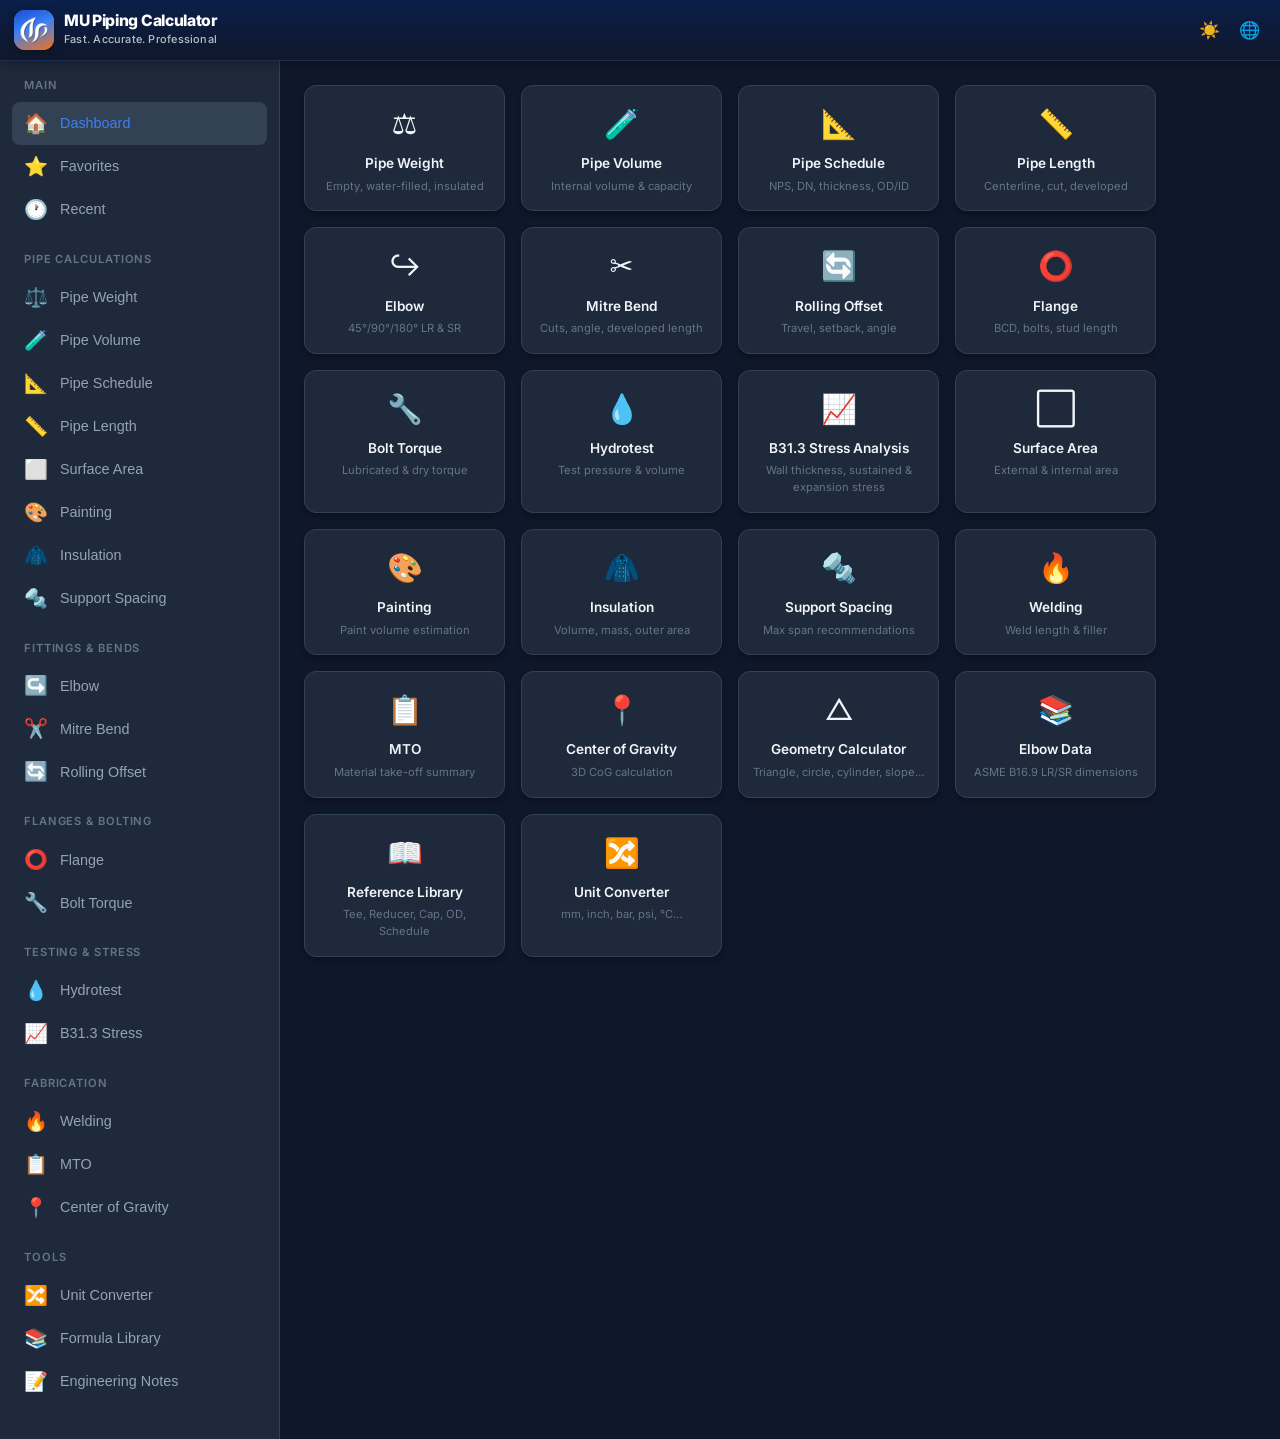
==== index.html @ 2d3cc0c7 "Add files via upload" ====
<!DOCTYPE html>
<html lang="en" data-theme="dark">
<head>
  <meta charset="UTF-8" />
  <meta name="viewport" content="width=device-width, initial-scale=1.0, viewport-fit=cover, maximum-scale=1" />
  <meta name="theme-color" content="#1e40af" />
  <link rel="icon" type="image/png" href="[data-uri]" />
  <link rel="apple-touch-icon" href="[data-uri]" />
  <meta name="description" content="MU Piping Calculator - Professional ASME piping tools for Oil & Gas, Petrochemical, Offshore, Refinery" />
  <meta name="apple-mobile-web-app-capable" content="yes" />
  <meta name="apple-mobile-web-app-status-bar-style" content="black-translucent" />
  
  
  <title>MU Piping Calculator</title>
  <link rel="preconnect" href="https://fonts.googleapis.com" />
  <link href="https://fonts.googleapis.com/css2?family=Inter:wght@400;500;600;700;800&family=JetBrains+Mono:wght@400;500&display=swap" rel="stylesheet" />
  <style>
:root {
  --bg-primary: #0f172a;
  --bg-secondary: #1e293b;
  --bg-card: #1e293b;
  --bg-input: #334155;
  --text-primary: #f1f5f9;
  --text-secondary: #94a3b8;
  --text-muted: #64748b;
  --accent: #3b82f6;
  --accent-hover: #2563eb;
  --accent-orange: #f97316;
  --accent-green: #22c55e;
  --border: #334155;
  --shadow: 0 4px 6px -1px rgba(0,0,0,0.3);
  --radius: 12px;
  --radius-sm: 8px;
  --success: #22c55e;
  --warning: #eab308;
  --danger: #ef4444;
  --font: 'Inter', system-ui, -apple-system, sans-serif;
  --header-h: 56px;
  --nav-h: 64px;
}

[data-theme="light"] {
  --bg-primary: #f8fafc;
  --bg-secondary: #ffffff;
  --bg-card: #ffffff;
  --bg-input: #f1f5f9;
  --text-primary: #0f172a;
  --text-secondary: #475569;
  --text-muted: #94a3b8;
  --border: #e2e8f0;
  --shadow: 0 4px 6px -1px rgba(0,0,0,0.08);
}

* {
  box-sizing: border-box;
  margin: 0;
  padding: 0;
  -webkit-tap-highlight-color: transparent;
}

html {
  font-size: 16px;
  scroll-behavior: smooth;
}

body {
  font-family: var(--font);
  background: var(--bg-primary);
  color: var(--text-primary);
  min-height: 100dvh;
  line-height: 1.5;
  overflow-x: hidden;
}

/* Header */
.app-header {
  position: sticky;
  top: 0;
  z-index: 100;
  height: var(--header-h);
  background: var(--bg-secondary);
  border-bottom: 1px solid var(--border);
  display: flex;
  align-items: center;
  justify-content: space-between;
  padding: 0 12px 0 14px;
  gap: 8px;
  box-shadow: var(--shadow);
}

.logo {
  display: flex;
  align-items: center;
  gap: 10px;
  font-weight: 700;
  font-size: 1.1rem;
  color: var(--text-primary);
  text-decoration: none;
}

.logo-icon {
  width: 36px;
  height: 36px;
  background: linear-gradient(135deg, var(--accent), var(--accent-orange));
  border-radius: 10px;
  display: flex;
  align-items: center;
  justify-content: center;
  font-size: 18px;
  color: white;
  font-weight: 800;
}

.header-actions {
  display: flex;
  align-items: center;
  gap: 10px;
  flex-shrink: 0;
}

.header-tools {
  display: flex;
  align-items: center;
  gap: 2px;
  background: var(--bg-input);
  border: 1px solid var(--border);
  border-radius: 12px;
  padding: 3px;
}

.icon-btn {
  width: 36px;
  height: 36px;
  border: none;
  background: transparent;
  color: var(--text-primary);
  border-radius: 9px;
  display: flex;
  align-items: center;
  justify-content: center;
  cursor: pointer;
  transition: all 0.15s ease;
  font-size: 16px;
  line-height: 1;
  padding: 0;
}

.icon-btn:hover, .icon-btn:active {
  background: var(--accent);
  color: white;
}

.logo-text {
  white-space: nowrap;
  overflow: hidden;
  text-overflow: ellipsis;
  max-width: 42vw;
}

@media (max-width: 380px) {
  .logo-text { max-width: 28vw; font-size: 0.95rem; }
  .lang-select { max-width: 88px; font-size: 11px; min-width: 72px; padding: 6px 6px; }
  .icon-btn { width: 34px; height: 34px; font-size: 15px; }
}

/* Search */
.search-overlay {
  display: none;
  position: fixed;
  inset: 0;
  background: rgba(0,0,0,0.6);
  z-index: 200;
  padding: 16px;
}

.search-overlay.active {
  display: flex;
  flex-direction: column;
}

.search-box {
  background: var(--bg-card);
  border-radius: var(--radius);
  padding: 16px;
  max-width: 600px;
  width: 100%;
  margin: 60px auto 0;
}

.search-input {
  width: 100%;
  padding: 14px 16px;
  font-size: 1.1rem;
  border: 2px solid var(--border);
  border-radius: var(--radius-sm);
  background: var(--bg-input);
  color: var(--text-primary);
  outline: none;
}

.search-input:focus {
  border-color: var(--accent);
}

.search-results {
  margin-top: 12px;
  max-height: 60vh;
  overflow-y: auto;
}

.search-item {
  padding: 12px 16px;
  border-radius: var(--radius-sm);
  cursor: pointer;
  display: flex;
  align-items: center;
  gap: 12px;
  transition: background 0.15s;
}

.search-item:hover {
  background: var(--bg-input);
}

/* Main Layout */
.app-container {
  display: flex;
  min-height: calc(100dvh - var(--header-h));
}

.sidebar {
  display: none;
  width: 280px;
  background: var(--bg-secondary);
  border-right: 1px solid var(--border);
  padding: 16px 12px;
  overflow-y: auto;
  flex-shrink: 0;
}

.sidebar-section {
  margin-bottom: 20px;
}

.sidebar-title {
  font-size: 0.7rem;
  text-transform: uppercase;
  letter-spacing: 0.08em;
  color: var(--text-muted);
  padding: 0 12px 8px;
  font-weight: 600;
}

.nav-item {
  display: flex;
  align-items: center;
  gap: 12px;
  padding: 10px 12px;
  border-radius: var(--radius-sm);
  color: var(--text-secondary);
  text-decoration: none;
  font-size: 0.9rem;
  font-weight: 500;
  cursor: pointer;
  transition: all 0.15s;
  border: none;
  background: none;
  width: 100%;
  text-align: left;
}

.nav-item:hover, .nav-item.active {
  background: var(--bg-input);
  color: var(--accent);
}

.nav-item .icon {
  font-size: 1.2rem;
  width: 24px;
  text-align: center;
}

.main-content {
  flex: 1;
  padding: 16px;
  padding-bottom: calc(var(--nav-h) + 24px);
  max-width: 100%;
  overflow-x: hidden;
}

/* Dashboard */
.page {
  display: none;
  animation: fadeIn 0.25s ease;
}

.page.active {
  display: block;
}

@keyframes fadeIn {
  from { opacity: 0; transform: translateY(8px); }
  to { opacity: 1; transform: translateY(0); }
}

.page-title {
  font-size: 1.5rem;
  font-weight: 700;
  margin-bottom: 4px;
}

.page-subtitle {
  color: var(--text-secondary);
  font-size: 0.9rem;
  margin-bottom: 20px;
}

.card-grid {
  display: grid;
  grid-template-columns: repeat(auto-fill, minmax(150px, 1fr));
  gap: 12px;
}

.calc-card {
  background: var(--bg-card);
  border: 1px solid var(--border);
  border-radius: var(--radius);
  padding: 16px 12px;
  text-align: center;
  cursor: pointer;
  transition: all 0.2s;
  box-shadow: var(--shadow);
}

.calc-card:hover, .calc-card:active {
  border-color: var(--accent);
  transform: translateY(-2px);
  box-shadow: 0 8px 16px -4px rgba(59,130,246,0.25);
}

.calc-card .card-icon {
  font-size: 1.8rem;
  margin-bottom: 8px;
}

.calc-card .card-title {
  font-size: 0.85rem;
  font-weight: 600;
  color: var(--text-primary);
}

.calc-card .card-desc {
  font-size: 0.7rem;
  color: var(--text-muted);
  margin-top: 4px;
}

/* Calculator Form */
.calc-header {
  display: flex;
  align-items: center;
  gap: 12px;
  margin-bottom: 20px;
}

.back-btn {
  width: 40px;
  height: 40px;
  border-radius: 10px;
  border: 1px solid var(--border);
  background: var(--bg-input);
  color: var(--text-primary);
  display: flex;
  align-items: center;
  justify-content: center;
  cursor: pointer;
  font-size: 1.2rem;
}

.calc-form {
  background: var(--bg-card);
  border: 1px solid var(--border);
  border-radius: var(--radius);
  padding: 20px 16px;
  margin-bottom: 16px;
}

.form-group {
  margin-bottom: 16px;
}

.form-group label {
  display: block;
  font-size: 0.85rem;
  font-weight: 600;
  color: var(--text-secondary);
  margin-bottom: 6px;
}

.form-row {
  display: flex;
  gap: 12px;
  flex-wrap: wrap;
}

.form-row .form-group {
  flex: 1;
  min-width: 120px;
}

input[type="number"],
input[type="text"],
select {
  width: 100%;
  padding: 14px 16px;
  font-size: 1.05rem;
  border: 2px solid var(--border);
  border-radius: var(--radius-sm);
  background: var(--bg-input);
  color: var(--text-primary);
  outline: none;
  transition: border-color 0.15s;
  -moz-appearance: textfield;
}

input[type="number"]::-webkit-outer-spin-button,
input[type="number"]::-webkit-inner-spin-button {
  -webkit-appearance: none;
}

input:focus, select:focus {
  border-color: var(--accent);
}

.unit-label {
  font-size: 0.8rem;
  color: var(--text-muted);
  margin-top: 4px;
}

.btn-group {
  display: flex;
  gap: 10px;
  flex-wrap: wrap;
  margin-top: 8px;
}

.btn {
  padding: 14px 20px;
  font-size: 1rem;
  font-weight: 600;
  border: none;
  border-radius: var(--radius-sm);
  cursor: pointer;
  transition: all 0.15s;
  display: inline-flex;
  align-items: center;
  justify-content: center;
  gap: 8px;
  flex: 1;
  min-width: 100px;
}

.btn-primary {
  background: var(--accent);
  color: white;
}

.btn-primary:hover {
  background: var(--accent-hover);
}

.btn-secondary {
  background: var(--bg-input);
  color: var(--text-primary);
  border: 1px solid var(--border);
}

.btn-orange {
  background: var(--accent-orange);
  color: white;
}

.btn-success {
  background: var(--success);
  color: white;
}

/* Results */
.results-panel {
  background: var(--bg-card);
  border: 1px solid var(--border);
  border-radius: var(--radius);
  padding: 20px 16px;
  margin-bottom: 16px;
  display: none;
}

.results-panel.visible {
  display: block;
  animation: fadeIn 0.3s ease;
}

.results-title {
  font-size: 1.1rem;
  font-weight: 700;
  margin-bottom: 16px;
  display: flex;
  align-items: center;
  gap: 8px;
}

.result-item {
  display: flex;
  justify-content: space-between;
  align-items: flex-start;
  padding: 12px 0;
  border-bottom: 1px solid var(--border);
}

.result-item:last-child {
  border-bottom: none;
}

.result-label {
  font-size: 0.9rem;
  color: var(--text-secondary);
  flex: 1;
}

.result-value {
  font-size: 1.1rem;
  font-weight: 700;
  color: var(--accent);
  text-align: right;
}

.result-unit {
  font-size: 0.8rem;
  color: var(--text-muted);
  font-weight: 500;
  margin-left: 4px;
}

.formula-box {
  background: var(--bg-input);
  border-radius: var(--radius-sm);
  padding: 12px 14px;
  margin: 12px 0;
  font-family: 'JetBrains Mono', 'Fira Code', monospace;
  font-size: 0.85rem;
  color: var(--text-secondary);
  overflow-x: auto;
  white-space: pre-wrap;
  border-left: 3px solid var(--accent);
}

.step-box {
  margin-top: 16px;
}

.step {
  padding: 8px 0;
  font-size: 0.9rem;
  color: var(--text-secondary);
}

.step strong {
  color: var(--text-primary);
}

/* Action bar for results */
.action-bar {
  display: flex;
  gap: 8px;
  flex-wrap: wrap;
  margin-top: 16px;
}

.action-bar .btn {
  flex: 1;
  min-width: 80px;
  padding: 12px;
  font-size: 0.9rem;
}

/* Bottom Nav (Mobile) */
.bottom-nav {
  position: fixed;
  bottom: 0;
  left: 0;
  right: 0;
  height: var(--nav-h);
  background: var(--bg-secondary);
  border-top: 1px solid var(--border);
  display: flex;
  justify-content: space-around;
  align-items: center;
  z-index: 90;
  padding-bottom: env(safe-area-inset-bottom);
}

.bottom-nav-item {
  display: flex;
  flex-direction: column;
  align-items: center;
  gap: 2px;
  color: var(--text-muted);
  font-size: 0.65rem;
  font-weight: 500;
  background: none;
  border: none;
  cursor: pointer;
  padding: 6px 12px;
  transition: color 0.15s;
}

.bottom-nav-item.active {
  color: var(--accent);
}

.bottom-nav-item .icon {
  font-size: 1.4rem;
}

/* Favorites badge */
.fav-btn.active {
  color: var(--accent-orange);
}

/* Notes & Library */
.note-card, .formula-card {
  background: var(--bg-card);
  border: 1px solid var(--border);
  border-radius: var(--radius);
  padding: 16px;
  margin-bottom: 12px;
}

.note-card h3, .formula-card h3 {
  font-size: 1rem;
  margin-bottom: 8px;
}

.note-card p, .formula-card p {
  font-size: 0.9rem;
  color: var(--text-secondary);
}

/* Toast */
.toast {
  position: fixed;
  bottom: calc(var(--nav-h) + 20px);
  left: 50%;
  transform: translateX(-50%) translateY(100px);
  background: var(--bg-secondary);
  color: var(--text-primary);
  padding: 12px 24px;
  border-radius: 50px;
  box-shadow: var(--shadow);
  border: 1px solid var(--border);
  z-index: 300;
  opacity: 0;
  transition: all 0.3s;
  font-size: 0.9rem;
  font-weight: 500;
  white-space: nowrap;
}

.toast.show {
  opacity: 1;
  transform: translateX(-50%) translateY(0);
}

/* Desktop */
@media (min-width: 768px) {
  .sidebar {
    display: block;
  }
  .bottom-nav {
    display: none;
  }
  .main-content {
    padding: 24px;
    padding-bottom: 24px;
  }
  .card-grid {
    grid-template-columns: repeat(auto-fill, minmax(180px, 1fr));
    gap: 16px;
  }
  .calc-form, .results-panel {
    padding: 24px;
  }
}

@media (min-width: 1024px) {
  .main-content {
    max-width: 900px;
  }
}

/* Print / PDF */
@media print {
  .app-header, .sidebar, .bottom-nav, .btn, .action-bar, .back-btn {
    display: none !important;
  }
  .main-content {
    padding: 0;
  }
  body {
    background: white;
    color: black;
  }
}

/* Loading */
.loading {
  display: flex;
  justify-content: center;
  padding: 40px;
}

.spinner {
  width: 40px;
  height: 40px;
  border: 3px solid var(--border);
  border-top-color: var(--accent);
  border-radius: 50%;
  animation: spin 0.8s linear infinite;
}

@keyframes spin {
  to { transform: rotate(360deg); }
}

/* Empty state */
.empty-state {
  text-align: center;
  padding: 40px 20px;
  color: var(--text-muted);
}

.empty-state .icon {
  font-size: 3rem;
  margin-bottom: 12px;
}

.lang-select {
  appearance: none;
  -webkit-appearance: none;
  background: var(--bg-input) url("data:image/svg+xml,%3Csvg xmlns='http://www.w3.org/2000/svg' width='12' height='12' viewBox='0 0 24 24' fill='none' stroke='%9494a3' stroke-width='2.5'%3E%3Cpath d='M6 9l6 6 6-6'/%3E%3C/svg%3E") no-repeat right 8px center;
  color: var(--text-primary);
  border: 1px solid var(--border);
  border-radius: 12px;
  padding: 0 28px 0 12px;
  font-size: 12px;
  font-weight: 600;
  cursor: pointer;
  height: 42px;
  min-width: 100px;
  max-width: 130px;
  line-height: 42px;
}
.lang-select:focus {
  outline: none;
  border-color: var(--accent);
  box-shadow: 0 0 0 2px rgba(59,130,246,0.25);
}
.lang-select:hover {
  border-color: var(--accent);
}


/* ===== Header brand (title + tagline) ===== */
.app-header {
  position: sticky;
  top: 0;
  z-index: 100;
  min-height: var(--header-h);
  background: linear-gradient(135deg, #1d4ed8 0%, #1e3a8a 55%, #0f172a 100%);
  border-bottom: none;
  display: flex;
  align-items: center;
  justify-content: flex-start;
  padding: 12px 16px;
  box-shadow: 0 4px 20px rgba(0,0,0,0.25);
}

.logo {
  display: flex;
  align-items: center;
  gap: 12px;
  text-decoration: none;
  color: #fff;
  min-width: 0;
}

.logo-icon {
  width: 44px;
  height: 44px;
  border-radius: 12px;
  flex-shrink: 0;
  overflow: hidden;
  box-shadow: 0 2px 10px rgba(0,0,0,0.25);
}

.logo-copy {
  display: flex;
  flex-direction: column;
  gap: 2px;
  min-width: 0;
}

.logo-title {
  font-weight: 800;
  font-size: 1.15rem;
  letter-spacing: -0.02em;
  color: #fff;
  line-height: 1.2;
  white-space: nowrap;
  overflow: hidden;
  text-overflow: ellipsis;
}

.logo-tagline {
  font-size: 0.75rem;
  font-weight: 500;
  color: rgba(255,255,255,0.78);
  letter-spacing: 0.02em;
  white-space: nowrap;
  overflow: hidden;
  text-overflow: ellipsis;
}

/* ===== Quick action tiles ===== */
.quick-actions {
  display: grid;
  grid-template-columns: repeat(4, 1fr);
  gap: 10px;
  padding: 12px 14px 8px;
  background: var(--bg-primary);
}

.qa-btn {
  display: flex;
  flex-direction: column;
  align-items: center;
  justify-content: center;
  gap: 6px;
  padding: 12px 6px;
  border: 1px solid var(--border);
  border-radius: 14px;
  background: var(--bg-secondary);
  color: var(--text-primary);
  cursor: pointer;
  transition: transform 0.15s ease, background 0.15s ease, border-color 0.15s ease;
  box-shadow: 0 2px 8px rgba(0,0,0,0.12);
  min-height: 72px;
}

.qa-btn:hover, .qa-btn:active {
  border-color: var(--accent);
  background: var(--bg-input);
  transform: translateY(-1px);
}

.qa-icon {
  font-size: 1.35rem;
  line-height: 1;
}

.qa-label {
  font-size: 0.7rem;
  font-weight: 600;
  color: var(--text-muted);
  letter-spacing: 0.01em;
}

.qa-btn:hover .qa-label, .qa-btn:active .qa-label {
  color: var(--text-primary);
}

/* Language bottom sheet */
.lang-sheet[hidden] { display: none !important; }
.lang-sheet {
  position: fixed;
  inset: 0;
  z-index: 300;
  display: flex;
  align-items: flex-end;
  justify-content: center;
}
.lang-sheet-backdrop {
  position: absolute;
  inset: 0;
  background: rgba(0,0,0,0.55);
}
.lang-sheet-panel {
  position: relative;
  width: 100%;
  max-width: 420px;
  background: var(--bg-secondary);
  border-radius: 18px 18px 0 0;
  padding: 16px 16px 28px;
  border: 1px solid var(--border);
  box-shadow: 0 -8px 30px rgba(0,0,0,0.35);
}
.lang-sheet-title {
  font-weight: 700;
  font-size: 0.95rem;
  margin-bottom: 12px;
  color: var(--text-primary);
  text-align: center;
}
.lang-option {
  display: block;
  width: 100%;
  text-align: left;
  padding: 14px 16px;
  margin-bottom: 8px;
  border-radius: 12px;
  border: 1px solid var(--border);
  background: var(--bg-input);
  color: var(--text-primary);
  font-size: 1rem;
  font-weight: 600;
  cursor: pointer;
}
.lang-option:hover, .lang-option.active {
  border-color: var(--accent);
  background: rgba(59,130,246,0.15);
}

@media (min-width: 768px) {
  .quick-actions {
    max-width: 520px;
    margin: 0 auto;
  }
  .logo-title { font-size: 1.25rem; }
}


/* Compact brand header (screenshot style) */
.app-header {
  position: sticky;
  top: 0;
  z-index: 100;
  min-height: 56px;
  height: auto;
  background: linear-gradient(180deg, #0b1f4a 0%, #0f172a 100%);
  border-bottom: 1px solid rgba(255,255,255,0.06);
  display: flex;
  align-items: center;
  justify-content: space-between;
  padding: 10px 12px 10px 14px;
  gap: 8px;
  box-shadow: 0 2px 12px rgba(0,0,0,0.35);
}

.logo {
  display: flex;
  align-items: center;
  gap: 10px;
  text-decoration: none;
  color: #fff;
  min-width: 0;
  flex: 1;
}

.logo-icon {
  width: 40px;
  height: 40px;
  border-radius: 11px;
  flex-shrink: 0;
  overflow: hidden;
}

.logo-copy {
  display: flex;
  flex-direction: column;
  gap: 1px;
  min-width: 0;
}

.logo-title {
  font-weight: 800;
  font-size: 0.98rem;
  color: #fff;
  line-height: 1.15;
  white-space: nowrap;
  overflow: hidden;
  text-overflow: ellipsis;
}

.logo-tagline {
  font-size: 0.68rem;
  font-weight: 500;
  color: rgba(255,255,255,0.72);
  white-space: nowrap;
  overflow: hidden;
  text-overflow: ellipsis;
}

.header-actions {
  display: flex;
  align-items: center;
  gap: 2px;
  flex-shrink: 0;
}

.header-actions .icon-btn {
  width: 38px;
  height: 38px;
  border: none;
  background: transparent;
  color: rgba(255,255,255,0.92);
  border-radius: 10px;
  display: flex;
  align-items: center;
  justify-content: center;
  font-size: 17px;
  cursor: pointer;
  padding: 0;
}

.header-actions .icon-btn:hover,
.header-actions .icon-btn:active {
  background: rgba(255,255,255,0.12);
  color: #fff;
}

/* hide old quick-actions if any remnant */
.quick-actions { display: none !important; }

#page-dashboard > .page-title,
#page-dashboard > .page-subtitle {
  display: none !important;
}

.formula-cat {
  font-size: 0.75rem;
  font-weight: 700;
  text-transform: uppercase;
  letter-spacing: 0.06em;
  color: var(--accent, #3b82f6);
  margin: 18px 4px 8px;
}
.formula-sketch {
  margin: 10px 0;
  padding: 8px;
  background: var(--bg-elevated, #1e293b);
  border-radius: 12px;
  border: 1px solid var(--border, #334155);
  text-align: center;
}
.formula-vars, .formula-ref {
  font-size: 0.85rem;
  color: var(--text-muted, #94a3b8);
  margin: 8px 0 0;
  line-height: 1.45;
}
.formula-ref {
  color: #93c5fd;
}
.formula-card {
  margin-bottom: 12px;
}

</style>
</head>
<body>
  <!-- Header -->
  <header class="app-header">
    <a href="#" class="logo" onclick="showPage('dashboard'); return false;">
      <div class="logo-icon"><img src="[data-uri]" alt="MU" width="40" height="40" style="display:block;width:100%;height:100%;object-fit:cover;border-radius:11px"/></div>
      <div class="logo-copy">
        <span class="logo-title">MU Piping Calculator</span>
        <span class="logo-tagline">Fast. Accurate. Professional</span>
      </div>
    </a>
    <div class="header-actions">
      <button type="button" class="icon-btn" id="themeBtn" title="Theme" aria-label="Theme"><span id="themeIcon">☀️</span></button>
      <button type="button" class="icon-btn" id="langBtn" title="Language" aria-label="Language">🌐</button>
    </div>
  </header>

  <div class="lang-sheet" id="langSheet" hidden>
    <div class="lang-sheet-backdrop" id="langSheetBackdrop"></div>
    <div class="lang-sheet-panel">
      <div class="lang-sheet-title">Language / மொழி</div>
      <button type="button" class="lang-option" data-lang="en">English</button>
      <button type="button" class="lang-option" data-lang="hi">हिन्दी</button>
      <button type="button" class="lang-option" data-lang="pt">Português</button>
      <button type="button" class="lang-option" data-lang="ta">தமிழ்</button>
    </div>
  </div>

  <!-- Search Overlay -->
  <div class="search-overlay" id="searchOverlay">
    <div class="search-box">
      <input type="text" class="search-input" id="searchInput" placeholder="Search calculators..." autofocus />
      <div class="search-results" id="searchResults"></div>
    </div>
  </div>

  <div class="app-container">
    <!-- Sidebar (Desktop) -->
    <aside class="sidebar" id="sidebar">
      <div class="sidebar-section">
        <div class="sidebar-title">Main</div>
        <button class="nav-item active" data-page="dashboard"><span class="icon">🏠</span> Dashboard</button>
        <button class="nav-item" data-page="favorites"><span class="icon">⭐</span> Favorites</button>
        <button class="nav-item" data-page="recent"><span class="icon">🕐</span> Recent</button>
      </div>
      <div class="sidebar-section">
        <div class="sidebar-title">Pipe Calculations</div>
        <button class="nav-item" data-page="pipe-weight"><span class="icon">⚖️</span> Pipe Weight</button>
        <button class="nav-item" data-page="pipe-volume"><span class="icon">🧪</span> Pipe Volume</button>
        <button class="nav-item" data-page="pipe-schedule"><span class="icon">📐</span> Pipe Schedule</button>
        <button class="nav-item" data-page="pipe-length"><span class="icon">📏</span> Pipe Length</button>
        <button class="nav-item" data-page="surface-area"><span class="icon">⬜</span> Surface Area</button>
        <button class="nav-item" data-page="painting"><span class="icon">🎨</span> Painting</button>
        <button class="nav-item" data-page="insulation"><span class="icon">🧥</span> Insulation</button>
        <button class="nav-item" data-page="support-spacing"><span class="icon">🔩</span> Support Spacing</button>
      </div>
      <div class="sidebar-section">
        <div class="sidebar-title">Fittings & Bends</div>
        <button class="nav-item" data-page="elbow"><span class="icon">↪️</span> Elbow</button>
        <button class="nav-item" data-page="mitre"><span class="icon">✂️</span> Mitre Bend</button>
        <button class="nav-item" data-page="rolling-offset"><span class="icon">🔄</span> Rolling Offset</button>
      </div>
      <div class="sidebar-section">
        <div class="sidebar-title">Flanges & Bolting</div>
        <button class="nav-item" data-page="flange"><span class="icon">⭕</span> Flange</button>
        <button class="nav-item" data-page="bolt-torque"><span class="icon">🔧</span> Bolt Torque</button>
      </div>
      <div class="sidebar-section">
        <div class="sidebar-title">Testing & Stress</div>
        <button class="nav-item" data-page="hydrotest"><span class="icon">💧</span> Hydrotest</button>
        <button class="nav-item" data-page="b31-3-stress"><span class="icon">📈</span> B31.3 Stress</button>
      </div>
      <div class="sidebar-section">
        <div class="sidebar-title">Fabrication</div>
        <button class="nav-item" data-page="welding"><span class="icon">🔥</span> Welding</button>
        <button class="nav-item" data-page="mto"><span class="icon">📋</span> MTO</button>
        <button class="nav-item" data-page="cog"><span class="icon">📍</span> Center of Gravity</button>
      </div>
      <div class="sidebar-section">
        <div class="sidebar-title">Tools</div>
        <button class="nav-item" data-page="unit-converter"><span class="icon">🔀</span> Unit Converter</button>
        <button class="nav-item" data-page="formula-library"><span class="icon">📚</span> Formula Library</button>
        <button class="nav-item" data-page="notes"><span class="icon">📝</span> Engineering Notes</button>
      </div>
    </aside>

    <!-- Main Content -->
    <main class="main-content" id="mainContent">
      <!-- Dashboard -->
      <div class="page active" id="page-dashboard">
        <div class="card-grid" id="dashboardGrid"></div>
      </div>

      <!-- Dynamic calculator pages will be injected here -->
      <div id="calcPages"></div>

      <!-- Favorites -->
      <div class="page" id="page-favorites">
        <h1 class="page-title">Favorites</h1>
        <p class="page-subtitle">Your starred calculators</p>
        <div class="card-grid" id="favoritesGrid"></div>
      </div>

      <!-- Recent -->
      <div class="page" id="page-recent">
        <h1 class="page-title">Recent Calculations</h1>
        <p class="page-subtitle">Last used calculators</p>
        <div id="recentList"></div>
      </div>

      <!-- Formula Library -->
      <div class="page" id="page-formula-library">
        <h1 class="page-title">Engineering Formula Library</h1>
        <p class="page-subtitle">ASME & industry standard formulas</p>
        <div id="formulaList"></div>
      </div>

      <!-- Notes -->
      <div class="page" id="page-notes">
        <h1 class="page-title">Engineering Notes</h1>
        <p class="page-subtitle">Quick reference & best practices</p>
        <div id="notesList"></div>
      </div>
    </main>
  </div>

  <!-- Bottom Navigation (Mobile) -->
  <nav class="bottom-nav">
    <button class="bottom-nav-item active" data-page="dashboard">
      <span class="icon">🏠</span>
      <span>Home</span>
    </button>
    <button class="bottom-nav-item" data-page="favorites">
      <span class="icon">⭐</span>
      <span>Fav</span>
    </button>
    <button class="bottom-nav-item" id="bottomSearch">
      <span class="icon">🔍</span>
      <span>Search</span>
    </button>
    <button class="bottom-nav-item" data-page="recent">
      <span class="icon">🕐</span>
      <span>Recent</span>
    </button>
    <button class="bottom-nav-item" data-page="formula-library">
      <span class="icon">📚</span>
      <span>Formulas</span>
    </button>
  </nav>

  <div class="toast" id="toast"></div>

  

  <script>
/**
 * MU Piping Calculator - ASME B36.10 / B36.19 Pipe Dimension Data
 * All dimensions in mm / kg/m where applicable. Weights for carbon steel density ~7.85 g/cm³
 */
const PIPE_DATA = {
  // NPS: { od_mm, schedules: { sch: wall_mm } }
  // OD is fixed per NPS per ASME B36.10
  pipes: {
    "1/8": { nps: "1/8", dn: 6, od: 10.3, schedules: { "10": 1.24, "30": 1.45, "40": 1.73, "STD": 1.73, "80": 2.41, "XS": 2.41 } },
    "1/4": { nps: "1/4", dn: 8, od: 13.7, schedules: { "10": 1.65, "30": 1.85, "40": 2.24, "STD": 2.24, "80": 3.02, "XS": 3.02 } },
    "3/8": { nps: "3/8", dn: 10, od: 17.1, schedules: { "10": 1.65, "30": 1.85, "40": 2.31, "STD": 2.31, "80": 3.20, "XS": 3.20 } },
    "1/2": { nps: "1/2", dn: 15, od: 21.3, schedules: { "5": 1.65, "10": 2.11, "40": 2.77, "STD": 2.77, "80": 3.73, "XS": 3.73, "160": 4.78, "XXS": 7.47 } },
    "3/4": { nps: "3/4", dn: 20, od: 26.7, schedules: { "5": 1.65, "10": 2.11, "40": 2.87, "STD": 2.87, "80": 3.91, "XS": 3.91, "160": 5.56, "XXS": 7.82 } },
    "1": { nps: "1", dn: 25, od: 33.4, schedules: { "5": 1.65, "10": 2.77, "40": 3.38, "STD": 3.38, "80": 4.55, "XS": 4.55, "160": 6.35, "XXS": 9.09 } },
    "1-1/4": { nps: "1-1/4", dn: 32, od: 42.2, schedules: { "5": 1.65, "10": 2.77, "40": 3.56, "STD": 3.56, "80": 4.85, "XS": 4.85, "160": 6.35, "XXS": 9.70 } },
    "1-1/2": { nps: "1-1/2", dn: 40, od: 48.3, schedules: { "5": 1.65, "10": 2.77, "40": 3.68, "STD": 3.68, "80": 5.08, "XS": 5.08, "160": 7.14, "XXS": 10.15 } },
    "2": { nps: "2", dn: 50, od: 60.3, schedules: { "5": 1.65, "10": 2.77, "40": 3.91, "STD": 3.91, "80": 5.54, "XS": 5.54, "160": 8.74, "XXS": 11.07 } },
    "2-1/2": { nps: "2-1/2", dn: 65, od: 73.0, schedules: { "5": 2.11, "10": 3.05, "40": 5.16, "STD": 5.16, "80": 7.01, "XS": 7.01, "160": 9.53, "XXS": 14.02 } },
    "3": { nps: "3", dn: 80, od: 88.9, schedules: { "5": 2.11, "10": 3.05, "40": 5.49, "STD": 5.49, "80": 7.62, "XS": 7.62, "160": 11.13, "XXS": 15.24 } },
    "3-1/2": { nps: "3-1/2", dn: 90, od: 101.6, schedules: { "5": 2.11, "10": 3.05, "40": 5.74, "STD": 5.74, "80": 8.08, "XS": 8.08 } },
    "4": { nps: "4", dn: 100, od: 114.3, schedules: { "5": 2.11, "10": 3.05, "40": 6.02, "STD": 6.02, "80": 8.56, "XS": 8.56, "120": 11.13, "160": 13.49, "XXS": 17.12 } },
    "5": { nps: "5", dn: 125, od: 141.3, schedules: { "5": 2.77, "10": 3.40, "40": 6.55, "STD": 6.55, "80": 9.53, "XS": 9.53, "120": 12.70, "160": 15.88, "XXS": 19.05 } },
    "6": { nps: "6", dn: 150, od: 168.3, schedules: { "5": 2.77, "10": 3.40, "40": 7.11, "STD": 7.11, "80": 10.97, "XS": 10.97, "120": 14.27, "160": 18.26, "XXS": 21.95 } },
    "8": { nps: "8", dn: 200, od: 219.1, schedules: { "5": 2.77, "10": 3.76, "20": 6.35, "30": 7.04, "40": 8.18, "STD": 8.18, "60": 10.31, "80": 12.70, "XS": 12.70, "100": 15.09, "120": 18.26, "140": 20.62, "160": 23.01, "XXS": 22.23 } },
    "10": { nps: "10", dn: 250, od: 273.0, schedules: { "5": 3.40, "10": 4.19, "20": 6.35, "30": 7.80, "40": 9.27, "STD": 9.27, "60": 12.70, "80": 15.09, "100": 18.26, "120": 21.44, "140": 25.40, "160": 28.58 } },
    "12": { nps: "12", dn: 300, od: 323.8, schedules: { "5": 3.96, "10": 4.57, "20": 6.35, "30": 8.38, "40": 10.31, "STD": 9.53, "60": 14.27, "80": 17.48, "XS": 12.70, "100": 21.44, "120": 25.40, "140": 28.58, "160": 33.32 } },
    "14": { nps: "14", dn: 350, od: 355.6, schedules: { "10": 6.35, "20": 7.92, "30": 9.53, "40": 11.13, "STD": 9.53, "60": 15.09, "80": 19.05, "XS": 12.70, "100": 23.83, "120": 27.79, "140": 31.75, "160": 35.71 } },
    "16": { nps: "16", dn: 400, od: 406.4, schedules: { "10": 6.35, "20": 7.92, "30": 9.53, "40": 12.70, "STD": 9.53, "60": 16.66, "80": 21.44, "XS": 12.70, "100": 26.19, "120": 30.96, "140": 36.53, "160": 40.49 } },
    "18": { nps: "18", dn: 450, od: 457.2, schedules: { "10": 6.35, "20": 7.92, "30": 11.13, "40": 14.27, "STD": 9.53, "60": 19.05, "80": 23.83, "XS": 12.70, "100": 29.36, "120": 34.93, "140": 39.67, "160": 45.24 } },
    "20": { nps: "20", dn: 500, od: 508.0, schedules: { "10": 6.35, "20": 9.53, "30": 12.70, "40": 15.09, "STD": 9.53, "60": 20.62, "80": 26.19, "XS": 12.70, "100": 32.54, "120": 38.10, "140": 44.45, "160": 50.01 } },
    "24": { nps: "24", dn: 600, od: 609.6, schedules: { "10": 6.35, "20": 9.53, "30": 14.27, "40": 17.48, "STD": 9.53, "60": 24.61, "80": 30.96, "XS": 12.70, "100": 38.89, "120": 45.24, "140": 52.37, "160": 59.54 } },
    "22": { nps: "22", dn: 550, od: 558.8, schedules: { "10": 6.35, "20": 9.53, "30": 12.70, "STD": 9.53, "60": 22.23, "80": 28.58, "XS": 12.70, "100": 34.93, "120": 41.28, "140": 47.63, "160": 53.98 } },
    "26": { nps: "26", dn: 650, od: 660.4, schedules: { "10": 7.92, "20": 12.70, "STD": 9.53, "XS": 12.70 } },
    "28": { nps: "28", dn: 700, od: 711.2, schedules: { "10": 7.92, "20": 12.70, "30": 15.88, "STD": 9.53, "XS": 12.70 } },
    "30": { nps: "30", dn: 750, od: 762.0, schedules: { "5": 6.35, "10": 7.92, "20": 12.70, "30": 15.88, "STD": 9.53, "XS": 12.70 } },
    "32": { nps: "32", dn: 800, od: 812.8, schedules: { "10": 7.92, "20": 12.70, "30": 15.88, "40": 17.48, "STD": 9.53, "XS": 12.70 } },
    "34": { nps: "34", dn: 850, od: 863.6, schedules: { "10": 7.92, "20": 12.70, "30": 15.88, "40": 17.48, "STD": 9.53, "XS": 12.70 } },
    "36": { nps: "36", dn: 900, od: 914.4, schedules: { "10": 7.92, "20": 12.70, "30": 15.88, "40": 19.05, "STD": 9.53, "XS": 12.70 } },
    "42": { nps: "42", dn: 1050, od: 1066.8, schedules: { "20": 12.70, "30": 15.88, "40": 21.44, "STD": 9.53, "XS": 12.70 } },
    "48": { nps: "48", dn: 1200, od: 1219.2, schedules: { "20": 12.70, "30": 15.88, "40": 21.44, "STD": 9.53, "XS": 12.70 } }

  },

  // Elbow center-to-end (mm) per ASME B16.9 - Long Radius 90° = 1.5 × NPS (approx, actual tabulated)
  elbowLR90: {
    "1/2": 38, "3/4": 38, "1": 38, "1-1/4": 48, "1-1/2": 57, "2": 76, "2-1/2": 95, "3": 114, "3-1/2": 133, "4": 152, "5": 190, "6": 229, "8": 305, "10": 381, "12": 457, "14": 533, "16": 610, "18": 686, "20": 762, "22": 838, "24": 914, "26": 991, "28": 1067, "30": 1143, "32": 1219, "34": 1295, "36": 1372, "42": 1600, "48": 1829
  },
  elbowSR90: {
    "1/2": 25, "3/4": 25, "1": 25, "1-1/4": 32, "1-1/2": 38, "2": 51, "2-1/2": 64,
    "3": 76, "3-1/2": 89, "4": 102, "5": 127, "6": 152, "8": 203, "10": 254,
    "12": 305, "14": 356, "16": 406, "18": 457, "20": 508, "22": 559, "24": 610, "26": 660, "28": 711, "30": 762, "32": 813, "34": 864, "36": 914, "42": 1067, "48": 1219
  },
  elbowLR45: {
    "1/2": 16, "3/4": 19, "1": 22, "1-1/4": 25, "1-1/2": 29, "2": 35, "2-1/2": 44, "3": 51, "3-1/2": 57, "4": 64, "5": 79, "6": 95, "8": 127, "10": 159, "12": 190, "14": 222, "16": 254, "18": 286, "20": 318, "22": 343, "24": 381, "26": 406, "28": 438, "30": 470, "32": 502, "34": 533, "36": 565, "42": 660, "48": 759
  },

  // Density carbon steel kg/m³

  teeEqual: {
    "1/2": { C: 25, M: 25 }, "3/4": { C: 29, M: 29 }, "1": { C: 38, M: 38 },
    "1-1/4": { C: 48, M: 48 }, "1-1/2": { C: 57, M: 57 }, "2": { C: 64, M: 64 },
    "2-1/2": { C: 76, M: 76 }, "3": { C: 86, M: 86 }, "4": { C: 105, M: 105 },
    "6": { C: 143, M: 143 }, "8": { C: 178, M: 178 }, "10": { C: 216, M: 216 },
    "12": { C: 254, M: 254 }, "14": { C: 279, M: 279 }, "16": { C: 305, M: 305 },
    "18": { C: 343, M: 343 }, "20": { C: 381, M: 381 }, "24": { C: 432, M: 432 }
  },
  reducerH: {
    "3/4x1/2": 38, "1x1/2": 51, "1x3/4": 51, "1-1/4x1": 51, "1-1/2x1": 64,
    "1-1/2x1-1/4": 64, "2x1": 76, "2x1-1/2": 76, "2-1/2x2": 89, "3x2": 89,
    "3x2-1/2": 89, "4x2": 102, "4x3": 102, "6x4": 140, "8x6": 152,
    "10x8": 178, "12x10": 203, "14x12": 330, "16x12": 356, "18x14": 381,
    "20x16": 508, "24x20": 508
  },
  capE: {
    "1/2": 25, "3/4": 25, "1": 38, "1-1/4": 38, "1-1/2": 38, "2": 38,
    "2-1/2": 38, "3": 51, "4": 51, "6": 64, "8": 76, "10": 89, "12": 102,
    "14": 127, "16": 152, "18": 178, "20": 203, "24": 229
  },
  densityCS: 7850,
  densitySS: 8000,
  densityWater: 1000,

  // Flange Class 150 BCD / bolts (simplified common sizes) - BCD mm, bolts count, bolt size inch
  flange150: {
    "1/2": { bcd: 60.3, bolts: 4, boltSize: "1/2", flangeOD: 89 },
    "3/4": { bcd: 69.9, bolts: 4, boltSize: "1/2", flangeOD: 98 },
    "1": { bcd: 79.4, bolts: 4, boltSize: "1/2", flangeOD: 108 },
    "1-1/4": { bcd: 88.9, bolts: 4, boltSize: "1/2", flangeOD: 117 },
    "1-1/2": { bcd: 98.4, bolts: 4, boltSize: "1/2", flangeOD: 127 },
    "2": { bcd: 120.7, bolts: 4, boltSize: "5/8", flangeOD: 152 },
    "2-1/2": { bcd: 139.7, bolts: 4, boltSize: "5/8", flangeOD: 178 },
    "3": { bcd: 152.4, bolts: 4, boltSize: "5/8", flangeOD: 191 },
    "4": { bcd: 190.5, bolts: 8, boltSize: "5/8", flangeOD: 229 },
    "6": { bcd: 241.3, bolts: 8, boltSize: "3/4", flangeOD: 279 },
    "8": { bcd: 298.5, bolts: 8, boltSize: "3/4", flangeOD: 343 },
    "10": { bcd: 362.0, bolts: 12, boltSize: "7/8", flangeOD: 406 },
    "12": { bcd: 431.8, bolts: 12, boltSize: "7/8", flangeOD: 483 },
    "14": { bcd: 476.3, bolts: 12, boltSize: "1", flangeOD: 533 },
    "16": { bcd: 539.8, bolts: 16, boltSize: "1", flangeOD: 597 },
    "18": { bcd: 577.9, bolts: 16, boltSize: "1-1/8", flangeOD: 635 },
    "20": { bcd: 635.0, bolts: 20, boltSize: "1-1/8", flangeOD: 698 },
    "24": { bcd: 749.3, bolts: 20, boltSize: "1-1/4", flangeOD: 813 }
  },

  // Typical bolt torque (Nm) lubricated - approximate values for A193 B7
  boltTorque: {
    "1/2": { dry: 90, lub: 55 },
    "5/8": { dry: 180, lub: 110 },
    "3/4": { dry: 310, lub: 190 },
    "7/8": { dry: 490, lub: 300 },
    "1": { dry: 720, lub: 440 },
    "1-1/8": { dry: 990, lub: 600 },
    "1-1/4": { dry: 1400, lub: 850 },
    "1-3/8": { dry: 1900, lub: 1150 },
    "1-1/2": { dry: 2500, lub: 1500 }
  },

  // Support spacing approx (m) for carbon steel Sch 40 water filled - simplified
  supportSpacing: {
    "1": 2.1, "1-1/2": 2.7, "2": 3.0, "3": 3.7, "4": 4.3, "6": 5.2,
    "8": 5.8, "10": 6.4, "12": 7.0, "14": 7.3, "16": 7.6, "18": 7.9, "20": 8.2, "24": 8.8
  }
};

// Helper
function getPipe(nps) {
  return PIPE_DATA.pipes[nps] || null;
}

function getWall(nps, sch) {
  const p = getPipe(nps);
  if (!p) return null;
  return p.schedules[sch] || p.schedules[String(sch)] || null;
}

function calcWeightPerMeter(od, wall, density = 7850) {
  // kg/m = π/4 * (OD² - ID²) * density / 1e6
  const id = od - 2 * wall;
  return (Math.PI / 4) * (od * od - id * id) * density / 1e6;
}

function calcID(od, wall) {
  return od - 2 * wall;
}


/**
 * MU Piping Calculator - All calculation engines
 * ASME B36.10, B16.5, B16.9 compliant formulas
 */

const Calculators = {

  _svg(inner) {
    return `<div style="text-align:center;margin:10px 0;padding:10px;background:var(--bg-elevated,#1e293b);border-radius:12px;border:1px solid var(--border,#334155)">
      <svg viewBox="0 0 280 160" width="100%" style="max-width:280px;height:auto">${inner}</svg>
    </div>`;
  },

  // ========== 1. PIPE WEIGHT ==========
  pipeWeight(inputs) {
    const { nps, schedule, length, insulationThk = 0, insulationDensity = 120, material = "CS" } = inputs;
    const pipe = getPipe(nps);
    if (!pipe) return { error: "Invalid NPS" };
    const wall = getWall(nps, schedule);
    if (!wall) return { error: "Invalid Schedule for this NPS" };
    const od = pipe.od;
    const id = calcID(od, wall);
    const density = material === "SS" ? PIPE_DATA.densitySS : PIPE_DATA.densityCS;
    const emptyWpm = calcWeightPerMeter(od, wall, density);
    const waterWpm = (Math.PI / 4) * (id / 1000) ** 2 * PIPE_DATA.densityWater;
    const insWpm = insulationThk > 0
      ? (Math.PI / 4) * ((od + 2 * insulationThk) ** 2 - od ** 2) / 1e6 * insulationDensity
      : 0;
    const L = length || 1;
    const empty = emptyWpm * L;
    const waterFilled = (emptyWpm + waterWpm) * L;
    const insulated = (emptyWpm + insWpm) * L;
    const total = (emptyWpm + waterWpm + insWpm) * L;

    return {
      results: [
        { label: "Outside Diameter (OD)", value: od.toFixed(1), unit: "mm" },
        { label: "Wall Thickness", value: wall.toFixed(2), unit: "mm" },
        { label: "Inside Diameter (ID)", value: id.toFixed(2), unit: "mm" },
        { label: "Empty Weight / m", value: emptyWpm.toFixed(3), unit: "kg/m" },
        { label: "Water Content / m", value: waterWpm.toFixed(3), unit: "kg/m" },
        { label: "Insulation Weight / m", value: insWpm.toFixed(3), unit: "kg/m" },
        { label: "Empty Weight (Total)", value: empty.toFixed(2), unit: "kg" },
        { label: "Water-Filled Weight", value: waterFilled.toFixed(2), unit: "kg" },
        { label: "Insulated Weight (empty)", value: insulated.toFixed(2), unit: "kg" },
        { label: "Total Operating Weight", value: total.toFixed(2), unit: "kg" }
      ],
      diagram: Calculators._svg(`
  <line x1="20" y1="80" x2="260" y2="80" stroke="#475569" stroke-width="1" stroke-dasharray="4"/>
  <rect x="40" y="55" width="200" height="50" rx="2" fill="rgba(96,165,250,0.2)" stroke="#60a5fa" stroke-width="2"/>
  <rect x="48" y="63" width="184" height="34" rx="1" fill="rgba(15,23,42,0.6)" stroke="#38bdf8" stroke-width="1"/>
  <text x="140" y="45" text-anchor="middle" fill="#94a3b8" font-size="11">OD</text>
  <text x="140" y="125" text-anchor="middle" fill="#94a3b8" font-size="11">ID / Wall</text>
  <text x="140" y="88" text-anchor="middle" fill="#f97316" font-size="10">t</text>
`), formula: `W = (π/4) × (OD² − ID²) × ρ / 10⁶  [kg/m]\nID = OD − 2t\nWater = (π/4) × ID² × 1000 / 10⁶  [kg/m]\nInsul = (π/4) × ((OD+2ti)² − OD²) × ρᵢ / 10⁶`,
      steps: [
        `1. OD = ${od} mm (ASME B36.10 for NPS ${nps})`,
        `2. t = ${wall} mm (Schedule ${schedule})`,
        `3. ID = ${od} − 2×${wall} = ${id.toFixed(2)} mm`,
        `4. Steel density ρ = ${density} kg/m³`,
        `5. Empty mass/m = (π/4)×(${od}²−${id.toFixed(2)}²)×${density}/1e6 = ${emptyWpm.toFixed(3)} kg/m`,
        `6. For length L = ${L} m → Empty = ${empty.toFixed(2)} kg`
      ]
    };
  },

  // ========== 2. PIPE VOLUME ==========
  pipeVolume(inputs) {
    const { nps, schedule, length } = inputs;
    const pipe = getPipe(nps);
    if (!pipe) return { error: "Invalid NPS" };
    const wall = getWall(nps, schedule);
    if (!wall) return { error: "Invalid Schedule" };
    const od = pipe.od;
    const id = calcID(od, wall);
    const L = length || 1;
    const area_m2 = Math.PI * (id / 1000) ** 2 / 4;
    const vol_m3 = area_m2 * L;
    const vol_l = vol_m3 * 1000;
    const lpm = area_m2 * 1000; // liters per meter

    return {
      results: [
        { label: "Inside Diameter", value: id.toFixed(2), unit: "mm" },
        { label: "Internal Cross Section", value: (area_m2 * 1e6).toFixed(1), unit: "mm²" },
        { label: "Volume", value: vol_m3.toFixed(4), unit: "m³" },
        { label: "Water Capacity", value: vol_l.toFixed(2), unit: "liters" },
        { label: "Liters per Meter", value: lpm.toFixed(3), unit: "L/m" },
        { label: "Cubic Meters per Meter", value: area_m2.toFixed(6), unit: "m³/m" }
      ],
      diagram: Calculators._svg(`
  <line x1="20" y1="80" x2="260" y2="80" stroke="#475569" stroke-width="1" stroke-dasharray="4"/>
  <rect x="40" y="55" width="200" height="50" rx="2" fill="rgba(96,165,250,0.2)" stroke="#60a5fa" stroke-width="2"/>
  <rect x="48" y="63" width="184" height="34" rx="1" fill="rgba(15,23,42,0.6)" stroke="#38bdf8" stroke-width="1"/>
  <text x="140" y="45" text-anchor="middle" fill="#94a3b8" font-size="11">OD</text>
  <text x="140" y="125" text-anchor="middle" fill="#94a3b8" font-size="11">ID / Wall</text>
  <text x="140" y="88" text-anchor="middle" fill="#f97316" font-size="10">t</text>
`), formula: `V = (π/4) × ID² × L\nID = OD − 2t\nCapacity (L) = V × 1000`,
      steps: [
        `1. ID = ${od} − 2×${wall} = ${id.toFixed(2)} mm`,
        `2. Area = π/4 × (${id}/1000)² = ${area_m2.toFixed(6)} m²`,
        `3. Volume = Area × ${L} = ${vol_m3.toFixed(4)} m³ = ${vol_l.toFixed(2)} L`
      ]
    };
  },

  // ========== 3. PIPE SCHEDULE ==========
  pipeSchedule(inputs) {
    const { nps, schedule } = inputs;
    const pipe = getPipe(nps);
    if (!pipe) return { error: "Invalid NPS" };
    const wall = getWall(nps, schedule);
    if (!wall) return { error: "Schedule not available for this NPS" };
    const od = pipe.od;
    const id = calcID(od, wall);
    const wpm = calcWeightPerMeter(od, wall);

    return {
      results: [
        { label: "NPS", value: nps, unit: "" },
        { label: "DN", value: pipe.dn, unit: "" },
        { label: "Schedule", value: schedule, unit: "" },
        { label: "Outside Diameter", value: od.toFixed(1), unit: "mm" },
        { label: "Wall Thickness", value: wall.toFixed(2), unit: "mm" },
        { label: "Inside Diameter", value: id.toFixed(2), unit: "mm" },
        { label: "Weight (Carbon Steel)", value: wpm.toFixed(3), unit: "kg/m" }
      ],
      diagram: Calculators._svg(`
  <line x1="20" y1="80" x2="260" y2="80" stroke="#475569" stroke-width="1" stroke-dasharray="4"/>
  <rect x="40" y="55" width="200" height="50" rx="2" fill="rgba(96,165,250,0.2)" stroke="#60a5fa" stroke-width="2"/>
  <rect x="48" y="63" width="184" height="34" rx="1" fill="rgba(15,23,42,0.6)" stroke="#38bdf8" stroke-width="1"/>
  <text x="140" y="45" text-anchor="middle" fill="#94a3b8" font-size="11">OD</text>
  <text x="140" y="125" text-anchor="middle" fill="#94a3b8" font-size="11">ID / Wall</text>
  <text x="140" y="88" text-anchor="middle" fill="#f97316" font-size="10">t</text>
`), formula: `Per ASME B36.10M / B36.19M\nID = OD − 2 × t\nWeight ≈ 0.02466 × t × (OD − t)  kg/m (approx for CS)`,
      steps: [
        `Reference: ASME B36.10 (CS) / B36.19 (SS)`,
        `NPS ${nps} → DN ${pipe.dn}, OD = ${od} mm fixed`,
        `Schedule ${schedule} → nominal wall t = ${wall} mm`,
        `ID = ${id.toFixed(2)} mm`
      ]
    };
  },

  // ========== 4. PIPE LENGTH (Centerline / Cut / Developed) ==========
  pipeLength(inputs) {
    const { centerline, elbows90 = 0, elbows45 = 0, radiusType = "LR", nps } = inputs;
    // Take-off for elbows (center-to-end)
    let takeoff90 = 0, takeoff45 = 0;
    if (nps && PIPE_DATA.elbowLR90[nps]) {
      takeoff90 = radiusType === "SR" ? (PIPE_DATA.elbowSR90[nps] || 0) : PIPE_DATA.elbowLR90[nps];
      takeoff45 = PIPE_DATA.elbowLR45[nps] || takeoff90 * 0.414;
    } else {
      // Generic: LR 1.5D, SR 1D approx using OD
      const pipe = getPipe(nps);
      const od = pipe ? pipe.od : 100;
      takeoff90 = radiusType === "SR" ? od : 1.5 * od;
      takeoff45 = takeoff90 * Math.tan(Math.PI / 8);
    }
    const totalTakeoff = elbows90 * takeoff90 + elbows45 * takeoff45;
    const cutLength = Math.max(0, (centerline || 0) - totalTakeoff);
    const developed = (centerline || 0); // centerline is already developed for routing

    return {
      results: [
        { label: "Centerline Length", value: (centerline || 0).toFixed(1), unit: "mm" },
        { label: "90° Elbow Take-off each", value: takeoff90.toFixed(1), unit: "mm" },
        { label: "45° Elbow Take-off each", value: takeoff45.toFixed(1), unit: "mm" },
        { label: "Total Take-off", value: totalTakeoff.toFixed(1), unit: "mm" },
        { label: "Cut Length (straight pipe)", value: cutLength.toFixed(1), unit: "mm" },
        { label: "Developed Length", value: developed.toFixed(1), unit: "mm" }
      ],
      diagram: Calculators._svg(`
  <line x1="40" y1="130" x2="120" y2="130" stroke="#60a5fa" stroke-width="3"/>
  <line x1="120" y1="130" x2="200" y2="50" stroke="#60a5fa" stroke-width="3"/>
  <line x1="200" y1="50" x2="250" y2="50" stroke="#60a5fa" stroke-width="3"/>
  <line x1="120" y1="130" x2="200" y2="130" stroke="#94a3b8" stroke-width="1" stroke-dasharray="4"/>
  <line x1="200" y1="50" x2="200" y2="130" stroke="#f97316" stroke-width="1.5" stroke-dasharray="4"/>
  <text x="155" y="148" fill="#94a3b8" font-size="10">run</text>
  <text x="208" y="95" fill="#f97316" font-size="10">offset</text>
  <text x="145" y="85" fill="#60a5fa" font-size="10">travel</text>
`), formula: `Cut Length = Centerline − Σ (Elbow Center-to-End)\n90° LR C-E ≈ 1.5 × NPS (tabulated ASME B16.9)\n45° LR C-E ≈ 1.5 × NPS × tan(22.5°)`,
      steps: [
        `Centerline = ${centerline || 0} mm`,
        `${elbows90} × 90° (${radiusType}) take-off = ${elbows90} × ${takeoff90.toFixed(1)} = ${(elbows90 * takeoff90).toFixed(1)} mm`,
        `${elbows45} × 45° take-off = ${elbows45} × ${takeoff45.toFixed(1)} = ${(elbows45 * takeoff45).toFixed(1)} mm`,
        `Cut length of pipe = ${cutLength.toFixed(1)} mm`
      ]
    };
  },

  // ========== 5. ELBOW ==========
  elbow(inputs) {
    const { nps, angle = 90, radiusType = "LR" } = inputs;
    const pipe = getPipe(nps);
    if (!pipe) return { error: "Invalid NPS" };
    const od = pipe.od;
    let R, centerToEnd;
    if (radiusType === "SR") {
      R = od; // 1D
      centerToEnd = angle === 90 ? (PIPE_DATA.elbowSR90[nps] || od) :
                    angle === 45 ? (PIPE_DATA.elbowSR90[nps] || od) * 0.414 :
                    angle === 180 ? 2 * (PIPE_DATA.elbowSR90[nps] || od) : (PIPE_DATA.elbowSR90[nps] || od) * (angle / 90);
    } else {
      R = 1.5 * od;
      centerToEnd = angle === 90 ? (PIPE_DATA.elbowLR90[nps] || 1.5 * od) :
                    angle === 45 ? (PIPE_DATA.elbowLR45[nps] || 1.5 * od * 0.414) :
                    angle === 180 ? 2 * (PIPE_DATA.elbowLR90[nps] || 1.5 * od) : (PIPE_DATA.elbowLR90[nps] || 1.5 * od) * (angle / 90);
    }
    const arcLength = Math.PI * R * (angle / 180);

    return {
      results: [
        { label: "NPS / OD", value: `${nps} / ${od}`, unit: "mm" },
        { label: "Radius Type", value: radiusType === "LR" ? "Long Radius (1.5D)" : "Short Radius (1D)", unit: "" },
        { label: "Bend Radius R", value: R.toFixed(1), unit: "mm" },
        { label: "Angle", value: angle, unit: "°" },
        { label: "Center-to-End (A)", value: centerToEnd.toFixed(1), unit: "mm" },
        { label: "Take-off / Tangent Length", value: (angle === 180 ? centerToEnd / 2 : centerToEnd).toFixed(1), unit: "mm" },
        { label: "Center-to-Center", value: (angle === 180 ? centerToEnd : 2 * centerToEnd).toFixed(1), unit: "mm" },
        { label: "Arc Length (centerline)", value: arcLength.toFixed(1), unit: "mm" }
      ],
      diagram: Calculators._svg(`
  <path d="M50,130 L50,80 A60,60 0 0,1 140,40 L140,40" fill="none" stroke="#60a5fa" stroke-width="14" stroke-linecap="round"/>
  <path d="M50,130 L50,80 A60,60 0 0,1 140,40" fill="none" stroke="#1e293b" stroke-width="8"/>
  <line x1="50" y1="130" x2="50" y2="145" stroke="#94a3b8" stroke-width="1"/>
  <line x1="140" y1="40" x2="155" y2="40" stroke="#94a3b8" stroke-width="1"/>
  <text x="30" y="100" fill="#94a3b8" font-size="11">A</text>
  <text x="100" y="35" fill="#94a3b8" font-size="11">R</text>
  <circle cx="50" cy="80" r="3" fill="#f97316"/>
  <text x="160" y="70" fill="#f97316" font-size="11">θ</text>
`), formula: `R_LR = 1.5 × OD    R_SR = 1.0 × OD\nCenter-to-End (A) ASME B16.9\nTake-off = A\nCenter-to-Center (90°) = 2A\nArc = π × R × θ / 180`,
      steps: [
        `OD = ${od} mm (ASME B36.10 / B36.19)`,
        `R = ${radiusType === "LR" ? "1.5" : "1.0"} × OD = ${radiusType === "LR" ? "1.5" : "1.0"} × ${od} = ${R.toFixed(1)} mm`,
        `Center-to-End A (${angle}°) = ${centerToEnd.toFixed(1)} mm (ASME B16.9 table)`,
        `Take-off = A = ${(angle === 180 ? centerToEnd / 2 : centerToEnd).toFixed(1)} mm`,
        `Center-to-Center = ${angle === 180 ? "A (180° return)" : "2 × A"} = ${(angle === 180 ? centerToEnd : 2 * centerToEnd).toFixed(1)} mm`,
        `Arc Length = π × R × θ / 180 = π × ${R.toFixed(1)} × ${angle} / 180 = ${arcLength.toFixed(1)} mm`
      ]
    };
  },

  // ========== 6. MITRE BEND ==========
  mitreBend(inputs) {
    const { nps, angle = 90, cuts = 2, radius } = inputs;
    const pipe = getPipe(nps);
    const od = pipe ? pipe.od : 100;
    const R = radius || 1.5 * od;
    const n = Math.max(1, cuts);
    // Number of segments = cuts + 1 for simple mitre, but commonly cuts = number of mitres
    const segmentAngle = angle / (n + 1);
    // Developed length of centerline
    const developed = Math.PI * R * (angle / 180);
    // Gap / offset at each cut (approx)
    const halfAngleRad = (segmentAngle / 2) * Math.PI / 180;
    const gap = 2 * (od / 2) * Math.tan(halfAngleRad); // chord related

    return {
      results: [
        { label: "Total Bend Angle", value: angle, unit: "°" },
        { label: "Number of Cuts (Mitres)", value: n, unit: "" },
        { label: "Angle per Segment", value: segmentAngle.toFixed(2), unit: "°" },
        { label: "Bend Radius R", value: R.toFixed(1), unit: "mm" },
        { label: "Developed Centerline Length", value: developed.toFixed(1), unit: "mm" },
        { label: "Approx. Cut Face Offset", value: gap.toFixed(2), unit: "mm" }
      ],
      diagram: Calculators._svg(`
  <path d="M30,120 L80,120 L110,70 L160,70 L190,120 L240,120" fill="none" stroke="#60a5fa" stroke-width="10" stroke-linejoin="round"/>
  <path d="M30,120 L80,120 L110,70 L160,70 L190,120 L240,120" fill="none" stroke="#1e293b" stroke-width="5"/>
  <text x="100" y="50" fill="#94a3b8" font-size="11">mitre cuts</text>
  <text x="120" y="145" fill="#f97316" font-size="11">θ total</text>
`), formula: `Segment angle = θ / (n + 1)\nDeveloped L = π × R × θ / 180\nMitre cut angle = segment/2 from perpendicular`,
      steps: [
        `Total angle θ = ${angle}°`,
        `Cuts n = ${n} → segments = ${n + 1}`,
        `Each segment = ${segmentAngle.toFixed(2)}°`,
        `L = π × ${R.toFixed(1)} × ${angle}/180 = ${developed.toFixed(1)} mm`
      ]
    };
  },

  // ========== 7. ROLLING OFFSET ==========
  rollingOffset(inputs) {
    const { rise = 0, roll = 0, angle = 45 } = inputs;
    const trueOffset = Math.sqrt(rise * rise + roll * roll);
    const theta = angle * Math.PI / 180;
    const travel = trueOffset / Math.sin(theta);
    const setback = trueOffset / Math.tan(theta);
    const rollingAngle = Math.atan2(roll, rise) * 180 / Math.PI;

    return {
      results: [
        { label: "Rise (Vertical)", value: rise.toFixed(1), unit: "mm" },
        { label: "Roll (Horizontal)", value: roll.toFixed(1), unit: "mm" },
        { label: "True Offset", value: trueOffset.toFixed(2), unit: "mm" },
        { label: "Fitting Angle", value: angle, unit: "°" },
        { label: "Travel (Pipe Length)", value: travel.toFixed(2), unit: "mm" },
        { label: "Setback", value: setback.toFixed(2), unit: "mm" },
        { label: "Rolling Angle", value: rollingAngle.toFixed(2), unit: "°" }
      ],
      diagram: Calculators._svg(`
  <line x1="40" y1="130" x2="120" y2="130" stroke="#60a5fa" stroke-width="3"/>
  <line x1="120" y1="130" x2="200" y2="50" stroke="#60a5fa" stroke-width="3"/>
  <line x1="200" y1="50" x2="250" y2="50" stroke="#60a5fa" stroke-width="3"/>
  <line x1="120" y1="130" x2="200" y2="130" stroke="#94a3b8" stroke-width="1" stroke-dasharray="4"/>
  <line x1="200" y1="50" x2="200" y2="130" stroke="#f97316" stroke-width="1.5" stroke-dasharray="4"/>
  <text x="155" y="148" fill="#94a3b8" font-size="10">run</text>
  <text x="208" y="95" fill="#f97316" font-size="10">offset</text>
  <text x="145" y="85" fill="#60a5fa" font-size="10">travel</text>
`), formula: `True Offset X = √(Rise² + Roll²)\nTravel T = X / sin(θ)\nSetback = X / tan(θ)\nRolling Angle = atan(Roll / Rise)`,
      steps: [
        `X = √(${rise}² + ${roll}²) = ${trueOffset.toFixed(2)} mm`,
        `T = ${trueOffset.toFixed(2)} / sin(${angle}°) = ${travel.toFixed(2)} mm`,
        `Setback = ${trueOffset.toFixed(2)} / tan(${angle}°) = ${setback.toFixed(2)} mm`,
        `Rolling plane angle = ${rollingAngle.toFixed(2)}°`
      ]
    };
  },

  // ========== 8. FLANGE ==========
  flange(inputs) {
    const { nps, flangeClass = "150" } = inputs;
    // Currently Class 150 data
    const f = PIPE_DATA.flange150[nps];
    if (!f) return { error: "NPS not in Class 150 table (extend for other classes)" };
    // Stud length estimate (simplified RF): 2×flange thk + gasket + 2×nut + washers
    // Approximate stud length from common charts
    const studApprox = {
      "1/2": 55, "3/4": 65, "1": 65, "1-1/4": 70, "1-1/2": 70, "2": 80,
      "2-1/2": 90, "3": 90, "4": 90, "6": 100, "8": 110, "10": 115,
      "12": 120, "14": 135, "16": 135, "18": 145, "20": 160, "24": 170
    };
    const studL = studApprox[nps] || 100;

    return {
      results: [
        { label: "NPS", value: nps, unit: "" },
        { label: "Class", value: flangeClass, unit: "" },
        { label: "Bolt Circle Diameter (BCD)", value: f.bcd.toFixed(1), unit: "mm" },
        { label: "Number of Bolt Holes", value: f.bolts, unit: "" },
        { label: "Bolt Size", value: f.boltSize, unit: "inch" },
        { label: "Flange OD (approx)", value: f.flangeOD, unit: "mm" },
        { label: "Stud Bolt Length (approx RF)", value: studL, unit: "mm" },
        { label: "Gasket OD (approx)", value: (f.bcd + 20).toFixed(0), unit: "mm" }
      ],
      diagram: Calculators._svg(`
  <circle cx="140" cy="80" r="65" fill="rgba(96,165,250,0.12)" stroke="#60a5fa" stroke-width="3"/>
  <circle cx="140" cy="80" r="28" fill="rgba(15,23,42,0.8)" stroke="#38bdf8" stroke-width="2"/>
  <circle cx="140" cy="80" r="48" fill="none" stroke="#f97316" stroke-width="1.5" stroke-dasharray="4"/>
  <circle cx="188" cy="80" r="5" fill="#f97316"/>
  <circle cx="92" cy="80" r="5" fill="#f97316"/>
  <circle cx="140" cy="32" r="5" fill="#f97316"/>
  <circle cx="140" cy="128" r="5" fill="#f97316"/>
  <text x="140" y="155" text-anchor="middle" fill="#94a3b8" font-size="10">BCD / bolts</text>
`), formula: `Per ASME B16.5\nBCD, n bolts, bolt size tabulated by Class & NPS\nStud L ≈ 2×t_f + t_g + 2×h_nut + washers + stick-out`,
      steps: [
        `ASME B16.5 Class ${flangeClass} for NPS ${nps}`,
        `BCD = ${f.bcd} mm`,
        `${f.bolts} × ${f.boltSize}" bolts`,
        `Stud length ≈ ${studL} mm (verify with exact flange thickness)`
      ]
    };
  },

  // ========== 9. BOLT TORQUE ==========
  boltTorque(inputs) {
    const { boltSize, lubricant = "lubricated" } = inputs;
    const t = PIPE_DATA.boltTorque[boltSize];
    if (!t) return { error: "Bolt size not in table (common sizes 1/2 to 1-1/2)" };
    const torque = lubricant === "dry" ? t.dry : t.lub;
    return {
      results: [
        { label: "Bolt Size", value: boltSize, unit: "inch" },
        { label: "Condition", value: lubricant === "dry" ? "Dry (no lube)" : "Lubricated", unit: "" },
        { label: "Recommended Torque", value: torque, unit: "N·m" },
        { label: "Torque (approx ft-lb)", value: (torque * 0.7376).toFixed(0), unit: "ft·lb" }
      ],
      formula: `T = K × D × F\nWhere K ≈ 0.15–0.20 lubricated, 0.20–0.30 dry\nValues based on typical A193-B7 at ~50–60% yield`,
      steps: [
        `Bolt ${boltSize}"`,
        `Condition: ${lubricant}`,
        `Recommended assembly torque ≈ ${torque} N·m`,
        `Always follow project torque procedure / ASME PCC-1`
      ]
    };
  },

  // ========== 10. HYDROTEST ==========
  hydrotest(inputs) {
    const { designPressure, materialFactor = 1.5, nps, schedule, length, holdTime = 30 } = inputs;
    const testP = designPressure * materialFactor; // typically 1.5 × design for ASME B31.3
    const vol = Calculators.pipeVolume({ nps, schedule, length });
    const waterVol = vol.error ? 0 : parseFloat(vol.results.find(r => r.label === "Water Capacity").value);

    return {
      results: [
        { label: "Design Pressure", value: designPressure, unit: "bar / psi (user)" },
        { label: "Test Factor", value: materialFactor, unit: "" },
        { label: "Test Pressure", value: testP.toFixed(2), unit: "same units" },
        { label: "Water Volume Required", value: waterVol.toFixed(2), unit: "liters" },
        { label: "Recommended Holding Time", value: holdTime, unit: "minutes" }
      ],
      diagram: Calculators._svg(`
  <rect x="50" y="40" width="180" height="70" rx="4" fill="rgba(56,189,248,0.15)" stroke="#38bdf8" stroke-width="2"/>
  <rect x="50" y="90" width="180" height="20" fill="rgba(56,189,248,0.35)"/>
  <text x="140" y="80" text-anchor="middle" fill="#38bdf8" font-size="12">H₂O</text>
  <text x="140" y="130" text-anchor="middle" fill="#94a3b8" font-size="10">Test pressure · Hold time</text>
  <path d="M230,50 L245,50 L245,35" stroke="#f97316" stroke-width="2" fill="none"/>
  <text x="248" y="40" fill="#f97316" font-size="10">P</text>
`), formula: `P_test = 1.5 × P_design  (ASME B31.3 metallic)\nHold time typically ≥ 10–30 min after stabilization\nWater volume from internal volume calculation`,
      steps: [
        `P_test = ${materialFactor} × ${designPressure} = ${testP.toFixed(2)}`,
        `Fill volume ≈ ${waterVol.toFixed(2)} L`,
        `Hold for ${holdTime} min at test pressure after temperature equalization`,
        `Inspect for leaks; depressurize safely`
      ]
    };
  },

  // ========== 11. SURFACE AREA ==========
  surfaceArea(inputs) {
    const { nps, length, includeEnds = false, schedule = "40" } = inputs;
    const pipe = getPipe(nps);
    if (!pipe) return { error: "Invalid NPS" };
    const od = pipe.od / 1000; // m
    const L = length || 1;
    const external = Math.PI * od * L;
    const wall = getWall(nps, schedule) || 0;
    const id = (pipe.od - 2 * wall) / 1000;
    const internal = Math.PI * id * L;
    const ends = includeEnds ? 2 * (Math.PI / 4) * (od * od - id * id) : 0;

    return {
      results: [
        { label: "External Surface Area", value: external.toFixed(4), unit: "m²" },
        { label: "Internal Surface Area", value: internal.toFixed(4), unit: "m²" },
        { label: "End Area (both)", value: ends.toFixed(4), unit: "m²" },
        { label: "Total (ext + ends)", value: (external + ends).toFixed(4), unit: "m²" }
      ],
      diagram: Calculators._svg(`
  <rect x="40" y="50" width="200" height="60" rx="2" fill="rgba(96,165,250,0.15)" stroke="#60a5fa" stroke-width="2"/>
  <text x="140" y="85" text-anchor="middle" fill="#94a3b8" font-size="11">π · OD · L</text>
  <text x="140" y="130" text-anchor="middle" fill="#94a3b8" font-size="10">external surface</text>
`), formula: `A_ext = π × OD × L\nA_int = π × ID × L\nA_ends = 2 × (π/4) × (OD² − ID²)`,
      steps: [
        `OD = ${pipe.od} mm = ${od.toFixed(4)} m`,
        `A_ext = π × ${od.toFixed(4)} × ${L} = ${external.toFixed(4)} m²`
      ]
    };
  },

  // ========== 12. PAINTING ==========
  painting(inputs) {
    const { nps, length, coats = 2, coverage = 10 } = inputs; // coverage m²/L typical
    const sa = Calculators.surfaceArea({ nps, length, includeEnds: false });
    if (sa.error) return sa;
    const area = parseFloat(sa.results[0].value);
    const paintVol = (area * coats) / coverage;

    return {
      results: [
        { label: "External Area", value: area.toFixed(4), unit: "m²" },
        { label: "Number of Coats", value: coats, unit: "" },
        { label: "Paint Coverage", value: coverage, unit: "m²/L" },
        { label: "Paint Volume Required", value: paintVol.toFixed(3), unit: "liters" },
        { label: "With 10% Wastage", value: (paintVol * 1.1).toFixed(3), unit: "liters" }
      ],
      diagram: Calculators._svg(`
  <rect x="40" y="50" width="200" height="60" rx="2" fill="rgba(96,165,250,0.15)" stroke="#60a5fa" stroke-width="2"/>
  <text x="140" y="85" text-anchor="middle" fill="#94a3b8" font-size="11">π · OD · L</text>
  <text x="140" y="130" text-anchor="middle" fill="#94a3b8" font-size="10">external surface</text>
`), formula: `Paint (L) = (Area × Coats) / Coverage\nAdd 10–15% for wastage / overspray`,
      steps: [
        `Area = ${area.toFixed(4)} m²`,
        `Paint = ${area.toFixed(4)} × ${coats} / ${coverage} = ${paintVol.toFixed(3)} L`
      ]
    };
  },

  // ========== 13. INSULATION ==========
  insulation(inputs) {
    const { nps, length, thk = 50, density = 120, material = "Mineral Wool" } = inputs;
    const pipe = getPipe(nps);
    if (!pipe) return { error: "Invalid NPS" };
    const od = pipe.od;
    const outer = od + 2 * thk;
    const vol_m3 = (Math.PI / 4) * ((outer / 1000) ** 2 - (od / 1000) ** 2) * (length || 1);
    const mass = vol_m3 * density;
    const outerArea = Math.PI * (outer / 1000) * (length || 1);

    return {
      results: [
        { label: "Pipe OD", value: od.toFixed(1), unit: "mm" },
        { label: "Insulation Thickness", value: thk, unit: "mm" },
        { label: "Outer Diameter (insulated)", value: outer.toFixed(1), unit: "mm" },
        { label: "Insulation Volume", value: vol_m3.toFixed(4), unit: "m³" },
        { label: "Insulation Mass", value: mass.toFixed(2), unit: "kg" },
        { label: "Outer Surface Area", value: outerArea.toFixed(4), unit: "m²" },
        { label: "Material", value: material, unit: "" }
      ],
      diagram: Calculators._svg(`
  <circle cx="140" cy="80" r="55" fill="rgba(249,115,22,0.2)" stroke="#f97316" stroke-width="2"/>
  <circle cx="140" cy="80" r="35" fill="rgba(96,165,250,0.25)" stroke="#60a5fa" stroke-width="2"/>
  <circle cx="140" cy="80" r="22" fill="rgba(15,23,42,0.7)" stroke="#38bdf8" stroke-width="1"/>
  <text x="140" y="84" text-anchor="middle" fill="#94a3b8" font-size="9">pipe</text>
  <text x="200" y="50" fill="#f97316" font-size="10">insul.</text>
`), formula: `V = (π/4) × ((OD+2t)² − OD²) × L / 10⁶\nm = V × ρ`,
      steps: [
        `Outer Ø = ${od} + 2×${thk} = ${outer} mm`,
        `V = ${vol_m3.toFixed(4)} m³`,
        `m = ${vol_m3.toFixed(4)} × ${density} = ${mass.toFixed(2)} kg`
      ]
    };
  },

  // ========== 14. SUPPORT SPACING ==========
  supportSpacing(inputs) {
    const { nps, fluid = "water", schedule = "40" } = inputs;
    let spacing = PIPE_DATA.supportSpacing[nps];
    if (!spacing) {
      // rough estimate based on OD
      const pipe = getPipe(nps);
      spacing = pipe ? 1.5 + pipe.od / 100 : 3;
    }
    if (fluid === "gas" || fluid === "steam") spacing *= 1.3;
    if (fluid === "empty") spacing *= 1.15;

    return {
      results: [
        { label: "NPS", value: nps, unit: "" },
        { label: "Suggested Max Spacing", value: spacing.toFixed(2), unit: "m" },
        { label: "Fluid Condition", value: fluid, unit: "" },
        { label: "Note", value: "Verify with project spec / ASME B31.1/B31.3", unit: "" }
      ],
      diagram: Calculators._svg(`
  <line x1="30" y1="70" x2="250" y2="70" stroke="#60a5fa" stroke-width="6"/>
  <rect x="50" y="70" width="14" height="40" fill="#f97316"/>
  <rect x="130" y="70" width="14" height="40" fill="#f97316"/>
  <rect x="210" y="70" width="14" height="40" fill="#f97316"/>
  <line x1="57" y1="120" x2="137" y2="120" stroke="#94a3b8" stroke-width="1"/>
  <text x="95" y="135" text-anchor="middle" fill="#94a3b8" font-size="10">spacing L</text>
`), formula: `Empirical / manufacturer tables for Sch 40 CS\nIncrease ~30% for gas/steam, reduce for heavy insulated`,
      steps: [
        `Base spacing for NPS ${nps} water-filled ≈ ${PIPE_DATA.supportSpacing[nps] || "N/A"} m`,
        `Adjusted for ${fluid}: ${spacing.toFixed(2)} m`,
        `Always check stress analysis & local codes`
      ]
    };
  },

  // ========== 15. WELDING ==========
  welding(inputs) {
    const { nps, schedule = "40", joints = 1, weldType = "butt" } = inputs;
    const pipe = getPipe(nps);
    if (!pipe) return { error: "Invalid NPS" };
    const wall = getWall(nps, schedule) || 5;
    const od = pipe.od;
    const id = calcID(od, wall);
    // Circumference approx mean
    const meanCirc = Math.PI * ((od + id) / 2);
    const weldLength = meanCirc * joints / 1000; // m
    // Filler approx: volume of weld ≈ π × meanD × t × (bevel factor)
    // Simple: for single V, deposition ~ 1.1 × π × D_mean × t × 0.5 (approx kg using density)
    const weldVol_cm3 = Math.PI * ((od + id) / 2) * wall * 0.6 / 100; // rough cm³ per joint
    const fillerKg = (weldVol_cm3 * joints * 7.85) / 1000;

    return {
      results: [
        { label: "Number of Joints", value: joints, unit: "" },
        { label: "Weld Length (total)", value: weldLength.toFixed(3), unit: "m" },
        { label: "Approx. Filler Metal", value: fillerKg.toFixed(3), unit: "kg" },
        { label: "Wall Thickness", value: wall.toFixed(2), unit: "mm" },
        { label: "Note", value: "Estimate only – use WPS for actual consumption", unit: "" }
      ],
      diagram: Calculators._svg(`
  <line x1="30" y1="80" x2="120" y2="80" stroke="#60a5fa" stroke-width="8"/>
  <line x1="160" y1="80" x2="250" y2="80" stroke="#60a5fa" stroke-width="8"/>
  <polygon points="120,65 140,80 120,95" fill="#f97316"/>
  <polygon points="160,65 140,80 160,95" fill="#f97316"/>
  <text x="140" y="120" text-anchor="middle" fill="#94a3b8" font-size="10">weld joint</text>
`), formula: `Weld length ≈ π × D_mean × N_joints\nFiller mass ≈ weld volume × density × deposition factor`,
      steps: [
        `Mean diameter ≈ ${( (od+id)/2 ).toFixed(1)} mm`,
        `Length per joint ≈ ${(meanCirc/1000).toFixed(3)} m`,
        `Total weld length = ${weldLength.toFixed(3)} m`,
        `Approx filler = ${fillerKg.toFixed(3)} kg`
      ]
    };
  },

  // ========== 16. MTO ==========
  mto(inputs) {
    const { pipes = [], elbows = [], tees = 0, reducers = 0, flanges = 0, valves = 0 } = inputs;
    // pipes: [{nps, sch, length}]
    let totalPipeLength = 0;
    let pipeItems = [];
    pipes.forEach(p => {
      totalPipeLength += p.length || 0;
      pipeItems.push(`${p.nps} Sch ${p.sch}: ${(p.length||0).toFixed(1)} m`);
    });
    const elbowCount = elbows.reduce((s, e) => s + (e.qty || 0), 0);

    return {
      results: [
        { label: "Total Pipe Length", value: totalPipeLength.toFixed(1), unit: "m" },
        { label: "Elbows (total)", value: elbowCount, unit: "pcs" },
        { label: "Tees", value: tees, unit: "pcs" },
        { label: "Reducers", value: reducers, unit: "pcs" },
        { label: "Flanges", value: flanges, unit: "pcs" },
        { label: "Valves", value: valves, unit: "pcs" }
      ],
      formula: `Sum of all tagged quantities from isometric / P&ID`,
      steps: pipeItems.concat([
        `Elbows: ${elbowCount}`,
        `Tees: ${tees}, Reducers: ${reducers}`,
        `Flanges: ${flanges}, Valves: ${valves}`
      ])
    };
  },

  // ========== 17. CENTER OF GRAVITY ==========
  cog(inputs) {
    const { items = [] } = inputs; // [{mass, x, y, z}]
    if (!items.length) return { error: "Add at least one mass item" };
    let sumM = 0, sumMx = 0, sumMy = 0, sumMz = 0;
    items.forEach(it => {
      const m = it.mass || 0;
      sumM += m;
      sumMx += m * (it.x || 0);
      sumMy += m * (it.y || 0);
      sumMz += m * (it.z || 0);
    });
    if (sumM === 0) return { error: "Total mass is zero" };
    return {
      results: [
        { label: "Total Mass", value: sumM.toFixed(2), unit: "kg" },
        { label: "CoG X", value: (sumMx / sumM).toFixed(2), unit: "mm or m" },
        { label: "CoG Y", value: (sumMy / sumM).toFixed(2), unit: "mm or m" },
        { label: "CoG Z", value: (sumMz / sumM).toFixed(2), unit: "mm or m" }
      ],
      formula: `X_cg = Σ(mᵢ × xᵢ) / Σmᵢ\nY_cg = Σ(mᵢ × yᵢ) / Σmᵢ\nZ_cg = Σ(mᵢ × zᵢ) / Σmᵢ`,
      steps: [
        `Σm = ${sumM.toFixed(2)}`,
        `X = ${sumMx.toFixed(2)} / ${sumM.toFixed(2)} = ${(sumMx/sumM).toFixed(2)}`,
        `Y = ${(sumMy/sumM).toFixed(2)}, Z = ${(sumMz/sumM).toFixed(2)}`
      ]
    };
  },

  
  // ========== GEOMETRY CALCULATORS ==========
  geometry(inputs) {
    const { type } = inputs;
    const pi = Math.PI;
    const r = (x) => Math.round(x * 10000) / 10000;
    const svgWrap = (inner) =>
      `<div style="text-align:center;margin:12px 0;padding:12px;background:var(--bg-elevated,#1e293b);border-radius:12px;border:1px solid var(--border,#334155)">
        <svg viewBox="0 0 280 180" width="100%" style="max-width:280px;height:auto">${inner}</svg>
      </div>`;
    const lab = (x,y,txt) => `<text x="${x}" y="${y}" fill="#94a3b8" font-size="12" font-family="system-ui,sans-serif">${txt}</text>`;
    const stroke = 'stroke="#60a5fa" stroke-width="2" fill="none"';
    const fill = 'fill="rgba(96,165,250,0.15)" stroke="#60a5fa" stroke-width="2"';

    let diagram = "";
    let results = [], formula = "", steps = [];

    switch (type) {
      case "right-triangle":
      case "pythagoras": {
        let { a = 0, b = 0, c = 0 } = inputs;
        if (a && b && !c) c = Math.sqrt(a*a + b*b);
        else if (a && c && !b) b = Math.sqrt(Math.max(0, c*c - a*a));
        else if (b && c && !a) a = Math.sqrt(Math.max(0, c*c - b*b));
        const area = 0.5 * a * b;
        const angA = Math.atan2(a, b) * 180 / pi;
        const angB = 90 - angA;
        results = [
          { label: "Side a (opp)", value: r(a), unit: "" },
          { label: "Side b (adj)", value: r(b), unit: "" },
          { label: "Hypotenuse c", value: r(c), unit: "" },
          { label: "Area", value: r(area), unit: "" },
          { label: "Perimeter", value: r(a+b+c), unit: "" },
          { label: "Angle A", value: r(angA), unit: "°" },
          { label: "Angle B", value: r(angB), unit: "°" },
          { label: "Angle C", value: 90, unit: "°" }
        ];
        formula = "c² = a² + b²\nArea = ½·a·b";
        steps = [`c = √(${r(a)}²+${r(b)}²) = ${r(c)}`];
        diagram = svgWrap(`
          <polygon points="40,150 220,150 40,40" ${fill}/>
          <rect x="40" y="135" width="15" height="15" ${stroke}/>
          ${lab(120,168,"b")}
          ${lab(18,100,"a")}
          ${lab(140,90,"c")}
          ${lab(55,145,"90°")}
        `);
        break;
      }
      case "triangle": {
        const { a = 0, b = 0, c = 0 } = inputs;
        const s = (a+b+c)/2;
        const area = Math.sqrt(Math.max(0, s*(s-a)*(s-b)*(s-c)));
        // angles via cosine law
        const angA = (a&&b&&c) ? Math.acos(Math.min(1,Math.max(-1,(b*b+c*c-a*a)/(2*b*c))))*180/pi : 0;
        const angB = (a&&b&&c) ? Math.acos(Math.min(1,Math.max(-1,(a*a+c*c-b*b)/(2*a*c))))*180/pi : 0;
        const angC = (a&&b&&c) ? 180 - angA - angB : 0;
        results = [
          { label: "Sides a, b, c", value: `${r(a)}, ${r(b)}, ${r(c)}`, unit: "" },
          { label: "Semi-perimeter s", value: r(s), unit: "" },
          { label: "Area (Heron)", value: r(area), unit: "" },
          { label: "Angle A", value: r(angA), unit: "°" },
          { label: "Angle B", value: r(angB), unit: "°" },
          { label: "Angle C", value: r(angC), unit: "°" }
        ];
        formula = "s=(a+b+c)/2\nArea=√[s(s-a)(s-b)(s-c)]\nCosine law for angles";
        diagram = svgWrap(`
          <polygon points="140,30 250,150 30,150" ${fill}/>
          ${lab(140,20,"C")}
          ${lab(258,155,"B")}
          ${lab(15,155,"A")}
          ${lab(85,100,"b")}
          ${lab(200,100,"a")}
          ${lab(130,168,"c")}
        `);
        break;
      }
      case "circle": {
        const { radius = 0, diameter = 0 } = inputs;
        const R = radius || diameter/2;
        results = [
          { label: "Radius R", value: r(R), unit: "" },
          { label: "Diameter", value: r(2*R), unit: "" },
          { label: "Circumference", value: r(2*pi*R), unit: "" },
          { label: "Area", value: r(pi*R*R), unit: "" }
        ];
        formula = "C = 2πR\nA = πR²";
        diagram = svgWrap(`
          <circle cx="140" cy="90" r="60" ${fill}/>
          <line x1="140" y1="90" x2="200" y2="90" stroke="#f97316" stroke-width="2"/>
          <circle cx="140" cy="90" r="3" fill="#f97316"/>
          ${lab(155,85,"R")}
        `);
        break;
      }
      case "arc": {
        const { radius = 0, angle = 0 } = inputs;
        const arc = pi * radius * angle / 180;
        const chord = 2 * radius * Math.sin(angle * pi / 360);
        const sector = pi * radius * radius * angle / 360;
        const h = radius * (1 - Math.cos(angle * pi / 360));
        results = [
          { label: "Arc Length", value: r(arc), unit: "" },
          { label: "Chord Length", value: r(chord), unit: "" },
          { label: "Sector Area", value: r(sector), unit: "" },
          { label: "Segment Height", value: r(h), unit: "" }
        ];
        formula = "Arc=πRθ/180\nChord=2R sin(θ/2)\nSector=πR²θ/360";
        diagram = svgWrap(`
          <path d="M140,90 L200,90 A60,60 0 0,0 140,30 Z" ${fill}/>
          <path d="M200,90 A60,60 0 0,0 140,30" stroke="#f97316" stroke-width="2.5" fill="none"/>
          <line x1="140" y1="90" x2="200" y2="90" stroke="#60a5fa" stroke-width="1.5"/>
          <line x1="140" y1="90" x2="140" y2="30" stroke="#60a5fa" stroke-width="1.5"/>
          ${lab(165,70,"θ")}
          ${lab(175,100,"R")}
        `);
        break;
      }
      case "rectangle": {
        const { length = 0, width = 0 } = inputs;
        results = [
          { label: "Area", value: r(length*width), unit: "" },
          { label: "Perimeter", value: r(2*(length+width)), unit: "" },
          { label: "Diagonal", value: r(Math.sqrt(length*length+width*width)), unit: "" }
        ];
        formula = "A=L×W\nP=2(L+W)\nDiag=√(L²+W²)";
        diagram = svgWrap(`
          <rect x="50" y="40" width="180" height="100" ${fill}/>
          ${lab(130,155,"L")}
          ${lab(20,95,"W")}
        `);
        break;
      }
      case "square": {
        const { side = 0 } = inputs;
        results = [
          { label: "Area", value: r(side*side), unit: "" },
          { label: "Perimeter", value: r(4*side), unit: "" },
          { label: "Diagonal", value: r(side*Math.sqrt(2)), unit: "" }
        ];
        formula = "A=s²\nP=4s\nDiag=s√2";
        diagram = svgWrap(`
          <rect x="70" y="30" width="120" height="120" ${fill}/>
          ${lab(120,165,"s")}
        `);
        break;
      }
      case "trapezoid": {
        const { a = 0, b = 0, height = 0 } = inputs;
        results = [{ label: "Area", value: r(0.5*(a+b)*height), unit: "" }];
        formula = "A = ½(a+b)h";
        diagram = svgWrap(`
          <polygon points="80,40 200,40 240,140 40,140" ${fill}/>
          ${lab(130,32,"a")}
          ${lab(130,158,"b")}
          ${lab(250,95,"h")}
          <line x1="240" y1="40" x2="240" y2="140" stroke="#f97316" stroke-width="1.5" stroke-dasharray="4"/>
        `);
        break;
      }
      case "parallelogram": {
        const { base = 0, height = 0, side = 0, angle = 0 } = inputs;
        const a = side || base;
        const b = base;
        const ang = angle || 0;
        let area = base * height;
        if (!height && ang && a) area = a * b * Math.sin(ang * pi / 180);
        const peri = 2 * (a + b);
        // diagonals if angle known
        const d1 = (ang && a && b) ? Math.sqrt(a*a + b*b + 2*a*b*Math.cos(ang*pi/180)) : 0;
        const d2 = (ang && a && b) ? Math.sqrt(a*a + b*b - 2*a*b*Math.cos(ang*pi/180)) : 0;
        results = [
          { label: "Area", value: r(area), unit: "" },
          { label: "Perimeter", value: r(peri), unit: "" }
        ];
        if (d1) results.push({ label: "Diagonal d1", value: r(d1), unit: "" });
        if (d2) results.push({ label: "Diagonal d2", value: r(d2), unit: "" });
        formula = "A = base×height = a·b·sin(α)\nP = 2(a+b)";
        diagram = svgWrap(`
          <polygon points="70,50 220,50 250,140 100,140" ${fill}/>
          <line x1="70" y1="50" x2="100" y2="140" stroke="#f97316" stroke-width="1" stroke-dasharray="3"/>
          ${lab(140,42,"b")}
          ${lab(55,100,"a")}
          ${lab(95,155,"b")}
          ${lab(85,130,"α")}
        `);
        break;
      }
      case "polygon": {
        const { sides = 6, side = 0 } = inputs;
        const n = Math.max(3, Math.round(sides));
        const area = (n * side * side) / (4 * Math.tan(pi/n));
        results = [
          { label: "Sides n", value: n, unit: "" },
          { label: "Perimeter", value: r(n*side), unit: "" },
          { label: "Area", value: r(area), unit: "" }
        ];
        formula = "A = (n·s²)/(4·tan(π/n))";
        // draw regular polygon
        let pts = [];
        for (let i = 0; i < n; i++) {
          const ang = -pi/2 + i * 2 * pi / n;
          pts.push((140 + 70*Math.cos(ang)).toFixed(1) + "," + (90 + 70*Math.sin(ang)).toFixed(1));
        }
        diagram = svgWrap(`<polygon points="${pts.join(" ")}" ${fill}/>${lab(130,168,"n="+n)}`);
        break;
      }
      case "cylinder": {
        const { radius = 0, height = 0 } = inputs;
        results = [
          { label: "Volume", value: r(pi*radius*radius*height), unit: "" },
          { label: "Lateral Area", value: r(2*pi*radius*height), unit: "" },
          { label: "Total Surface", value: r(2*pi*radius*(radius+height)), unit: "" }
        ];
        formula = "V=πR²h\nA_lat=2πRh\nA_tot=2πR(R+h)";
        diagram = svgWrap(`
          <ellipse cx="140" cy="40" rx="50" ry="18" ${fill}/>
          <line x1="90" y1="40" x2="90" y2="140" stroke="#60a5fa" stroke-width="2"/>
          <line x1="190" y1="40" x2="190" y2="140" stroke="#60a5fa" stroke-width="2"/>
          <ellipse cx="140" cy="140" rx="50" ry="18" ${fill}/>
          ${lab(200,95,"h")}
          ${lab(145,145,"R")}
        `);
        break;
      }
      case "cone": {
        const { radius = 0, height = 0 } = inputs;
        const slant = Math.sqrt(radius*radius + height*height);
        results = [
          { label: "Volume", value: r(pi*radius*radius*height/3), unit: "" },
          { label: "Slant Height l", value: r(slant), unit: "" },
          { label: "Lateral Area", value: r(pi*radius*slant), unit: "" },
          { label: "Total Surface", value: r(pi*radius*(radius+slant)), unit: "" }
        ];
        formula = "V=⅓πR²h\nl=√(R²+h²)";
        diagram = svgWrap(`
          <polygon points="140,25 220,150 60,150" ${fill}/>
          <ellipse cx="140" cy="150" rx="80" ry="16" ${fill}/>
          <line x1="140" y1="25" x2="140" y2="150" stroke="#f97316" stroke-width="1.5" stroke-dasharray="4"/>
          ${lab(148,95,"h")}
          ${lab(145,168,"R")}
        `);
        break;
      }
      case "sphere": {
        const { radius = 0 } = inputs;
        results = [
          { label: "Volume", value: r(4/3*pi*radius*radius*radius), unit: "" },
          { label: "Surface Area", value: r(4*pi*radius*radius), unit: "" }
        ];
        formula = "V=⅔πR³ → 4/3 πR³\nA=4πR²";
        diagram = svgWrap(`
          <circle cx="140" cy="90" r="65" ${fill}/>
          <ellipse cx="140" cy="90" rx="65" ry="22" stroke="#94a3b8" stroke-width="1" fill="none" stroke-dasharray="3"/>
          <line x1="140" y1="90" x2="205" y2="90" stroke="#f97316" stroke-width="2"/>
          ${lab(160,85,"R")}
        `);
        break;
      }
      case "distance": {
        const { x1 = 0, y1 = 0, x2 = 0, y2 = 0 } = inputs;
        const d = Math.sqrt((x2-x1)**2 + (y2-y1)**2);
        results = [
          { label: "Distance", value: r(d), unit: "" },
          { label: "ΔX", value: r(x2-x1), unit: "" },
          { label: "ΔY", value: r(y2-y1), unit: "" }
        ];
        formula = "d = √[(x₂−x₁)²+(y₂−y₁)²]";
        diagram = svgWrap(`
          <line x1="50" y1="140" x2="220" y2="40" stroke="#60a5fa" stroke-width="2"/>
          <circle cx="50" cy="140" r="5" fill="#f97316"/>
          <circle cx="220" cy="40" r="5" fill="#f97316"/>
          ${lab(40,158,"(x1,y1)")}
          ${lab(200,32,"(x2,y2)")}
          ${lab(140,85,"d")}
        `);
        break;
      }
      case "angle": {
        const { opposite = 0, adjacent = 0, hypotenuse = 0 } = inputs;
        let deg = 0;
        if (opposite && adjacent) deg = Math.atan2(opposite, adjacent) * 180 / pi;
        else if (opposite && hypotenuse) deg = Math.asin(Math.min(1, opposite/hypotenuse)) * 180 / pi;
        else if (adjacent && hypotenuse) deg = Math.acos(Math.min(1, adjacent/hypotenuse)) * 180 / pi;
        results = [
          { label: "Angle", value: r(deg), unit: "°" },
          { label: "Radians", value: r(deg * pi / 180), unit: "rad" }
        ];
        formula = "θ = atan(opp/adj) | asin | acos";
        diagram = svgWrap(`
          <polygon points="40,150 200,150 40,50" ${fill}/>
          ${lab(110,168,"adj")}
          ${lab(18,100,"opp")}
          ${lab(55,145,"θ")}
        `);
        break;
      }
      case "slope": {
        const { rise = 0, run = 0 } = inputs;
        const pct = run ? (rise/run)*100 : 0;
        const deg = run ? Math.atan2(rise, run)*180/pi : 0;
        results = [
          { label: "Slope %", value: r(pct), unit: "%" },
          { label: "Angle", value: r(deg), unit: "°" },
          { label: "Ratio", value: run && rise ? `1 in ${r(run/rise)}` : "—", unit: "" }
        ];
        formula = "Slope% = (Rise/Run)×100\nθ = atan(Rise/Run)";
        diagram = svgWrap(`
          <line x1="40" y1="150" x2="240" y2="40" stroke="#60a5fa" stroke-width="2"/>
          <line x1="40" y1="150" x2="240" y2="150" stroke="#94a3b8" stroke-width="1" stroke-dasharray="4"/>
          <line x1="240" y1="150" x2="240" y2="40" stroke="#f97316" stroke-width="1.5"/>
          ${lab(130,168,"Run")}
          ${lab(248,100,"Rise")}
        `);
        break;
      }
      case "offset-geo": {
        const { offset = 0, angle = 45 } = inputs;
        const travel = offset / Math.sin(angle * pi / 180 || 1e-9);
        const advance = offset / Math.tan(angle * pi / 180 || 1e-9);
        results = [
          { label: "Offset", value: r(offset), unit: "" },
          { label: "Travel", value: r(travel), unit: "" },
          { label: "Advance / Setback", value: r(advance), unit: "" }
        ];
        formula = "Travel = Offset/sin(θ)\nAdvance = Offset/tan(θ)";
        diagram = svgWrap(`
          <line x1="40" y1="140" x2="200" y2="140" stroke="#94a3b8" stroke-width="1.5"/>
          <line x1="40" y1="140" x2="160" y2="50" stroke="#60a5fa" stroke-width="2"/>
          <line x1="160" y1="50" x2="160" y2="140" stroke="#f97316" stroke-width="1.5" stroke-dasharray="4"/>
          ${lab(165,100,"Offset")}
          ${lab(90,85,"Travel")}
          ${lab(90,155,"Advance")}
        `);
        break;
      }
      default:
        return { error: "Unknown geometry type" };
    }

    // attach diagram as first "result" HTML via special field
    return { results, formula, steps, diagram };
  },

  // ========== 18. UNIT CONVERTER ==========
  unitConverter(inputs) {
    const { value, from, to } = inputs;
    const v = parseFloat(value) || 0;

    // Base factors: convert TO SI base, then to target
    // length base = meter; mass = kg; pressure = Pa; volume = m³; temp special
    const length = { mm: 0.001, cm: 0.01, m: 1, inch: 0.0254, ft: 0.3048, yard: 0.9144, mile: 1609.344 };
    const mass = { g: 0.001, kg: 1, tonne: 1000, lb: 0.45359237, oz: 0.028349523125 };
    const pressure = { Pa: 1, kPa: 1000, MPa: 1e6, bar: 1e5, psi: 6894.757293168 };
    const volume = { ml: 1e-6, L: 0.001, m3: 1, gallon: 0.003785411784 };

    const categories = [
      { name: "length", units: length },
      { name: "mass", units: mass },
      { name: "pressure", units: pressure },
      { name: "volume", units: volume },
      { name: "temperature", units: { C: 1, F: 1, K: 1 } }
    ];

    let cat = null;
    for (const c of categories) {
      if (from in c.units && to in c.units) { cat = c; break; }
    }
    if (!cat) {
      return { error: "Select units from the same category" };
    }

    let result, formula, steps;
    if (cat.name === "temperature") {
      // via Celsius
      let celsius = v;
      if (from === "F") celsius = (v - 32) * 5 / 9;
      else if (from === "K") celsius = v - 273.15;
      if (to === "C") result = celsius;
      else if (to === "F") result = celsius * 9 / 5 + 32;
      else if (to === "K") result = celsius + 273.15;
      formula = "Temperature via °C\n°F = °C×9/5+32 | K = °C+273.15";
      steps = [`${v} ${from} → ${Number(result.toPrecision(10))} ${to}`];
    } else {
      const base = v * cat.units[from];
      result = base / cat.units[to];
      formula = `${from} → ${to} (${cat.name})\nvia SI base unit`;
      steps = [
        `${v} ${from} = ${base} [base]`,
        `= ${Number(result.toPrecision(10))} ${to}`
      ];
    }

    const out = Number(result.toPrecision(10));
    return {
      results: [
        { label: "Input", value: v, unit: from },
        { label: "Output", value: out, unit: to },
        { label: "Category", value: cat.name, unit: "" }
      ],
      formula,
      steps
    };
  },

  // ========== 19. ASME B31.3 STRESS ANALYSIS ==========
  /**
   * Practical B31.3 Process Piping stress checks:
   * - Minimum required wall thickness (304.1.2)
   * - Hoop & longitudinal pressure stress
   * - Sustained longitudinal stress (302.3.5)
   * - Displacement stress range / expansion (319.4.4)
   * Units: pressure in MPa or bar (user selects), dimensions mm, stresses MPa
   */
  b31_3Stress(inputs) {
    const {
      nps, schedule,
      P,          // design pressure (user unit)
      Punit = "bar",
      T_des,      // design temp °C (info)
      S,          // basic allowable stress at design temp (MPa) — user from B31.3 App A
      E = 1.0,    // quality factor (weld joint)
      W = 1.0,    // weld joint strength reduction factor
      Y = 0.4,    // coefficient (Table 304.1.1) — 0.4 typical for ferritic ≤482°C
      c = 0,      // corrosion + mechanical allowances (mm)
      t_mill = 0, // mill tolerance % (e.g. 12.5) — applied to nominal t
      MA = 0,     // resultant sustained moment (N·mm) from weight etc.
      i_in = 1.0, // in-plane SIF (or user effective)
      SE = 0,     // expansion stress range from analysis (MPa) — or compute basic
      Sc = 0,     // allowable at cold (MPa)
      Sh = 0,     // allowable at hot (MPa) — often = S
      f = 1.0,    // stress range factor (cycles)
      // optional simple thermal expansion estimate
      L_anchor = 0, // distance between anchors (m)
      alpha = 12e-6, // thermal expansion coeff /°C (CS ~12e-6)
      dT = 0,     // temperature change °C
      E_mod = 200000 // modulus of elasticity MPa (CS ~200 GPa)
    } = inputs;

    const pipe = getPipe(nps);
    if (!pipe) return { error: "Invalid NPS" };
    const wallNom = getWall(nps, schedule);
    if (!wallNom) return { error: "Invalid Schedule for this NPS" };

    const D = pipe.od; // mm outside diameter
    // Convert pressure to MPa
    let P_MPa = P;
    if (Punit === "bar") P_MPa = P / 10;
    else if (Punit === "psi") P_MPa = P * 0.00689476;
    else if (Punit === "kPa") P_MPa = P / 1000;
    // else assume already MPa

    // --- 1. Minimum required thickness (B31.3 §304.1.2) ---
    // t = (P D) / (2 (S E W + P Y)) + c
    // When P / (S E W) < 0.385 use the formula; otherwise more rigorous
    const SEW = S * E * W;
    let t_req = 0;
    if (SEW > 0) {
      t_req = (P_MPa * D) / (2 * (SEW + P_MPa * Y)) + c;
    }
    // Nominal thickness after mill tolerance
    const t_min_ordered = wallNom * (1 - t_mill / 100);
    const t_avail = t_min_ordered - c; // for pressure design comparison (approx)

    // --- 2. Pressure stresses ---
    // Hoop (circumferential) stress ≈ P D / (2 t)  (using nominal or min wall)
    const t_use = Math.max(t_min_ordered, 0.001);
    const S_hoop = (P_MPa * D) / (2 * t_use);
    // Longitudinal pressure stress
    const S_Lp = (P_MPa * D) / (4 * t_use);

    // Section modulus Z ≈ π/32 * (D^4 - d^4)/D  or for thin ≈ π r² t
    const d = D - 2 * wallNom;
    const Z = (Math.PI / 32) * (Math.pow(D, 4) - Math.pow(d, 4)) / D; // mm³

    // --- 3. Sustained longitudinal stress (approx §302.3.5) ---
    // SL = S_Lp + (i * MA) / Z
    // Allowable: SL ≤ Sh  (often Sh = S)
    const i = i_in || 1.0;
    const S_bending_sust = (i * MA) / Z; // MPa if MA in N·mm, Z in mm³
    const SL = S_Lp + S_bending_sust;
    const Sh_use = Sh > 0 ? Sh : S;
    const sustained_ok = SL <= Sh_use * 1.001; // small tolerance

    // --- 4. Displacement / Expansion stress range (§319.4.4) ---
    // SA = f (1.25 Sc + 0.25 Sh)
    // SE ≤ SA
    const Sc_use = Sc > 0 ? Sc : S;
    const SA = f * (1.25 * Sc_use + 0.25 * Sh_use);

    // Optional simple estimate of expansion stress for straight run between anchors
    // ε = alpha * dT ; σ ≈ E * ε  (fully constrained) — very conservative
    let SE_est = SE;
    let expansionNote = "User-supplied SE (from flexibility analysis)";
    if (SE <= 0 && L_anchor > 0 && dT !== 0) {
      const strain = alpha * dT;
      SE_est = E_mod * strain; // fully restrained axial — upper bound
      expansionNote = "Estimated as fully restrained axial (E·α·ΔT) — conservative upper bound";
    }
    const expansion_ok = SE_est <= SA * 1.001 || SA === 0;

    // Utilization
    const util_sust = Sh_use > 0 ? (SL / Sh_use * 100) : 0;
    const util_exp = SA > 0 ? (SE_est / SA * 100) : 0;

    const results = [
      { label: "Design Pressure", value: P.toFixed(3), unit: Punit },
      { label: "Pressure (converted)", value: P_MPa.toFixed(4), unit: "MPa" },
      { label: "Outside Diameter D", value: D.toFixed(1), unit: "mm" },
      { label: "Nominal Wall t_nom", value: wallNom.toFixed(2), unit: "mm" },
      { label: "Min. wall after mill tol.", value: t_min_ordered.toFixed(2), unit: "mm" },
      { label: "Required t (B31.3 304.1.2)", value: t_req.toFixed(3), unit: "mm" },
      { label: "Wall check (t_min − c ≥ t_req)", value: (t_min_ordered - c) >= t_req ? "PASS" : "FAIL", unit: "" },
      { label: "Hoop Stress (P D / 2t)", value: S_hoop.toFixed(2), unit: "MPa" },
      { label: "Long. Pressure Stress (PD/4t)", value: S_Lp.toFixed(2), unit: "MPa" },
      { label: "Section Modulus Z", value: Z.toFixed(0), unit: "mm³" },
      { label: "Sustained Bending Stress", value: S_bending_sust.toFixed(2), unit: "MPa" },
      { label: "Sustained Longitudinal SL", value: SL.toFixed(2), unit: "MPa" },
      { label: "Allowable Sh", value: Sh_use.toFixed(2), unit: "MPa" },
      { label: "Sustained Check SL ≤ Sh", value: sustained_ok ? "PASS" : "FAIL", unit: "" },
      { label: "Sustained Utilization", value: util_sust.toFixed(1), unit: "%" },
      { label: "Allowable Displacement SA", value: SA.toFixed(2), unit: "MPa" },
      { label: "Expansion Stress SE", value: SE_est.toFixed(2), unit: "MPa" },
      { label: "Expansion Check SE ≤ SA", value: expansion_ok ? "PASS" : "FAIL / Review", unit: "" },
      { label: "Expansion Utilization", value: util_exp.toFixed(1), unit: "%" }
    ];

    return {
      results,
      diagram: Calculators._svg(`
  <rect x="60" y="40" width="160" height="80" rx="2" fill="rgba(96,165,250,0.15)" stroke="#60a5fa" stroke-width="2"/>
  <rect x="70" y="50" width="140" height="60" fill="rgba(15,23,42,0.5)"/>
  <text x="140" y="85" text-anchor="middle" fill="#f97316" font-size="11">t = PR/(SEW−0.6YP)+c</text>
  <text x="140" y="140" text-anchor="middle" fill="#94a3b8" font-size="10">B31.3 min wall</text>
`), formula: `ASME B31.3 Process Piping\n\n` +
        `t = PD / [2(SEW + PY)] + c     (§304.1.2)\n` +
        `S_hoop ≈ PD / (2t)\n` +
        `S_Lp = PD / (4t)\n` +
        `SL = S_Lp + i·M_A / Z          (§302.3.5)  → SL ≤ Sh\n` +
        `SA = f (1.25 Sc + 0.25 Sh)     (§302.3.5)\n` +
        `SE ≤ SA                        (§319.4.4)\n` +
        `Z = π/32 · (D⁴ − d⁴)/D`,
      steps: [
        `1. Convert P = ${P} ${Punit} → ${P_MPa.toFixed(4)} MPa`,
        `2. D = ${D} mm (NPS ${nps}), t_nom = ${wallNom} mm (Sch ${schedule})`,
        `3. t_req = (${P_MPa.toFixed(4)}×${D}) / [2(${S}×${E}×${W} + ${P_MPa.toFixed(4)}×${Y})] + ${c} = ${t_req.toFixed(3)} mm`,
        `4. After mill tolerance ${t_mill}% → t_min = ${t_min_ordered.toFixed(2)} mm`,
        `5. Hoop stress = ${S_hoop.toFixed(2)} MPa ; Long. pressure = ${S_Lp.toFixed(2)} MPa`,
        `6. Z = ${Z.toFixed(0)} mm³ ; Sustained bending = i·MA/Z = ${S_bending_sust.toFixed(2)} MPa`,
        `7. SL = ${S_Lp.toFixed(2)} + ${S_bending_sust.toFixed(2)} = ${SL.toFixed(2)} MPa  → ${sustained_ok ? "≤" : ">"} Sh=${Sh_use}`,
        `8. SA = ${f}×(1.25×${Sc_use} + 0.25×${Sh_use}) = ${SA.toFixed(2)} MPa`,
        `9. SE = ${SE_est.toFixed(2)} MPa (${expansionNote}) → ${expansion_ok ? "OK" : "Review flexibility"}`
      ]
    };
  }
};

// List of all calculators for UI
const CALC_LIST = [
  { id: "pipe-weight", title: "Pipe Weight", icon: "⚖️", desc: "Empty, water-filled, insulated", category: "Pipe" },
  { id: "pipe-volume", title: "Pipe Volume", icon: "🧪", desc: "Internal volume & capacity", category: "Pipe" },
  { id: "pipe-schedule", title: "Pipe Schedule", icon: "📐", desc: "NPS, DN, thickness, OD/ID", category: "Pipe" },
  { id: "pipe-length", title: "Pipe Length", icon: "📏", desc: "Centerline, cut, developed", category: "Pipe" },
  { id: "elbow", title: "Elbow", icon: "↪️", desc: "45°/90°/180° LR & SR", category: "Fitting" },
  { id: "mitre", title: "Mitre Bend", icon: "✂️", desc: "Cuts, angle, developed length", category: "Fitting" },
  { id: "rolling-offset", title: "Rolling Offset", icon: "🔄", desc: "Travel, setback, angle", category: "Fitting" },
  { id: "flange", title: "Flange", icon: "⭕", desc: "BCD, bolts, stud length", category: "Flange" },
  { id: "bolt-torque", title: "Bolt Torque", icon: "🔧", desc: "Lubricated & dry torque", category: "Flange" },
  { id: "hydrotest", title: "Hydrotest", icon: "💧", desc: "Test pressure & volume", category: "Test" },
  { id: "b31-3-stress", title: "B31.3 Stress Analysis", icon: "📈", desc: "Wall thickness, sustained & expansion stress", category: "Stress" },
  { id: "surface-area", title: "Surface Area", icon: "⬜", desc: "External & internal area", category: "Pipe" },
  { id: "painting", title: "Painting", icon: "🎨", desc: "Paint volume estimation", category: "Pipe" },
  { id: "insulation", title: "Insulation", icon: "🧥", desc: "Volume, mass, outer area", category: "Pipe" },
  { id: "support-spacing", title: "Support Spacing", icon: "🔩", desc: "Max span recommendations", category: "Pipe" },
  { id: "welding", title: "Welding", icon: "🔥", desc: "Weld length & filler", category: "Fab" },
  { id: "mto", title: "MTO", icon: "📋", desc: "Material take-off summary", category: "Fab" },
  { id: "cog", title: "Center of Gravity", icon: "📍", desc: "3D CoG calculation", category: "Fab" },
    { id: "geometry", title: "Geometry Calculator", icon: "△", desc: "Triangle, circle, cylinder, slope…", category: "Geometry" },
  { id: "elbow-data", title: "Elbow Data", icon: "📚", desc: "ASME B16.9 LR/SR dimensions", category: "Reference" },
  { id: "ref-library", title: "Reference Library", icon: "📖", desc: "Tee, Reducer, Cap, OD, Schedule", category: "Reference" },
  { id: "unit-converter", title: "Unit Converter", icon: "🔀", desc: "mm, inch, bar, psi, °C…", category: "Tools" }
];


/**
 * MU Piping Calculator - Main Application
 */
(function () {
  "use strict";

  // State
  let currentPage = "dashboard";
  let favorites = JSON.parse(localStorage.getItem("mu_favs") || "[]");
  let recent = JSON.parse(localStorage.getItem("mu_recent") || "[]");
  let theme = localStorage.getItem("mu_theme") || "dark";

  // NPS options
  const NPS_LIST = Object.keys(PIPE_DATA.pipes);
  const SCH_COMMON = ["5", "10", "20", "30", "40", "STD", "60", "80", "XS", "100", "120", "140", "160", "XXS"];

  // Init
  
  // ========== i18n: EN / HI / PT ==========
  const I18N = {
    en: {
      appName: "MU Piping Calculator",
      tagline: "Fast. Accurate. Professional",
      home: "Home", fav: "Fav", search: "Search", recent: "Recent", formulas: "Formulas", notes: "Notes",
      favorites: "Favorites", recentTitle: "Recent", formulasTitle: "Formula Library", notesTitle: "Engineering Notes",
      favSub: "Your starred calculators", recentSub: "Last used calculators",
      formulasSub: "ASME & industry standard formulas", notesSub: "Quick reference & best practices",
      calculate: "Calculate", reset: "Reset", copy: "Copy", share: "Share", pdf: "PDF",
      searchPlaceholder: "Search calculators…", noFav: "No favorites yet. Tap ★ on any calculator.",
      noRecent: "No recent calculations.", copied: "Copied to clipboard", addedFav: "Added to favorites",
      removedFav: "Removed from favorites", tools: "Tools", allCalcs: "All Calculators",
      language: "Language", theme: "Theme"
    },
    hi: {
      appName: "MU पाइपिंग कैलकुलेटर",
      tagline: "तेज़. सटीक. पेशेवर",
      home: "होम", fav: "पसंदीदा", search: "खोज", recent: "हालिया", formulas: "सूत्र", notes: "नोट्स",
      favorites: "पसंदीदा", recentTitle: "हालिया", formulasTitle: "सूत्र लाइब्रेरी", notesTitle: "इंजीनियरिंग नोट्स",
      favSub: "आपके स्टार वाले कैलकुलेटर", recentSub: "अंतिम उपयोग",
      formulasSub: "ASME और मानक सूत्र", notesSub: "त्वरित संदर्भ",
      calculate: "गणना करें", reset: "रीसेट", copy: "कॉपी", share: "शेयर", pdf: "PDF",
      searchPlaceholder: "कैलकुलेटर खोजें…", noFav: "अभी कोई पसंदीदा नहीं। ★ टैप करें।",
      noRecent: "कोई हालिया गणना नहीं।", copied: "क्लिपबोर्ड पर कॉपी", addedFav: "पसंदीदा में जोड़ा",
      removedFav: "पसंदीदा से हटाया", tools: "टूल्स", allCalcs: "सभी कैलकुलेटर",
      language: "भाषा", theme: "थीम"
    },
    pt: {
      appName: "MU Calculadora de Tubulação",
      tagline: "Rápido. Preciso. Profissional",
      home: "Início", fav: "Fav", search: "Buscar", recent: "Recentes", formulas: "Fórmulas", notes: "Notas",
      favorites: "Favoritos", recentTitle: "Recentes", formulasTitle: "Biblioteca de Fórmulas", notesTitle: "Notas de Engenharia",
      favSub: "Seus calculadores favoritos", recentSub: "Usados recentemente",
      formulasSub: "Fórmulas ASME e padrões", notesSub: "Referência rápida",
      calculate: "Calcular", reset: "Resetar", copy: "Copiar", share: "Compartilhar", pdf: "PDF",
      searchPlaceholder: "Buscar calculadoras…", noFav: "Nenhum favorito. Toque ★ em qualquer calculadora.",
      noRecent: "Nenhum cálculo recente.", copied: "Copiado", addedFav: "Adicionado aos favoritos",
      removedFav: "Removido dos favoritos", tools: "Ferramentas", allCalcs: "Todas as Calculadoras",
      language: "Idioma", theme: "Tema"
    },
    ta: {
      appName: "MU பைப்பிங் கால்குலேட்டர்",
      tagline: "வேகமாக. துல்லியமாக. தொழில்முறை",
      home: "முகப்பு", fav: "பிடித்தவை", search: "தேடல்", recent: "சமீபத்திய", formulas: "சூத்திரங்கள்", notes: "குறிப்புகள்",
      favorites: "பிடித்தவை", recentTitle: "சமீபத்தியவை", formulasTitle: "சூத்திர நூலகம்", notesTitle: "பொறியியல் குறிப்புகள்",
      favSub: "நீங்கள் நட்சத்திரமிட்ட கால்குலேட்டர்கள்", recentSub: "கடைசியாக பயன்படுத்தியவை",
      formulasSub: "ASME மற்றும் தொழில் தர சூத்திரங்கள்", notesSub: "விரைவு குறிப்பு & நடைமுறைகள்",
      calculate: "கணக்கிடு", reset: "மீட்டமை", copy: "நகலெடு", share: "பகிர்", pdf: "PDF",
      searchPlaceholder: "கால்குலேட்டர் தேடு…", noFav: "பிடித்தவை இல்லை. எந்த கால்குலேட்டரிலும் ★ அழுத்துங்கள்.",
      noRecent: "சமீபத்திய கணக்குகள் இல்லை.", copied: "நகலெடுக்கப்பட்டது", addedFav: "பிடித்தவையில் சேர்க்கப்பட்டது",
      removedFav: "பிடித்தவையிலிருந்து நீக்கப்பட்டது", tools: "கருவிகள்", allCalcs: "அனைத்து கால்குலேட்டர்கள்",
      language: "மொழி", theme: "தீம்"
    },
  };

  // Calculator titles/descriptions per language
  const CALC_I18N = {
    hi: {
      "pipe-weight": ["पाइप वजन", "खाली, पानी भरा, इंसुलेटेड"],
      "pipe-volume": ["पाइप आयतन", "आंतरिक आयतन और क्षमता"],
      "pipe-schedule": ["पाइप शेड्यूल", "NPS, DN, मोटाई, OD/ID"],
      "pipe-length": ["पाइप लंबाई", "केंद्र रेखा, कट, विकसित"],
      "elbow": ["एल्बो", "LR/SR चाप और केंद्र-से-अंत"],
      "mitre-bend": ["माइटर बेंड", "कट, कोण, विकसित लंबाई"],
      "rolling-offset": ["रोलिंग ऑफसेट", "ट्रैवल, कोण, पाइप लंबाई"],
      "flange": ["फ्लैंज", "BCD, बोल्ट, स्टड लंबाई"],
      "bolt-torque": ["बोल्ट टॉर्क", "ड्राई और लुब्रिकेटेड"],
      "hydrotest": ["हाइड्रोटेस्ट", "टेस्ट प्रेशर और आयतन"],
      "b31-3-stress": ["B31.3 स्ट्रेस", "दीवार मोटाई, स्ट्रेस"],
      "surface-area": ["सतह क्षेत्र", "बाहरी और आंतरिक"],
      "painting": ["पेंटिंग", "पेंट आयतन अनुमान"],
      "insulation": ["इंसुलेशन", "आयतन, द्रव्यमान, बाहरी क्षेत्र"],
      "support-spacing": ["सपोर्ट स्पेसिंग", "अधिकतम स्पन"],
      "welding": ["वेल्डिंग", "वेल्ड लंबाई और फिलर"],
      "mto": ["MTO", "मटीरियल टेक-ऑफ"],
      "cog": ["गुरुत्वाकर्षण केंद्र", "3D CoG"],
      "geometry": ["ज्यामिति कैलकुलेटर", "त्रिभुज, वृत्त, सिलेंडर…"],
      "elbow-data": ["एल्बो डेटा", "ASME B16.9 आयाम"],
      "ref-library": ["संदर्भ लाइब्रेरी", "टी, रिड्यूसर, OD, शेड्यूल"],
      "unit-converter": ["यूनिट कनवर्टर", "mm, inch, bar, psi, °C…"]
    },
    pt: {
      "pipe-weight": ["Peso do Tubo", "Vazio, com água, isolado"],
      "pipe-volume": ["Volume do Tubo", "Volume interno e capacidade"],
      "pipe-schedule": ["Schedule do Tubo", "NPS, DN, espessura, OD/ID"],
      "pipe-length": ["Comprimento do Tubo", "Linha de centro, corte, desenvolvido"],
      "elbow": ["Curva (Elbow)", "Arco LR/SR e centro-a-extremidade"],
      "mitre-bend": ["Curva Miturada", "Cortes, ângulo, comprimento"],
      "rolling-offset": ["Offset Rolante", "Percurso, ângulo, comprimento"],
      "flange": ["Flange", "BCD, parafusos, comprimento do stud"],
      "bolt-torque": ["Torque do Parafuso", "Seco e lubrificado"],
      "hydrotest": ["Teste Hidrostático", "Pressão e volume de teste"],
      "b31-3-stress": ["Análise B31.3", "Espessura e tensões"],
      "surface-area": ["Área de Superfície", "Externa e interna"],
      "painting": ["Pintura", "Estimativa de tinta"],
      "insulation": ["Isolamento", "Volume, massa, área externa"],
      "support-spacing": ["Espaçamento de Suporte", "Vão máximo"],
      "welding": ["Soldagem", "Comprimento e consumível"],
      "mto": ["MTO", "Lista de materiais"],
      "cog": ["Centro de Gravidade", "CoG 3D"],
      "geometry": ["Calculadora de Geometria", "Triângulo, círculo, cilindro…"],
      "elbow-data": ["Dados de Curva", "Dimensões ASME B16.9"],
      "ref-library": ["Biblioteca de Referência", "Tee, Redução, OD, Schedule"],
      "unit-converter": ["Conversor de Unidades", "mm, inch, bar, psi, °C…"]
    },
    ta: {
      "pipe-weight": ["பைப் எடை", "காலி, நீர் நிரப்பிய, இன்சுலேட்டட்"],
      "pipe-volume": ["பைப் கொள்ளளவு", "உள் கொள்ளளவு மற்றும் திறன்"],
      "pipe-schedule": ["பைப் ஷெட்யூல்", "NPS, DN, தடிமன், OD/ID"],
      "pipe-length": ["பைப் நீளம்", "மையக் கோடு, வெட்டு, டெவலப்ட்"],
      "elbow": ["எல்போ", "LR/SR வளைவு மற்றும் மையம்-முடிவு"],
      "mitre-bend": ["மைட்டர் பெண்ட்", "வெட்டுகள், கோணம், டெவலப்ட் நீளம்"],
      "rolling-offset": ["ரோலிங் ஆஃப்செட்", "டிராவல், கோணம், பைப் நீளம்"],
      "flange": ["ஃபிளாஞ்ச்", "BCD, போல்ட், ஸ்டட் நீளம்"],
      "bolt-torque": ["போல்ட் டார்க்", "உலர் மற்றும் லூப்ரிகேட்டட்"],
      "hydrotest": ["ஹைட்ரோடெஸ்ட்", "டெஸ்ட் அழுத்தம் மற்றும் கொள்ளளவு"],
      "b31-3-stress": ["B31.3 அழுத்த பகுப்பாய்வு", "சுவர் தடிமன், அழுத்தம்"],
      "surface-area": ["மேற்பரப்பு பரப்பளவு", "வெளிப்புறம் மற்றும் உள்"],
      "painting": ["பெயிண்டிங்", "பெயிண்ட் அளவு மதிப்பீடு"],
      "insulation": ["இன்சுலேஷன்", "கொள்ளளவு, நிறை, வெளிப்பரப்பு"],
      "support-spacing": ["சப்போர்ட் இடைவெளி", "அதிகபட்ச ஸ்பான்"],
      "welding": ["வெல்டிங்", "வெல்ட் நீளம் மற்றும் ஃபில்லர்"],
      "mto": ["MTO", "மெட்டீரியல் டேக்-ஆஃப்"],
      "cog": ["ஈர்ப்பு மையம்", "3D CoG கணக்கு"],
      "geometry": ["வடிவவியல் கால்குலேட்டர்", "முக்கோணம், வட்டம், சிலிண்டர்…"],
      "elbow-data": ["எல்போ தரவு", "ASME B16.9 பரிமாணங்கள்"],
      "ref-library": ["குறிப்பு நூலகம்", "டீ, ரிடியூசர், OD, ஷெட்யூல்"],
      "unit-converter": ["யூனிட் மாற்றி", "mm, inch, bar, psi, °C…"]
    }
  };

  let currentLang = localStorage.getItem("mu_lang") || "en";

  function t(key) {
    return (I18N[currentLang] && I18N[currentLang][key]) || I18N.en[key] || key;
  }

  function calcTitle(c) {
    const pack = CALC_I18N[currentLang];
    if (pack && pack[c.id]) return pack[c.id][0];
    return c.title;
  }
  function calcDesc(c) {
    const pack = CALC_I18N[currentLang];
    if (pack && pack[c.id]) return pack[c.id][1];
    return c.desc;
  }

  
  // Language sheet
  function openLangSheet() {
    const sheet = document.getElementById("langSheet");
    if (!sheet) return;
    sheet.hidden = false;
    sheet.querySelectorAll(".lang-option").forEach(btn => {
      btn.classList.toggle("active", btn.getAttribute("data-lang") === currentLang);
    });
  }
  function closeLangSheet() {
    const sheet = document.getElementById("langSheet");
    if (sheet) sheet.hidden = true;
  }

  window.setLang = function(lang) {
    if (!I18N[lang]) return;
    currentLang = lang;
    localStorage.setItem("mu_lang", lang);
    document.documentElement.lang = lang === "hi" ? "hi" : lang === "pt" ? "pt" : lang === "ta" ? "ta" : "en";
    applyStaticI18n();
    renderDashboard();
    // re-render open calculator pages titles if needed
    const active = document.querySelector(".page.active");
    if (active && active.id && active.id.startsWith("page-") && active.id !== "page-dashboard") {
      const id = active.id.replace("page-", "");
      if (CALC_LIST.find(c => c.id === id)) {
        const c = CALC_LIST.find(c => c.id === id);
        const h = active.querySelector(".page-title");
        const sub = active.querySelector(".page-subtitle");
        if (h) h.innerHTML = c.icon + " " + calcTitle(c);
        if (sub) sub.textContent = calcDesc(c);
        const btnP = active.querySelector(".btn-primary");
        const btnS = active.querySelector(".btn-secondary");
        if (btnP) btnP.textContent = t("calculate");
        if (btnS) btnS.textContent = t("reset");
      }
    }
    closeLangSheet();
    toast(lang === "hi" ? "भाषा: हिन्दी" : lang === "pt" ? "Idioma: Português" : lang === "ta" ? "மொழி: தமிழ்" : "Language: English");
  };

  function applyStaticI18n() {
    const map = [
      ["#page-dashboard .page-title", "appName"],
      ["#page-dashboard .page-subtitle", "tagline"],
      ["#page-favorites .page-title", "favorites"],
      ["#page-favorites .page-subtitle", "favSub"],
      ["#page-recent .page-title", "recentTitle"],
      ["#page-recent .page-subtitle", "recentSub"],
      ["#page-formulas .page-title", "formulasTitle"],
      ["#page-formulas .page-subtitle", "formulasSub"],
      ["#page-notes .page-title", "notesTitle"],
      ["#page-notes .page-subtitle", "notesSub"]
    ];
    map.forEach(([sel, key]) => {
      const el = document.querySelector(sel);
      if (el) el.textContent = t(key);
    });
    document.querySelectorAll(".bottom-nav-item").forEach(el => {
      const page = el.getAttribute("data-page");
      const key = { dashboard: "home", favorites: "fav", recent: "recent", formulas: "formulas", notes: "notes", "formula-library": "formulas" }[page];
      if (!key) return;
      const spans = el.querySelectorAll("span");
      if (spans.length >= 2) spans[spans.length - 1].textContent = t(key);
    });
    const qaMap = [
      ["#searchBtn .qa-label", "search"],
      ["#favBtn .qa-label", "favorites"],
      ["#themeBtn .qa-label", "theme"],
      ["#langBtn .qa-label", "language"]
    ];
    qaMap.forEach(([sel, key]) => {
      const el = document.querySelector(sel);
      if (el) el.textContent = t(key);
    });
    // logo tagline
    const tag = document.querySelector(".logo-tagline");
    if (tag) tag.textContent = t("tagline");
    const si = document.getElementById("searchInput");
    if (si) si.placeholder = t("searchPlaceholder");
  }


  function bindEvents() {
    // Nav
    document.querySelectorAll(".nav-item, .bottom-nav-item").forEach(el => {
      el.addEventListener("click", () => {
        const page = el.dataset.page;
        if (page) showPage(page);
      });
    });

    // Theme
    document.getElementById("themeBtn").addEventListener("click", toggleTheme);

    // Search
    const _sb = document.getElementById("searchBtn"); if (_sb) _sb.addEventListener("click", openSearch);
    document.getElementById("bottomSearch").addEventListener("click", openSearch);
    document.getElementById("searchOverlay").addEventListener("click", e => {
      if (e.target.id === "searchOverlay") closeSearch();
    });
    document.getElementById("searchInput").addEventListener("input", doSearch);

    // Favorites header
    const _fb = document.getElementById("favBtn"); if (_fb) _fb.addEventListener("click", () => showPage("favorites"));

    const langBtn = document.getElementById("langBtn");
    if (langBtn) langBtn.addEventListener("click", openLangSheet);
    const langBackdrop = document.getElementById("langSheetBackdrop");
    if (langBackdrop) langBackdrop.addEventListener("click", closeLangSheet);
    document.querySelectorAll(".lang-option").forEach(btn => {
      btn.addEventListener("click", () => setLang(btn.getAttribute("data-lang")));
    });

  }

  function showPage(id) {
    document.querySelectorAll(".page").forEach(p => p.classList.remove("active"));
    const page = document.getElementById("page-" + id);
    if (page) {
      page.classList.add("active");
      currentPage = id;
    }
    // Update nav active
    document.querySelectorAll(".nav-item, .bottom-nav-item").forEach(el => {
      el.classList.toggle("active", el.dataset.page === id);
    });
    // Scroll top
    window.scrollTo(0, 0);
    // Track recent for calculators
    if (CALC_LIST.find(c => c.id === id)) {
      addRecent(id);
    }
    if (id === "unit-converter") setTimeout(() => window._updateUnitTo("unit-converter"), 0);
  }
  
  window.UNIT_GROUPS = {
    length: ["mm","cm","m","inch","ft","yard","mile"],
    mass: ["g","kg","tonne","lb","oz"],
    pressure: ["Pa","kPa","MPa","bar","psi"],
    temperature: ["C","F","K"],
    volume: ["ml","L","m3","gallon"]
  };
  window.UNIT_LABELS = {
    mm:"mm", cm:"cm", m:"m", inch:"inch", ft:"ft", yard:"yard", mile:"mile",
    g:"g", kg:"kg", tonne:"tonne", lb:"lb", oz:"oz",
    Pa:"Pa", kPa:"kPa", MPa:"MPa", bar:"bar", psi:"psi",
    C:"°C", F:"°F", K:"K",
    ml:"ml", L:"litre (L)", m3:"m³", gallon:"gallon (US)"
  };
  window._unitCategory = function(u) {
    for (const cat of Object.keys(window.UNIT_GROUPS)) {
      if (window.UNIT_GROUPS[cat].indexOf(u) >= 0) return cat;
    }
    return null;
  };
  window._updateUnitTo = function(id) {
    const fromEl = document.getElementById(id + "-from");
    const toEl = document.getElementById(id + "-to");
    if (!fromEl || !toEl) return;
    const from = fromEl.value;
    const cat = window._unitCategory(from);
    const list = (window.UNIT_GROUPS[cat] || []).filter(function(u) { return u !== from; });
    const prev = toEl.value;
    toEl.innerHTML = list.map(function(u) {
      return '<option value="' + u + '">' + (window.UNIT_LABELS[u] || u) + '</option>';
    }).join("");
    if (list.indexOf(prev) >= 0) toEl.value = prev;
    else if (list.length) toEl.value = list[0];
  };

  window.showPage = showPage;

  function toggleTheme() {
    theme = theme === "dark" ? "light" : "dark";
    document.documentElement.setAttribute("data-theme", theme);
    localStorage.setItem("mu_theme", theme);
    updateThemeIcon();
  }

  function updateThemeIcon() {
    const icon = document.getElementById("themeIcon");
    if (icon) icon.textContent = theme === "dark" ? "☀️" : "🌙";
  }

  // Dashboard
  function renderDashboard() {
    const grid = document.getElementById("dashboardGrid");
    grid.innerHTML = CALC_LIST.map(c => `
      <div class="calc-card" onclick="showPage('${c.id}')">
        <div class="card-icon">${c.icon}</div>
        <div class="card-title">${calcTitle(c)}</div>
        <div class="card-desc">${calcDesc(c)}</div>
      </div>
    `).join("");
  }

  // Generate calculator pages
  function renderCalcPages() {
    const container = document.getElementById("calcPages");
    container.innerHTML = CALC_LIST.map(c => `
      <div class="page" id="page-${c.id}">
        <div class="calc-header">
          <button class="back-btn" onclick="showPage('dashboard')">←</button>
          <div>
            <h1 class="page-title" style="margin:0;font-size:1.3rem">${c.icon} ${calcTitle(c)}</h1>
            <p class="page-subtitle" style="margin:0">${calcDesc(c)}</p>
          </div>
          <button class="icon-btn fav-btn" data-id="${c.id}" onclick="toggleFavorite('${c.id}')" title="Favorite">⭐</button>
        </div>
        <div class="calc-form" id="form-${c.id}">
          ${getFormHTML(c.id)}
          <div class="btn-group">
            <button class="btn btn-primary" onclick="runCalc('${c.id}')">Calculate</button>
            <button class="btn btn-secondary" onclick="resetForm('${c.id}')">Reset</button>
          </div>
        </div>
        <div class="results-panel" id="results-${c.id}">
          <div class="results-title">📊 Results</div>
          <div id="results-body-${c.id}"></div>
          <div class="action-bar">
            <button class="btn btn-secondary" onclick="copyResults('${c.id}')">📋 Copy</button>
            <button class="btn btn-secondary" onclick="shareResults('${c.id}')">📤 Share</button>
            <button class="btn btn-orange" onclick="exportPDF('${c.id}')">📄 PDF</button>
          </div>
        </div>
      </div>
    `).join("");
  }

  function getFormHTML(id) {
    const npsSelect = `<div class="form-group"><label>NPS</label><select id="${id}-nps">${NPS_LIST.map(n => `<option value="${n}" ${n==="4"?"selected":""}>${n}"</option>`).join("")}</select></div>`;
    const schSelect = `<div class="form-group"><label>Schedule</label><select id="${id}-sch">${SCH_COMMON.map(s => `<option value="${s}" ${s==="40"?"selected":""}>${s}</option>`).join("")}</select></div>`;

    switch (id) {
      case "pipe-weight":
        return `
          <div class="form-row">${npsSelect}${schSelect}</div>
          <div class="form-row">
            <div class="form-group"><label>Length (m)</label><input type="number" id="${id}-length" value="1" min="0" step="0.1" /></div>
            <div class="form-group"><label>Material</label><select id="${id}-mat"><option value="CS">Carbon Steel</option><option value="SS">Stainless</option></select></div>
          </div>
          <div class="form-row">
            <div class="form-group"><label>Insulation Thk (mm)</label><input type="number" id="${id}-ins" value="0" min="0" /></div>
            <div class="form-group"><label>Insul. Density (kg/m³)</label><input type="number" id="${id}-insd" value="120" min="0" /></div>
          </div>`;
      case "pipe-volume":
        return `<div class="form-row">${npsSelect}${schSelect}</div>
          <div class="form-group"><label>Length (m)</label><input type="number" id="${id}-length" value="1" min="0" step="0.1" /></div>`;
      case "pipe-schedule":
        return `<div class="form-row">${npsSelect}${schSelect}</div>`;
      case "pipe-length":
        return `
          <div class="form-group"><label>Centerline Length (mm)</label><input type="number" id="${id}-cl" value="5000" min="0" /></div>
          <div class="form-row">${npsSelect}
            <div class="form-group"><label>Radius Type</label><select id="${id}-rt"><option value="LR">Long Radius</option><option value="SR">Short Radius</option></select></div>
          </div>
          <div class="form-row">
            <div class="form-group"><label>Qty 90° Elbows</label><input type="number" id="${id}-e90" value="2" min="0" /></div>
            <div class="form-group"><label>Qty 45° Elbows</label><input type="number" id="${id}-e45" value="0" min="0" /></div>
          </div>`;
      case "elbow":
        return `
          <div class="form-row">${npsSelect}
            <div class="form-group"><label>Angle</label><select id="${id}-ang"><option value="90">90°</option><option value="45">45°</option><option value="180">180°</option></select></div>
          </div>
          <div class="form-group"><label>Radius Type</label><select id="${id}-rt"><option value="LR">Long Radius (1.5D)</option><option value="SR">Short Radius (1D)</option></select></div>`;
      case "mitre":
        return `
          <div class="form-row">${npsSelect}
            <div class="form-group"><label>Total Angle (°)</label><input type="number" id="${id}-ang" value="90" min="1" max="180" /></div>
          </div>
          <div class="form-row">
            <div class="form-group"><label>Number of Cuts</label><input type="number" id="${id}-cuts" value="2" min="1" /></div>
            <div class="form-group"><label>Bend Radius R (mm) optional</label><input type="number" id="${id}-r" placeholder="Auto 1.5D" /></div>
          </div>`;
      case "rolling-offset":
        return `
          <div class="form-row">
            <div class="form-group"><label>Rise / Vertical (mm)</label><input type="number" id="${id}-rise" value="300" min="0" /></div>
            <div class="form-group"><label>Roll / Horizontal (mm)</label><input type="number" id="${id}-roll" value="400" min="0" /></div>
          </div>
          <div class="form-group"><label>Fitting Angle (°)</label><select id="${id}-ang"><option value="45">45°</option><option value="30">30°</option><option value="60">60°</option><option value="22.5">22.5°</option></select></div>`;
      case "flange":
        return `<div class="form-row">${npsSelect}
          <div class="form-group"><label>Class</label><select id="${id}-cls"><option value="150">150</option><option value="300">300</option><option value="600">600</option></select></div>
        </div>
        <p class="unit-label">Note: Detailed BCD data currently for Class 150. Other classes show structure.</p>`;
      case "bolt-torque":
        return `
          <div class="form-group"><label>Bolt Size (inch)</label>
            <select id="${id}-size">${Object.keys(PIPE_DATA.boltTorque).map(s => `<option value="${s}">${s}"</option>`).join("")}</select>
          </div>
          <div class="form-group"><label>Condition</label>
            <select id="${id}-lub"><option value="lubricated">Lubricated</option><option value="dry">Dry</option></select>
          </div>`;
      case "hydrotest":
        return `
          <div class="form-row">
            <div class="form-group"><label>Design Pressure</label><input type="number" id="${id}-p" value="20" min="0" step="0.1" /></div>
            <div class="form-group"><label>Test Factor</label><input type="number" id="${id}-f" value="1.5" min="1" step="0.1" /></div>
          </div>
          <div class="form-row">${npsSelect}${schSelect}</div>
          <div class="form-row">
            <div class="form-group"><label>Length (m)</label><input type="number" id="${id}-length" value="10" min="0" /></div>
            <div class="form-group"><label>Hold Time (min)</label><input type="number" id="${id}-hold" value="30" min="1" /></div>
          </div>`;
      case "b31-3-stress":
        return `
          <div class="form-row">${npsSelect}${schSelect}</div>
          <div class="form-row">
            <div class="form-group"><label>Design Pressure P</label><input type="number" id="${id}-p" value="20" min="0" step="0.1" /></div>
            <div class="form-group"><label>Pressure Unit</label>
              <select id="${id}-punit"><option value="bar">bar</option><option value="MPa">MPa</option><option value="psi">psi</option><option value="kPa">kPa</option></select>
            </div>
          </div>
          <div class="form-row">
            <div class="form-group"><label>Allowable S (MPa) <small>B31.3 App A</small></label><input type="number" id="${id}-s" value="138" min="0" step="0.1" title="e.g. A106 Gr.B ~138 MPa at 38°C" /></div>
            <div class="form-group"><label>Quality Factor E</label><input type="number" id="${id}-e" value="1.0" min="0.5" max="1" step="0.05" /></div>
          </div>
          <div class="form-row">
            <div class="form-group"><label>Weld Factor W</label><input type="number" id="${id}-w" value="1.0" min="0.5" max="1" step="0.05" /></div>
            <div class="form-group"><label>Y Coefficient</label><input type="number" id="${id}-y" value="0.4" min="0" max="0.7" step="0.05" title="Table 304.1.1" /></div>
          </div>
          <div class="form-row">
            <div class="form-group"><label>Corrosion c (mm)</label><input type="number" id="${id}-c" value="1.5" min="0" step="0.1" /></div>
            <div class="form-group"><label>Mill Tol. (%)</label><input type="number" id="${id}-mill" value="12.5" min="0" step="0.5" /></div>
          </div>
          <div class="form-row">
            <div class="form-group"><label>Sustained Moment MA (N·mm)</label><input type="number" id="${id}-ma" value="0" min="0" step="1000" title="From weight/support analysis" /></div>
            <div class="form-group"><label>SIF i (in-plane)</label><input type="number" id="${id}-i" value="1.0" min="1" step="0.1" /></div>
          </div>
          <div class="form-row">
            <div class="form-group"><label>Sc cold (MPa)</label><input type="number" id="${id}-sc" value="138" min="0" step="0.1" /></div>
            <div class="form-group"><label>Sh hot (MPa)</label><input type="number" id="${id}-sh" value="138" min="0" step="0.1" /></div>
          </div>
          <div class="form-row">
            <div class="form-group"><label>Stress Range Factor f</label><input type="number" id="${id}-f" value="1.0" min="0.15" max="1.2" step="0.05" title="From cycle count Table 302.3.5" /></div>
            <div class="form-group"><label>SE from analysis (MPa)</label><input type="number" id="${id}-se" value="0" min="0" step="0.1" title="0 = use simple estimate if L & ΔT given" /></div>
          </div>
          <div class="form-row">
            <div class="form-group"><label>Anchor distance L (m)</label><input type="number" id="${id}-l" value="0" min="0" step="0.1" title="Optional for restrained estimate" /></div>
            <div class="form-group"><label>ΔT (°C)</label><input type="number" id="${id}-dt" value="0" step="1" /></div>
          </div>
          <p class="unit-label">Defaults approximate A106 Gr.B / A53 at ambient. Always use project-specific S from B31.3 Appendix A. Full flexibility analysis required for complex routing.</p>`;
      case "surface-area":
        return `<div class="form-row">${npsSelect}${schSelect}</div>
          <div class="form-group"><label>Length (m)</label><input type="number" id="${id}-length" value="1" min="0" step="0.1" /></div>`;
      case "painting":
        return `
          <div class="form-row">${npsSelect}
            <div class="form-group"><label>Length (m)</label><input type="number" id="${id}-length" value="10" min="0" /></div>
          </div>
          <div class="form-row">
            <div class="form-group"><label>Coats</label><input type="number" id="${id}-coats" value="2" min="1" /></div>
            <div class="form-group"><label>Coverage (m²/L)</label><input type="number" id="${id}-cov" value="10" min="1" step="0.5" /></div>
          </div>`;
      case "insulation":
        return `
          <div class="form-row">${npsSelect}
            <div class="form-group"><label>Length (m)</label><input type="number" id="${id}-length" value="1" min="0" /></div>
          </div>
          <div class="form-row">
            <div class="form-group"><label>Thickness (mm)</label><input type="number" id="${id}-thk" value="50" min="0" /></div>
            <div class="form-group"><label>Density (kg/m³)</label><input type="number" id="${id}-den" value="120" min="0" /></div>
          </div>`;
      case "support-spacing":
        return `<div class="form-row">${npsSelect}
          <div class="form-group"><label>Fluid</label><select id="${id}-fluid"><option value="water">Water / Liquid</option><option value="gas">Gas / Steam</option><option value="empty">Empty</option></select></div>
        </div>`;
      case "welding":
        return `
          <div class="form-row">${npsSelect}${schSelect}</div>
          <div class="form-group"><label>Number of Joints</label><input type="number" id="${id}-j" value="1" min="1" /></div>`;
      case "mto":
        return `
          <div class="form-group"><label>Pipe entries (NPS, Sch, Length m) – one per line e.g. 4,40,12.5</label>
            <textarea id="${id}-pipes" rows="3" style="width:100%;padding:12px;border-radius:8px;background:var(--bg-input);color:var(--text-primary);border:2px solid var(--border);font-size:1rem">4,40,12
6,40,8.5</textarea>
          </div>
          <div class="form-row">
            <div class="form-group"><label>Elbows qty</label><input type="number" id="${id}-elb" value="4" min="0" /></div>
            <div class="form-group"><label>Tees</label><input type="number" id="${id}-tee" value="2" min="0" /></div>
          </div>
          <div class="form-row">
            <div class="form-group"><label>Reducers</label><input type="number" id="${id}-red" value="1" min="0" /></div>
            <div class="form-group"><label>Flanges</label><input type="number" id="${id}-flg" value="6" min="0" /></div>
            <div class="form-group"><label>Valves</label><input type="number" id="${id}-val" value="2" min="0" /></div>
          </div>`;
      case "cog":
        return `
          <div class="form-group"><label>Items (mass, x, y, z) – one per line e.g. 120,500,0,200</label>
            <textarea id="${id}-items" rows="4" style="width:100%;padding:12px;border-radius:8px;background:var(--bg-input);color:var(--text-primary);border:2px solid var(--border);font-size:1rem">100,0,0,0
50,1000,0,0
75,500,300,0</textarea>
          </div>`;

      case "geometry":
        return `
          <div class="form-group"><label>Geometry Type</label>
            <select id="${id}-type" onchange="document.getElementById('${id}-fields').innerHTML=window._geoFields(this.value)">
              <option value="right-triangle">Right Triangle / Pythagoras</option>
              <option value="triangle">Triangle (3 sides)</option>
              <option value="circle">Circle</option>
              <option value="arc">Arc / Chord / Sector</option>
              <option value="rectangle">Rectangle</option>
              <option value="square">Square</option>
              <option value="trapezoid">Trapezoid</option>
              <option value="parallelogram">Parallelogram</option>
              <option value="polygon">Regular Polygon</option>
              <option value="cylinder">Cylinder</option>
              <option value="cone">Cone</option>
              <option value="sphere">Sphere</option>
              <option value="distance">Distance (2 points)</option>
              <option value="angle">Angle (trig)</option>
              <option value="slope">Slope</option>
              <option value="offset-geo">Simple Offset</option>
            </select>
          </div>
          <div id="${id}-fields">
            <div class="form-row">
              <div class="form-group"><label>Side a</label><input type="number" id="${id}-a" value="3" step="any" /></div>
              <div class="form-group"><label>Side b</label><input type="number" id="${id}-b" value="4" step="any" /></div>
            </div>
            <div class="form-group"><label>Hypotenuse c (optional)</label><input type="number" id="${id}-c" value="" step="any" placeholder="auto" /></div>
          </div>`;
      case "elbow-data":
        return `
          <div class="form-group"><label>NPS</label>
            <select id="${id}-nps">${Object.keys(PIPE_DATA.elbowLR90||PIPE_DATA.pipes).map(n=>`<option value="${n}">${n}"</option>`).join('')}</select>
          </div>
          <p class="unit-label">ASME B16.9 dimensions — Center-to-End, Radius. Select size and Calculate.</p>`;
      case "ref-library":
        return `
          <div class="form-group"><label>Reference Table</label>
            <select id="${id}-ref">
              <option value="od">Pipe OD Chart</option>
              <option value="schedule">Pipe Schedule Table</option>
              <option value="tee">Tee Data (Equal)</option>
              <option value="reducer">Reducer Length</option>
              <option value="cap">Cap Length</option>
              <option value="flange">Flange Cl.150 BCD / Bolts</option>
              <option value="bolt">Bolt Torque Chart</option>
              <option value="bend">Bend Radius (1.5D / 1D)</option>
            </select>
          </div>`;

case "unit-converter":
        return `
          <div class="form-group"><label>Value</label>
            <input type="number" id="${id}-val" value="100" step="any" />
          </div>
          <div class="form-row">
            <div class="form-group"><label>From</label>
              <select id="${id}-from" onchange="window._updateUnitTo('${id}')">
                <optgroup label="Length">
                  <option value="mm">mm</option>
                  <option value="cm">cm</option>
                  <option value="m">m</option>
                  <option value="inch" selected>inch</option>
                  <option value="ft">ft</option>
                  <option value="yard">yard</option>
                  <option value="mile">mile</option>
                </optgroup>
                <optgroup label="Mass">
                  <option value="g">g</option>
                  <option value="kg">kg</option>
                  <option value="tonne">tonne</option>
                  <option value="lb">lb</option>
                  <option value="oz">oz</option>
                </optgroup>
                <optgroup label="Pressure">
                  <option value="Pa">Pa</option>
                  <option value="kPa">kPa</option>
                  <option value="MPa">MPa</option>
                  <option value="bar">bar</option>
                  <option value="psi">psi</option>
                </optgroup>
                <optgroup label="Temperature">
                  <option value="C">°C</option>
                  <option value="F">°F</option>
                  <option value="K">K</option>
                </optgroup>
                <optgroup label="Volume">
                  <option value="ml">ml</option>
                  <option value="L">litre (L)</option>
                  <option value="m3">m³</option>
                  <option value="gallon">gallon (US)</option>
                </optgroup>
              </select>
            </div>
            <div class="form-group"><label>To</label>
              <select id="${id}-to"></select>
            </div>
          </div>
          <p class="unit-label">To list shows only units in the same category as From.</p>`;
      default:
        return "<p>Coming soon</p>";
    }
  }

  // Run calculation
  window.runCalc = function (id) {
    let inputs = {};
    try {
      switch (id) {
        case "pipe-weight":
          inputs = {
            nps: val(id, "nps"), schedule: val(id, "sch"), length: num(id, "length"),
            material: val(id, "mat"), insulationThk: num(id, "ins"), insulationDensity: num(id, "insd")
          };
          showResults(id, Calculators.pipeWeight(inputs));
          break;
        case "pipe-volume":
          inputs = { nps: val(id, "nps"), schedule: val(id, "sch"), length: num(id, "length") };
          showResults(id, Calculators.pipeVolume(inputs));
          break;
        case "pipe-schedule":
          inputs = { nps: val(id, "nps"), schedule: val(id, "sch") };
          showResults(id, Calculators.pipeSchedule(inputs));
          break;
        case "pipe-length":
          inputs = {
            centerline: num(id, "cl"), nps: val(id, "nps"), radiusType: val(id, "rt"),
            elbows90: num(id, "e90"), elbows45: num(id, "e45")
          };
          showResults(id, Calculators.pipeLength(inputs));
          break;
        case "elbow":
          inputs = { nps: val(id, "nps"), angle: num(id, "ang"), radiusType: val(id, "rt") };
          showResults(id, Calculators.elbow(inputs));
          break;
        case "mitre":
          inputs = { nps: val(id, "nps"), angle: num(id, "ang"), cuts: num(id, "cuts"), radius: num(id, "r") || undefined };
          showResults(id, Calculators.mitreBend(inputs));
          break;
        case "rolling-offset":
          inputs = { rise: num(id, "rise"), roll: num(id, "roll"), angle: num(id, "ang") };
          showResults(id, Calculators.rollingOffset(inputs));
          break;
        case "flange":
          inputs = { nps: val(id, "nps"), flangeClass: val(id, "cls") };
          showResults(id, Calculators.flange(inputs));
          break;
        case "bolt-torque":
          inputs = { boltSize: val(id, "size"), lubricant: val(id, "lub") };
          showResults(id, Calculators.boltTorque(inputs));
          break;
        case "hydrotest":
          inputs = {
            designPressure: num(id, "p"), materialFactor: num(id, "f"),
            nps: val(id, "nps"), schedule: val(id, "sch"), length: num(id, "length"), holdTime: num(id, "hold")
          };
          showResults(id, Calculators.hydrotest(inputs));
          break;
        case "b31-3-stress":
          inputs = {
            nps: val(id, "nps"), schedule: val(id, "sch"),
            P: num(id, "p"), Punit: val(id, "punit"),
            S: num(id, "s"), E: num(id, "e"), W: num(id, "w"), Y: num(id, "y"),
            c: num(id, "c"), t_mill: num(id, "mill"),
            MA: num(id, "ma"), i_in: num(id, "i"),
            Sc: num(id, "sc"), Sh: num(id, "sh"), f: num(id, "f"),
            SE: num(id, "se"), L_anchor: num(id, "l"), dT: num(id, "dt")
          };
          showResults(id, Calculators.b31_3Stress(inputs));
          break;
        case "surface-area":
          inputs = { nps: val(id, "nps"), schedule: val(id, "sch"), length: num(id, "length") };
          showResults(id, Calculators.surfaceArea(inputs));
          break;
        case "painting":
          inputs = { nps: val(id, "nps"), length: num(id, "length"), coats: num(id, "coats"), coverage: num(id, "cov") };
          showResults(id, Calculators.painting(inputs));
          break;
        case "insulation":
          inputs = { nps: val(id, "nps"), length: num(id, "length"), thk: num(id, "thk"), density: num(id, "den") };
          showResults(id, Calculators.insulation(inputs));
          break;
        case "support-spacing":
          inputs = { nps: val(id, "nps"), fluid: val(id, "fluid") };
          showResults(id, Calculators.supportSpacing(inputs));
          break;
        case "welding":
          inputs = { nps: val(id, "nps"), schedule: val(id, "sch"), joints: num(id, "j") };
          showResults(id, Calculators.welding(inputs));
          break;
        case "mto":
          const lines = (document.getElementById(id + "-pipes").value || "").split("\n").filter(Boolean);
          const pipes = lines.map(l => {
            const [nps, sch, length] = l.split(",").map(s => s.trim());
            return { nps, sch, length: parseFloat(length) || 0 };
          });
          inputs = {
            pipes,
            elbows: [{ qty: num(id, "elb") }],
            tees: num(id, "tee"), reducers: num(id, "red"),
            flanges: num(id, "flg"), valves: num(id, "val")
          };
          showResults(id, Calculators.mto(inputs));
          break;
        case "cog":
          const itemLines = (document.getElementById(id + "-items").value || "").split("\n").filter(Boolean);
          const items = itemLines.map(l => {
            const parts = l.split(",").map(s => parseFloat(s.trim()) || 0);
            return { mass: parts[0]||0, x: parts[1]||0, y: parts[2]||0, z: parts[3]||0 };
          });
          showResults(id, Calculators.cog({ items }));
          break;
        case "geometry":
          inputs = {
            type: val(id, "type"),
            a: num(id, "a"), b: num(id, "b"), c: num(id, "c"),
            radius: num(id, "radius"), diameter: num(id, "diameter"), angle: num(id, "angle"),
            length: num(id, "length"), width: num(id, "width"), side: num(id, "side"),
            height: num(id, "height"), base: num(id, "base"), sides: num(id, "sides"),
            x1: num(id, "x1"), y1: num(id, "y1"), x2: num(id, "x2"), y2: num(id, "y2"),
            opposite: num(id, "opposite"), adjacent: num(id, "adjacent"), hypotenuse: num(id, "hypotenuse"),
            rise: num(id, "rise"), run: num(id, "run"), offset: num(id, "offset")
          };
          showResults(id, Calculators.geometry(inputs));
          break;
        case "elbow-data": {
          const npsE = val(id, "nps");
          const pipeE = getPipe(npsE) || {};
          const odE = pipeE.od || 0;
          const lr90 = PIPE_DATA.elbowLR90[npsE] || Math.round(1.5*odE);
          const sr90 = PIPE_DATA.elbowSR90[npsE] || Math.round(odE);
          const lr45 = PIPE_DATA.elbowLR45[npsE] || Math.round(lr90 * 0.414);
          showResults(id, {
            results: [
              { label: "NPS / DN", value: npsE + " / " + (pipeE.dn || "—"), unit: "" },
              { label: "OD", value: odE, unit: "mm" },
              { label: "90 LR Center-to-End (A)", value: lr90, unit: "mm" },
              { label: "90 SR Center-to-End", value: sr90, unit: "mm" },
              { label: "45 LR Center-to-End (B)", value: lr45, unit: "mm" },
              { label: "180 LR Center-to-Center", value: lr90 * 2, unit: "mm" },
              { label: "LR Radius R (1.5D)", value: Math.round(1.5*odE*10)/10, unit: "mm" },
              { label: "SR Radius R (1D)", value: Math.round(odE*10)/10, unit: "mm" },
              { label: "Standard", value: "ASME B16.9", unit: "" }
            ],
            formula: "LR R=1.5×OD | SR R=1.0×OD\nC-E per ASME B16.9",
            steps: ["NPS " + npsE]
          });
          break;
        }
        case "ref-library": {
          const ref = val(id, "ref");
          let results = [], formula = "ASME reference", steps = [];
          if (ref === "od") {
            results = Object.values(PIPE_DATA.pipes).map(p => ({ label: "NPS " + p.nps + " (DN " + p.dn + ")", value: p.od, unit: "mm OD" }));
          } else if (ref === "schedule") {
            results = Object.values(PIPE_DATA.pipes).map(p => {
              const sch = p.schedules["40"] || p.schedules["STD"] || Object.values(p.schedules)[0];
              return { label: "NPS " + p.nps, value: "OD " + p.od + " | t " + sch, unit: "mm" };
            });
          } else if (ref === "tee") {
            results = Object.entries(PIPE_DATA.teeEqual || {}).map(([k,v]) => ({ label: "NPS " + k, value: "C=" + v.C + " M=" + v.M, unit: "mm" }));
          } else if (ref === "reducer") {
            results = Object.entries(PIPE_DATA.reducerH || {}).map(([k,v]) => ({ label: k, value: v, unit: "mm" }));
          } else if (ref === "cap") {
            results = Object.entries(PIPE_DATA.capE || {}).map(([k,v]) => ({ label: "NPS " + k, value: v, unit: "mm" }));
          } else if (ref === "flange") {
            results = Object.entries(PIPE_DATA.flange150 || {}).map(([k,v]) => ({ label: "NPS " + k, value: "BCD " + v.bcd + " " + v.bolts + "x" + v.boltSize, unit: "mm" }));
          } else if (ref === "bolt") {
            results = Object.entries(PIPE_DATA.boltTorque || {}).map(([k,v]) => ({ label: k + " in", value: "Dry " + v.dry + " Lub " + v.lub, unit: "Nm" }));
          } else if (ref === "bend") {
            results = Object.values(PIPE_DATA.pipes).filter(p => PIPE_DATA.elbowLR90[p.nps]).map(p => ({
              label: "NPS " + p.nps, value: "1.5D=" + (1.5*p.od).toFixed(0) + " 1D=" + p.od, unit: "mm"
            }));
          }
          showResults(id, { results: results, formula: formula, steps: steps });
          break;
        }
        case "unit-converter":
          inputs = { value: num(id, "val"), from: val(id, "from"), to: val(id, "to") };
          showResults(id, Calculators.unitConverter(inputs));
          break;
      }
    } catch (e) {
      showResults(id, { error: e.message });
    }
  };


  function val(id, field) {
    const el = document.getElementById(`${id}-${field}`);
    return el ? el.value : "";
  }
  function num(id, field) {
    return parseFloat(val(id, field)) || 0;
  }

  function showResults(id, data) {
    const panel = document.getElementById("results-" + id);
    const body = document.getElementById("results-body-" + id);
    if (data.error) {
      body.innerHTML = `<p style="color:var(--danger)">${data.error}</p>`;
      panel.classList.add("visible");
      return;
    }
    let html = "";
    if (data.diagram) html += data.diagram;
    html += data.results.map(r => `
      <div class="result-item">
        <span class="result-label">${r.label}</span>
        <span class="result-value">${r.value}<span class="result-unit">${r.unit}</span></span>
      </div>
    `).join("");
    if (data.formula) {
      html += `<div class="formula-box">${data.formula}</div>`;
    }
    if (data.steps && data.steps.length) {
      html += `<div class="step-box"><strong>Step-by-step:</strong>${data.steps.map(s => `<div class="step">${s}</div>`).join("")}</div>`;
    }
    body.innerHTML = html;
    panel.classList.add("visible");
    // Store for copy/share
    panel.dataset.lastResult = JSON.stringify(data);
  }

  window.resetForm = function (id) {
    const form = document.getElementById("form-" + id);
    form.querySelectorAll("input[type=number]").forEach(i => {
      if (i.id.includes("length") || i.id.includes("cl")) i.value = i.id.includes("cl") ? "5000" : "1";
      else if (i.defaultValue) i.value = i.defaultValue;
    });
    document.getElementById("results-" + id).classList.remove("visible");
  };

  // Copy / Share / PDF
  window.copyResults = function (id) {
    const panel = document.getElementById("results-" + id);
    const data = panel.dataset.lastResult ? JSON.parse(panel.dataset.lastResult) : null;
    if (!data) return;
    const text = `MU Piping Calculator – ${id}\n\n` +
      data.results.map(r => `${r.label}: ${r.value} ${r.unit}`).join("\n") +
      (data.formula ? `\n\nFormula:\n${data.formula}` : "");
    navigator.clipboard.writeText(text).then(() => toast(t("copied")));
  };

  window.shareResults = async function (id) {
    const panel = document.getElementById("results-" + id);
    const data = panel.dataset.lastResult ? JSON.parse(panel.dataset.lastResult) : null;
    if (!data) return;
    const text = `MU Piping Calculator – ${id}\n` + data.results.map(r => `${r.label}: ${r.value} ${r.unit}`).join("\n");
    if (navigator.share) {
      try { await navigator.share({ title: "MU Piping Result", text }); } catch (e) {}
    } else {
      navigator.clipboard.writeText(text).then(() => toast("Copied (share not supported)"));
    }
  };

  window.exportPDF = function (id) {
    // Simple print-based PDF
    const panel = document.getElementById("results-" + id);
    const title = CALC_LIST.find(c => c.id === id)?.title || id;
    const printWin = window.open("", "_blank");
    printWin.document.write(`
      <html><head><title>MU – ${title}</title>
      <style>
        body{font-family:system-ui;padding:24px;color:#111}
        h1{font-size:1.4rem;border-bottom:2px solid #1e40af;padding-bottom:8px}
        .item{display:flex;justify-content:space-between;padding:8px 0;border-bottom:1px solid #ddd}
        .formula{background:#f1f5f9;padding:12px;margin:16px 0;font-family:monospace;white-space:pre-wrap}
        .step{padding:4px 0;color:#444}
        footer{margin-top:32px;font-size:0.8rem;color:#666}
      </style></head><body>
      <h1>MU Piping Calculator – ${title}</h1>
      <p>Generated: ${new Date().toLocaleString()}</p>
      ${panel.querySelector("#results-body-" + id).innerHTML}
      <footer>MU Piping Calculator • ASME B36.10 / B16.5 / B16.9 reference • For engineering guidance only</footer>
      <script>window.onload=()=>window.print()<\/script>
      </body></html>
    `);
    printWin.document.close();
  };

  // Favorites
  window.toggleFavorite = function (id) {
    const idx = favorites.indexOf(id);
    if (idx >= 0) favorites.splice(idx, 1);
    else favorites.push(id);
    localStorage.setItem("mu_favs", JSON.stringify(favorites));
    updateFavoritesUI();
    // Init unit converter To dropdown
    if (document.getElementById("unit-converter-from")) {
      window._updateUnitTo("unit-converter");
    }

    toast(idx >= 0 ? t("removedFav") : t("addedFav"));
  };

  function updateFavoritesUI() {
    document.querySelectorAll(".fav-btn").forEach(btn => {
      btn.classList.toggle("active", favorites.includes(btn.dataset.id));
    });
    const grid = document.getElementById("favoritesGrid");
    if (!favorites.length) {
      grid.innerHTML = `<div class="empty-state"><div class="icon">⭐</div><p>No favorites yet. Star a calculator to add it here.</p></div>`;
      return;
    }
    grid.innerHTML = favorites.map(id => {
      const c = CALC_LIST.find(x => x.id === id);
      if (!c) return "";
      return `<div class="calc-card" onclick="showPage('${c.id}')">
        <div class="card-icon">${c.icon}</div>
        <div class="card-title">${calcTitle(c)}</div>
      </div>`;
    }).join("");
  }

  function addRecent(id) {
    recent = recent.filter(r => r !== id);
    recent.unshift(id);
    if (recent.length > 12) recent.pop();
    localStorage.setItem("mu_recent", JSON.stringify(recent));
    renderRecent();
  }

  function renderRecent() {
    const el = document.getElementById("recentList");
    if (!recent.length) {
      el.innerHTML = `<div class="empty-state"><div class="icon">🕐</div><p>No recent calculations yet.</p></div>`;
      return;
    }
    el.innerHTML = recent.map(id => {
      const c = CALC_LIST.find(x => x.id === id);
      if (!c) return "";
      return `<div class="note-card" style="cursor:pointer" onclick="showPage('${c.id}')">
        <h3>${c.icon} ${c.title}</h3><p>${c.desc}</p>
      </div>`;
    }).join("");
  }

  // Search
  function openSearch() {
    document.getElementById("searchOverlay").classList.add("active");
    document.getElementById("searchInput").value = "";
    document.getElementById("searchInput").focus();
    document.getElementById("searchResults").innerHTML = "";
  }
  function closeSearch() {
    document.getElementById("searchOverlay").classList.remove("active");
  }
  function doSearch() {
    const q = document.getElementById("searchInput").value.toLowerCase().trim();
    const res = document.getElementById("searchResults");
    if (!q) { res.innerHTML = ""; return; }
    const matches = CALC_LIST.filter(c =>
      c.title.toLowerCase().includes(q) || c.desc.toLowerCase().includes(q) || c.category.toLowerCase().includes(q) || calcTitle(c).toLowerCase().includes(q)
    );
    res.innerHTML = matches.map(c => `
      <div class="search-item" onclick="showPage('${c.id}'); closeSearch();">
        <span style="font-size:1.4rem">${c.icon}</span>
        <div><strong>${calcTitle(c)}</strong><br><small style="color:var(--text-muted)">${calcDesc(c)}</small></div>
      </div>
    `).join("") || `<p style="padding:12px;color:var(--text-muted)">No matches</p>`;
  }
  window.closeSearch = closeSearch;

  // Formula library
  function renderFormulaLibrary() {
    const sk = (inner) =>
      `<div class="formula-sketch"><svg viewBox="0 0 200 100" width="100%" style="max-width:220px;height:auto">${inner}</svg></div>`;
    const formulas = [
      // —— PIPE GEOMETRY ——
      {
        cat: "Pipe Geometry",
        title: "Pipe Weight (empty)",
        formula: "W = (π/4)·(OD² − ID²)·ρ / 10⁶",
        vars: "W = mass per metre (kg/m)\nOD, ID, t in mm\nID = OD − 2t\nρ ≈ 7850 kg/m³ (CS), ≈ 8000 (SS)",
        ref: "ASME B36.10 / B36.19 (dimensions)",
        sketch: sk(`<rect x="20" y="35" width="160" height="30" rx="2" fill="rgba(96,165,250,0.25)" stroke="#60a5fa" stroke-width="2"/><rect x="28" y="42" width="144" height="16" fill="rgba(15,23,42,0.5)" stroke="#38bdf8"/><text x="100" y="28" text-anchor="middle" fill="#94a3b8" font-size="10">OD</text><text x="100" y="80" text-anchor="middle" fill="#94a3b8" font-size="10">t wall</text>`)
      },
      {
        cat: "Pipe Geometry",
        title: "Internal Volume / Capacity",
        formula: "V = (π/4)·ID²·L\nCapacity (L) = V × 1000  (ID, L in m → m³)",
        vars: "V = internal volume\nID = inside diameter\nL = length",
        ref: "Geometry — used with hydrotest fill volume",
        sketch: sk(`<rect x="30" y="30" width="140" height="40" rx="4" fill="rgba(56,189,248,0.2)" stroke="#38bdf8" stroke-width="2"/><text x="100" y="55" text-anchor="middle" fill="#38bdf8" font-size="11">fluid</text>`)
      },
      {
        cat: "Pipe Geometry",
        title: "External / Internal Surface Area",
        formula: "A_ext = π·OD·L\nA_int = π·ID·L",
        vars: "A in same unit system as OD, L\nUsed for painting, insulation, heat transfer",
        ref: "—",
        sketch: sk(`<rect x="25" y="35" width="150" height="30" rx="2" fill="none" stroke="#60a5fa" stroke-width="3"/><text x="100" y="80" text-anchor="middle" fill="#94a3b8" font-size="10">π · D · L</text>`)
      },
      {
        cat: "Pipe Geometry",
        title: "Cross-Section Metal Area",
        formula: "A_m = (π/4)·(OD² − ID²)",
        vars: "A_m = metal area\nUsed in stress (Z, i·M/Z) and weight checks",
        ref: "ASME B31.3 (section properties)",
        sketch: sk(`<circle cx="100" cy="50" r="35" fill="rgba(96,165,250,0.2)" stroke="#60a5fa" stroke-width="2"/><circle cx="100" cy="50" r="20" fill="#0f172a" stroke="#38bdf8"/>`)
      },
      {
        cat: "Pipe Geometry",
        title: "Inside Diameter",
        formula: "ID = OD − 2t",
        vars: "OD = outside diameter\nt = nominal wall thickness",
        ref: "ASME B36.10 / B36.19",
        sketch: sk(`<circle cx="100" cy="50" r="36" fill="none" stroke="#60a5fa" stroke-width="8"/><text x="100" y="54" text-anchor="middle" fill="#94a3b8" font-size="10">ID</text>`)
      },
      // —— FITTINGS ——
      {
        cat: "Fittings",
        title: "Elbow Arc Length",
        formula: "L_arc = π·R·θ / 180",
        vars: "R = bend radius\nθ = bend angle (degrees)\nLR: R = 1.5·NPS (approx OD basis)\nSR: R = 1.0·NPS",
        ref: "ASME B16.9 (center-to-end tabulated)",
        sketch: sk(`<path d="M30,80 L30,50 A40,40 0 0,1 70,20" fill="none" stroke="#60a5fa" stroke-width="8"/><text x="90" y="55" fill="#f97316" font-size="10">R, θ</text>`)
      },
      {
        cat: "Fittings",
        title: "Elbow Center-to-End (90°)",
        formula: "A = tabulated (B16.9)\nLR ≈ 1.5·D; SR ≈ 1.0·D",
        vars: "A = center-to-end\nD ≈ OD for rough check\nUse table values for fabrication",
        ref: "ASME B16.9 Table (LR/SR elbows)",
        sketch: sk(`<path d="M40,80 L40,50 A35,35 0 0,1 75,25 L90,25" fill="none" stroke="#60a5fa" stroke-width="6"/><text x="30" y="70" fill="#94a3b8" font-size="9">A</text>`)
      },
      {
        cat: "Fittings",
        title: "45° Elbow Center-to-End",
        formula: "B = tabulated (B16.9)\nOften ≈ A · tan(22.5°) for geometry check",
        vars: "B = center-to-end of 45° LR elbow\nPrefer ASME table over approximation",
        ref: "ASME B16.9",
        sketch: sk(`<path d="M30,75 L50,75 L80,35" fill="none" stroke="#60a5fa" stroke-width="6"/><text x="95" y="50" fill="#94a3b8" font-size="9">45°</text>`)
      },
      {
        cat: "Fittings",
        title: "Pipe Cut Length (with elbows)",
        formula: "L_cut = L_CL − Σ(elbow C-to-E)",
        vars: "L_CL = centerline route length\nSubtract each elbow take-off (A or B)",
        ref: "Fabrication practice + B16.9",
        sketch: sk(`<line x1="20" y1="50" x2="80" y2="50" stroke="#60a5fa" stroke-width="4"/><path d="M80,50 A25,25 0 0,1 105,25" fill="none" stroke="#f97316" stroke-width="4"/><line x1="105" y1="25" x2="160" y2="25" stroke="#60a5fa" stroke-width="4"/>`)
      },
      {
        cat: "Fittings",
        title: "Mitre Bend Segment Angle",
        formula: "α = θ / (2n)\nn = number of cuts (or segments as defined)",
        vars: "θ = total bend angle\nα = cut / mitre angle per joint\nConfirm project mitre standard",
        ref: "ASME B31.3 (mitre rules / fabrication)",
        sketch: sk(`<path d="M20,70 L60,70 L90,40 L130,40 L160,70 L190,70" fill="none" stroke="#60a5fa" stroke-width="5"/>`)
      },
      {
        cat: "Fittings",
        title: "Reducer Overall Length",
        formula: "H = tabulated (B16.9)",
        vars: "H = face-to-face / overall length of concentric reducer\nDepends on large × small size",
        ref: "ASME B16.9",
        sketch: sk(`<polygon points="30,30 90,40 90,60 30,70" fill="rgba(96,165,250,0.2)" stroke="#60a5fa"/><polygon points="90,40 170,45 170,55 90,60" fill="rgba(96,165,250,0.15)" stroke="#60a5fa"/>`)
      },
      // —— OFFSETS ——
      {
        cat: "Offsets",
        title: "Rolling Offset — True Offset",
        formula: "X = √(Rise² + Roll²)",
        vars: "Rise = vertical offset\nRoll = horizontal offset\nX = combined true offset",
        ref: "Pipefitting practice",
        sketch: sk(`<line x1="30" y1="80" x2="100" y2="80" stroke="#94a3b8" stroke-dasharray="3"/><line x1="100" y1="80" x2="100" y2="30" stroke="#f97316"/><line x1="30" y1="80" x2="100" y2="30" stroke="#60a5fa" stroke-width="2"/><text x="110" y="55" fill="#f97316" font-size="9">rise</text>`)
      },
      {
        cat: "Offsets",
        title: "Rolling Offset — Travel",
        formula: "Travel = X / sin(θ)",
        vars: "X = true offset\nθ = fitting / travel angle\nTravel = centerline length of run",
        ref: "Pipefitting practice",
        sketch: sk(`<line x1="30" y1="75" x2="160" y2="30" stroke="#60a5fa" stroke-width="2"/><text x="100" y="45" fill="#60a5fa" font-size="9">travel</text>`)
      },
      {
        cat: "Offsets",
        title: "Rolling Offset — Setback",
        formula: "Setback = X / tan(θ)",
        vars: "Advance/setback along original axis",
        ref: "Pipefitting practice",
        sketch: sk(`<line x1="30" y1="70" x2="140" y2="70" stroke="#94a3b8"/><line x1="30" y1="70" x2="100" y2="30" stroke="#60a5fa" stroke-width="2"/><text x="70" y="85" fill="#94a3b8" font-size="9">setback</text>`)
      },
      {
        cat: "Offsets",
        title: "Simple Offset Travel",
        formula: "Travel = Offset / sin(θ)\nAdvance = Offset / tan(θ)",
        vars: "Single-plane offset",
        ref: "—",
        sketch: sk(`<line x1="40" y1="75" x2="140" y2="30" stroke="#60a5fa" stroke-width="2"/><line x1="140" y1="30" x2="140" y2="75" stroke="#f97316" stroke-dasharray="3"/>`)
      },
      // —— PRESSURE / B31.3 ——
      {
        cat: "Pressure Design",
        title: "B31.3 Minimum Wall Thickness",
        formula: "t = P·D / [2(S·E·W + P·Y)] + c",
        vars: "t = design thickness\nP = internal design pressure\nD = outside diameter\nS = stress value\nE = quality factor\nW = weld joint strength reduction\nY = coefficient (Table 304.1.1)\nc = sum of allowances (corrosion, thread, etc.)",
        ref: "ASME B31.3 §304.1.2",
        sketch: sk(`<rect x="40" y="25" width="120" height="50" fill="rgba(96,165,250,0.15)" stroke="#60a5fa" stroke-width="2"/><text x="100" y="55" text-anchor="middle" fill="#f97316" font-size="9">t min</text>`)
      },
      {
        cat: "Pressure Design",
        title: "Hoop (Circumferential) Stress",
        formula: "σ_h ≈ P·D / (2t)",
        vars: "Thin-wall approximation\nCompare to allowable stress",
        ref: "ASME B31.3 (pressure design basis)",
        sketch: sk(`<circle cx="100" cy="50" r="30" fill="none" stroke="#60a5fa" stroke-width="3"/><path d="M100,20 A30,30 0 0,1 130,50" fill="none" stroke="#f97316" stroke-width="2"/>`)
      },
      {
        cat: "Pressure Design",
        title: "Longitudinal Pressure Stress",
        formula: "σ_L,p ≈ P·D / (4t)",
        vars: "Closed-end longitudinal component from pressure",
        ref: "ASME B31.3 §302.3.5 context",
        sketch: sk(`<rect x="50" y="35" width="100" height="30" fill="rgba(96,165,250,0.2)" stroke="#60a5fa"/><text x="100" y="55" text-anchor="middle" fill="#94a3b8" font-size="9">axial</text>`)
      },
      {
        cat: "Pressure Design",
        title: "Sustained Longitudinal Stress",
        formula: "S_L = P·D/(4t) + i·M_A / Z\nS_L ≤ S_h",
        vars: "M_A = sustained moment\ni = stress intensification factor\nZ = section modulus\nS_h = hot allowable stress",
        ref: "ASME B31.3 §302.3.5",
        sketch: sk(`<line x1="30" y1="50" x2="170" y2="50" stroke="#60a5fa" stroke-width="4"/><path d="M120,50 Q145,20 170,50" fill="none" stroke="#f97316" stroke-width="2"/>`)
      },
      {
        cat: "Pressure Design",
        title: "Allowable Displacement Stress Range",
        formula: "S_A = f·(1.25·S_c + 0.25·S_h)\nS_E ≤ S_A",
        vars: "f = stress range factor (cycles)\nS_c, S_h = cold/hot allowable\nS_E = computed expansion stress range",
        ref: "ASME B31.3 §302.3.5 / §319",
        sketch: sk(`<path d="M30,60 Q70,20 110,60 T190,60" fill="none" stroke="#60a5fa" stroke-width="2"/>`)
      },
      {
        cat: "Pressure Design",
        title: "Hydrotest Pressure (metallic)",
        formula: "P_t ≥ 1.5 · P_design  (typical B31.3)",
        vars: "Confirm material, temperature, and owner spec\nHold time after stabilization (often ≥ 10 min)",
        ref: "ASME B31.3 §345",
        sketch: sk(`<rect x="40" y="30" width="120" height="40" fill="rgba(56,189,248,0.2)" stroke="#38bdf8"/><text x="100" y="55" text-anchor="middle" fill="#38bdf8" font-size="10">1.5P</text>`)
      },
      {
        cat: "Pressure Design",
        title: "Barlow (reference)",
        formula: "P = 2·S·t / D",
        vars: "Simple pressure–thickness relation\nNot a substitute for B31.3 design thickness",
        ref: "Historical / reference only",
        sketch: sk(`<circle cx="100" cy="50" r="32" fill="rgba(249,115,22,0.15)" stroke="#f97316" stroke-width="2"/>`)
      },
      // —— FLANGE / BOLTING ——
      {
        cat: "Flange & Bolting",
        title: "Bolt Circle / BCD",
        formula: "From flange standard tables",
        vars: "BCD = bolt circle diameter\nNumber of bolts depends on size & class",
        ref: "ASME B16.5 / B16.47",
        sketch: sk(`<circle cx="100" cy="50" r="35" fill="none" stroke="#60a5fa" stroke-width="2"/><circle cx="100" cy="50" r="22" fill="none" stroke="#f97316" stroke-dasharray="3"/><circle cx="122" cy="50" r="3" fill="#f97316"/>`)
      },
      {
        cat: "Flange & Bolting",
        title: "Stud Bolt Length (approx)",
        formula: "L ≈ 2t_f + t_g + 2h_n + 2w + s",
        vars: "t_f = flange thickness each side\nt_g = gasket\nh_n = nut height\nw = washer\ns = stick-out",
        ref: "ASME B16.5 related practice / manufacturer charts",
        sketch: sk(`<line x1="40" y1="50" x2="160" y2="50" stroke="#94a3b8" stroke-width="3"/><rect x="70" y="40" width="20" height="20" fill="#60a5fa"/><rect x="110" y="40" width="20" height="20" fill="#60a5fa"/>`)
      },
      {
        cat: "Flange & Bolting",
        title: "Bolt Torque (indicative)",
        formula: "T ≈ K·F·d",
        vars: "K = nut factor (lubrication dependent)\nF = target preload\nd = nominal diameter\nUse project / manufacturer torque charts",
        ref: "Industry practice (not a single ASME torque code value)",
        sketch: sk(`<circle cx="100" cy="50" r="28" fill="none" stroke="#60a5fa" stroke-width="3"/><text x="100" y="55" text-anchor="middle" fill="#f97316" font-size="10">T</text>`)
      },
      // —— INSULATION / PAINT ——
      {
        cat: "Insulation & Paint",
        title: "Insulation Volume",
        formula: "V = (π/4)·[(OD+2t_i)² − OD²]·L",
        vars: "t_i = insulation thickness\nConsistent units (mm → convert to m³)",
        ref: "—",
        sketch: sk(`<circle cx="100" cy="50" r="36" fill="rgba(249,115,22,0.2)" stroke="#f97316"/><circle cx="100" cy="50" r="22" fill="rgba(96,165,250,0.2)" stroke="#60a5fa"/>`)
      },
      {
        cat: "Insulation & Paint",
        title: "Paint Volume Estimate",
        formula: "Vol ≈ A_ext · coats / coverage",
        vars: "coverage from paint data sheet (e.g. m²/L)\nInclude loss factor on site",
        ref: "Manufacturer PDS",
        sketch: sk(`<rect x="30" y="35" width="140" height="30" fill="rgba(96,165,250,0.15)" stroke="#60a5fa"/><text x="100" y="55" text-anchor="middle" fill="#94a3b8" font-size="9">A × coats</text>`)
      },
      // —— SUPPORTS ——
      {
        cat: "Supports",
        title: "Suggested Support Spacing",
        formula: "L_max from span charts / project spec",
        vars: "Depends on size, schedule, contents, temp, insulation\nCharts are guidance only",
        ref: "MSS SP-58 / project piping standards",
        sketch: sk(`<line x1="20" y1="40" x2="180" y2="40" stroke="#60a5fa" stroke-width="5"/><rect x="40" y="40" width="10" height="30" fill="#f97316"/><rect x="100" y="40" width="10" height="30" fill="#f97316"/><rect x="160" y="40" width="10" height="30" fill="#f97316"/>`)
      },
      // —— WELDING ——
      {
        cat: "Welding",
        title: "Circumferential Weld Length",
        formula: "L_w ≈ π · OD  (per butt joint)",
        vars: "OD at weld bevel\nMulti-pass: length still π·OD per pass path",
        ref: "Fabrication estimating",
        sketch: sk(`<line x1="20" y1="50" x2="85" y2="50" stroke="#60a5fa" stroke-width="6"/><line x1="115" y1="50" x2="180" y2="50" stroke="#60a5fa" stroke-width="6"/><circle cx="100" cy="50" r="8" fill="none" stroke="#f97316" stroke-width="2"/>`)
      },
      {
        cat: "Welding",
        title: "Filler Metal Estimate (indicative)",
        formula: "m ≈ ρ · V_weld · (1 + loss)",
        vars: "V_weld from groove geometry × length\nloss = stub/spatter factor",
        ref: "Estimating practice",
        sketch: sk(`<polygon points="70,30 100,50 70,70" fill="#f97316"/><polygon points="130,30 100,50 130,70" fill="#f97316"/>`)
      },
      // —— CoG / MTO ——
      {
        cat: "Layout & MTO",
        title: "Center of Gravity",
        formula: "x̄ = Σ(m_i·x_i)/Σm_i  (same for y, z)",
        vars: "m_i = mass of component i\n(x_i,y_i,z_i) = component CG coordinates",
        ref: "Statics",
        sketch: sk(`<circle cx="70" cy="40" r="8" fill="#60a5fa"/><circle cx="130" cy="65" r="12" fill="#38bdf8"/><circle cx="100" cy="50" r="4" fill="#f97316"/><text x="100" y="88" text-anchor="middle" fill="#f97316" font-size="9">CG</text>`)
      },
      {
        cat: "Layout & MTO",
        title: "Developed Length of Bend",
        formula: "L_dev = π·R·θ/180",
        vars: "Same as elbow arc; used for hot bends / spool development",
        ref: "B16.9 / fabrication",
        sketch: sk(`<path d="M40,75 A50,50 0 0,1 140,40" fill="none" stroke="#60a5fa" stroke-width="3"/>`)
      },
      // —— GEOMETRY ——
      {
        cat: "Geometry",
        title: "Pythagoras",
        formula: "c² = a² + b²",
        vars: "Right triangle; c = hypotenuse",
        ref: "—",
        sketch: sk(`<polygon points="40,80 40,25 150,80" fill="rgba(96,165,250,0.2)" stroke="#60a5fa"/><rect x="40" y="68" width="12" height="12" fill="none" stroke="#f97316"/>`)
      },
      {
        cat: "Geometry",
        title: "Circle Area / Circumference",
        formula: "A = πR²\nC = 2πR",
        vars: "R = radius",
        ref: "—",
        sketch: sk(`<circle cx="100" cy="50" r="32" fill="rgba(96,165,250,0.15)" stroke="#60a5fa" stroke-width="2"/><line x1="100" y1="50" x2="132" y2="50" stroke="#f97316"/>`)
      },
      {
        cat: "Geometry",
        title: "Arc Length / Sector",
        formula: "Arc = πRθ/180\nSector = πR²θ/360",
        vars: "θ in degrees",
        ref: "—",
        sketch: sk(`<path d="M100,50 L140,50 A40,40 0 0,0 100,10 Z" fill="rgba(96,165,250,0.2)" stroke="#60a5fa"/>`)
      },
      {
        cat: "Geometry",
        title: "Cylinder Volume / Area",
        formula: "V = πR²h\nA_lat = 2πRh",
        vars: "R = radius, h = height",
        ref: "—",
        sketch: sk(`<ellipse cx="100" cy="25" rx="40" ry="12" fill="rgba(96,165,250,0.2)" stroke="#60a5fa"/><line x1="60" y1="25" x2="60" y2="75" stroke="#60a5fa"/><line x1="140" y1="25" x2="140" y2="75" stroke="#60a5fa"/><ellipse cx="100" cy="75" rx="40" ry="12" fill="rgba(96,165,250,0.15)" stroke="#60a5fa"/>`)
      },
      {
        cat: "Geometry",
        title: "Heron's Formula (triangle area)",
        formula: "s = (a+b+c)/2\nArea = √[s(s−a)(s−b)(s−c)]",
        vars: "a,b,c = side lengths",
        ref: "—",
        sketch: sk(`<polygon points="100,15 170,80 30,80" fill="rgba(96,165,250,0.2)" stroke="#60a5fa"/>`)
      },
      {
        cat: "Geometry",
        title: "Slope",
        formula: "Slope% = (Rise/Run)×100\nθ = atan(Rise/Run)",
        vars: "Pipe slope / drainage layout",
        ref: "—",
        sketch: sk(`<line x1="30" y1="80" x2="170" y2="30" stroke="#60a5fa" stroke-width="2"/><line x1="30" y1="80" x2="170" y2="80" stroke="#94a3b8" stroke-dasharray="3"/>`)
      },
      // —— UNITS ——
      {
        cat: "Units",
        title: "Key Unit Conversions",
        formula: "1 in = 25.4 mm\n1 ft = 0.3048 m\n1 bar = 14.5038 psi\n1 MPa = 10 bar\n°F = °C×9/5+32\nK = °C+273.15",
        vars: "Use Unit Converter tool for full set",
        ref: "SI / customary",
        sketch: sk(`<text x="100" y="45" text-anchor="middle" fill="#60a5fa" font-size="12">mm ↔ in</text><text x="100" y="65" text-anchor="middle" fill="#f97316" font-size="12">bar ↔ psi</text>`)
      },
      {
        cat: "Units",
        title: "Pressure Head (water, approx)",
        formula: "1 bar ≈ 10.2 m water column",
        vars: "Rough field check only",
        ref: "Fluid statics",
        sketch: sk(`<rect x="80" y="20" width="40" height="60" fill="rgba(56,189,248,0.25)" stroke="#38bdf8"/><text x="100" y="90" text-anchor="middle" fill="#94a3b8" font-size="9">h</text>`)
      },
      // —— API / LINE ——
      {
        cat: "Standards Notes",
        title: "NPS vs DN vs OD",
        formula: "NPS (inch nominal) ≠ OD for most sizes\nDN ≈ NPS×25 (metric nominal)",
        vars: "Always use OD from B36 table for calc",
        ref: "ASME B36.10 / B36.19",
        sketch: sk(`<text x="100" y="40" text-anchor="middle" fill="#60a5fa" font-size="11">NPS 6</text><text x="100" y="60" text-anchor="middle" fill="#94a3b8" font-size="10">OD 168.3 mm</text>`)
      },
      {
        cat: "Standards Notes",
        title: "Schedule vs Wall",
        formula: "Sch number → t from B36 tables\nSTD / XS / XXS are named walls",
        vars: "Same Sch ≠ same t for all materials/standards",
        ref: "ASME B36.10 / B36.19",
        sketch: sk(`<line x1="30" y1="50" x2="170" y2="50" stroke="#60a5fa" stroke-width="12"/><line x1="30" y1="50" x2="170" y2="50" stroke="#0f172a" stroke-width="6"/>`)
      },
      {
        cat: "Standards Notes",
        title: "Flange Class vs Pressure",
        formula: "Class (150, 300…) → P–T ratings",
        vars: "Rating depends on material group & temperature\nDo not mix classes on same joint",
        ref: "ASME B16.5",
        sketch: sk(`<circle cx="100" cy="50" r="34" fill="rgba(96,165,250,0.15)" stroke="#60a5fa" stroke-width="3"/><text x="100" y="55" text-anchor="middle" fill="#f97316" font-size="10">Cl.150</text>`)
      },
      {
        cat: "Standards Notes",
        title: "LR vs SR Elbow",
        formula: "LR R = 1.5D\nSR R = 1.0D",
        vars: "LR preferred for flow; SR for tight space",
        ref: "ASME B16.9",
        sketch: sk(`<path d="M25,75 L25,55 A30,30 0 0,1 55,25" fill="none" stroke="#60a5fa" stroke-width="5"/><path d="M110,75 L110,55 A20,20 0 0,1 130,35" fill="none" stroke="#f97316" stroke-width="5"/><text x="40" y="90" fill="#60a5fa" font-size="9">LR</text><text x="120" y="90" fill="#f97316" font-size="9">SR</text>`)
      }
    ];

    let lastCat = "";
    const html = formulas.map(f => {
      let catHead = "";
      if (f.cat !== lastCat) {
        catHead = `<div class="formula-cat">${f.cat}</div>`;
        lastCat = f.cat;
      }
      return catHead + `
      <div class="formula-card">
        <h3>${f.title}</h3>
        ${f.sketch || ""}
        <div class="formula-box" style="margin:8px 0 0">${f.formula}</div>
        <p class="formula-vars"><strong>Variables</strong><br>${f.vars.replace(/\n/g, "<br>")}</p>
        <p class="formula-ref"><strong>Reference:</strong> ${f.ref}</p>
      </div>`;
    }).join("");

    const el = document.getElementById("formulaList");
    if (el) el.innerHTML = html;
  }

  function renderNotes() {
    const notes = [
      { title: "ASME B36.10 vs B36.19", body: "B36.10 covers carbon & alloy steel pipe. B36.19 covers stainless steel (Schedules 5S, 10S, 40S, 80S). For many sizes Sch 40 = Sch 40S." },
      { title: "Long Radius vs Short Radius", body: "LR elbows (R=1.5D) are preferred for lower pressure drop. SR (R=1D) used where space is limited. 180° returns follow same radius rules." },
      { title: "Hydrotest Best Practice", body: "Use clean water. Vent high points. Raise pressure gradually. Never exceed flange/rating limits. Follow ASME B31.3 / project spec for hold time and acceptance criteria." },
      { title: "B31.3 Stress Analysis Scope", body: "This calculator covers pressure design thickness (§304.1.2), sustained longitudinal stress (§302.3.5) and basic displacement stress range (§319.4.4). It does not replace a full flexibility analysis (CAESAR II / AutoPIPE). Use project-specific S from Appendix A, correct SIFs from Appendix D, and verified moments." },
      { title: "Allowable Stress S", body: "Take basic allowable stress from ASME B31.3 Appendix A at the design metal temperature. Sc = cold allowable, Sh = hot allowable. For many CS grades at ambient, S ≈ 138 MPa (20 ksi)." },
      { title: "Bolt Torquing", body: "Always follow cross-pattern sequence. Lubricate threads & nut face with approved lubricant. Re-torque after initial pressurization if required by procedure (PCC-1)." },
      { title: "MTO Tips", body: "Include cut length + wastage (typically 5–10%). Account for weld neck flange projection, gasket thickness, and support attachments separately." },
      { title: "Support Spacing", body: "Values are indicative for Sch 40 CS water-filled. Insulated lines, high temperature, or two-phase flow require formal stress analysis per B31.3 Chapter II." }
    ];
    document.getElementById("notesList").innerHTML = notes.map(n => `
      <div class="note-card"><h3>${n.title}</h3><p>${n.body}</p></div>
    `).join("");
  }


  window._geoFields = function(type) {
    var id = "geometry";
    var map = {
      "right-triangle": '<div class="form-row"><div class="form-group"><label>Side a</label><input type="number" id="'+id+'-a" value="3" step="any" /></div><div class="form-group"><label>Side b</label><input type="number" id="'+id+'-b" value="4" step="any" /></div></div><div class="form-group"><label>Hypotenuse c (optional)</label><input type="number" id="'+id+'-c" value="" step="any" /></div>',
      "triangle": '<div class="form-row"><div class="form-group"><label>a</label><input type="number" id="'+id+'-a" value="3" step="any" /></div><div class="form-group"><label>b</label><input type="number" id="'+id+'-b" value="4" step="any" /></div><div class="form-group"><label>c</label><input type="number" id="'+id+'-c" value="5" step="any" /></div></div>',
      "circle": '<div class="form-row"><div class="form-group"><label>Radius</label><input type="number" id="'+id+'-radius" value="50" step="any" /></div><div class="form-group"><label>Diameter</label><input type="number" id="'+id+'-diameter" value="" step="any" /></div></div>',
      "arc": '<div class="form-row"><div class="form-group"><label>Radius</label><input type="number" id="'+id+'-radius" value="100" step="any" /></div><div class="form-group"><label>Angle</label><input type="number" id="'+id+'-angle" value="90" step="any" /></div></div>',
      "rectangle": '<div class="form-row"><div class="form-group"><label>Length</label><input type="number" id="'+id+'-length" value="10" step="any" /></div><div class="form-group"><label>Width</label><input type="number" id="'+id+'-width" value="5" step="any" /></div></div>',
      "square": '<div class="form-group"><label>Side</label><input type="number" id="'+id+'-side" value="10" step="any" /></div>',
      "trapezoid": '<div class="form-row"><div class="form-group"><label>a</label><input type="number" id="'+id+'-a" value="10" step="any" /></div><div class="form-group"><label>b</label><input type="number" id="'+id+'-b" value="6" step="any" /></div><div class="form-group"><label>h</label><input type="number" id="'+id+'-height" value="4" step="any" /></div></div>',
      "parallelogram": '<div class="form-row"><div class="form-group"><label>Side a</label><input type="number" id="'+id+'-side" value="2" step="any" /></div><div class="form-group"><label>Base b</label><input type="number" id="'+id+'-base" value="8" step="any" /></div><div class="form-group"><label>Angle α°</label><input type="number" id="'+id+'-angle" value="45" step="any" /></div></div>',
      "polygon": '<div class="form-row"><div class="form-group"><label>Sides</label><input type="number" id="'+id+'-sides" value="6" min="3" /></div><div class="form-group"><label>Side</label><input type="number" id="'+id+'-side" value="10" step="any" /></div></div>',
      "cylinder": '<div class="form-row"><div class="form-group"><label>Radius</label><input type="number" id="'+id+'-radius" value="5" step="any" /></div><div class="form-group"><label>Height</label><input type="number" id="'+id+'-height" value="10" step="any" /></div></div>',
      "cone": '<div class="form-row"><div class="form-group"><label>Radius</label><input type="number" id="'+id+'-radius" value="5" step="any" /></div><div class="form-group"><label>Height</label><input type="number" id="'+id+'-height" value="10" step="any" /></div></div>',
      "sphere": '<div class="form-group"><label>Radius</label><input type="number" id="'+id+'-radius" value="5" step="any" /></div>',
      "distance": '<div class="form-row"><div class="form-group"><label>X1</label><input type="number" id="'+id+'-x1" value="0" step="any" /></div><div class="form-group"><label>Y1</label><input type="number" id="'+id+'-y1" value="0" step="any" /></div><div class="form-group"><label>X2</label><input type="number" id="'+id+'-x2" value="3" step="any" /></div><div class="form-group"><label>Y2</label><input type="number" id="'+id+'-y2" value="4" step="any" /></div></div>',
      "angle": '<div class="form-row"><div class="form-group"><label>Opposite</label><input type="number" id="'+id+'-opposite" value="3" step="any" /></div><div class="form-group"><label>Adjacent</label><input type="number" id="'+id+'-adjacent" value="4" step="any" /></div></div>',
      "slope": '<div class="form-row"><div class="form-group"><label>Rise</label><input type="number" id="'+id+'-rise" value="1" step="any" /></div><div class="form-group"><label>Run</label><input type="number" id="'+id+'-run" value="10" step="any" /></div></div>',
      "offset-geo": '<div class="form-row"><div class="form-group"><label>Offset</label><input type="number" id="'+id+'-offset" value="300" step="any" /></div><div class="form-group"><label>Angle</label><input type="number" id="'+id+'-angle" value="45" step="any" /></div></div>'
    };
    return map[type] || map["right-triangle"];
  };

  function toast(msg) {
    const t = document.getElementById("toast");
    t.textContent = msg;
    t.classList.add("show");
    setTimeout(() => t.classList.remove("show"), 2200);
  }


  function init() {
    document.documentElement.setAttribute("data-theme", theme);
    updateThemeIcon();
    applyStaticI18n();
    renderDashboard();
    renderCalcPages();
    renderFormulaLibrary();
    renderNotes();
    bindEvents();
    updateFavoritesUI();
    // Init unit converter To dropdown
    if (document.getElementById("unit-converter-from")) {
      window._updateUnitTo("unit-converter");
    }

    renderRecent();
  }

  if (document.readyState === "loading") {
    document.addEventListener("DOMContentLoaded", init);
  } else {
    init();
  }

})();

  </script>
  <script>
  (function(){var m={"name": "MU Piping Calculator", "short_name": "MU Piping", "start_url": ".", "display": "standalone", "background_color": "#0f172a", "theme_color": "#1e40af", "icons": [{"src": "[data-uri]", "sizes": "192x192", "type": "image/png", "purpose": "any maskable"}, {"src": "[data-uri]", "sizes": "512x512", "type": "image/png", "purpose": "any maskable"}]};var b=new Blob([JSON.stringify(m)],{type:'application/json'});var l=document.createElement('link');l.rel='manifest';l.href=URL.createObjectURL(b);document.head.appendChild(l);})();
  </script>

</body>
</html>
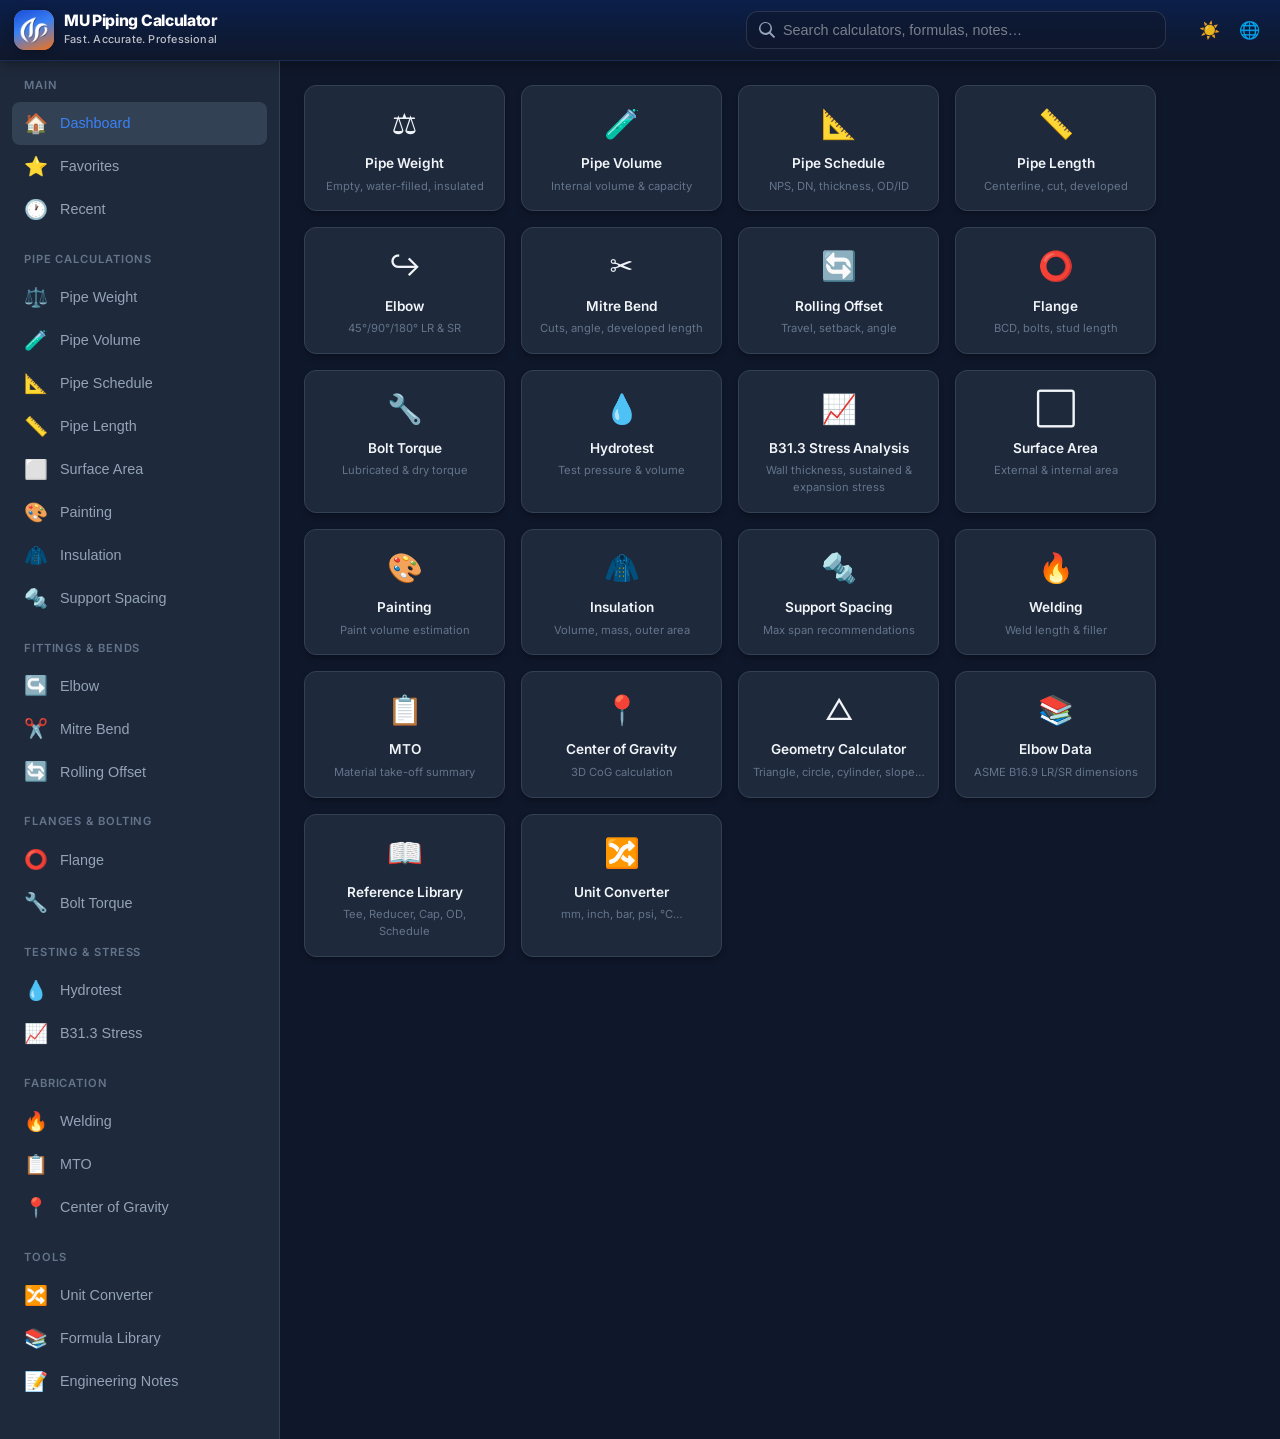
==== commit 49ec64e4: "Add files via upload" ====
--- a/index.html
+++ b/index.html
@@ -1066,6 +1066,63 @@
   margin-bottom: 12px;
 }
 
+/* Desktop / tablet search in header */
+.desktop-search-box {
+  display: none;
+  flex: 1;
+  max-width: 420px;
+  margin: 0 16px;
+  position: relative;
+}
+.desktop-search-input {
+  width: 100%;
+  padding: 10px 14px 10px 36px;
+  border-radius: 12px;
+  border: 1px solid rgba(255,255,255,0.12);
+  background: rgba(15,23,42,0.55) url("data:image/svg+xml,%3Csvg xmlns='http://www.w3.org/2000/svg' width='16' height='16' fill='%2394a3b8' viewBox='0 0 16 16'%3E%3Cpath d='M11.742 10.344a6.5 6.5 0 1 0-1.397 1.398h-.001l3.85 3.85a1 1 0 0 0 1.415-1.414l-3.85-3.85zm-5.242.656a5 5 0 1 1 0-10 5 5 0 0 1 0 10z'/%3E%3C/svg%3E") no-repeat 12px center;
+  color: #fff;
+  font-size: 0.9rem;
+  outline: none;
+}
+.desktop-search-input::placeholder { color: rgba(255,255,255,0.45); }
+.desktop-search-input:focus {
+  border-color: rgba(96,165,250,0.6);
+  background-color: rgba(15,23,42,0.85);
+}
+.desktop-search-results {
+  position: absolute;
+  top: calc(100% + 6px);
+  left: 0;
+  right: 0;
+  max-height: 360px;
+  overflow-y: auto;
+  background: var(--bg-secondary, #1e293b);
+  border: 1px solid var(--border, #334155);
+  border-radius: 12px;
+  box-shadow: 0 12px 40px rgba(0,0,0,0.45);
+  z-index: 200;
+}
+.desktop-search-results .search-item {
+  display: flex;
+  gap: 12px;
+  align-items: flex-start;
+  padding: 10px 14px;
+  cursor: pointer;
+  border-bottom: 1px solid var(--border, #334155);
+  color: var(--text-primary, #e2e8f0);
+}
+.desktop-search-results .search-item:hover {
+  background: rgba(59,130,246,0.12);
+}
+.desktop-search-results .search-item:last-child { border-bottom: none; }
+
+@media (min-width: 768px) {
+  .desktop-search-box { display: block; }
+}
+@media (max-width: 767px) {
+  .desktop-search-box { display: none !important; }
+}
+
 </style>
 </head>
 <body>
@@ -1078,6 +1135,10 @@
         <span class="logo-tagline">Fast. Accurate. Professional</span>
       </div>
     </a>
+    <div class="desktop-search-box" id="desktopSearchBox">
+      <input type="search" id="desktopSearchInput" class="desktop-search-input" placeholder="Search calculators, formulas, notes…" autocomplete="off" />
+      <div class="desktop-search-results" id="desktopSearchResults" style="display:none"></div>
+    </div>
     <div class="header-actions">
       <button type="button" class="icon-btn" id="themeBtn" title="Theme" aria-label="Theme"><span id="themeIcon">☀️</span></button>
       <button type="button" class="icon-btn" id="langBtn" title="Language" aria-label="Language">🌐</button>
@@ -1295,6 +1356,47 @@
     "10x8": 178, "12x10": 203, "14x12": 330, "16x12": 356, "18x14": 381,
     "20x16": 508, "24x20": 508
   },
+
+  // Reducing Tee (ASME B16.9) — outlet branch run dimensions C / M approx for common sizes (mm)
+  // Format: "RunxOutlet" → { C: center-to-end run, M: center-to-end branch }
+  teeReducing: {
+    "2x1": { C: 64, M: 44 }, "2x1-1/2": { C: 64, M: 57 },
+    "2-1/2x1-1/2": { C: 76, M: 57 }, "2-1/2x2": { C: 76, M: 64 },
+    "3x1-1/2": { C: 86, M: 57 }, "3x2": { C: 86, M: 64 }, "3x2-1/2": { C: 86, M: 76 },
+    "4x2": { C: 105, M: 64 }, "4x2-1/2": { C: 105, M: 76 }, "4x3": { C: 105, M: 86 },
+    "6x3": { C: 143, M: 86 }, "6x4": { C: 143, M: 105 },
+    "8x4": { C: 178, M: 105 }, "8x6": { C: 178, M: 143 },
+    "10x6": { C: 216, M: 143 }, "10x8": { C: 216, M: 178 },
+    "12x8": { C: 254, M: 178 }, "12x10": { C: 254, M: 216 },
+    "14x10": { C: 279, M: 216 }, "14x12": { C: 279, M: 254 },
+    "16x12": { C: 305, M: 254 }, "16x14": { C: 305, M: 279 },
+    "18x14": { C: 343, M: 279 }, "18x16": { C: 343, M: 305 },
+    "20x16": { C: 381, M: 305 }, "20x18": { C: 381, M: 343 },
+    "24x18": { C: 432, M: 343 }, "24x20": { C: 432, M: 381 }
+  },
+  // Stub End (Lap Joint) ASME B16.9 / MSS SP-43 — Type A long pattern approximate F & G (mm)
+  // F = length of stub, G = radius of fillet (approx)
+  stubEnd: {
+    "1/2": { F: 76, G: 3, type: "Long" },
+    "3/4": { F: 76, G: 3, type: "Long" },
+    "1": { F: 102, G: 3, type: "Long" },
+    "1-1/4": { F: 102, G: 5, type: "Long" },
+    "1-1/2": { F: 102, G: 6, type: "Long" },
+    "2": { F: 152, G: 8, type: "Long" },
+    "2-1/2": { F: 152, G: 8, type: "Long" },
+    "3": { F: 152, G: 10, type: "Long" },
+    "4": { F: 152, G: 11, type: "Long" },
+    "6": { F: 203, G: 13, type: "Long" },
+    "8": { F: 203, G: 13, type: "Long" },
+    "10": { F: 254, G: 15, type: "Long" },
+    "12": { F: 254, G: 19, type: "Long" },
+    "14": { F: 305, G: 19, type: "Long" },
+    "16": { F: 305, G: 19, type: "Long" },
+    "18": { F: 305, G: 21, type: "Long" },
+    "20": { F: 305, G: 25, type: "Long" },
+    "24": { F: 305, G: 25, type: "Long" }
+  },
+
   capE: {
     "1/2": 25, "3/4": 25, "1": 38, "1-1/4": 38, "1-1/2": 38, "2": 38,
     "2-1/2": 38, "3": 51, "4": 51, "6": 64, "8": 76, "10": 89, "12": 102,
@@ -1337,6 +1439,68 @@
     "1-1/4": { dry: 1400, lub: 850 },
     "1-3/8": { dry: 1900, lub: 1150 },
     "1-1/2": { dry: 2500, lub: 1500 }
+  },
+
+
+  // ASME B16.5 Class 300 (BCD mm, bolts, boltSize inch, flangeOD mm) - common sizes
+  flange300: {
+    "1/2": { bcd: 66.7, bolts: 4, boltSize: "1/2", flangeOD: 95 },
+    "3/4": { bcd: 82.6, bolts: 4, boltSize: "5/8", flangeOD: 117 },
+    "1": { bcd: 88.9, bolts: 4, boltSize: "5/8", flangeOD: 124 },
+    "1-1/4": { bcd: 98.4, bolts: 4, boltSize: "5/8", flangeOD: 133 },
+    "1-1/2": { bcd: 114.3, bolts: 4, boltSize: "3/4", flangeOD: 155 },
+    "2": { bcd: 127.0, bolts: 8, boltSize: "5/8", flangeOD: 165 },
+    "2-1/2": { bcd: 149.2, bolts: 8, boltSize: "3/4", flangeOD: 191 },
+    "3": { bcd: 168.3, bolts: 8, boltSize: "3/4", flangeOD: 210 },
+    "4": { bcd: 200.0, bolts: 8, boltSize: "3/4", flangeOD: 254 },
+    "6": { bcd: 269.9, bolts: 12, boltSize: "3/4", flangeOD: 318 },
+    "8": { bcd: 330.2, bolts: 12, boltSize: "7/8", flangeOD: 381 },
+    "10": { bcd: 387.4, bolts: 16, boltSize: "1", flangeOD: 445 },
+    "12": { bcd: 450.8, bolts: 16, boltSize: "1-1/8", flangeOD: 521 },
+    "14": { bcd: 514.4, bolts: 20, boltSize: "1-1/8", flangeOD: 584 },
+    "16": { bcd: 571.5, bolts: 20, boltSize: "1-1/4", flangeOD: 648 },
+    "18": { bcd: 628.6, bolts: 24, boltSize: "1-1/4", flangeOD: 711 },
+    "20": { bcd: 685.8, bolts: 24, boltSize: "1-1/4", flangeOD: 775 },
+    "24": { bcd: 812.8, bolts: 24, boltSize: "1-1/2", flangeOD: 914 }
+  },
+  // ASME B16.5 Class 600
+  flange600: {
+    "1/2": { bcd: 66.7, bolts: 4, boltSize: "1/2", flangeOD: 95 },
+    "3/4": { bcd: 82.6, bolts: 4, boltSize: "5/8", flangeOD: 117 },
+    "1": { bcd: 88.9, bolts: 4, boltSize: "5/8", flangeOD: 124 },
+    "1-1/4": { bcd: 98.4, bolts: 4, boltSize: "5/8", flangeOD: 133 },
+    "1-1/2": { bcd: 114.3, bolts: 4, boltSize: "3/4", flangeOD: 155 },
+    "2": { bcd: 127.0, bolts: 8, boltSize: "5/8", flangeOD: 165 },
+    "2-1/2": { bcd: 149.2, bolts: 8, boltSize: "3/4", flangeOD: 191 },
+    "3": { bcd: 168.3, bolts: 8, boltSize: "3/4", flangeOD: 210 },
+    "4": { bcd: 215.9, bolts: 8, boltSize: "7/8", flangeOD: 273 },
+    "6": { bcd: 292.1, bolts: 12, boltSize: "1", flangeOD: 356 },
+    "8": { bcd: 349.2, bolts: 12, boltSize: "1-1/8", flangeOD: 419 },
+    "10": { bcd: 431.8, bolts: 16, boltSize: "1-1/4", flangeOD: 508 },
+    "12": { bcd: 489.0, bolts: 20, boltSize: "1-1/4", flangeOD: 559 },
+    "14": { bcd: 527.0, bolts: 20, boltSize: "1-3/8", flangeOD: 603 },
+    "16": { bcd: 565.2, bolts: 20, boltSize: "1-1/2", flangeOD: 686 },
+    "18": { bcd: 612.8, bolts: 20, boltSize: "1-5/8", flangeOD: 743 },
+    "20": { bcd: 673.1, bolts: 24, boltSize: "1-5/8", flangeOD: 813 },
+    "24": { bcd: 771.5, bolts: 24, boltSize: "1-7/8", flangeOD: 940 }
+  },
+  // Approximate torque multipliers by material vs B7 baseline (planning only)
+  boltMaterialFactor: {
+    "A193-B7": 1.0,
+    "A193-B8": 0.75,
+    "A193-B8M": 0.75,
+    "A193-B16": 1.05,
+    "A320-L7": 1.0,
+    "A307-B": 0.55
+  },
+  // Sample allowable stresses MPa (indicative @ typical design temps) — user can override
+  materialAllowables: {
+    "A106-B": { Sc: 138, Sh: 138, note: "CS, ~-29 to 100°C band (verify code table)" },
+    "A53-B": { Sc: 137, Sh: 137, note: "CS" },
+    "A312-TP304": { Sc: 138, Sh: 115, note: "SS 304 indicative" },
+    "A312-TP316": { Sc: 138, Sh: 115, note: "SS 316 indicative" },
+    "A335-P11": { Sc: 138, Sh: 130, note: "Low alloy" },
+    "Custom": { Sc: 138, Sh: 138, note: "Enter S manually" }
   },
 
   // Support spacing approx (m) for carbon steel Sch 40 water filled - simplified
@@ -1490,6 +1654,8 @@
         { label: "NPS", value: nps, unit: "" },
         { label: "DN", value: pipe.dn, unit: "" },
         { label: "Schedule", value: schedule, unit: "" },
+        { label: "Pipe Standard (CS)", value: "ASME B36.10M", unit: "" },
+        { label: "Pipe Standard (SS)", value: "ASME B36.19M", unit: "" },
         { label: "Outside Diameter", value: od.toFixed(1), unit: "mm" },
         { label: "Wall Thickness", value: wall.toFixed(2), unit: "mm" },
         { label: "Inside Diameter", value: id.toFixed(2), unit: "mm" },
@@ -1514,47 +1680,59 @@
 
   // ========== 4. PIPE LENGTH (Centerline / Cut / Developed) ==========
   pipeLength(inputs) {
-    const { centerline, elbows90 = 0, elbows45 = 0, radiusType = "LR", nps } = inputs;
+    const { centerline, elbows90 = 0, elbows45 = 0, radiusType = "LR", nps,
+            deductFittings = false, reducers = 0, tees = 0 } = inputs;
     // Take-off for elbows (center-to-end)
     let takeoff90 = 0, takeoff45 = 0;
     if (nps && PIPE_DATA.elbowLR90[nps]) {
       takeoff90 = radiusType === "SR" ? (PIPE_DATA.elbowSR90[nps] || 0) : PIPE_DATA.elbowLR90[nps];
       takeoff45 = PIPE_DATA.elbowLR45[nps] || takeoff90 * 0.414;
     } else {
-      // Generic: LR 1.5D, SR 1D approx using OD
       const pipe = getPipe(nps);
       const od = pipe ? pipe.od : 100;
       takeoff90 = radiusType === "SR" ? od : 1.5 * od;
       takeoff45 = takeoff90 * Math.tan(Math.PI / 8);
     }
-    const totalTakeoff = elbows90 * takeoff90 + elbows45 * takeoff45;
+    let reducerTO = 0, teeTO = 0;
+    if (deductFittings) {
+      // Approximate half-length take-off from equal tee / concentric reducer tables when available
+      const tee = PIPE_DATA.teeEqual && PIPE_DATA.teeEqual[nps];
+      const redKeys = Object.keys(PIPE_DATA.reducerH || {}).filter(k => k.startsWith(nps + "x") || k.endsWith("x" + nps));
+      const redH = redKeys.length ? PIPE_DATA.reducerH[redKeys[0]] : (takeoff90 * 0.5);
+      reducerTO = (reducers || 0) * (redH || takeoff90 * 0.5);
+      teeTO = (tees || 0) * (tee ? tee.C : takeoff90 * 0.5);
+    }
+    const totalTakeoff = elbows90 * takeoff90 + elbows45 * takeoff45 + reducerTO + teeTO;
     const cutLength = Math.max(0, (centerline || 0) - totalTakeoff);
-    const developed = (centerline || 0); // centerline is already developed for routing
+    const developed = (centerline || 0);
 
     return {
       results: [
         { label: "Centerline Length", value: (centerline || 0).toFixed(1), unit: "mm" },
         { label: "90° Elbow Take-off each", value: takeoff90.toFixed(1), unit: "mm" },
         { label: "45° Elbow Take-off each", value: takeoff45.toFixed(1), unit: "mm" },
-        { label: "Total Take-off", value: totalTakeoff.toFixed(1), unit: "mm" },
+        { label: "Total Elbow Take-off", value: (elbows90 * takeoff90 + elbows45 * takeoff45).toFixed(1), unit: "mm" },
+        ...(deductFittings ? [
+          { label: "Reducer Take-off total", value: reducerTO.toFixed(1), unit: "mm" },
+          { label: "Tee Take-off total", value: teeTO.toFixed(1), unit: "mm" }
+        ] : []),
         { label: "Cut Length (straight pipe)", value: cutLength.toFixed(1), unit: "mm" },
-        { label: "Developed Length", value: developed.toFixed(1), unit: "mm" }
+        { label: "Centerline Developed Length", value: developed.toFixed(1), unit: "mm" }
       ],
       diagram: Calculators._svg(`
-  <line x1="40" y1="130" x2="120" y2="130" stroke="#60a5fa" stroke-width="3"/>
-  <line x1="120" y1="130" x2="200" y2="50" stroke="#60a5fa" stroke-width="3"/>
-  <line x1="200" y1="50" x2="250" y2="50" stroke="#60a5fa" stroke-width="3"/>
-  <line x1="120" y1="130" x2="200" y2="130" stroke="#94a3b8" stroke-width="1" stroke-dasharray="4"/>
-  <line x1="200" y1="50" x2="200" y2="130" stroke="#f97316" stroke-width="1.5" stroke-dasharray="4"/>
-  <text x="155" y="148" fill="#94a3b8" font-size="10">run</text>
-  <text x="208" y="95" fill="#f97316" font-size="10">offset</text>
-  <text x="145" y="85" fill="#60a5fa" font-size="10">travel</text>
-`), formula: `Cut Length = Centerline − Σ (Elbow Center-to-End)\n90° LR C-E ≈ 1.5 × NPS (tabulated ASME B16.9)\n45° LR C-E ≈ 1.5 × NPS × tan(22.5°)`,
+  <line x1="30" y1="90" x2="100" y2="90" stroke="#60a5fa" stroke-width="4"/>
+  <path d="M100,90 A30,30 0 0,1 130,60" fill="none" stroke="#f97316" stroke-width="4"/>
+  <line x1="130" y1="60" x2="220" y2="60" stroke="#60a5fa" stroke-width="4"/>
+  <text x="60" y="80" fill="#94a3b8" font-size="10">cut</text>
+  <text x="115" y="55" fill="#f97316" font-size="10">A</text>
+`), formula: `Cut Length = Centerline − Σ (Elbow Center-to-End)\nOptional: − Σ Reducer H − Σ Tee C\n90° / 45° C-E per ASME B16.9`,
       steps: [
         `Centerline = ${centerline || 0} mm`,
-        `${elbows90} × 90° (${radiusType}) take-off = ${elbows90} × ${takeoff90.toFixed(1)} = ${(elbows90 * takeoff90).toFixed(1)} mm`,
-        `${elbows45} × 45° take-off = ${elbows45} × ${takeoff45.toFixed(1)} = ${(elbows45 * takeoff45).toFixed(1)} mm`,
-        `Cut length of pipe = ${cutLength.toFixed(1)} mm`
+        `90° take-off × ${elbows90} = ${(elbows90 * takeoff90).toFixed(1)} mm`,
+        `45° take-off × ${elbows45} = ${(elbows45 * takeoff45).toFixed(1)} mm`,
+        ...(deductFittings ? [`Reducer/Tee deduction ON: ${(reducerTO + teeTO).toFixed(1)} mm`] : [`Fitting deduction OFF`]),
+        `Cut Length = ${cutLength.toFixed(1)} mm`,
+        `Centerline Developed Length = ${developed.toFixed(1)} mm`
       ]
     };
   },
@@ -1586,8 +1764,9 @@
         { label: "Bend Radius R", value: R.toFixed(1), unit: "mm" },
         { label: "Angle", value: angle, unit: "°" },
         { label: "Center-to-End (A)", value: centerToEnd.toFixed(1), unit: "mm" },
-        { label: "Take-off / Tangent Length", value: (angle === 180 ? centerToEnd / 2 : centerToEnd).toFixed(1), unit: "mm" },
+        { label: "Tangent Length / Take-off", value: (angle === 180 ? centerToEnd / 2 : centerToEnd).toFixed(1), unit: "mm" },
         { label: "Center-to-Center", value: (angle === 180 ? centerToEnd : 2 * centerToEnd).toFixed(1), unit: "mm" },
+        { label: "180° Return Face-to-Face (approx)", value: (angle === 180 ? centerToEnd : 2 * centerToEnd).toFixed(1), unit: "mm" },
         { label: "Arc Length (centerline)", value: arcLength.toFixed(1), unit: "mm" }
       ],
       diagram: Calculators._svg(`
@@ -1652,138 +1831,191 @@
 
   // ========== 7. ROLLING OFFSET ==========
   rollingOffset(inputs) {
-    const { rise = 0, roll = 0, angle = 45 } = inputs;
+    const { rise = 0, roll = 0, angle = 45, deductElbow = false, nps, radiusType = "LR" } = inputs;
     const trueOffset = Math.sqrt(rise * rise + roll * roll);
     const theta = angle * Math.PI / 180;
     const travel = trueOffset / Math.sin(theta);
     const setback = trueOffset / Math.tan(theta);
     const rollingAngle = Math.atan2(roll, rise) * 180 / Math.PI;
+    let elbowDeduct = 0;
+    if (deductElbow && nps && PIPE_DATA.elbowLR90[nps]) {
+      const a = radiusType === "SR" ? (PIPE_DATA.elbowSR90[nps] || 0) : PIPE_DATA.elbowLR90[nps];
+      // Two elbows typical on offset run — take-off each end approx A for 90°; scale by angle/90 for custom
+      elbowDeduct = 2 * a * (angle / 90);
+    }
+    const pipeCut = Math.max(0, travel - elbowDeduct);
 
     return {
       results: [
-        { label: "Rise (Vertical)", value: rise.toFixed(1), unit: "mm" },
-        { label: "Roll (Horizontal)", value: roll.toFixed(1), unit: "mm" },
+        { label: "Rise (Vertical)", value: Number(rise).toFixed(1), unit: "mm" },
+        { label: "Roll (Horizontal)", value: Number(roll).toFixed(1), unit: "mm" },
         { label: "True Offset", value: trueOffset.toFixed(2), unit: "mm" },
-        { label: "Fitting Angle", value: angle, unit: "°" },
-        { label: "Travel (Pipe Length)", value: travel.toFixed(2), unit: "mm" },
+        { label: "Fitting / Travel Angle", value: angle, unit: "°" },
+        { label: "Travel (centerline)", value: travel.toFixed(2), unit: "mm" },
         { label: "Setback", value: setback.toFixed(2), unit: "mm" },
-        { label: "Rolling Angle", value: rollingAngle.toFixed(2), unit: "°" }
+        { label: "Rolling Angle", value: rollingAngle.toFixed(2), unit: "°" },
+        ...(deductElbow ? [
+          { label: "Elbow Take-off deduction", value: elbowDeduct.toFixed(1), unit: "mm" },
+          { label: "Net Pipe Cut Length", value: pipeCut.toFixed(2), unit: "mm" }
+        ] : [])
       ],
       diagram: Calculators._svg(`
-  <line x1="40" y1="130" x2="120" y2="130" stroke="#60a5fa" stroke-width="3"/>
-  <line x1="120" y1="130" x2="200" y2="50" stroke="#60a5fa" stroke-width="3"/>
-  <line x1="200" y1="50" x2="250" y2="50" stroke="#60a5fa" stroke-width="3"/>
-  <line x1="120" y1="130" x2="200" y2="130" stroke="#94a3b8" stroke-width="1" stroke-dasharray="4"/>
-  <line x1="200" y1="50" x2="200" y2="130" stroke="#f97316" stroke-width="1.5" stroke-dasharray="4"/>
-  <text x="155" y="148" fill="#94a3b8" font-size="10">run</text>
-  <text x="208" y="95" fill="#f97316" font-size="10">offset</text>
-  <text x="145" y="85" fill="#60a5fa" font-size="10">travel</text>
-`), formula: `True Offset X = √(Rise² + Roll²)\nTravel T = X / sin(θ)\nSetback = X / tan(θ)\nRolling Angle = atan(Roll / Rise)`,
+  <!-- base run -->
+  <line x1="20" y1="140" x2="90" y2="140" stroke="#60a5fa" stroke-width="4"/>
+  <!-- travel diagonal -->
+  <line x1="90" y1="140" x2="180" y2="50" stroke="#3b82f6" stroke-width="4"/>
+  <!-- upper run -->
+  <line x1="180" y1="50" x2="250" y2="50" stroke="#60a5fa" stroke-width="4"/>
+  <!-- setback / run dashed -->
+  <line x1="90" y1="140" x2="180" y2="140" stroke="#94a3b8" stroke-width="1.5" stroke-dasharray="4"/>
+  <!-- rise -->
+  <line x1="180" y1="50" x2="180" y2="140" stroke="#f97316" stroke-width="1.5" stroke-dasharray="4"/>
+  <!-- roll hint -->
+  <line x1="180" y1="140" x2="210" y2="140" stroke="#a78bfa" stroke-width="1.5" stroke-dasharray="3"/>
+  <text x="45" y="132" fill="#94a3b8" font-size="9">run</text>
+  <text x="125" y="155" fill="#94a3b8" font-size="9">Setback</text>
+  <text x="188" y="100" fill="#f97316" font-size="9">Rise</text>
+  <text x="195" y="155" fill="#a78bfa" font-size="9">Roll</text>
+  <text x="120" y="90" fill="#3b82f6" font-size="10">Travel</text>
+  <text x="100" y="40" fill="#e2e8f0" font-size="9">True Offset X</text>
+  <text x="200" y="30" fill="#fbbf24" font-size="9">θ rolling</text>
+  <circle cx="90" cy="140" r="3" fill="#f97316"/>
+  <circle cx="180" cy="50" r="3" fill="#f97316"/>
+`), formula: `X = √(Rise² + Roll²)\nTravel = X / sin(θ)\nSetback = X / tan(θ)\nRolling angle = atan(Roll/Rise)\nOptional: Cut ≈ Travel − 2×Elbow C-E×(θ/90)`,
       steps: [
         `X = √(${rise}² + ${roll}²) = ${trueOffset.toFixed(2)} mm`,
-        `T = ${trueOffset.toFixed(2)} / sin(${angle}°) = ${travel.toFixed(2)} mm`,
-        `Setback = ${trueOffset.toFixed(2)} / tan(${angle}°) = ${setback.toFixed(2)} mm`,
-        `Rolling plane angle = ${rollingAngle.toFixed(2)}°`
+        `Travel = X / sin(${angle}°) = ${travel.toFixed(2)} mm`,
+        `Setback = X / tan(${angle}°) = ${setback.toFixed(2)} mm`,
+        `Rolling plane angle = ${rollingAngle.toFixed(2)}°`,
+        ...(deductElbow ? [`Elbow deduction = ${elbowDeduct.toFixed(1)} mm → cut ${pipeCut.toFixed(2)} mm`] : [`Elbow take-off deduction OFF`])
       ]
     };
   },
 
   // ========== 8. FLANGE ==========
   flange(inputs) {
-    const { nps, flangeClass = "150" } = inputs;
-    // Currently Class 150 data
-    const f = PIPE_DATA.flange150[nps];
-    if (!f) return { error: "NPS not in Class 150 table (extend for other classes)" };
-    // Stud length estimate (simplified RF): 2×flange thk + gasket + 2×nut + washers
-    // Approximate stud length from common charts
-    const studApprox = {
-      "1/2": 55, "3/4": 65, "1": 65, "1-1/4": 70, "1-1/2": 70, "2": 80,
-      "2-1/2": 90, "3": 90, "4": 90, "6": 100, "8": 110, "10": 115,
-      "12": 120, "14": 135, "16": 135, "18": 145, "20": 160, "24": 170
+    const { nps, flangeClass = "150", faceType = "RF" } = inputs;
+    const table = flangeClass === "300" ? PIPE_DATA.flange300
+                : flangeClass === "600" ? PIPE_DATA.flange600
+                : PIPE_DATA.flange150;
+    const f = table && table[nps];
+    if (!f) return { error: "NPS / Class combination not in table (Class " + flangeClass + ")" };
+    // Stud length estimate (simplified): keep existing approx charts for 150; scale mildly by class
+    const studApprox150 = {
+      "1/2": 55, "3/4": 65, "1": 65, "1-1/4": 70, "1-1/2": 75, "2": 85,
+      "2-1/2": 90, "3": 100, "4": 110, "6": 120, "8": 130, "10": 145,
+      "12": 160, "14": 170, "16": 180, "18": 190, "20": 200, "24": 220
     };
-    const studL = studApprox[nps] || 100;
+    let stud = studApprox150[nps] || 100;
+    if (flangeClass === "300") stud = Math.round(stud * 1.15);
+    if (flangeClass === "600") stud = Math.round(stud * 1.35);
+    if (faceType === "RTJ") stud = Math.round(stud + 10); // ring groove extra stack-up (approx)
 
     return {
       results: [
         { label: "NPS", value: nps, unit: "" },
-        { label: "Class", value: flangeClass, unit: "" },
-        { label: "Bolt Circle Diameter (BCD)", value: f.bcd.toFixed(1), unit: "mm" },
-        { label: "Number of Bolt Holes", value: f.bolts, unit: "" },
+        { label: "Flange Class", value: "Class " + flangeClass, unit: "" },
+        { label: "Facing", value: faceType === "RTJ" ? "Ring Type Joint (RTJ)" : "Raised Face (RF)", unit: "" },
+        { label: "Flange OD", value: f.flangeOD, unit: "mm" },
+        { label: "Bolt Circle (BCD)", value: f.bcd, unit: "mm" },
+        { label: "Number of Bolts", value: f.bolts, unit: "" },
         { label: "Bolt Size", value: f.boltSize, unit: "inch" },
-        { label: "Flange OD (approx)", value: f.flangeOD, unit: "mm" },
-        { label: "Stud Bolt Length (approx RF)", value: studL, unit: "mm" },
-        { label: "Gasket OD (approx)", value: (f.bcd + 20).toFixed(0), unit: "mm" }
+        { label: "Stud Length (approx)", value: stud, unit: "mm" },
+        { label: "Standard", value: "ASME B16.5", unit: "" }
       ],
       diagram: Calculators._svg(`
-  <circle cx="140" cy="80" r="65" fill="rgba(96,165,250,0.12)" stroke="#60a5fa" stroke-width="3"/>
-  <circle cx="140" cy="80" r="28" fill="rgba(15,23,42,0.8)" stroke="#38bdf8" stroke-width="2"/>
-  <circle cx="140" cy="80" r="48" fill="none" stroke="#f97316" stroke-width="1.5" stroke-dasharray="4"/>
-  <circle cx="188" cy="80" r="5" fill="#f97316"/>
-  <circle cx="92" cy="80" r="5" fill="#f97316"/>
-  <circle cx="140" cy="32" r="5" fill="#f97316"/>
-  <circle cx="140" cy="128" r="5" fill="#f97316"/>
-  <text x="140" y="155" text-anchor="middle" fill="#94a3b8" font-size="10">BCD / bolts</text>
-`), formula: `Per ASME B16.5\nBCD, n bolts, bolt size tabulated by Class & NPS\nStud L ≈ 2×t_f + t_g + 2×h_nut + washers + stick-out`,
+  <circle cx="140" cy="80" r="55" fill="none" stroke="#60a5fa" stroke-width="3"/>
+  <circle cx="140" cy="80" r="38" fill="none" stroke="#f97316" stroke-dasharray="4"/>
+  <circle cx="178" cy="80" r="4" fill="#f97316"/>
+  <circle cx="102" cy="80" r="4" fill="#f97316"/>
+  <circle cx="140" cy="42" r="4" fill="#f97316"/>
+  <circle cx="140" cy="118" r="4" fill="#f97316"/>
+  <text x="140" y="20" text-anchor="middle" fill="#94a3b8" font-size="10">BCD</text>
+  <text x="140" y="155" text-anchor="middle" fill="#94a3b8" font-size="10">${faceType}</text>
+`), formula: `ASME B16.5 Class ${flangeClass}\nFacing: ${faceType}\nStud length ≈ 2×tf + tg + 2×nut + washers + stick-out\nVerify exact flange thickness & gasket before ordering`,
       steps: [
-        `ASME B16.5 Class ${flangeClass} for NPS ${nps}`,
-        `BCD = ${f.bcd} mm`,
-        `${f.bolts} × ${f.boltSize}" bolts`,
-        `Stud length ≈ ${studL} mm (verify with exact flange thickness)`
+        `Class ${flangeClass} / ${faceType} — ASME B16.5`,
+        `BCD = ${f.bcd} mm, bolts = ${f.bolts} × ${f.boltSize}"`,
+        `Stud length (estimate) = ${stud} mm — verify with flange thickness chart`
       ]
     };
   },
 
   // ========== 9. BOLT TORQUE ==========
   boltTorque(inputs) {
-    const { boltSize, lubricant = "lubricated" } = inputs;
+    const { boltSize, lubricant = "lub", material = "A193-B7" } = inputs;
     const t = PIPE_DATA.boltTorque[boltSize];
-    if (!t) return { error: "Bolt size not in table (common sizes 1/2 to 1-1/2)" };
-    const torque = lubricant === "dry" ? t.dry : t.lub;
+    if (!t) return { error: "Bolt size not in table" };
+    const factor = (PIPE_DATA.boltMaterialFactor && PIPE_DATA.boltMaterialFactor[material]) || 1.0;
+    const base = lubricant === "dry" ? t.dry : t.lub;
+    const torque = Math.round(base * factor);
     return {
       results: [
         { label: "Bolt Size", value: boltSize, unit: "inch" },
-        { label: "Condition", value: lubricant === "dry" ? "Dry (no lube)" : "Lubricated", unit: "" },
-        { label: "Recommended Torque", value: torque, unit: "N·m" },
-        { label: "Torque (approx ft-lb)", value: (torque * 0.7376).toFixed(0), unit: "ft·lb" }
+        { label: "Material", value: material, unit: "" },
+        { label: "Condition", value: lubricant === "dry" ? "Dry" : "Lubricated", unit: "" },
+        { label: "Planning Torque", value: torque, unit: "N·m" },
+        { label: "Planning Torque", value: (torque * 0.73756).toFixed(0), unit: "ft·lbf" }
       ],
-      formula: `T = K × D × F\nWhere K ≈ 0.15–0.20 lubricated, 0.20–0.30 dry\nValues based on typical A193-B7 at ~50–60% yield`,
+      diagram: Calculators._svg(`
+  <circle cx="140" cy="80" r="35" fill="none" stroke="#60a5fa" stroke-width="4"/>
+  <text x="140" y="85" text-anchor="middle" fill="#f97316" font-size="14">T</text>
+  <text x="140" y="140" text-anchor="middle" fill="#94a3b8" font-size="10">ASME PCC-1</text>
+`), formula: `Planning values for ${material} (${lubricant})\nScaled from A193-B7 baseline × material factor ${factor}\nFinal tightening torque shall follow the approved project specification and ASME PCC-1.`,
       steps: [
-        `Bolt ${boltSize}"`,
-        `Condition: ${lubricant}`,
-        `Recommended assembly torque ≈ ${torque} N·m`,
-        `Always follow project torque procedure / ASME PCC-1`
+        `Base (${lubricant}) ≈ ${base} N·m for size ${boltSize}"`,
+        `Material factor (${material}) = ${factor}`,
+        `Planning torque ≈ ${torque} N·m`,
+        `Final tightening torque shall follow the approved project specification and ASME PCC-1.`
       ]
     };
   },
 
   // ========== 10. HYDROTEST ==========
   hydrotest(inputs) {
-    const { designPressure, materialFactor = 1.5, nps, schedule, length, holdTime = 30 } = inputs;
-    const testP = designPressure * materialFactor; // typically 1.5 × design for ASME B31.3
+    const {
+      designPressure, materialFactor = 1.5, nps, schedule, length, holdTime = 30,
+      testType = "hydro", tempCorrection = false, T_test = 20, T_design = 20
+    } = inputs;
+    let factor = materialFactor;
+    // Pneumatic often 1.1 × design (B31.3 guidance) — user can override materialFactor
+    if (testType === "pneumatic" && materialFactor === 1.5) factor = 1.1;
+    let testP = designPressure * factor;
+    let tempNote = "No temperature correction applied";
+    if (tempCorrection && testType === "hydro") {
+      // Simple ratio of allowable stress proxy: S_test/S_design ≈ conservative 1.0 if unknown;
+      // provide mild correction placeholder using linear temp derate assumption only as optional note
+      const ratio = (T_design && T_test) ? Math.min(1.2, Math.max(0.9, (273 + T_design) / (273 + T_test))) : 1;
+      testP = testP * ratio;
+      tempNote = `Optional temp factor ≈ ${ratio.toFixed(3)} (verify vs B31.3 §345 / owner spec)`;
+    }
     const vol = Calculators.pipeVolume({ nps, schedule, length });
     const waterVol = vol.error ? 0 : parseFloat(vol.results.find(r => r.label === "Water Capacity").value);
 
     return {
       results: [
+        { label: "Test Type", value: testType === "pneumatic" ? "Pneumatic" : "Hydrostatic", unit: "" },
         { label: "Design Pressure", value: designPressure, unit: "bar / psi (user)" },
-        { label: "Test Factor", value: materialFactor, unit: "" },
+        { label: "Test Factor", value: factor, unit: "" },
         { label: "Test Pressure", value: testP.toFixed(2), unit: "same units" },
-        { label: "Water Volume Required", value: waterVol.toFixed(2), unit: "liters" },
+        { label: "Temperature Correction", value: tempCorrection ? "ON" : "OFF", unit: "" },
+        { label: testType === "pneumatic" ? "Air/N₂ Volume (pipe capacity)" : "Water Volume Required", value: waterVol.toFixed(2), unit: "liters" },
         { label: "Recommended Holding Time", value: holdTime, unit: "minutes" }
       ],
       diagram: Calculators._svg(`
   <rect x="50" y="40" width="180" height="70" rx="4" fill="rgba(56,189,248,0.15)" stroke="#38bdf8" stroke-width="2"/>
   <rect x="50" y="90" width="180" height="20" fill="rgba(56,189,248,0.35)"/>
-  <text x="140" y="80" text-anchor="middle" fill="#38bdf8" font-size="12">H₂O</text>
+  <text x="140" y="80" text-anchor="middle" fill="#38bdf8" font-size="12">${testType === "pneumatic" ? "AIR" : "H₂O"}</text>
   <text x="140" y="130" text-anchor="middle" fill="#94a3b8" font-size="10">Test pressure · Hold time</text>
-  <path d="M230,50 L245,50 L245,35" stroke="#f97316" stroke-width="2" fill="none"/>
-  <text x="248" y="40" fill="#f97316" font-size="10">P</text>
-`), formula: `P_test = 1.5 × P_design  (ASME B31.3 metallic)\nHold time typically ≥ 10–30 min after stabilization\nWater volume from internal volume calculation`,
+`), formula: testType === "pneumatic"
+        ? `P_test ≈ 1.1 × P_design (typical pneumatic guidance)\nPneumatic testing requires strict safety procedures\nFollow ASME B31.3 §345 and site HSE rules`
+        : `P_test = 1.5 × P_design (ASME B31.3 metallic, typical)\nHold ≥ 10–30 min after stabilization\n${tempNote}`,
       steps: [
-        `P_test = ${materialFactor} × ${designPressure} = ${testP.toFixed(2)}`,
-        `Fill volume ≈ ${waterVol.toFixed(2)} L`,
-        `Hold for ${holdTime} min at test pressure after temperature equalization`,
-        `Inspect for leaks; depressurize safely`
+        `Type = ${testType}`,
+        `P_test = ${factor} × ${designPressure} = ${testP.toFixed(2)}`,
+        tempNote,
+        `Volume ≈ ${waterVol.toFixed(2)} L`,
+        `Hold ${holdTime} min after temperature equalization`
       ]
     };
   },
@@ -2494,10 +2726,10 @@
     const Z = (Math.PI / 32) * (Math.pow(D, 4) - Math.pow(d, 4)) / D; // mm³
 
     // --- 3. Sustained longitudinal stress (approx §302.3.5) ---
-    // SL = S_Lp + (i * MA) / Z
+    // SL = S_Lp + (0.75i × MA) / Z   [B31.3 §302.3.5]
     // Allowable: SL ≤ Sh  (often Sh = S)
     const i = i_in || 1.0;
-    const S_bending_sust = (i * MA) / Z; // MPa if MA in N·mm, Z in mm³
+    const S_bending_sust = (Math.max(0.75 * i, 1.0) * MA) / Z; // B31.3 §302.3.5 uses 0.75i (min 1.0)
     const SL = S_Lp + S_bending_sust;
     const Sh_use = Sh > 0 ? Sh : S;
     const sustained_ok = SL <= Sh_use * 1.001; // small tolerance
@@ -2871,7 +3103,19 @@
     document.getElementById("searchOverlay").addEventListener("click", e => {
       if (e.target.id === "searchOverlay") closeSearch();
     });
-    document.getElementById("searchInput").addEventListener("input", doSearch);
+    document.getElementById("searchInput").addEventListener("input", function(){ doSearch(); });
+
+    const dsi = document.getElementById("desktopSearchInput");
+    if (dsi) {
+      dsi.addEventListener("input", doDesktopSearch);
+      dsi.addEventListener("focus", doDesktopSearch);
+    }
+    document.addEventListener("click", (e) => {
+      const box = document.getElementById("desktopSearchBox");
+      const res = document.getElementById("desktopSearchResults");
+      if (box && res && !box.contains(e.target)) res.style.display = "none";
+    });
+
 
     // Favorites header
     const _fb = document.getElementById("favBtn"); if (_fb) _fb.addEventListener("click", () => showPage("favorites"));
@@ -3030,6 +3274,13 @@
           <div class="form-row">
             <div class="form-group"><label>Qty 90° Elbows</label><input type="number" id="${id}-e90" value="2" min="0" /></div>
             <div class="form-group"><label>Qty 45° Elbows</label><input type="number" id="${id}-e45" value="0" min="0" /></div>
+          </div>
+          <div class="form-group"><label>Deduct Reducer / Tee Take-off</label>
+            <select id="${id}-deduct"><option value="off">OFF</option><option value="on">ON</option></select>
+          </div>
+          <div class="form-row">
+            <div class="form-group"><label>Qty Reducers</label><input type="number" id="${id}-red" value="0" min="0" /></div>
+            <div class="form-group"><label>Qty Tees</label><input type="number" id="${id}-tee" value="0" min="0" /></div>
           </div>`;
       case "elbow":
         return `
@@ -3052,33 +3303,79 @@
             <div class="form-group"><label>Rise / Vertical (mm)</label><input type="number" id="${id}-rise" value="300" min="0" /></div>
             <div class="form-group"><label>Roll / Horizontal (mm)</label><input type="number" id="${id}-roll" value="400" min="0" /></div>
           </div>
-          <div class="form-group"><label>Fitting Angle (°)</label><select id="${id}-ang"><option value="45">45°</option><option value="30">30°</option><option value="60">60°</option><option value="22.5">22.5°</option></select></div>`;
+          <div class="form-group"><label>Fitting / Travel Angle (°)</label>
+            <input type="number" id="${id}-ang" value="45" min="1" max="89" step="0.5" />
+            <small class="unit-label">Custom angle (e.g. 22.5, 30, 45, 60)</small>
+          </div>
+          <div class="form-row">${npsSelect}
+            <div class="form-group"><label>Radius Type</label><select id="${id}-rt"><option value="LR">Long Radius</option><option value="SR">Short Radius</option></select></div>
+          </div>
+          <div class="form-group"><label>Deduct LR/SR Elbow Take-off</label>
+            <select id="${id}-deduct"><option value="off">OFF</option><option value="on">ON</option></select>
+          </div>`;
       case "flange":
         return `<div class="form-row">${npsSelect}
           <div class="form-group"><label>Class</label><select id="${id}-cls"><option value="150">150</option><option value="300">300</option><option value="600">600</option></select></div>
         </div>
-        <p class="unit-label">Note: Detailed BCD data currently for Class 150. Other classes show structure.</p>`;
+        <div class="form-group"><label>Facing</label>
+          <select id="${id}-face"><option value="RF">Raised Face (RF)</option><option value="RTJ">Ring Type Joint (RTJ)</option></select>
+        </div>
+        <p class="unit-label">ASME B16.5 Class 150 / 300 / 600 — BCD & bolt data. Stud length is estimate; verify flange thickness.</p>`;
       case "bolt-torque":
         return `
-          <div class="form-group"><label>Bolt Size (inch)</label>
-            <select id="${id}-size">${Object.keys(PIPE_DATA.boltTorque).map(s => `<option value="${s}">${s}"</option>`).join("")}</select>
+          <div class="form-row">
+            <div class="form-group"><label>Bolt Size</label>
+              <select id="${id}-size"><option>1/2</option><option>5/8</option><option>3/4</option><option>7/8</option><option>1</option><option>1-1/8</option><option>1-1/4</option><option>1-3/8</option><option>1-1/2</option></select>
+            </div>
+            <div class="form-group"><label>Condition</label>
+              <select id="${id}-lub"><option value="lub">Lubricated</option><option value="dry">Dry</option></select>
+            </div>
           </div>
-          <div class="form-group"><label>Condition</label>
-            <select id="${id}-lub"><option value="lubricated">Lubricated</option><option value="dry">Dry</option></select>
-          </div>`;
+          <div class="form-group"><label>Bolt Material</label>
+            <select id="${id}-mat">
+              <option value="A193-B7">ASTM A193 B7</option>
+              <option value="A193-B8">ASTM A193 B8</option>
+              <option value="A193-B8M">ASTM A193 B8M</option>
+              <option value="A193-B16">ASTM A193 B16</option>
+              <option value="A320-L7">ASTM A320 L7</option>
+              <option value="A307-B">ASTM A307 B</option>
+            </select>
+          </div>
+          <p class="unit-label">Planning estimate only. Final tightening torque shall follow the approved project specification and ASME PCC-1.</p>`;
       case "hydrotest":
         return `
+          <div class="form-group"><label>Test Type</label>
+            <select id="${id}-type"><option value="hydro">Hydrostatic</option><option value="pneumatic">Pneumatic</option></select>
+          </div>
           <div class="form-row">
-            <div class="form-group"><label>Design Pressure</label><input type="number" id="${id}-p" value="20" min="0" step="0.1" /></div>
-            <div class="form-group"><label>Test Factor</label><input type="number" id="${id}-f" value="1.5" min="1" step="0.1" /></div>
+            <div class="form-group"><label>Design Pressure</label><input type="number" id="${id}-p" value="10" min="0" step="any" /></div>
+            <div class="form-group"><label>Test Factor</label><input type="number" id="${id}-f" value="1.5" min="1" step="0.05" title="1.5 hydro typical; 1.1 pneumatic typical" /></div>
           </div>
           <div class="form-row">${npsSelect}${schSelect}</div>
           <div class="form-row">
-            <div class="form-group"><label>Length (m)</label><input type="number" id="${id}-length" value="10" min="0" /></div>
+            <div class="form-group"><label>Length (m)</label><input type="number" id="${id}-length" value="10" min="0" step="any" /></div>
             <div class="form-group"><label>Hold Time (min)</label><input type="number" id="${id}-hold" value="30" min="1" /></div>
+          </div>
+          <div class="form-group"><label>Temperature Correction</label>
+            <select id="${id}-tcorr"><option value="off">OFF</option><option value="on">ON (optional)</option></select>
+          </div>
+          <div class="form-row">
+            <div class="form-group"><label>T design (°C)</label><input type="number" id="${id}-td" value="20" step="any" /></div>
+            <div class="form-group"><label>T test (°C)</label><input type="number" id="${id}-tt" value="20" step="any" /></div>
           </div>`;
       case "b31-3-stress":
         return `
+          <div class="form-group"><label>Material (fills Sc/Sh — override allowed)</label>
+            <select id="${id}-mat" onchange="window._fillB31Material('${id}')">
+              <option value="Custom">Custom (manual S)</option>
+              <option value="A106-B">A106 Grade B</option>
+              <option value="A53-B">A53 Grade B</option>
+              <option value="A312-TP304">A312 TP304</option>
+              <option value="A312-TP316">A312 TP316</option>
+              <option value="A335-P11">A335 P11</option>
+            </select>
+          </div>
+
           <div class="form-row">${npsSelect}${schSelect}</div>
           <div class="form-row">
             <div class="form-group"><label>Design Pressure P</label><input type="number" id="${id}-p" value="20" min="0" step="0.1" /></div>
@@ -3307,21 +3604,24 @@
           showResults(id, Calculators.mitreBend(inputs));
           break;
         case "rolling-offset":
-          inputs = { rise: num(id, "rise"), roll: num(id, "roll"), angle: num(id, "ang") };
+          inputs = { rise: num(id, "rise"), roll: num(id, "roll"), angle: num(id, "ang"), deductElbow: val(id, "deduct")==="on", nps: val(id, "nps"), radiusType: val(id, "rt") };
           showResults(id, Calculators.rollingOffset(inputs));
           break;
         case "flange":
-          inputs = { nps: val(id, "nps"), flangeClass: val(id, "cls") };
+          inputs = { nps: val(id, "nps"), flangeClass: val(id, "cls"), faceType: val(id, "face") || "RF" };
           showResults(id, Calculators.flange(inputs));
           break;
         case "bolt-torque":
-          inputs = { boltSize: val(id, "size"), lubricant: val(id, "lub") };
+          inputs = { boltSize: val(id, "size"), lubricant: val(id, "lub"), material: val(id, "mat") || "A193-B7" };
           showResults(id, Calculators.boltTorque(inputs));
           break;
         case "hydrotest":
           inputs = {
             designPressure: num(id, "p"), materialFactor: num(id, "f"),
-            nps: val(id, "nps"), schedule: val(id, "sch"), length: num(id, "length"), holdTime: num(id, "hold")
+            nps: val(id, "nps"), schedule: val(id, "sch"), length: num(id, "length"), holdTime: num(id, "hold"),
+            testType: val(id, "type") || "hydro",
+            tempCorrection: val(id, "tcorr") === "on",
+            T_design: num(id, "td"), T_test: num(id, "tt")
           };
           showResults(id, Calculators.hydrotest(inputs));
           break;
@@ -3428,6 +3728,15 @@
             });
           } else if (ref === "tee") {
             results = Object.entries(PIPE_DATA.teeEqual || {}).map(([k,v]) => ({ label: "NPS " + k, value: "C=" + v.C + " M=" + v.M, unit: "mm" }));
+            formula = "Equal Tee ASME B16.9\nC = center-to-end (run)\nM = center-to-end (branch)";
+          } else if (ref === "tee-reducing") {
+            results = Object.entries(PIPE_DATA.teeReducing || {}).map(([k,v]) => ({ label: "NPS " + k, value: "C=" + v.C + " M=" + v.M, unit: "mm" }));
+            formula = "Reducing Tee ASME B16.9\nC = run center-to-end\nM = outlet/branch center-to-end\nVerify exact size combination on project BOM";
+            steps = ["Select reducing tee size (Run × Outlet)", "Dimensions are typical B16.9 guidance"];
+          } else if (ref === "stub") {
+            results = Object.entries(PIPE_DATA.stubEnd || {}).map(([k,v]) => ({ label: "NPS " + k, value: "F=" + v.F + " G≈" + v.G + " (" + v.type + ")", unit: "mm" }));
+            formula = "Stub End (Lap Joint) ASME B16.9 / MSS SP-43\nF = overall length\nG ≈ fillet radius\nType A long pattern typical values";
+            steps = ["Used with lap joint flange", "Confirm short vs long pattern with vendor"];
           } else if (ref === "reducer") {
             results = Object.entries(PIPE_DATA.reducerH || {}).map(([k,v]) => ({ label: k, value: v, unit: "mm" }));
           } else if (ref === "cap") {
@@ -3615,19 +3924,67 @@
   function closeSearch() {
     document.getElementById("searchOverlay").classList.remove("active");
   }
-  function doSearch() {
-    const q = document.getElementById("searchInput").value.toLowerCase().trim();
-    const res = document.getElementById("searchResults");
-    if (!q) { res.innerHTML = ""; return; }
-    const matches = CALC_LIST.filter(c =>
-      c.title.toLowerCase().includes(q) || c.desc.toLowerCase().includes(q) || c.category.toLowerCase().includes(q) || calcTitle(c).toLowerCase().includes(q)
-    );
-    res.innerHTML = matches.map(c => `
-      <div class="search-item" onclick="showPage('${c.id}'); closeSearch();">
-        <span style="font-size:1.4rem">${c.icon}</span>
-        <div><strong>${calcTitle(c)}</strong><br><small style="color:var(--text-muted)">${calcDesc(c)}</small></div>
+  function doSearch(inputId, resultsId, closeOnClick) {
+    const inputEl = document.getElementById(inputId || "searchInput");
+    const res = document.getElementById(resultsId || "searchResults");
+    if (!inputEl || !res) return;
+    const q = inputEl.value.toLowerCase().trim();
+    if (!q) { res.innerHTML = ""; res.style.display = "none"; return; }
+    res.style.display = "block";
+    const items = [];
+    CALC_LIST.forEach(c => {
+      const title = calcTitle(c).toLowerCase();
+      const desc = calcDesc(c).toLowerCase();
+      if (c.title.toLowerCase().includes(q) || c.desc.toLowerCase().includes(q) || c.category.toLowerCase().includes(q) || title.includes(q) || desc.includes(q)) {
+        items.push({
+          type: "Calculator",
+          icon: c.icon,
+          title: calcTitle(c),
+          sub: calcDesc(c),
+          action: "showPage('" + c.id + "')"
+        });
+      }
+    });
+    // Formula library titles (static list from rendered cards if present)
+    document.querySelectorAll("#formulaList .formula-card h3").forEach(h => {
+      const t = h.textContent || "";
+      if (t.toLowerCase().includes(q)) {
+        items.push({ type: "Formula", icon: "📐", title: t, sub: "Formula Library", action: "showPage('formula-library')" });
+      }
+    });
+    document.querySelectorAll("#notesList .note-card h3, #notesList h3").forEach(h => {
+      const t = h.textContent || "";
+      if (t.toLowerCase().includes(q)) {
+        items.push({ type: "Note", icon: "📝", title: t, sub: "Engineering Notes", action: "showPage('notes')" });
+      }
+    });
+    // Reference keywords
+    const refs = [
+      { k: "reducing tee|tee reducing", title: "Reducing Tee Table", page: "ref-library" },
+      { k: "stub end|lap joint|stub", title: "Stub End (Lap Joint)", page: "ref-library" },
+      { k: "elbow data|b16.9", title: "Elbow Data", page: "elbow-data" },
+      { k: "schedule|od chart|pipe od", title: "Reference Library", page: "ref-library" },
+      { k: "flange|bcd", title: "Flange Calculator", page: "flange" },
+      { k: "b31.3|stress", title: "B31.3 Stress Analysis", page: "b31-3-stress" }
+    ];
+    refs.forEach(r => {
+      if (new RegExp(r.k, "i").test(q) || r.title.toLowerCase().includes(q)) {
+        items.push({ type: "Reference", icon: "📖", title: r.title, sub: "Reference", action: "showPage('" + r.page + "')" });
+      }
+    });
+    // de-dupe by title
+    const seen = {};
+    const unique = items.filter(it => { if (seen[it.title]) return false; seen[it.title] = 1; return true; });
+    const closeJs = closeOnClick === false ? "" : "; closeSearch();";
+    res.innerHTML = unique.slice(0, 40).map(it => `
+      <div class="search-item" onclick="${it.action}${closeJs}">
+        <span style="font-size:1.3rem">${it.icon}</span>
+        <div><strong>${it.title}</strong><br><small style="color:var(--text-muted)">${it.type} · ${it.sub}</small></div>
       </div>
     `).join("") || `<p style="padding:12px;color:var(--text-muted)">No matches</p>`;
+  }
+  function doDesktopSearch() {
+    doSearch("desktopSearchInput", "desktopSearchResults", false);
   }
   window.closeSearch = closeSearch;
 
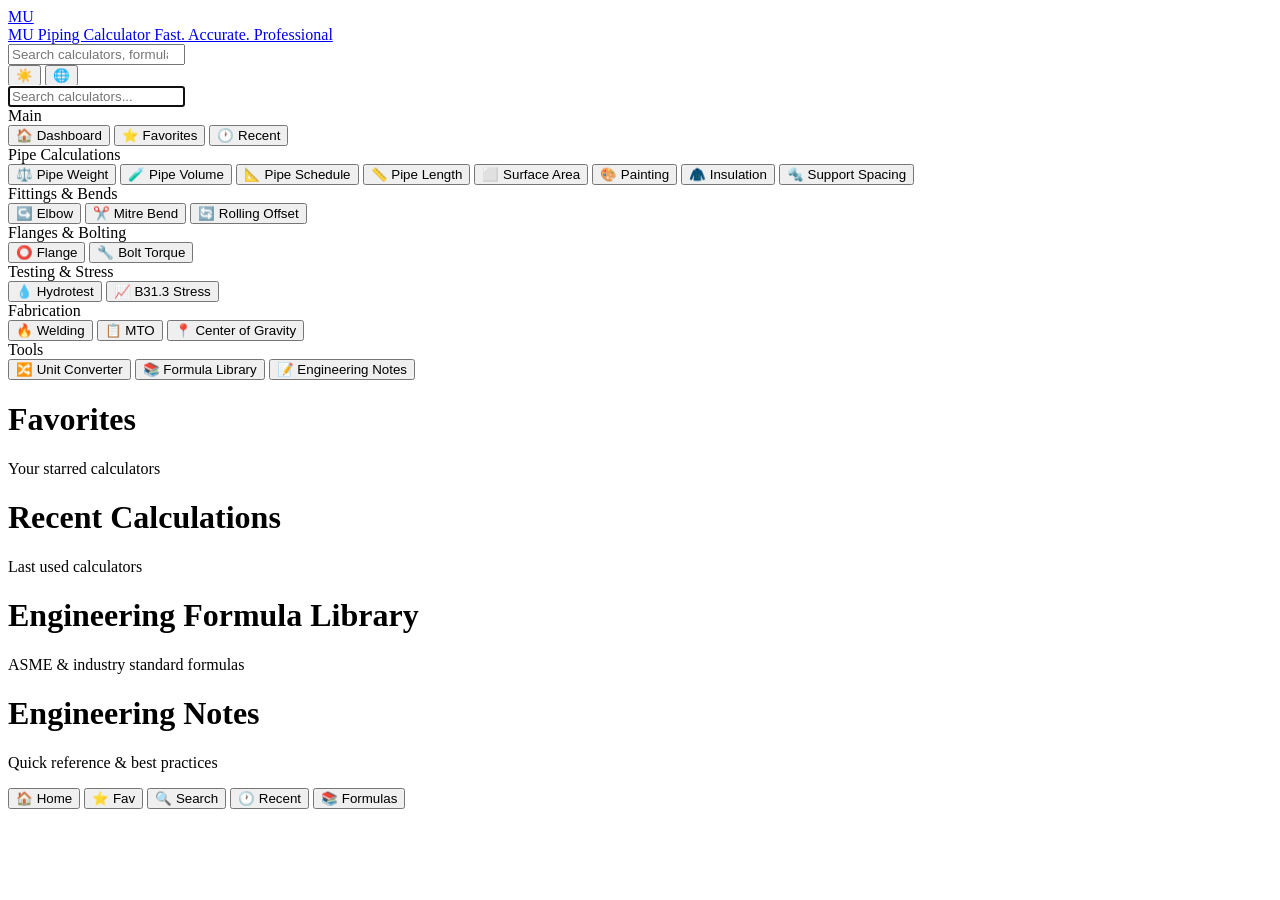
==== commit 709f90a9: "Add files via upload" ====
--- a/index.html
+++ b/index.html
@@ -4,1132 +4,24 @@
   <meta charset="UTF-8" />
   <meta name="viewport" content="width=device-width, initial-scale=1.0, viewport-fit=cover, maximum-scale=1" />
   <meta name="theme-color" content="#1e40af" />
-  <link rel="icon" type="image/png" href="[data-uri]" />
-  <link rel="apple-touch-icon" href="[data-uri]" />
   <meta name="description" content="MU Piping Calculator - Professional ASME piping tools for Oil & Gas, Petrochemical, Offshore, Refinery" />
   <meta name="apple-mobile-web-app-capable" content="yes" />
   <meta name="apple-mobile-web-app-status-bar-style" content="black-translucent" />
-  
-  
+  <link rel="manifest" href="manifest.json" />
+  <link rel="icon" type="image/png" sizes="192x192" href="icons/icon-192.png" />
+  <link rel="icon" type="image/png" sizes="512x512" href="icons/icon-512.png" />
+  <link rel="apple-touch-icon" href="icons/icon-192.png" />
+  <link rel="icon" href="icons/icon-192.png" />
   <title>MU Piping Calculator</title>
   <link rel="preconnect" href="https://fonts.googleapis.com" />
   <link href="https://fonts.googleapis.com/css2?family=Inter:wght@400;500;600;700;800&family=JetBrains+Mono:wght@400;500&display=swap" rel="stylesheet" />
-  <style>
-:root {
-  --bg-primary: #0f172a;
-  --bg-secondary: #1e293b;
-  --bg-card: #1e293b;
-  --bg-input: #334155;
-  --text-primary: #f1f5f9;
-  --text-secondary: #94a3b8;
-  --text-muted: #64748b;
-  --accent: #3b82f6;
-  --accent-hover: #2563eb;
-  --accent-orange: #f97316;
-  --accent-green: #22c55e;
-  --border: #334155;
-  --shadow: 0 4px 6px -1px rgba(0,0,0,0.3);
-  --radius: 12px;
-  --radius-sm: 8px;
-  --success: #22c55e;
-  --warning: #eab308;
-  --danger: #ef4444;
-  --font: 'Inter', system-ui, -apple-system, sans-serif;
-  --header-h: 56px;
-  --nav-h: 64px;
-}
-
-[data-theme="light"] {
-  --bg-primary: #f8fafc;
-  --bg-secondary: #ffffff;
-  --bg-card: #ffffff;
-  --bg-input: #f1f5f9;
-  --text-primary: #0f172a;
-  --text-secondary: #475569;
-  --text-muted: #94a3b8;
-  --border: #e2e8f0;
-  --shadow: 0 4px 6px -1px rgba(0,0,0,0.08);
-}
-
-* {
-  box-sizing: border-box;
-  margin: 0;
-  padding: 0;
-  -webkit-tap-highlight-color: transparent;
-}
-
-html {
-  font-size: 16px;
-  scroll-behavior: smooth;
-}
-
-body {
-  font-family: var(--font);
-  background: var(--bg-primary);
-  color: var(--text-primary);
-  min-height: 100dvh;
-  line-height: 1.5;
-  overflow-x: hidden;
-}
-
-/* Header */
-.app-header {
-  position: sticky;
-  top: 0;
-  z-index: 100;
-  height: var(--header-h);
-  background: var(--bg-secondary);
-  border-bottom: 1px solid var(--border);
-  display: flex;
-  align-items: center;
-  justify-content: space-between;
-  padding: 0 12px 0 14px;
-  gap: 8px;
-  box-shadow: var(--shadow);
-}
-
-.logo {
-  display: flex;
-  align-items: center;
-  gap: 10px;
-  font-weight: 700;
-  font-size: 1.1rem;
-  color: var(--text-primary);
-  text-decoration: none;
-}
-
-.logo-icon {
-  width: 36px;
-  height: 36px;
-  background: linear-gradient(135deg, var(--accent), var(--accent-orange));
-  border-radius: 10px;
-  display: flex;
-  align-items: center;
-  justify-content: center;
-  font-size: 18px;
-  color: white;
-  font-weight: 800;
-}
-
-.header-actions {
-  display: flex;
-  align-items: center;
-  gap: 10px;
-  flex-shrink: 0;
-}
-
-.header-tools {
-  display: flex;
-  align-items: center;
-  gap: 2px;
-  background: var(--bg-input);
-  border: 1px solid var(--border);
-  border-radius: 12px;
-  padding: 3px;
-}
-
-.icon-btn {
-  width: 36px;
-  height: 36px;
-  border: none;
-  background: transparent;
-  color: var(--text-primary);
-  border-radius: 9px;
-  display: flex;
-  align-items: center;
-  justify-content: center;
-  cursor: pointer;
-  transition: all 0.15s ease;
-  font-size: 16px;
-  line-height: 1;
-  padding: 0;
-}
-
-.icon-btn:hover, .icon-btn:active {
-  background: var(--accent);
-  color: white;
-}
-
-.logo-text {
-  white-space: nowrap;
-  overflow: hidden;
-  text-overflow: ellipsis;
-  max-width: 42vw;
-}
-
-@media (max-width: 380px) {
-  .logo-text { max-width: 28vw; font-size: 0.95rem; }
-  .lang-select { max-width: 88px; font-size: 11px; min-width: 72px; padding: 6px 6px; }
-  .icon-btn { width: 34px; height: 34px; font-size: 15px; }
-}
-
-/* Search */
-.search-overlay {
-  display: none;
-  position: fixed;
-  inset: 0;
-  background: rgba(0,0,0,0.6);
-  z-index: 200;
-  padding: 16px;
-}
-
-.search-overlay.active {
-  display: flex;
-  flex-direction: column;
-}
-
-.search-box {
-  background: var(--bg-card);
-  border-radius: var(--radius);
-  padding: 16px;
-  max-width: 600px;
-  width: 100%;
-  margin: 60px auto 0;
-}
-
-.search-input {
-  width: 100%;
-  padding: 14px 16px;
-  font-size: 1.1rem;
-  border: 2px solid var(--border);
-  border-radius: var(--radius-sm);
-  background: var(--bg-input);
-  color: var(--text-primary);
-  outline: none;
-}
-
-.search-input:focus {
-  border-color: var(--accent);
-}
-
-.search-results {
-  margin-top: 12px;
-  max-height: 60vh;
-  overflow-y: auto;
-}
-
-.search-item {
-  padding: 12px 16px;
-  border-radius: var(--radius-sm);
-  cursor: pointer;
-  display: flex;
-  align-items: center;
-  gap: 12px;
-  transition: background 0.15s;
-}
-
-.search-item:hover {
-  background: var(--bg-input);
-}
-
-/* Main Layout */
-.app-container {
-  display: flex;
-  min-height: calc(100dvh - var(--header-h));
-}
-
-.sidebar {
-  display: none;
-  width: 280px;
-  background: var(--bg-secondary);
-  border-right: 1px solid var(--border);
-  padding: 16px 12px;
-  overflow-y: auto;
-  flex-shrink: 0;
-}
-
-.sidebar-section {
-  margin-bottom: 20px;
-}
-
-.sidebar-title {
-  font-size: 0.7rem;
-  text-transform: uppercase;
-  letter-spacing: 0.08em;
-  color: var(--text-muted);
-  padding: 0 12px 8px;
-  font-weight: 600;
-}
-
-.nav-item {
-  display: flex;
-  align-items: center;
-  gap: 12px;
-  padding: 10px 12px;
-  border-radius: var(--radius-sm);
-  color: var(--text-secondary);
-  text-decoration: none;
-  font-size: 0.9rem;
-  font-weight: 500;
-  cursor: pointer;
-  transition: all 0.15s;
-  border: none;
-  background: none;
-  width: 100%;
-  text-align: left;
-}
-
-.nav-item:hover, .nav-item.active {
-  background: var(--bg-input);
-  color: var(--accent);
-}
-
-.nav-item .icon {
-  font-size: 1.2rem;
-  width: 24px;
-  text-align: center;
-}
-
-.main-content {
-  flex: 1;
-  padding: 16px;
-  padding-bottom: calc(var(--nav-h) + 24px);
-  max-width: 100%;
-  overflow-x: hidden;
-}
-
-/* Dashboard */
-.page {
-  display: none;
-  animation: fadeIn 0.25s ease;
-}
-
-.page.active {
-  display: block;
-}
-
-@keyframes fadeIn {
-  from { opacity: 0; transform: translateY(8px); }
-  to { opacity: 1; transform: translateY(0); }
-}
-
-.page-title {
-  font-size: 1.5rem;
-  font-weight: 700;
-  margin-bottom: 4px;
-}
-
-.page-subtitle {
-  color: var(--text-secondary);
-  font-size: 0.9rem;
-  margin-bottom: 20px;
-}
-
-.card-grid {
-  display: grid;
-  grid-template-columns: repeat(auto-fill, minmax(150px, 1fr));
-  gap: 12px;
-}
-
-.calc-card {
-  background: var(--bg-card);
-  border: 1px solid var(--border);
-  border-radius: var(--radius);
-  padding: 16px 12px;
-  text-align: center;
-  cursor: pointer;
-  transition: all 0.2s;
-  box-shadow: var(--shadow);
-}
-
-.calc-card:hover, .calc-card:active {
-  border-color: var(--accent);
-  transform: translateY(-2px);
-  box-shadow: 0 8px 16px -4px rgba(59,130,246,0.25);
-}
-
-.calc-card .card-icon {
-  font-size: 1.8rem;
-  margin-bottom: 8px;
-}
-
-.calc-card .card-title {
-  font-size: 0.85rem;
-  font-weight: 600;
-  color: var(--text-primary);
-}
-
-.calc-card .card-desc {
-  font-size: 0.7rem;
-  color: var(--text-muted);
-  margin-top: 4px;
-}
-
-/* Calculator Form */
-.calc-header {
-  display: flex;
-  align-items: center;
-  gap: 12px;
-  margin-bottom: 20px;
-}
-
-.back-btn {
-  width: 40px;
-  height: 40px;
-  border-radius: 10px;
-  border: 1px solid var(--border);
-  background: var(--bg-input);
-  color: var(--text-primary);
-  display: flex;
-  align-items: center;
-  justify-content: center;
-  cursor: pointer;
-  font-size: 1.2rem;
-}
-
-.calc-form {
-  background: var(--bg-card);
-  border: 1px solid var(--border);
-  border-radius: var(--radius);
-  padding: 20px 16px;
-  margin-bottom: 16px;
-}
-
-.form-group {
-  margin-bottom: 16px;
-}
-
-.form-group label {
-  display: block;
-  font-size: 0.85rem;
-  font-weight: 600;
-  color: var(--text-secondary);
-  margin-bottom: 6px;
-}
-
-.form-row {
-  display: flex;
-  gap: 12px;
-  flex-wrap: wrap;
-}
-
-.form-row .form-group {
-  flex: 1;
-  min-width: 120px;
-}
-
-input[type="number"],
-input[type="text"],
-select {
-  width: 100%;
-  padding: 14px 16px;
-  font-size: 1.05rem;
-  border: 2px solid var(--border);
-  border-radius: var(--radius-sm);
-  background: var(--bg-input);
-  color: var(--text-primary);
-  outline: none;
-  transition: border-color 0.15s;
-  -moz-appearance: textfield;
-}
-
-input[type="number"]::-webkit-outer-spin-button,
-input[type="number"]::-webkit-inner-spin-button {
-  -webkit-appearance: none;
-}
-
-input:focus, select:focus {
-  border-color: var(--accent);
-}
-
-.unit-label {
-  font-size: 0.8rem;
-  color: var(--text-muted);
-  margin-top: 4px;
-}
-
-.btn-group {
-  display: flex;
-  gap: 10px;
-  flex-wrap: wrap;
-  margin-top: 8px;
-}
-
-.btn {
-  padding: 14px 20px;
-  font-size: 1rem;
-  font-weight: 600;
-  border: none;
-  border-radius: var(--radius-sm);
-  cursor: pointer;
-  transition: all 0.15s;
-  display: inline-flex;
-  align-items: center;
-  justify-content: center;
-  gap: 8px;
-  flex: 1;
-  min-width: 100px;
-}
-
-.btn-primary {
-  background: var(--accent);
-  color: white;
-}
-
-.btn-primary:hover {
-  background: var(--accent-hover);
-}
-
-.btn-secondary {
-  background: var(--bg-input);
-  color: var(--text-primary);
-  border: 1px solid var(--border);
-}
-
-.btn-orange {
-  background: var(--accent-orange);
-  color: white;
-}
-
-.btn-success {
-  background: var(--success);
-  color: white;
-}
-
-/* Results */
-.results-panel {
-  background: var(--bg-card);
-  border: 1px solid var(--border);
-  border-radius: var(--radius);
-  padding: 20px 16px;
-  margin-bottom: 16px;
-  display: none;
-}
-
-.results-panel.visible {
-  display: block;
-  animation: fadeIn 0.3s ease;
-}
-
-.results-title {
-  font-size: 1.1rem;
-  font-weight: 700;
-  margin-bottom: 16px;
-  display: flex;
-  align-items: center;
-  gap: 8px;
-}
-
-.result-item {
-  display: flex;
-  justify-content: space-between;
-  align-items: flex-start;
-  padding: 12px 0;
-  border-bottom: 1px solid var(--border);
-}
-
-.result-item:last-child {
-  border-bottom: none;
-}
-
-.result-label {
-  font-size: 0.9rem;
-  color: var(--text-secondary);
-  flex: 1;
-}
-
-.result-value {
-  font-size: 1.1rem;
-  font-weight: 700;
-  color: var(--accent);
-  text-align: right;
-}
-
-.result-unit {
-  font-size: 0.8rem;
-  color: var(--text-muted);
-  font-weight: 500;
-  margin-left: 4px;
-}
-
-.formula-box {
-  background: var(--bg-input);
-  border-radius: var(--radius-sm);
-  padding: 12px 14px;
-  margin: 12px 0;
-  font-family: 'JetBrains Mono', 'Fira Code', monospace;
-  font-size: 0.85rem;
-  color: var(--text-secondary);
-  overflow-x: auto;
-  white-space: pre-wrap;
-  border-left: 3px solid var(--accent);
-}
-
-.step-box {
-  margin-top: 16px;
-}
-
-.step {
-  padding: 8px 0;
-  font-size: 0.9rem;
-  color: var(--text-secondary);
-}
-
-.step strong {
-  color: var(--text-primary);
-}
-
-/* Action bar for results */
-.action-bar {
-  display: flex;
-  gap: 8px;
-  flex-wrap: wrap;
-  margin-top: 16px;
-}
-
-.action-bar .btn {
-  flex: 1;
-  min-width: 80px;
-  padding: 12px;
-  font-size: 0.9rem;
-}
-
-/* Bottom Nav (Mobile) */
-.bottom-nav {
-  position: fixed;
-  bottom: 0;
-  left: 0;
-  right: 0;
-  height: var(--nav-h);
-  background: var(--bg-secondary);
-  border-top: 1px solid var(--border);
-  display: flex;
-  justify-content: space-around;
-  align-items: center;
-  z-index: 90;
-  padding-bottom: env(safe-area-inset-bottom);
-}
-
-.bottom-nav-item {
-  display: flex;
-  flex-direction: column;
-  align-items: center;
-  gap: 2px;
-  color: var(--text-muted);
-  font-size: 0.65rem;
-  font-weight: 500;
-  background: none;
-  border: none;
-  cursor: pointer;
-  padding: 6px 12px;
-  transition: color 0.15s;
-}
-
-.bottom-nav-item.active {
-  color: var(--accent);
-}
-
-.bottom-nav-item .icon {
-  font-size: 1.4rem;
-}
-
-/* Favorites badge */
-.fav-btn.active {
-  color: var(--accent-orange);
-}
-
-/* Notes & Library */
-.note-card, .formula-card {
-  background: var(--bg-card);
-  border: 1px solid var(--border);
-  border-radius: var(--radius);
-  padding: 16px;
-  margin-bottom: 12px;
-}
-
-.note-card h3, .formula-card h3 {
-  font-size: 1rem;
-  margin-bottom: 8px;
-}
-
-.note-card p, .formula-card p {
-  font-size: 0.9rem;
-  color: var(--text-secondary);
-}
-
-/* Toast */
-.toast {
-  position: fixed;
-  bottom: calc(var(--nav-h) + 20px);
-  left: 50%;
-  transform: translateX(-50%) translateY(100px);
-  background: var(--bg-secondary);
-  color: var(--text-primary);
-  padding: 12px 24px;
-  border-radius: 50px;
-  box-shadow: var(--shadow);
-  border: 1px solid var(--border);
-  z-index: 300;
-  opacity: 0;
-  transition: all 0.3s;
-  font-size: 0.9rem;
-  font-weight: 500;
-  white-space: nowrap;
-}
-
-.toast.show {
-  opacity: 1;
-  transform: translateX(-50%) translateY(0);
-}
-
-/* Desktop */
-@media (min-width: 768px) {
-  .sidebar {
-    display: block;
-  }
-  .bottom-nav {
-    display: none;
-  }
-  .main-content {
-    padding: 24px;
-    padding-bottom: 24px;
-  }
-  .card-grid {
-    grid-template-columns: repeat(auto-fill, minmax(180px, 1fr));
-    gap: 16px;
-  }
-  .calc-form, .results-panel {
-    padding: 24px;
-  }
-}
-
-@media (min-width: 1024px) {
-  .main-content {
-    max-width: 900px;
-  }
-}
-
-/* Print / PDF */
-@media print {
-  .app-header, .sidebar, .bottom-nav, .btn, .action-bar, .back-btn {
-    display: none !important;
-  }
-  .main-content {
-    padding: 0;
-  }
-  body {
-    background: white;
-    color: black;
-  }
-}
-
-/* Loading */
-.loading {
-  display: flex;
-  justify-content: center;
-  padding: 40px;
-}
-
-.spinner {
-  width: 40px;
-  height: 40px;
-  border: 3px solid var(--border);
-  border-top-color: var(--accent);
-  border-radius: 50%;
-  animation: spin 0.8s linear infinite;
-}
-
-@keyframes spin {
-  to { transform: rotate(360deg); }
-}
-
-/* Empty state */
-.empty-state {
-  text-align: center;
-  padding: 40px 20px;
-  color: var(--text-muted);
-}
-
-.empty-state .icon {
-  font-size: 3rem;
-  margin-bottom: 12px;
-}
-
-.lang-select {
-  appearance: none;
-  -webkit-appearance: none;
-  background: var(--bg-input) url("data:image/svg+xml,%3Csvg xmlns='http://www.w3.org/2000/svg' width='12' height='12' viewBox='0 0 24 24' fill='none' stroke='%9494a3' stroke-width='2.5'%3E%3Cpath d='M6 9l6 6 6-6'/%3E%3C/svg%3E") no-repeat right 8px center;
-  color: var(--text-primary);
-  border: 1px solid var(--border);
-  border-radius: 12px;
-  padding: 0 28px 0 12px;
-  font-size: 12px;
-  font-weight: 600;
-  cursor: pointer;
-  height: 42px;
-  min-width: 100px;
-  max-width: 130px;
-  line-height: 42px;
-}
-.lang-select:focus {
-  outline: none;
-  border-color: var(--accent);
-  box-shadow: 0 0 0 2px rgba(59,130,246,0.25);
-}
-.lang-select:hover {
-  border-color: var(--accent);
-}
-
-
-/* ===== Header brand (title + tagline) ===== */
-.app-header {
-  position: sticky;
-  top: 0;
-  z-index: 100;
-  min-height: var(--header-h);
-  background: linear-gradient(135deg, #1d4ed8 0%, #1e3a8a 55%, #0f172a 100%);
-  border-bottom: none;
-  display: flex;
-  align-items: center;
-  justify-content: flex-start;
-  padding: 12px 16px;
-  box-shadow: 0 4px 20px rgba(0,0,0,0.25);
-}
-
-.logo {
-  display: flex;
-  align-items: center;
-  gap: 12px;
-  text-decoration: none;
-  color: #fff;
-  min-width: 0;
-}
-
-.logo-icon {
-  width: 44px;
-  height: 44px;
-  border-radius: 12px;
-  flex-shrink: 0;
-  overflow: hidden;
-  box-shadow: 0 2px 10px rgba(0,0,0,0.25);
-}
-
-.logo-copy {
-  display: flex;
-  flex-direction: column;
-  gap: 2px;
-  min-width: 0;
-}
-
-.logo-title {
-  font-weight: 800;
-  font-size: 1.15rem;
-  letter-spacing: -0.02em;
-  color: #fff;
-  line-height: 1.2;
-  white-space: nowrap;
-  overflow: hidden;
-  text-overflow: ellipsis;
-}
-
-.logo-tagline {
-  font-size: 0.75rem;
-  font-weight: 500;
-  color: rgba(255,255,255,0.78);
-  letter-spacing: 0.02em;
-  white-space: nowrap;
-  overflow: hidden;
-  text-overflow: ellipsis;
-}
-
-/* ===== Quick action tiles ===== */
-.quick-actions {
-  display: grid;
-  grid-template-columns: repeat(4, 1fr);
-  gap: 10px;
-  padding: 12px 14px 8px;
-  background: var(--bg-primary);
-}
-
-.qa-btn {
-  display: flex;
-  flex-direction: column;
-  align-items: center;
-  justify-content: center;
-  gap: 6px;
-  padding: 12px 6px;
-  border: 1px solid var(--border);
-  border-radius: 14px;
-  background: var(--bg-secondary);
-  color: var(--text-primary);
-  cursor: pointer;
-  transition: transform 0.15s ease, background 0.15s ease, border-color 0.15s ease;
-  box-shadow: 0 2px 8px rgba(0,0,0,0.12);
-  min-height: 72px;
-}
-
-.qa-btn:hover, .qa-btn:active {
-  border-color: var(--accent);
-  background: var(--bg-input);
-  transform: translateY(-1px);
-}
-
-.qa-icon {
-  font-size: 1.35rem;
-  line-height: 1;
-}
-
-.qa-label {
-  font-size: 0.7rem;
-  font-weight: 600;
-  color: var(--text-muted);
-  letter-spacing: 0.01em;
-}
-
-.qa-btn:hover .qa-label, .qa-btn:active .qa-label {
-  color: var(--text-primary);
-}
-
-/* Language bottom sheet */
-.lang-sheet[hidden] { display: none !important; }
-.lang-sheet {
-  position: fixed;
-  inset: 0;
-  z-index: 300;
-  display: flex;
-  align-items: flex-end;
-  justify-content: center;
-}
-.lang-sheet-backdrop {
-  position: absolute;
-  inset: 0;
-  background: rgba(0,0,0,0.55);
-}
-.lang-sheet-panel {
-  position: relative;
-  width: 100%;
-  max-width: 420px;
-  background: var(--bg-secondary);
-  border-radius: 18px 18px 0 0;
-  padding: 16px 16px 28px;
-  border: 1px solid var(--border);
-  box-shadow: 0 -8px 30px rgba(0,0,0,0.35);
-}
-.lang-sheet-title {
-  font-weight: 700;
-  font-size: 0.95rem;
-  margin-bottom: 12px;
-  color: var(--text-primary);
-  text-align: center;
-}
-.lang-option {
-  display: block;
-  width: 100%;
-  text-align: left;
-  padding: 14px 16px;
-  margin-bottom: 8px;
-  border-radius: 12px;
-  border: 1px solid var(--border);
-  background: var(--bg-input);
-  color: var(--text-primary);
-  font-size: 1rem;
-  font-weight: 600;
-  cursor: pointer;
-}
-.lang-option:hover, .lang-option.active {
-  border-color: var(--accent);
-  background: rgba(59,130,246,0.15);
-}
-
-@media (min-width: 768px) {
-  .quick-actions {
-    max-width: 520px;
-    margin: 0 auto;
-  }
-  .logo-title { font-size: 1.25rem; }
-}
-
-
-/* Compact brand header (screenshot style) */
-.app-header {
-  position: sticky;
-  top: 0;
-  z-index: 100;
-  min-height: 56px;
-  height: auto;
-  background: linear-gradient(180deg, #0b1f4a 0%, #0f172a 100%);
-  border-bottom: 1px solid rgba(255,255,255,0.06);
-  display: flex;
-  align-items: center;
-  justify-content: space-between;
-  padding: 10px 12px 10px 14px;
-  gap: 8px;
-  box-shadow: 0 2px 12px rgba(0,0,0,0.35);
-}
-
-.logo {
-  display: flex;
-  align-items: center;
-  gap: 10px;
-  text-decoration: none;
-  color: #fff;
-  min-width: 0;
-  flex: 1;
-}
-
-.logo-icon {
-  width: 40px;
-  height: 40px;
-  border-radius: 11px;
-  flex-shrink: 0;
-  overflow: hidden;
-}
-
-.logo-copy {
-  display: flex;
-  flex-direction: column;
-  gap: 1px;
-  min-width: 0;
-}
-
-.logo-title {
-  font-weight: 800;
-  font-size: 0.98rem;
-  color: #fff;
-  line-height: 1.15;
-  white-space: nowrap;
-  overflow: hidden;
-  text-overflow: ellipsis;
-}
-
-.logo-tagline {
-  font-size: 0.68rem;
-  font-weight: 500;
-  color: rgba(255,255,255,0.72);
-  white-space: nowrap;
-  overflow: hidden;
-  text-overflow: ellipsis;
-}
-
-.header-actions {
-  display: flex;
-  align-items: center;
-  gap: 2px;
-  flex-shrink: 0;
-}
-
-.header-actions .icon-btn {
-  width: 38px;
-  height: 38px;
-  border: none;
-  background: transparent;
-  color: rgba(255,255,255,0.92);
-  border-radius: 10px;
-  display: flex;
-  align-items: center;
-  justify-content: center;
-  font-size: 17px;
-  cursor: pointer;
-  padding: 0;
-}
-
-.header-actions .icon-btn:hover,
-.header-actions .icon-btn:active {
-  background: rgba(255,255,255,0.12);
-  color: #fff;
-}
-
-/* hide old quick-actions if any remnant */
-.quick-actions { display: none !important; }
-
-#page-dashboard > .page-title,
-#page-dashboard > .page-subtitle {
-  display: none !important;
-}
-
-.formula-cat {
-  font-size: 0.75rem;
-  font-weight: 700;
-  text-transform: uppercase;
-  letter-spacing: 0.06em;
-  color: var(--accent, #3b82f6);
-  margin: 18px 4px 8px;
-}
-.formula-sketch {
-  margin: 10px 0;
-  padding: 8px;
-  background: var(--bg-elevated, #1e293b);
-  border-radius: 12px;
-  border: 1px solid var(--border, #334155);
-  text-align: center;
-}
-.formula-vars, .formula-ref {
-  font-size: 0.85rem;
-  color: var(--text-muted, #94a3b8);
-  margin: 8px 0 0;
-  line-height: 1.45;
-}
-.formula-ref {
-  color: #93c5fd;
-}
-.formula-card {
-  margin-bottom: 12px;
-}
-
-/* Desktop / tablet search in header */
-.desktop-search-box {
-  display: none;
-  flex: 1;
-  max-width: 420px;
-  margin: 0 16px;
-  position: relative;
-}
-.desktop-search-input {
-  width: 100%;
-  padding: 10px 14px 10px 36px;
-  border-radius: 12px;
-  border: 1px solid rgba(255,255,255,0.12);
-  background: rgba(15,23,42,0.55) url("data:image/svg+xml,%3Csvg xmlns='http://www.w3.org/2000/svg' width='16' height='16' fill='%2394a3b8' viewBox='0 0 16 16'%3E%3Cpath d='M11.742 10.344a6.5 6.5 0 1 0-1.397 1.398h-.001l3.85 3.85a1 1 0 0 0 1.415-1.414l-3.85-3.85zm-5.242.656a5 5 0 1 1 0-10 5 5 0 0 1 0 10z'/%3E%3C/svg%3E") no-repeat 12px center;
-  color: #fff;
-  font-size: 0.9rem;
-  outline: none;
-}
-.desktop-search-input::placeholder { color: rgba(255,255,255,0.45); }
-.desktop-search-input:focus {
-  border-color: rgba(96,165,250,0.6);
-  background-color: rgba(15,23,42,0.85);
-}
-.desktop-search-results {
-  position: absolute;
-  top: calc(100% + 6px);
-  left: 0;
-  right: 0;
-  max-height: 360px;
-  overflow-y: auto;
-  background: var(--bg-secondary, #1e293b);
-  border: 1px solid var(--border, #334155);
-  border-radius: 12px;
-  box-shadow: 0 12px 40px rgba(0,0,0,0.45);
-  z-index: 200;
-}
-.desktop-search-results .search-item {
-  display: flex;
-  gap: 12px;
-  align-items: flex-start;
-  padding: 10px 14px;
-  cursor: pointer;
-  border-bottom: 1px solid var(--border, #334155);
-  color: var(--text-primary, #e2e8f0);
-}
-.desktop-search-results .search-item:hover {
-  background: rgba(59,130,246,0.12);
-}
-.desktop-search-results .search-item:last-child { border-bottom: none; }
-
-@media (min-width: 768px) {
-  .desktop-search-box { display: block; }
-}
-@media (max-width: 767px) {
-  .desktop-search-box { display: none !important; }
-}
-
-</style>
+  <link rel="stylesheet" href="css/styles.css" />
 </head>
 <body>
   <!-- Header -->
   <header class="app-header">
     <a href="#" class="logo" onclick="showPage('dashboard'); return false;">
-      <div class="logo-icon"><img src="[data-uri]" alt="MU" width="40" height="40" style="display:block;width:100%;height:100%;object-fit:cover;border-radius:11px"/></div>
+      <div class="logo-icon">MU</div>
       <div class="logo-copy">
         <span class="logo-title">MU Piping Calculator</span>
         <span class="logo-tagline">Fast. Accurate. Professional</span>
@@ -1153,6 +45,19 @@
       <button type="button" class="lang-option" data-lang="hi">हिन्दी</button>
       <button type="button" class="lang-option" data-lang="pt">Português</button>
       <button type="button" class="lang-option" data-lang="ta">தமிழ்</button>
+    </div>
+  </div>
+
+  
+  <div class="unit-picker-sheet" id="unitPickerSheet" hidden>
+    <div class="unit-picker-backdrop" id="unitPickerBackdrop"></div>
+    <div class="unit-picker-panel">
+      <div class="unit-picker-handle"></div>
+      <div class="unit-picker-title">Select unit</div>
+      <div class="unit-picker-search-wrap">
+        <input type="search" id="unitPickerSearch" class="unit-picker-search" placeholder="Search units (inch, psi, kg…)" autocomplete="off" />
+      </div>
+      <div class="unit-picker-list" id="unitPickerList"></div>
     </div>
   </div>
 
@@ -1280,3184 +185,15 @@
 
   <div class="toast" id="toast"></div>
 
-  
-
+  <script src="js/pipe-data.js"></script>
+  <script src="js/calculators.js"></script>
+  <script src="js/app.js"></script>
   <script>
-/**
- * MU Piping Calculator - ASME B36.10 / B36.19 Pipe Dimension Data
- * All dimensions in mm / kg/m where applicable. Weights for carbon steel density ~7.85 g/cm³
- */
-const PIPE_DATA = {
-  // NPS: { od_mm, schedules: { sch: wall_mm } }
-  // OD is fixed per NPS per ASME B36.10
-  pipes: {
-    "1/8": { nps: "1/8", dn: 6, od: 10.3, schedules: { "10": 1.24, "30": 1.45, "40": 1.73, "STD": 1.73, "80": 2.41, "XS": 2.41 } },
-    "1/4": { nps: "1/4", dn: 8, od: 13.7, schedules: { "10": 1.65, "30": 1.85, "40": 2.24, "STD": 2.24, "80": 3.02, "XS": 3.02 } },
-    "3/8": { nps: "3/8", dn: 10, od: 17.1, schedules: { "10": 1.65, "30": 1.85, "40": 2.31, "STD": 2.31, "80": 3.20, "XS": 3.20 } },
-    "1/2": { nps: "1/2", dn: 15, od: 21.3, schedules: { "5": 1.65, "10": 2.11, "40": 2.77, "STD": 2.77, "80": 3.73, "XS": 3.73, "160": 4.78, "XXS": 7.47 } },
-    "3/4": { nps: "3/4", dn: 20, od: 26.7, schedules: { "5": 1.65, "10": 2.11, "40": 2.87, "STD": 2.87, "80": 3.91, "XS": 3.91, "160": 5.56, "XXS": 7.82 } },
-    "1": { nps: "1", dn: 25, od: 33.4, schedules: { "5": 1.65, "10": 2.77, "40": 3.38, "STD": 3.38, "80": 4.55, "XS": 4.55, "160": 6.35, "XXS": 9.09 } },
-    "1-1/4": { nps: "1-1/4", dn: 32, od: 42.2, schedules: { "5": 1.65, "10": 2.77, "40": 3.56, "STD": 3.56, "80": 4.85, "XS": 4.85, "160": 6.35, "XXS": 9.70 } },
-    "1-1/2": { nps: "1-1/2", dn: 40, od: 48.3, schedules: { "5": 1.65, "10": 2.77, "40": 3.68, "STD": 3.68, "80": 5.08, "XS": 5.08, "160": 7.14, "XXS": 10.15 } },
-    "2": { nps: "2", dn: 50, od: 60.3, schedules: { "5": 1.65, "10": 2.77, "40": 3.91, "STD": 3.91, "80": 5.54, "XS": 5.54, "160": 8.74, "XXS": 11.07 } },
-    "2-1/2": { nps: "2-1/2", dn: 65, od: 73.0, schedules: { "5": 2.11, "10": 3.05, "40": 5.16, "STD": 5.16, "80": 7.01, "XS": 7.01, "160": 9.53, "XXS": 14.02 } },
-    "3": { nps: "3", dn: 80, od: 88.9, schedules: { "5": 2.11, "10": 3.05, "40": 5.49, "STD": 5.49, "80": 7.62, "XS": 7.62, "160": 11.13, "XXS": 15.24 } },
-    "3-1/2": { nps: "3-1/2", dn: 90, od: 101.6, schedules: { "5": 2.11, "10": 3.05, "40": 5.74, "STD": 5.74, "80": 8.08, "XS": 8.08 } },
-    "4": { nps: "4", dn: 100, od: 114.3, schedules: { "5": 2.11, "10": 3.05, "40": 6.02, "STD": 6.02, "80": 8.56, "XS": 8.56, "120": 11.13, "160": 13.49, "XXS": 17.12 } },
-    "5": { nps: "5", dn: 125, od: 141.3, schedules: { "5": 2.77, "10": 3.40, "40": 6.55, "STD": 6.55, "80": 9.53, "XS": 9.53, "120": 12.70, "160": 15.88, "XXS": 19.05 } },
-    "6": { nps: "6", dn: 150, od: 168.3, schedules: { "5": 2.77, "10": 3.40, "40": 7.11, "STD": 7.11, "80": 10.97, "XS": 10.97, "120": 14.27, "160": 18.26, "XXS": 21.95 } },
-    "8": { nps: "8", dn: 200, od: 219.1, schedules: { "5": 2.77, "10": 3.76, "20": 6.35, "30": 7.04, "40": 8.18, "STD": 8.18, "60": 10.31, "80": 12.70, "XS": 12.70, "100": 15.09, "120": 18.26, "140": 20.62, "160": 23.01, "XXS": 22.23 } },
-    "10": { nps: "10", dn: 250, od: 273.0, schedules: { "5": 3.40, "10": 4.19, "20": 6.35, "30": 7.80, "40": 9.27, "STD": 9.27, "60": 12.70, "80": 15.09, "100": 18.26, "120": 21.44, "140": 25.40, "160": 28.58 } },
-    "12": { nps: "12", dn: 300, od: 323.8, schedules: { "5": 3.96, "10": 4.57, "20": 6.35, "30": 8.38, "40": 10.31, "STD": 9.53, "60": 14.27, "80": 17.48, "XS": 12.70, "100": 21.44, "120": 25.40, "140": 28.58, "160": 33.32 } },
-    "14": { nps: "14", dn: 350, od: 355.6, schedules: { "10": 6.35, "20": 7.92, "30": 9.53, "40": 11.13, "STD": 9.53, "60": 15.09, "80": 19.05, "XS": 12.70, "100": 23.83, "120": 27.79, "140": 31.75, "160": 35.71 } },
-    "16": { nps: "16", dn: 400, od: 406.4, schedules: { "10": 6.35, "20": 7.92, "30": 9.53, "40": 12.70, "STD": 9.53, "60": 16.66, "80": 21.44, "XS": 12.70, "100": 26.19, "120": 30.96, "140": 36.53, "160": 40.49 } },
-    "18": { nps: "18", dn: 450, od: 457.2, schedules: { "10": 6.35, "20": 7.92, "30": 11.13, "40": 14.27, "STD": 9.53, "60": 19.05, "80": 23.83, "XS": 12.70, "100": 29.36, "120": 34.93, "140": 39.67, "160": 45.24 } },
-    "20": { nps: "20", dn: 500, od: 508.0, schedules: { "10": 6.35, "20": 9.53, "30": 12.70, "40": 15.09, "STD": 9.53, "60": 20.62, "80": 26.19, "XS": 12.70, "100": 32.54, "120": 38.10, "140": 44.45, "160": 50.01 } },
-    "24": { nps: "24", dn: 600, od: 609.6, schedules: { "10": 6.35, "20": 9.53, "30": 14.27, "40": 17.48, "STD": 9.53, "60": 24.61, "80": 30.96, "XS": 12.70, "100": 38.89, "120": 45.24, "140": 52.37, "160": 59.54 } },
-    "22": { nps: "22", dn: 550, od: 558.8, schedules: { "10": 6.35, "20": 9.53, "30": 12.70, "STD": 9.53, "60": 22.23, "80": 28.58, "XS": 12.70, "100": 34.93, "120": 41.28, "140": 47.63, "160": 53.98 } },
-    "26": { nps: "26", dn: 650, od: 660.4, schedules: { "10": 7.92, "20": 12.70, "STD": 9.53, "XS": 12.70 } },
-    "28": { nps: "28", dn: 700, od: 711.2, schedules: { "10": 7.92, "20": 12.70, "30": 15.88, "STD": 9.53, "XS": 12.70 } },
-    "30": { nps: "30", dn: 750, od: 762.0, schedules: { "5": 6.35, "10": 7.92, "20": 12.70, "30": 15.88, "STD": 9.53, "XS": 12.70 } },
-    "32": { nps: "32", dn: 800, od: 812.8, schedules: { "10": 7.92, "20": 12.70, "30": 15.88, "40": 17.48, "STD": 9.53, "XS": 12.70 } },
-    "34": { nps: "34", dn: 850, od: 863.6, schedules: { "10": 7.92, "20": 12.70, "30": 15.88, "40": 17.48, "STD": 9.53, "XS": 12.70 } },
-    "36": { nps: "36", dn: 900, od: 914.4, schedules: { "10": 7.92, "20": 12.70, "30": 15.88, "40": 19.05, "STD": 9.53, "XS": 12.70 } },
-    "42": { nps: "42", dn: 1050, od: 1066.8, schedules: { "20": 12.70, "30": 15.88, "40": 21.44, "STD": 9.53, "XS": 12.70 } },
-    "48": { nps: "48", dn: 1200, od: 1219.2, schedules: { "20": 12.70, "30": 15.88, "40": 21.44, "STD": 9.53, "XS": 12.70 } }
-
-  },
-
-  // Elbow center-to-end (mm) per ASME B16.9 - Long Radius 90° = 1.5 × NPS (approx, actual tabulated)
-  elbowLR90: {
-    "1/2": 38, "3/4": 38, "1": 38, "1-1/4": 48, "1-1/2": 57, "2": 76, "2-1/2": 95, "3": 114, "3-1/2": 133, "4": 152, "5": 190, "6": 229, "8": 305, "10": 381, "12": 457, "14": 533, "16": 610, "18": 686, "20": 762, "22": 838, "24": 914, "26": 991, "28": 1067, "30": 1143, "32": 1219, "34": 1295, "36": 1372, "42": 1600, "48": 1829
-  },
-  elbowSR90: {
-    "1/2": 25, "3/4": 25, "1": 25, "1-1/4": 32, "1-1/2": 38, "2": 51, "2-1/2": 64,
-    "3": 76, "3-1/2": 89, "4": 102, "5": 127, "6": 152, "8": 203, "10": 254,
-    "12": 305, "14": 356, "16": 406, "18": 457, "20": 508, "22": 559, "24": 610, "26": 660, "28": 711, "30": 762, "32": 813, "34": 864, "36": 914, "42": 1067, "48": 1219
-  },
-  elbowLR45: {
-    "1/2": 16, "3/4": 19, "1": 22, "1-1/4": 25, "1-1/2": 29, "2": 35, "2-1/2": 44, "3": 51, "3-1/2": 57, "4": 64, "5": 79, "6": 95, "8": 127, "10": 159, "12": 190, "14": 222, "16": 254, "18": 286, "20": 318, "22": 343, "24": 381, "26": 406, "28": 438, "30": 470, "32": 502, "34": 533, "36": 565, "42": 660, "48": 759
-  },
-
-  // Density carbon steel kg/m³
-
-  teeEqual: {
-    "1/2": { C: 25, M: 25 }, "3/4": { C: 29, M: 29 }, "1": { C: 38, M: 38 },
-    "1-1/4": { C: 48, M: 48 }, "1-1/2": { C: 57, M: 57 }, "2": { C: 64, M: 64 },
-    "2-1/2": { C: 76, M: 76 }, "3": { C: 86, M: 86 }, "4": { C: 105, M: 105 },
-    "6": { C: 143, M: 143 }, "8": { C: 178, M: 178 }, "10": { C: 216, M: 216 },
-    "12": { C: 254, M: 254 }, "14": { C: 279, M: 279 }, "16": { C: 305, M: 305 },
-    "18": { C: 343, M: 343 }, "20": { C: 381, M: 381 }, "24": { C: 432, M: 432 }
-  },
-  reducerH: {
-    "3/4x1/2": 38, "1x1/2": 51, "1x3/4": 51, "1-1/4x1": 51, "1-1/2x1": 64,
-    "1-1/2x1-1/4": 64, "2x1": 76, "2x1-1/2": 76, "2-1/2x2": 89, "3x2": 89,
-    "3x2-1/2": 89, "4x2": 102, "4x3": 102, "6x4": 140, "8x6": 152,
-    "10x8": 178, "12x10": 203, "14x12": 330, "16x12": 356, "18x14": 381,
-    "20x16": 508, "24x20": 508
-  },
-
-  // Reducing Tee (ASME B16.9) — outlet branch run dimensions C / M approx for common sizes (mm)
-  // Format: "RunxOutlet" → { C: center-to-end run, M: center-to-end branch }
-  teeReducing: {
-    "2x1": { C: 64, M: 44 }, "2x1-1/2": { C: 64, M: 57 },
-    "2-1/2x1-1/2": { C: 76, M: 57 }, "2-1/2x2": { C: 76, M: 64 },
-    "3x1-1/2": { C: 86, M: 57 }, "3x2": { C: 86, M: 64 }, "3x2-1/2": { C: 86, M: 76 },
-    "4x2": { C: 105, M: 64 }, "4x2-1/2": { C: 105, M: 76 }, "4x3": { C: 105, M: 86 },
-    "6x3": { C: 143, M: 86 }, "6x4": { C: 143, M: 105 },
-    "8x4": { C: 178, M: 105 }, "8x6": { C: 178, M: 143 },
-    "10x6": { C: 216, M: 143 }, "10x8": { C: 216, M: 178 },
-    "12x8": { C: 254, M: 178 }, "12x10": { C: 254, M: 216 },
-    "14x10": { C: 279, M: 216 }, "14x12": { C: 279, M: 254 },
-    "16x12": { C: 305, M: 254 }, "16x14": { C: 305, M: 279 },
-    "18x14": { C: 343, M: 279 }, "18x16": { C: 343, M: 305 },
-    "20x16": { C: 381, M: 305 }, "20x18": { C: 381, M: 343 },
-    "24x18": { C: 432, M: 343 }, "24x20": { C: 432, M: 381 }
-  },
-  // Stub End (Lap Joint) ASME B16.9 / MSS SP-43 — Type A long pattern approximate F & G (mm)
-  // F = length of stub, G = radius of fillet (approx)
-  stubEnd: {
-    "1/2": { F: 76, G: 3, type: "Long" },
-    "3/4": { F: 76, G: 3, type: "Long" },
-    "1": { F: 102, G: 3, type: "Long" },
-    "1-1/4": { F: 102, G: 5, type: "Long" },
-    "1-1/2": { F: 102, G: 6, type: "Long" },
-    "2": { F: 152, G: 8, type: "Long" },
-    "2-1/2": { F: 152, G: 8, type: "Long" },
-    "3": { F: 152, G: 10, type: "Long" },
-    "4": { F: 152, G: 11, type: "Long" },
-    "6": { F: 203, G: 13, type: "Long" },
-    "8": { F: 203, G: 13, type: "Long" },
-    "10": { F: 254, G: 15, type: "Long" },
-    "12": { F: 254, G: 19, type: "Long" },
-    "14": { F: 305, G: 19, type: "Long" },
-    "16": { F: 305, G: 19, type: "Long" },
-    "18": { F: 305, G: 21, type: "Long" },
-    "20": { F: 305, G: 25, type: "Long" },
-    "24": { F: 305, G: 25, type: "Long" }
-  },
-
-  capE: {
-    "1/2": 25, "3/4": 25, "1": 38, "1-1/4": 38, "1-1/2": 38, "2": 38,
-    "2-1/2": 38, "3": 51, "4": 51, "6": 64, "8": 76, "10": 89, "12": 102,
-    "14": 127, "16": 152, "18": 178, "20": 203, "24": 229
-  },
-  densityCS: 7850,
-  densitySS: 8000,
-  densityWater: 1000,
-
-  // Flange Class 150 BCD / bolts (simplified common sizes) - BCD mm, bolts count, bolt size inch
-  flange150: {
-    "1/2": { bcd: 60.3, bolts: 4, boltSize: "1/2", flangeOD: 89 },
-    "3/4": { bcd: 69.9, bolts: 4, boltSize: "1/2", flangeOD: 98 },
-    "1": { bcd: 79.4, bolts: 4, boltSize: "1/2", flangeOD: 108 },
-    "1-1/4": { bcd: 88.9, bolts: 4, boltSize: "1/2", flangeOD: 117 },
-    "1-1/2": { bcd: 98.4, bolts: 4, boltSize: "1/2", flangeOD: 127 },
-    "2": { bcd: 120.7, bolts: 4, boltSize: "5/8", flangeOD: 152 },
-    "2-1/2": { bcd: 139.7, bolts: 4, boltSize: "5/8", flangeOD: 178 },
-    "3": { bcd: 152.4, bolts: 4, boltSize: "5/8", flangeOD: 191 },
-    "4": { bcd: 190.5, bolts: 8, boltSize: "5/8", flangeOD: 229 },
-    "6": { bcd: 241.3, bolts: 8, boltSize: "3/4", flangeOD: 279 },
-    "8": { bcd: 298.5, bolts: 8, boltSize: "3/4", flangeOD: 343 },
-    "10": { bcd: 362.0, bolts: 12, boltSize: "7/8", flangeOD: 406 },
-    "12": { bcd: 431.8, bolts: 12, boltSize: "7/8", flangeOD: 483 },
-    "14": { bcd: 476.3, bolts: 12, boltSize: "1", flangeOD: 533 },
-    "16": { bcd: 539.8, bolts: 16, boltSize: "1", flangeOD: 597 },
-    "18": { bcd: 577.9, bolts: 16, boltSize: "1-1/8", flangeOD: 635 },
-    "20": { bcd: 635.0, bolts: 20, boltSize: "1-1/8", flangeOD: 698 },
-    "24": { bcd: 749.3, bolts: 20, boltSize: "1-1/4", flangeOD: 813 }
-  },
-
-  // Typical bolt torque (Nm) lubricated - approximate values for A193 B7
-  boltTorque: {
-    "1/2": { dry: 90, lub: 55 },
-    "5/8": { dry: 180, lub: 110 },
-    "3/4": { dry: 310, lub: 190 },
-    "7/8": { dry: 490, lub: 300 },
-    "1": { dry: 720, lub: 440 },
-    "1-1/8": { dry: 990, lub: 600 },
-    "1-1/4": { dry: 1400, lub: 850 },
-    "1-3/8": { dry: 1900, lub: 1150 },
-    "1-1/2": { dry: 2500, lub: 1500 }
-  },
-
-
-  // ASME B16.5 Class 300 (BCD mm, bolts, boltSize inch, flangeOD mm) - common sizes
-  flange300: {
-    "1/2": { bcd: 66.7, bolts: 4, boltSize: "1/2", flangeOD: 95 },
-    "3/4": { bcd: 82.6, bolts: 4, boltSize: "5/8", flangeOD: 117 },
-    "1": { bcd: 88.9, bolts: 4, boltSize: "5/8", flangeOD: 124 },
-    "1-1/4": { bcd: 98.4, bolts: 4, boltSize: "5/8", flangeOD: 133 },
-    "1-1/2": { bcd: 114.3, bolts: 4, boltSize: "3/4", flangeOD: 155 },
-    "2": { bcd: 127.0, bolts: 8, boltSize: "5/8", flangeOD: 165 },
-    "2-1/2": { bcd: 149.2, bolts: 8, boltSize: "3/4", flangeOD: 191 },
-    "3": { bcd: 168.3, bolts: 8, boltSize: "3/4", flangeOD: 210 },
-    "4": { bcd: 200.0, bolts: 8, boltSize: "3/4", flangeOD: 254 },
-    "6": { bcd: 269.9, bolts: 12, boltSize: "3/4", flangeOD: 318 },
-    "8": { bcd: 330.2, bolts: 12, boltSize: "7/8", flangeOD: 381 },
-    "10": { bcd: 387.4, bolts: 16, boltSize: "1", flangeOD: 445 },
-    "12": { bcd: 450.8, bolts: 16, boltSize: "1-1/8", flangeOD: 521 },
-    "14": { bcd: 514.4, bolts: 20, boltSize: "1-1/8", flangeOD: 584 },
-    "16": { bcd: 571.5, bolts: 20, boltSize: "1-1/4", flangeOD: 648 },
-    "18": { bcd: 628.6, bolts: 24, boltSize: "1-1/4", flangeOD: 711 },
-    "20": { bcd: 685.8, bolts: 24, boltSize: "1-1/4", flangeOD: 775 },
-    "24": { bcd: 812.8, bolts: 24, boltSize: "1-1/2", flangeOD: 914 }
-  },
-  // ASME B16.5 Class 600
-  flange600: {
-    "1/2": { bcd: 66.7, bolts: 4, boltSize: "1/2", flangeOD: 95 },
-    "3/4": { bcd: 82.6, bolts: 4, boltSize: "5/8", flangeOD: 117 },
-    "1": { bcd: 88.9, bolts: 4, boltSize: "5/8", flangeOD: 124 },
-    "1-1/4": { bcd: 98.4, bolts: 4, boltSize: "5/8", flangeOD: 133 },
-    "1-1/2": { bcd: 114.3, bolts: 4, boltSize: "3/4", flangeOD: 155 },
-    "2": { bcd: 127.0, bolts: 8, boltSize: "5/8", flangeOD: 165 },
-    "2-1/2": { bcd: 149.2, bolts: 8, boltSize: "3/4", flangeOD: 191 },
-    "3": { bcd: 168.3, bolts: 8, boltSize: "3/4", flangeOD: 210 },
-    "4": { bcd: 215.9, bolts: 8, boltSize: "7/8", flangeOD: 273 },
-    "6": { bcd: 292.1, bolts: 12, boltSize: "1", flangeOD: 356 },
-    "8": { bcd: 349.2, bolts: 12, boltSize: "1-1/8", flangeOD: 419 },
-    "10": { bcd: 431.8, bolts: 16, boltSize: "1-1/4", flangeOD: 508 },
-    "12": { bcd: 489.0, bolts: 20, boltSize: "1-1/4", flangeOD: 559 },
-    "14": { bcd: 527.0, bolts: 20, boltSize: "1-3/8", flangeOD: 603 },
-    "16": { bcd: 565.2, bolts: 20, boltSize: "1-1/2", flangeOD: 686 },
-    "18": { bcd: 612.8, bolts: 20, boltSize: "1-5/8", flangeOD: 743 },
-    "20": { bcd: 673.1, bolts: 24, boltSize: "1-5/8", flangeOD: 813 },
-    "24": { bcd: 771.5, bolts: 24, boltSize: "1-7/8", flangeOD: 940 }
-  },
-  // Approximate torque multipliers by material vs B7 baseline (planning only)
-  boltMaterialFactor: {
-    "A193-B7": 1.0,
-    "A193-B8": 0.75,
-    "A193-B8M": 0.75,
-    "A193-B16": 1.05,
-    "A320-L7": 1.0,
-    "A307-B": 0.55
-  },
-  // Sample allowable stresses MPa (indicative @ typical design temps) — user can override
-  materialAllowables: {
-    "A106-B": { Sc: 138, Sh: 138, note: "CS, ~-29 to 100°C band (verify code table)" },
-    "A53-B": { Sc: 137, Sh: 137, note: "CS" },
-    "A312-TP304": { Sc: 138, Sh: 115, note: "SS 304 indicative" },
-    "A312-TP316": { Sc: 138, Sh: 115, note: "SS 316 indicative" },
-    "A335-P11": { Sc: 138, Sh: 130, note: "Low alloy" },
-    "Custom": { Sc: 138, Sh: 138, note: "Enter S manually" }
-  },
-
-  // Support spacing approx (m) for carbon steel Sch 40 water filled - simplified
-  supportSpacing: {
-    "1": 2.1, "1-1/2": 2.7, "2": 3.0, "3": 3.7, "4": 4.3, "6": 5.2,
-    "8": 5.8, "10": 6.4, "12": 7.0, "14": 7.3, "16": 7.6, "18": 7.9, "20": 8.2, "24": 8.8
-  }
-};
-
-// Helper
-function getPipe(nps) {
-  return PIPE_DATA.pipes[nps] || null;
-}
-
-function getWall(nps, sch) {
-  const p = getPipe(nps);
-  if (!p) return null;
-  return p.schedules[sch] || p.schedules[String(sch)] || null;
-}
-
-function calcWeightPerMeter(od, wall, density = 7850) {
-  // kg/m = π/4 * (OD² - ID²) * density / 1e6
-  const id = od - 2 * wall;
-  return (Math.PI / 4) * (od * od - id * id) * density / 1e6;
-}
-
-function calcID(od, wall) {
-  return od - 2 * wall;
-}
-
-
-/**
- * MU Piping Calculator - All calculation engines
- * ASME B36.10, B16.5, B16.9 compliant formulas
- */
-
-const Calculators = {
-
-  _svg(inner) {
-    return `<div style="text-align:center;margin:10px 0;padding:10px;background:var(--bg-elevated,#1e293b);border-radius:12px;border:1px solid var(--border,#334155)">
-      <svg viewBox="0 0 280 160" width="100%" style="max-width:280px;height:auto">${inner}</svg>
-    </div>`;
-  },
-
-  // ========== 1. PIPE WEIGHT ==========
-  pipeWeight(inputs) {
-    const { nps, schedule, length, insulationThk = 0, insulationDensity = 120, material = "CS" } = inputs;
-    const pipe = getPipe(nps);
-    if (!pipe) return { error: "Invalid NPS" };
-    const wall = getWall(nps, schedule);
-    if (!wall) return { error: "Invalid Schedule for this NPS" };
-    const od = pipe.od;
-    const id = calcID(od, wall);
-    const density = material === "SS" ? PIPE_DATA.densitySS : PIPE_DATA.densityCS;
-    const emptyWpm = calcWeightPerMeter(od, wall, density);
-    const waterWpm = (Math.PI / 4) * (id / 1000) ** 2 * PIPE_DATA.densityWater;
-    const insWpm = insulationThk > 0
-      ? (Math.PI / 4) * ((od + 2 * insulationThk) ** 2 - od ** 2) / 1e6 * insulationDensity
-      : 0;
-    const L = length || 1;
-    const empty = emptyWpm * L;
-    const waterFilled = (emptyWpm + waterWpm) * L;
-    const insulated = (emptyWpm + insWpm) * L;
-    const total = (emptyWpm + waterWpm + insWpm) * L;
-
-    return {
-      results: [
-        { label: "Outside Diameter (OD)", value: od.toFixed(1), unit: "mm" },
-        { label: "Wall Thickness", value: wall.toFixed(2), unit: "mm" },
-        { label: "Inside Diameter (ID)", value: id.toFixed(2), unit: "mm" },
-        { label: "Empty Weight / m", value: emptyWpm.toFixed(3), unit: "kg/m" },
-        { label: "Water Content / m", value: waterWpm.toFixed(3), unit: "kg/m" },
-        { label: "Insulation Weight / m", value: insWpm.toFixed(3), unit: "kg/m" },
-        { label: "Empty Weight (Total)", value: empty.toFixed(2), unit: "kg" },
-        { label: "Water-Filled Weight", value: waterFilled.toFixed(2), unit: "kg" },
-        { label: "Insulated Weight (empty)", value: insulated.toFixed(2), unit: "kg" },
-        { label: "Total Operating Weight", value: total.toFixed(2), unit: "kg" }
-      ],
-      diagram: Calculators._svg(`
-  <line x1="20" y1="80" x2="260" y2="80" stroke="#475569" stroke-width="1" stroke-dasharray="4"/>
-  <rect x="40" y="55" width="200" height="50" rx="2" fill="rgba(96,165,250,0.2)" stroke="#60a5fa" stroke-width="2"/>
-  <rect x="48" y="63" width="184" height="34" rx="1" fill="rgba(15,23,42,0.6)" stroke="#38bdf8" stroke-width="1"/>
-  <text x="140" y="45" text-anchor="middle" fill="#94a3b8" font-size="11">OD</text>
-  <text x="140" y="125" text-anchor="middle" fill="#94a3b8" font-size="11">ID / Wall</text>
-  <text x="140" y="88" text-anchor="middle" fill="#f97316" font-size="10">t</text>
-`), formula: `W = (π/4) × (OD² − ID²) × ρ / 10⁶  [kg/m]\nID = OD − 2t\nWater = (π/4) × ID² × 1000 / 10⁶  [kg/m]\nInsul = (π/4) × ((OD+2ti)² − OD²) × ρᵢ / 10⁶`,
-      steps: [
-        `1. OD = ${od} mm (ASME B36.10 for NPS ${nps})`,
-        `2. t = ${wall} mm (Schedule ${schedule})`,
-        `3. ID = ${od} − 2×${wall} = ${id.toFixed(2)} mm`,
-        `4. Steel density ρ = ${density} kg/m³`,
-        `5. Empty mass/m = (π/4)×(${od}²−${id.toFixed(2)}²)×${density}/1e6 = ${emptyWpm.toFixed(3)} kg/m`,
-        `6. For length L = ${L} m → Empty = ${empty.toFixed(2)} kg`
-      ]
-    };
-  },
-
-  // ========== 2. PIPE VOLUME ==========
-  pipeVolume(inputs) {
-    const { nps, schedule, length } = inputs;
-    const pipe = getPipe(nps);
-    if (!pipe) return { error: "Invalid NPS" };
-    const wall = getWall(nps, schedule);
-    if (!wall) return { error: "Invalid Schedule" };
-    const od = pipe.od;
-    const id = calcID(od, wall);
-    const L = length || 1;
-    const area_m2 = Math.PI * (id / 1000) ** 2 / 4;
-    const vol_m3 = area_m2 * L;
-    const vol_l = vol_m3 * 1000;
-    const lpm = area_m2 * 1000; // liters per meter
-
-    return {
-      results: [
-        { label: "Inside Diameter", value: id.toFixed(2), unit: "mm" },
-        { label: "Internal Cross Section", value: (area_m2 * 1e6).toFixed(1), unit: "mm²" },
-        { label: "Volume", value: vol_m3.toFixed(4), unit: "m³" },
-        { label: "Water Capacity", value: vol_l.toFixed(2), unit: "liters" },
-        { label: "Liters per Meter", value: lpm.toFixed(3), unit: "L/m" },
-        { label: "Cubic Meters per Meter", value: area_m2.toFixed(6), unit: "m³/m" }
-      ],
-      diagram: Calculators._svg(`
-  <line x1="20" y1="80" x2="260" y2="80" stroke="#475569" stroke-width="1" stroke-dasharray="4"/>
-  <rect x="40" y="55" width="200" height="50" rx="2" fill="rgba(96,165,250,0.2)" stroke="#60a5fa" stroke-width="2"/>
-  <rect x="48" y="63" width="184" height="34" rx="1" fill="rgba(15,23,42,0.6)" stroke="#38bdf8" stroke-width="1"/>
-  <text x="140" y="45" text-anchor="middle" fill="#94a3b8" font-size="11">OD</text>
-  <text x="140" y="125" text-anchor="middle" fill="#94a3b8" font-size="11">ID / Wall</text>
-  <text x="140" y="88" text-anchor="middle" fill="#f97316" font-size="10">t</text>
-`), formula: `V = (π/4) × ID² × L\nID = OD − 2t\nCapacity (L) = V × 1000`,
-      steps: [
-        `1. ID = ${od} − 2×${wall} = ${id.toFixed(2)} mm`,
-        `2. Area = π/4 × (${id}/1000)² = ${area_m2.toFixed(6)} m²`,
-        `3. Volume = Area × ${L} = ${vol_m3.toFixed(4)} m³ = ${vol_l.toFixed(2)} L`
-      ]
-    };
-  },
-
-  // ========== 3. PIPE SCHEDULE ==========
-  pipeSchedule(inputs) {
-    const { nps, schedule } = inputs;
-    const pipe = getPipe(nps);
-    if (!pipe) return { error: "Invalid NPS" };
-    const wall = getWall(nps, schedule);
-    if (!wall) return { error: "Schedule not available for this NPS" };
-    const od = pipe.od;
-    const id = calcID(od, wall);
-    const wpm = calcWeightPerMeter(od, wall);
-
-    return {
-      results: [
-        { label: "NPS", value: nps, unit: "" },
-        { label: "DN", value: pipe.dn, unit: "" },
-        { label: "Schedule", value: schedule, unit: "" },
-        { label: "Pipe Standard (CS)", value: "ASME B36.10M", unit: "" },
-        { label: "Pipe Standard (SS)", value: "ASME B36.19M", unit: "" },
-        { label: "Outside Diameter", value: od.toFixed(1), unit: "mm" },
-        { label: "Wall Thickness", value: wall.toFixed(2), unit: "mm" },
-        { label: "Inside Diameter", value: id.toFixed(2), unit: "mm" },
-        { label: "Weight (Carbon Steel)", value: wpm.toFixed(3), unit: "kg/m" }
-      ],
-      diagram: Calculators._svg(`
-  <line x1="20" y1="80" x2="260" y2="80" stroke="#475569" stroke-width="1" stroke-dasharray="4"/>
-  <rect x="40" y="55" width="200" height="50" rx="2" fill="rgba(96,165,250,0.2)" stroke="#60a5fa" stroke-width="2"/>
-  <rect x="48" y="63" width="184" height="34" rx="1" fill="rgba(15,23,42,0.6)" stroke="#38bdf8" stroke-width="1"/>
-  <text x="140" y="45" text-anchor="middle" fill="#94a3b8" font-size="11">OD</text>
-  <text x="140" y="125" text-anchor="middle" fill="#94a3b8" font-size="11">ID / Wall</text>
-  <text x="140" y="88" text-anchor="middle" fill="#f97316" font-size="10">t</text>
-`), formula: `Per ASME B36.10M / B36.19M\nID = OD − 2 × t\nWeight ≈ 0.02466 × t × (OD − t)  kg/m (approx for CS)`,
-      steps: [
-        `Reference: ASME B36.10 (CS) / B36.19 (SS)`,
-        `NPS ${nps} → DN ${pipe.dn}, OD = ${od} mm fixed`,
-        `Schedule ${schedule} → nominal wall t = ${wall} mm`,
-        `ID = ${id.toFixed(2)} mm`
-      ]
-    };
-  },
-
-  // ========== 4. PIPE LENGTH (Centerline / Cut / Developed) ==========
-  pipeLength(inputs) {
-    const { centerline, elbows90 = 0, elbows45 = 0, radiusType = "LR", nps,
-            deductFittings = false, reducers = 0, tees = 0 } = inputs;
-    // Take-off for elbows (center-to-end)
-    let takeoff90 = 0, takeoff45 = 0;
-    if (nps && PIPE_DATA.elbowLR90[nps]) {
-      takeoff90 = radiusType === "SR" ? (PIPE_DATA.elbowSR90[nps] || 0) : PIPE_DATA.elbowLR90[nps];
-      takeoff45 = PIPE_DATA.elbowLR45[nps] || takeoff90 * 0.414;
-    } else {
-      const pipe = getPipe(nps);
-      const od = pipe ? pipe.od : 100;
-      takeoff90 = radiusType === "SR" ? od : 1.5 * od;
-      takeoff45 = takeoff90 * Math.tan(Math.PI / 8);
+    if ('serviceWorker' in navigator) {
+      window.addEventListener('load', () => {
+        navigator.serviceWorker.register('./sw.js').catch(() => {});
+      });
     }
-    let reducerTO = 0, teeTO = 0;
-    if (deductFittings) {
-      // Approximate half-length take-off from equal tee / concentric reducer tables when available
-      const tee = PIPE_DATA.teeEqual && PIPE_DATA.teeEqual[nps];
-      const redKeys = Object.keys(PIPE_DATA.reducerH || {}).filter(k => k.startsWith(nps + "x") || k.endsWith("x" + nps));
-      const redH = redKeys.length ? PIPE_DATA.reducerH[redKeys[0]] : (takeoff90 * 0.5);
-      reducerTO = (reducers || 0) * (redH || takeoff90 * 0.5);
-      teeTO = (tees || 0) * (tee ? tee.C : takeoff90 * 0.5);
-    }
-    const totalTakeoff = elbows90 * takeoff90 + elbows45 * takeoff45 + reducerTO + teeTO;
-    const cutLength = Math.max(0, (centerline || 0) - totalTakeoff);
-    const developed = (centerline || 0);
-
-    return {
-      results: [
-        { label: "Centerline Length", value: (centerline || 0).toFixed(1), unit: "mm" },
-        { label: "90° Elbow Take-off each", value: takeoff90.toFixed(1), unit: "mm" },
-        { label: "45° Elbow Take-off each", value: takeoff45.toFixed(1), unit: "mm" },
-        { label: "Total Elbow Take-off", value: (elbows90 * takeoff90 + elbows45 * takeoff45).toFixed(1), unit: "mm" },
-        ...(deductFittings ? [
-          { label: "Reducer Take-off total", value: reducerTO.toFixed(1), unit: "mm" },
-          { label: "Tee Take-off total", value: teeTO.toFixed(1), unit: "mm" }
-        ] : []),
-        { label: "Cut Length (straight pipe)", value: cutLength.toFixed(1), unit: "mm" },
-        { label: "Centerline Developed Length", value: developed.toFixed(1), unit: "mm" }
-      ],
-      diagram: Calculators._svg(`
-  <line x1="30" y1="90" x2="100" y2="90" stroke="#60a5fa" stroke-width="4"/>
-  <path d="M100,90 A30,30 0 0,1 130,60" fill="none" stroke="#f97316" stroke-width="4"/>
-  <line x1="130" y1="60" x2="220" y2="60" stroke="#60a5fa" stroke-width="4"/>
-  <text x="60" y="80" fill="#94a3b8" font-size="10">cut</text>
-  <text x="115" y="55" fill="#f97316" font-size="10">A</text>
-`), formula: `Cut Length = Centerline − Σ (Elbow Center-to-End)\nOptional: − Σ Reducer H − Σ Tee C\n90° / 45° C-E per ASME B16.9`,
-      steps: [
-        `Centerline = ${centerline || 0} mm`,
-        `90° take-off × ${elbows90} = ${(elbows90 * takeoff90).toFixed(1)} mm`,
-        `45° take-off × ${elbows45} = ${(elbows45 * takeoff45).toFixed(1)} mm`,
-        ...(deductFittings ? [`Reducer/Tee deduction ON: ${(reducerTO + teeTO).toFixed(1)} mm`] : [`Fitting deduction OFF`]),
-        `Cut Length = ${cutLength.toFixed(1)} mm`,
-        `Centerline Developed Length = ${developed.toFixed(1)} mm`
-      ]
-    };
-  },
-
-  // ========== 5. ELBOW ==========
-  elbow(inputs) {
-    const { nps, angle = 90, radiusType = "LR" } = inputs;
-    const pipe = getPipe(nps);
-    if (!pipe) return { error: "Invalid NPS" };
-    const od = pipe.od;
-    let R, centerToEnd;
-    if (radiusType === "SR") {
-      R = od; // 1D
-      centerToEnd = angle === 90 ? (PIPE_DATA.elbowSR90[nps] || od) :
-                    angle === 45 ? (PIPE_DATA.elbowSR90[nps] || od) * 0.414 :
-                    angle === 180 ? 2 * (PIPE_DATA.elbowSR90[nps] || od) : (PIPE_DATA.elbowSR90[nps] || od) * (angle / 90);
-    } else {
-      R = 1.5 * od;
-      centerToEnd = angle === 90 ? (PIPE_DATA.elbowLR90[nps] || 1.5 * od) :
-                    angle === 45 ? (PIPE_DATA.elbowLR45[nps] || 1.5 * od * 0.414) :
-                    angle === 180 ? 2 * (PIPE_DATA.elbowLR90[nps] || 1.5 * od) : (PIPE_DATA.elbowLR90[nps] || 1.5 * od) * (angle / 90);
-    }
-    const arcLength = Math.PI * R * (angle / 180);
-
-    return {
-      results: [
-        { label: "NPS / OD", value: `${nps} / ${od}`, unit: "mm" },
-        { label: "Radius Type", value: radiusType === "LR" ? "Long Radius (1.5D)" : "Short Radius (1D)", unit: "" },
-        { label: "Bend Radius R", value: R.toFixed(1), unit: "mm" },
-        { label: "Angle", value: angle, unit: "°" },
-        { label: "Center-to-End (A)", value: centerToEnd.toFixed(1), unit: "mm" },
-        { label: "Tangent Length / Take-off", value: (angle === 180 ? centerToEnd / 2 : centerToEnd).toFixed(1), unit: "mm" },
-        { label: "Center-to-Center", value: (angle === 180 ? centerToEnd : 2 * centerToEnd).toFixed(1), unit: "mm" },
-        { label: "180° Return Face-to-Face (approx)", value: (angle === 180 ? centerToEnd : 2 * centerToEnd).toFixed(1), unit: "mm" },
-        { label: "Arc Length (centerline)", value: arcLength.toFixed(1), unit: "mm" }
-      ],
-      diagram: Calculators._svg(`
-  <path d="M50,130 L50,80 A60,60 0 0,1 140,40 L140,40" fill="none" stroke="#60a5fa" stroke-width="14" stroke-linecap="round"/>
-  <path d="M50,130 L50,80 A60,60 0 0,1 140,40" fill="none" stroke="#1e293b" stroke-width="8"/>
-  <line x1="50" y1="130" x2="50" y2="145" stroke="#94a3b8" stroke-width="1"/>
-  <line x1="140" y1="40" x2="155" y2="40" stroke="#94a3b8" stroke-width="1"/>
-  <text x="30" y="100" fill="#94a3b8" font-size="11">A</text>
-  <text x="100" y="35" fill="#94a3b8" font-size="11">R</text>
-  <circle cx="50" cy="80" r="3" fill="#f97316"/>
-  <text x="160" y="70" fill="#f97316" font-size="11">θ</text>
-`), formula: `R_LR = 1.5 × OD    R_SR = 1.0 × OD\nCenter-to-End (A) ASME B16.9\nTake-off = A\nCenter-to-Center (90°) = 2A\nArc = π × R × θ / 180`,
-      steps: [
-        `OD = ${od} mm (ASME B36.10 / B36.19)`,
-        `R = ${radiusType === "LR" ? "1.5" : "1.0"} × OD = ${radiusType === "LR" ? "1.5" : "1.0"} × ${od} = ${R.toFixed(1)} mm`,
-        `Center-to-End A (${angle}°) = ${centerToEnd.toFixed(1)} mm (ASME B16.9 table)`,
-        `Take-off = A = ${(angle === 180 ? centerToEnd / 2 : centerToEnd).toFixed(1)} mm`,
-        `Center-to-Center = ${angle === 180 ? "A (180° return)" : "2 × A"} = ${(angle === 180 ? centerToEnd : 2 * centerToEnd).toFixed(1)} mm`,
-        `Arc Length = π × R × θ / 180 = π × ${R.toFixed(1)} × ${angle} / 180 = ${arcLength.toFixed(1)} mm`
-      ]
-    };
-  },
-
-  // ========== 6. MITRE BEND ==========
-  mitreBend(inputs) {
-    const { nps, angle = 90, cuts = 2, radius } = inputs;
-    const pipe = getPipe(nps);
-    const od = pipe ? pipe.od : 100;
-    const R = radius || 1.5 * od;
-    const n = Math.max(1, cuts);
-    // Number of segments = cuts + 1 for simple mitre, but commonly cuts = number of mitres
-    const segmentAngle = angle / (n + 1);
-    // Developed length of centerline
-    const developed = Math.PI * R * (angle / 180);
-    // Gap / offset at each cut (approx)
-    const halfAngleRad = (segmentAngle / 2) * Math.PI / 180;
-    const gap = 2 * (od / 2) * Math.tan(halfAngleRad); // chord related
-
-    return {
-      results: [
-        { label: "Total Bend Angle", value: angle, unit: "°" },
-        { label: "Number of Cuts (Mitres)", value: n, unit: "" },
-        { label: "Angle per Segment", value: segmentAngle.toFixed(2), unit: "°" },
-        { label: "Bend Radius R", value: R.toFixed(1), unit: "mm" },
-        { label: "Developed Centerline Length", value: developed.toFixed(1), unit: "mm" },
-        { label: "Approx. Cut Face Offset", value: gap.toFixed(2), unit: "mm" }
-      ],
-      diagram: Calculators._svg(`
-  <path d="M30,120 L80,120 L110,70 L160,70 L190,120 L240,120" fill="none" stroke="#60a5fa" stroke-width="10" stroke-linejoin="round"/>
-  <path d="M30,120 L80,120 L110,70 L160,70 L190,120 L240,120" fill="none" stroke="#1e293b" stroke-width="5"/>
-  <text x="100" y="50" fill="#94a3b8" font-size="11">mitre cuts</text>
-  <text x="120" y="145" fill="#f97316" font-size="11">θ total</text>
-`), formula: `Segment angle = θ / (n + 1)\nDeveloped L = π × R × θ / 180\nMitre cut angle = segment/2 from perpendicular`,
-      steps: [
-        `Total angle θ = ${angle}°`,
-        `Cuts n = ${n} → segments = ${n + 1}`,
-        `Each segment = ${segmentAngle.toFixed(2)}°`,
-        `L = π × ${R.toFixed(1)} × ${angle}/180 = ${developed.toFixed(1)} mm`
-      ]
-    };
-  },
-
-  // ========== 7. ROLLING OFFSET ==========
-  rollingOffset(inputs) {
-    const { rise = 0, roll = 0, angle = 45, deductElbow = false, nps, radiusType = "LR" } = inputs;
-    const trueOffset = Math.sqrt(rise * rise + roll * roll);
-    const theta = angle * Math.PI / 180;
-    const travel = trueOffset / Math.sin(theta);
-    const setback = trueOffset / Math.tan(theta);
-    const rollingAngle = Math.atan2(roll, rise) * 180 / Math.PI;
-    let elbowDeduct = 0;
-    if (deductElbow && nps && PIPE_DATA.elbowLR90[nps]) {
-      const a = radiusType === "SR" ? (PIPE_DATA.elbowSR90[nps] || 0) : PIPE_DATA.elbowLR90[nps];
-      // Two elbows typical on offset run — take-off each end approx A for 90°; scale by angle/90 for custom
-      elbowDeduct = 2 * a * (angle / 90);
-    }
-    const pipeCut = Math.max(0, travel - elbowDeduct);
-
-    return {
-      results: [
-        { label: "Rise (Vertical)", value: Number(rise).toFixed(1), unit: "mm" },
-        { label: "Roll (Horizontal)", value: Number(roll).toFixed(1), unit: "mm" },
-        { label: "True Offset", value: trueOffset.toFixed(2), unit: "mm" },
-        { label: "Fitting / Travel Angle", value: angle, unit: "°" },
-        { label: "Travel (centerline)", value: travel.toFixed(2), unit: "mm" },
-        { label: "Setback", value: setback.toFixed(2), unit: "mm" },
-        { label: "Rolling Angle", value: rollingAngle.toFixed(2), unit: "°" },
-        ...(deductElbow ? [
-          { label: "Elbow Take-off deduction", value: elbowDeduct.toFixed(1), unit: "mm" },
-          { label: "Net Pipe Cut Length", value: pipeCut.toFixed(2), unit: "mm" }
-        ] : [])
-      ],
-      diagram: Calculators._svg(`
-  <!-- base run -->
-  <line x1="20" y1="140" x2="90" y2="140" stroke="#60a5fa" stroke-width="4"/>
-  <!-- travel diagonal -->
-  <line x1="90" y1="140" x2="180" y2="50" stroke="#3b82f6" stroke-width="4"/>
-  <!-- upper run -->
-  <line x1="180" y1="50" x2="250" y2="50" stroke="#60a5fa" stroke-width="4"/>
-  <!-- setback / run dashed -->
-  <line x1="90" y1="140" x2="180" y2="140" stroke="#94a3b8" stroke-width="1.5" stroke-dasharray="4"/>
-  <!-- rise -->
-  <line x1="180" y1="50" x2="180" y2="140" stroke="#f97316" stroke-width="1.5" stroke-dasharray="4"/>
-  <!-- roll hint -->
-  <line x1="180" y1="140" x2="210" y2="140" stroke="#a78bfa" stroke-width="1.5" stroke-dasharray="3"/>
-  <text x="45" y="132" fill="#94a3b8" font-size="9">run</text>
-  <text x="125" y="155" fill="#94a3b8" font-size="9">Setback</text>
-  <text x="188" y="100" fill="#f97316" font-size="9">Rise</text>
-  <text x="195" y="155" fill="#a78bfa" font-size="9">Roll</text>
-  <text x="120" y="90" fill="#3b82f6" font-size="10">Travel</text>
-  <text x="100" y="40" fill="#e2e8f0" font-size="9">True Offset X</text>
-  <text x="200" y="30" fill="#fbbf24" font-size="9">θ rolling</text>
-  <circle cx="90" cy="140" r="3" fill="#f97316"/>
-  <circle cx="180" cy="50" r="3" fill="#f97316"/>
-`), formula: `X = √(Rise² + Roll²)\nTravel = X / sin(θ)\nSetback = X / tan(θ)\nRolling angle = atan(Roll/Rise)\nOptional: Cut ≈ Travel − 2×Elbow C-E×(θ/90)`,
-      steps: [
-        `X = √(${rise}² + ${roll}²) = ${trueOffset.toFixed(2)} mm`,
-        `Travel = X / sin(${angle}°) = ${travel.toFixed(2)} mm`,
-        `Setback = X / tan(${angle}°) = ${setback.toFixed(2)} mm`,
-        `Rolling plane angle = ${rollingAngle.toFixed(2)}°`,
-        ...(deductElbow ? [`Elbow deduction = ${elbowDeduct.toFixed(1)} mm → cut ${pipeCut.toFixed(2)} mm`] : [`Elbow take-off deduction OFF`])
-      ]
-    };
-  },
-
-  // ========== 8. FLANGE ==========
-  flange(inputs) {
-    const { nps, flangeClass = "150", faceType = "RF" } = inputs;
-    const table = flangeClass === "300" ? PIPE_DATA.flange300
-                : flangeClass === "600" ? PIPE_DATA.flange600
-                : PIPE_DATA.flange150;
-    const f = table && table[nps];
-    if (!f) return { error: "NPS / Class combination not in table (Class " + flangeClass + ")" };
-    // Stud length estimate (simplified): keep existing approx charts for 150; scale mildly by class
-    const studApprox150 = {
-      "1/2": 55, "3/4": 65, "1": 65, "1-1/4": 70, "1-1/2": 75, "2": 85,
-      "2-1/2": 90, "3": 100, "4": 110, "6": 120, "8": 130, "10": 145,
-      "12": 160, "14": 170, "16": 180, "18": 190, "20": 200, "24": 220
-    };
-    let stud = studApprox150[nps] || 100;
-    if (flangeClass === "300") stud = Math.round(stud * 1.15);
-    if (flangeClass === "600") stud = Math.round(stud * 1.35);
-    if (faceType === "RTJ") stud = Math.round(stud + 10); // ring groove extra stack-up (approx)
-
-    return {
-      results: [
-        { label: "NPS", value: nps, unit: "" },
-        { label: "Flange Class", value: "Class " + flangeClass, unit: "" },
-        { label: "Facing", value: faceType === "RTJ" ? "Ring Type Joint (RTJ)" : "Raised Face (RF)", unit: "" },
-        { label: "Flange OD", value: f.flangeOD, unit: "mm" },
-        { label: "Bolt Circle (BCD)", value: f.bcd, unit: "mm" },
-        { label: "Number of Bolts", value: f.bolts, unit: "" },
-        { label: "Bolt Size", value: f.boltSize, unit: "inch" },
-        { label: "Stud Length (approx)", value: stud, unit: "mm" },
-        { label: "Standard", value: "ASME B16.5", unit: "" }
-      ],
-      diagram: Calculators._svg(`
-  <circle cx="140" cy="80" r="55" fill="none" stroke="#60a5fa" stroke-width="3"/>
-  <circle cx="140" cy="80" r="38" fill="none" stroke="#f97316" stroke-dasharray="4"/>
-  <circle cx="178" cy="80" r="4" fill="#f97316"/>
-  <circle cx="102" cy="80" r="4" fill="#f97316"/>
-  <circle cx="140" cy="42" r="4" fill="#f97316"/>
-  <circle cx="140" cy="118" r="4" fill="#f97316"/>
-  <text x="140" y="20" text-anchor="middle" fill="#94a3b8" font-size="10">BCD</text>
-  <text x="140" y="155" text-anchor="middle" fill="#94a3b8" font-size="10">${faceType}</text>
-`), formula: `ASME B16.5 Class ${flangeClass}\nFacing: ${faceType}\nStud length ≈ 2×tf + tg + 2×nut + washers + stick-out\nVerify exact flange thickness & gasket before ordering`,
-      steps: [
-        `Class ${flangeClass} / ${faceType} — ASME B16.5`,
-        `BCD = ${f.bcd} mm, bolts = ${f.bolts} × ${f.boltSize}"`,
-        `Stud length (estimate) = ${stud} mm — verify with flange thickness chart`
-      ]
-    };
-  },
-
-  // ========== 9. BOLT TORQUE ==========
-  boltTorque(inputs) {
-    const { boltSize, lubricant = "lub", material = "A193-B7" } = inputs;
-    const t = PIPE_DATA.boltTorque[boltSize];
-    if (!t) return { error: "Bolt size not in table" };
-    const factor = (PIPE_DATA.boltMaterialFactor && PIPE_DATA.boltMaterialFactor[material]) || 1.0;
-    const base = lubricant === "dry" ? t.dry : t.lub;
-    const torque = Math.round(base * factor);
-    return {
-      results: [
-        { label: "Bolt Size", value: boltSize, unit: "inch" },
-        { label: "Material", value: material, unit: "" },
-        { label: "Condition", value: lubricant === "dry" ? "Dry" : "Lubricated", unit: "" },
-        { label: "Planning Torque", value: torque, unit: "N·m" },
-        { label: "Planning Torque", value: (torque * 0.73756).toFixed(0), unit: "ft·lbf" }
-      ],
-      diagram: Calculators._svg(`
-  <circle cx="140" cy="80" r="35" fill="none" stroke="#60a5fa" stroke-width="4"/>
-  <text x="140" y="85" text-anchor="middle" fill="#f97316" font-size="14">T</text>
-  <text x="140" y="140" text-anchor="middle" fill="#94a3b8" font-size="10">ASME PCC-1</text>
-`), formula: `Planning values for ${material} (${lubricant})\nScaled from A193-B7 baseline × material factor ${factor}\nFinal tightening torque shall follow the approved project specification and ASME PCC-1.`,
-      steps: [
-        `Base (${lubricant}) ≈ ${base} N·m for size ${boltSize}"`,
-        `Material factor (${material}) = ${factor}`,
-        `Planning torque ≈ ${torque} N·m`,
-        `Final tightening torque shall follow the approved project specification and ASME PCC-1.`
-      ]
-    };
-  },
-
-  // ========== 10. HYDROTEST ==========
-  hydrotest(inputs) {
-    const {
-      designPressure, materialFactor = 1.5, nps, schedule, length, holdTime = 30,
-      testType = "hydro", tempCorrection = false, T_test = 20, T_design = 20
-    } = inputs;
-    let factor = materialFactor;
-    // Pneumatic often 1.1 × design (B31.3 guidance) — user can override materialFactor
-    if (testType === "pneumatic" && materialFactor === 1.5) factor = 1.1;
-    let testP = designPressure * factor;
-    let tempNote = "No temperature correction applied";
-    if (tempCorrection && testType === "hydro") {
-      // Simple ratio of allowable stress proxy: S_test/S_design ≈ conservative 1.0 if unknown;
-      // provide mild correction placeholder using linear temp derate assumption only as optional note
-      const ratio = (T_design && T_test) ? Math.min(1.2, Math.max(0.9, (273 + T_design) / (273 + T_test))) : 1;
-      testP = testP * ratio;
-      tempNote = `Optional temp factor ≈ ${ratio.toFixed(3)} (verify vs B31.3 §345 / owner spec)`;
-    }
-    const vol = Calculators.pipeVolume({ nps, schedule, length });
-    const waterVol = vol.error ? 0 : parseFloat(vol.results.find(r => r.label === "Water Capacity").value);
-
-    return {
-      results: [
-        { label: "Test Type", value: testType === "pneumatic" ? "Pneumatic" : "Hydrostatic", unit: "" },
-        { label: "Design Pressure", value: designPressure, unit: "bar / psi (user)" },
-        { label: "Test Factor", value: factor, unit: "" },
-        { label: "Test Pressure", value: testP.toFixed(2), unit: "same units" },
-        { label: "Temperature Correction", value: tempCorrection ? "ON" : "OFF", unit: "" },
-        { label: testType === "pneumatic" ? "Air/N₂ Volume (pipe capacity)" : "Water Volume Required", value: waterVol.toFixed(2), unit: "liters" },
-        { label: "Recommended Holding Time", value: holdTime, unit: "minutes" }
-      ],
-      diagram: Calculators._svg(`
-  <rect x="50" y="40" width="180" height="70" rx="4" fill="rgba(56,189,248,0.15)" stroke="#38bdf8" stroke-width="2"/>
-  <rect x="50" y="90" width="180" height="20" fill="rgba(56,189,248,0.35)"/>
-  <text x="140" y="80" text-anchor="middle" fill="#38bdf8" font-size="12">${testType === "pneumatic" ? "AIR" : "H₂O"}</text>
-  <text x="140" y="130" text-anchor="middle" fill="#94a3b8" font-size="10">Test pressure · Hold time</text>
-`), formula: testType === "pneumatic"
-        ? `P_test ≈ 1.1 × P_design (typical pneumatic guidance)\nPneumatic testing requires strict safety procedures\nFollow ASME B31.3 §345 and site HSE rules`
-        : `P_test = 1.5 × P_design (ASME B31.3 metallic, typical)\nHold ≥ 10–30 min after stabilization\n${tempNote}`,
-      steps: [
-        `Type = ${testType}`,
-        `P_test = ${factor} × ${designPressure} = ${testP.toFixed(2)}`,
-        tempNote,
-        `Volume ≈ ${waterVol.toFixed(2)} L`,
-        `Hold ${holdTime} min after temperature equalization`
-      ]
-    };
-  },
-
-  // ========== 11. SURFACE AREA ==========
-  surfaceArea(inputs) {
-    const { nps, length, includeEnds = false, schedule = "40" } = inputs;
-    const pipe = getPipe(nps);
-    if (!pipe) return { error: "Invalid NPS" };
-    const od = pipe.od / 1000; // m
-    const L = length || 1;
-    const external = Math.PI * od * L;
-    const wall = getWall(nps, schedule) || 0;
-    const id = (pipe.od - 2 * wall) / 1000;
-    const internal = Math.PI * id * L;
-    const ends = includeEnds ? 2 * (Math.PI / 4) * (od * od - id * id) : 0;
-
-    return {
-      results: [
-        { label: "External Surface Area", value: external.toFixed(4), unit: "m²" },
-        { label: "Internal Surface Area", value: internal.toFixed(4), unit: "m²" },
-        { label: "End Area (both)", value: ends.toFixed(4), unit: "m²" },
-        { label: "Total (ext + ends)", value: (external + ends).toFixed(4), unit: "m²" }
-      ],
-      diagram: Calculators._svg(`
-  <rect x="40" y="50" width="200" height="60" rx="2" fill="rgba(96,165,250,0.15)" stroke="#60a5fa" stroke-width="2"/>
-  <text x="140" y="85" text-anchor="middle" fill="#94a3b8" font-size="11">π · OD · L</text>
-  <text x="140" y="130" text-anchor="middle" fill="#94a3b8" font-size="10">external surface</text>
-`), formula: `A_ext = π × OD × L\nA_int = π × ID × L\nA_ends = 2 × (π/4) × (OD² − ID²)`,
-      steps: [
-        `OD = ${pipe.od} mm = ${od.toFixed(4)} m`,
-        `A_ext = π × ${od.toFixed(4)} × ${L} = ${external.toFixed(4)} m²`
-      ]
-    };
-  },
-
-  // ========== 12. PAINTING ==========
-  painting(inputs) {
-    const { nps, length, coats = 2, coverage = 10 } = inputs; // coverage m²/L typical
-    const sa = Calculators.surfaceArea({ nps, length, includeEnds: false });
-    if (sa.error) return sa;
-    const area = parseFloat(sa.results[0].value);
-    const paintVol = (area * coats) / coverage;
-
-    return {
-      results: [
-        { label: "External Area", value: area.toFixed(4), unit: "m²" },
-        { label: "Number of Coats", value: coats, unit: "" },
-        { label: "Paint Coverage", value: coverage, unit: "m²/L" },
-        { label: "Paint Volume Required", value: paintVol.toFixed(3), unit: "liters" },
-        { label: "With 10% Wastage", value: (paintVol * 1.1).toFixed(3), unit: "liters" }
-      ],
-      diagram: Calculators._svg(`
-  <rect x="40" y="50" width="200" height="60" rx="2" fill="rgba(96,165,250,0.15)" stroke="#60a5fa" stroke-width="2"/>
-  <text x="140" y="85" text-anchor="middle" fill="#94a3b8" font-size="11">π · OD · L</text>
-  <text x="140" y="130" text-anchor="middle" fill="#94a3b8" font-size="10">external surface</text>
-`), formula: `Paint (L) = (Area × Coats) / Coverage\nAdd 10–15% for wastage / overspray`,
-      steps: [
-        `Area = ${area.toFixed(4)} m²`,
-        `Paint = ${area.toFixed(4)} × ${coats} / ${coverage} = ${paintVol.toFixed(3)} L`
-      ]
-    };
-  },
-
-  // ========== 13. INSULATION ==========
-  insulation(inputs) {
-    const { nps, length, thk = 50, density = 120, material = "Mineral Wool" } = inputs;
-    const pipe = getPipe(nps);
-    if (!pipe) return { error: "Invalid NPS" };
-    const od = pipe.od;
-    const outer = od + 2 * thk;
-    const vol_m3 = (Math.PI / 4) * ((outer / 1000) ** 2 - (od / 1000) ** 2) * (length || 1);
-    const mass = vol_m3 * density;
-    const outerArea = Math.PI * (outer / 1000) * (length || 1);
-
-    return {
-      results: [
-        { label: "Pipe OD", value: od.toFixed(1), unit: "mm" },
-        { label: "Insulation Thickness", value: thk, unit: "mm" },
-        { label: "Outer Diameter (insulated)", value: outer.toFixed(1), unit: "mm" },
-        { label: "Insulation Volume", value: vol_m3.toFixed(4), unit: "m³" },
-        { label: "Insulation Mass", value: mass.toFixed(2), unit: "kg" },
-        { label: "Outer Surface Area", value: outerArea.toFixed(4), unit: "m²" },
-        { label: "Material", value: material, unit: "" }
-      ],
-      diagram: Calculators._svg(`
-  <circle cx="140" cy="80" r="55" fill="rgba(249,115,22,0.2)" stroke="#f97316" stroke-width="2"/>
-  <circle cx="140" cy="80" r="35" fill="rgba(96,165,250,0.25)" stroke="#60a5fa" stroke-width="2"/>
-  <circle cx="140" cy="80" r="22" fill="rgba(15,23,42,0.7)" stroke="#38bdf8" stroke-width="1"/>
-  <text x="140" y="84" text-anchor="middle" fill="#94a3b8" font-size="9">pipe</text>
-  <text x="200" y="50" fill="#f97316" font-size="10">insul.</text>
-`), formula: `V = (π/4) × ((OD+2t)² − OD²) × L / 10⁶\nm = V × ρ`,
-      steps: [
-        `Outer Ø = ${od} + 2×${thk} = ${outer} mm`,
-        `V = ${vol_m3.toFixed(4)} m³`,
-        `m = ${vol_m3.toFixed(4)} × ${density} = ${mass.toFixed(2)} kg`
-      ]
-    };
-  },
-
-  // ========== 14. SUPPORT SPACING ==========
-  supportSpacing(inputs) {
-    const { nps, fluid = "water", schedule = "40" } = inputs;
-    let spacing = PIPE_DATA.supportSpacing[nps];
-    if (!spacing) {
-      // rough estimate based on OD
-      const pipe = getPipe(nps);
-      spacing = pipe ? 1.5 + pipe.od / 100 : 3;
-    }
-    if (fluid === "gas" || fluid === "steam") spacing *= 1.3;
-    if (fluid === "empty") spacing *= 1.15;
-
-    return {
-      results: [
-        { label: "NPS", value: nps, unit: "" },
-        { label: "Suggested Max Spacing", value: spacing.toFixed(2), unit: "m" },
-        { label: "Fluid Condition", value: fluid, unit: "" },
-        { label: "Note", value: "Verify with project spec / ASME B31.1/B31.3", unit: "" }
-      ],
-      diagram: Calculators._svg(`
-  <line x1="30" y1="70" x2="250" y2="70" stroke="#60a5fa" stroke-width="6"/>
-  <rect x="50" y="70" width="14" height="40" fill="#f97316"/>
-  <rect x="130" y="70" width="14" height="40" fill="#f97316"/>
-  <rect x="210" y="70" width="14" height="40" fill="#f97316"/>
-  <line x1="57" y1="120" x2="137" y2="120" stroke="#94a3b8" stroke-width="1"/>
-  <text x="95" y="135" text-anchor="middle" fill="#94a3b8" font-size="10">spacing L</text>
-`), formula: `Empirical / manufacturer tables for Sch 40 CS\nIncrease ~30% for gas/steam, reduce for heavy insulated`,
-      steps: [
-        `Base spacing for NPS ${nps} water-filled ≈ ${PIPE_DATA.supportSpacing[nps] || "N/A"} m`,
-        `Adjusted for ${fluid}: ${spacing.toFixed(2)} m`,
-        `Always check stress analysis & local codes`
-      ]
-    };
-  },
-
-  // ========== 15. WELDING ==========
-  welding(inputs) {
-    const { nps, schedule = "40", joints = 1, weldType = "butt" } = inputs;
-    const pipe = getPipe(nps);
-    if (!pipe) return { error: "Invalid NPS" };
-    const wall = getWall(nps, schedule) || 5;
-    const od = pipe.od;
-    const id = calcID(od, wall);
-    // Circumference approx mean
-    const meanCirc = Math.PI * ((od + id) / 2);
-    const weldLength = meanCirc * joints / 1000; // m
-    // Filler approx: volume of weld ≈ π × meanD × t × (bevel factor)
-    // Simple: for single V, deposition ~ 1.1 × π × D_mean × t × 0.5 (approx kg using density)
-    const weldVol_cm3 = Math.PI * ((od + id) / 2) * wall * 0.6 / 100; // rough cm³ per joint
-    const fillerKg = (weldVol_cm3 * joints * 7.85) / 1000;
-
-    return {
-      results: [
-        { label: "Number of Joints", value: joints, unit: "" },
-        { label: "Weld Length (total)", value: weldLength.toFixed(3), unit: "m" },
-        { label: "Approx. Filler Metal", value: fillerKg.toFixed(3), unit: "kg" },
-        { label: "Wall Thickness", value: wall.toFixed(2), unit: "mm" },
-        { label: "Note", value: "Estimate only – use WPS for actual consumption", unit: "" }
-      ],
-      diagram: Calculators._svg(`
-  <line x1="30" y1="80" x2="120" y2="80" stroke="#60a5fa" stroke-width="8"/>
-  <line x1="160" y1="80" x2="250" y2="80" stroke="#60a5fa" stroke-width="8"/>
-  <polygon points="120,65 140,80 120,95" fill="#f97316"/>
-  <polygon points="160,65 140,80 160,95" fill="#f97316"/>
-  <text x="140" y="120" text-anchor="middle" fill="#94a3b8" font-size="10">weld joint</text>
-`), formula: `Weld length ≈ π × D_mean × N_joints\nFiller mass ≈ weld volume × density × deposition factor`,
-      steps: [
-        `Mean diameter ≈ ${( (od+id)/2 ).toFixed(1)} mm`,
-        `Length per joint ≈ ${(meanCirc/1000).toFixed(3)} m`,
-        `Total weld length = ${weldLength.toFixed(3)} m`,
-        `Approx filler = ${fillerKg.toFixed(3)} kg`
-      ]
-    };
-  },
-
-  // ========== 16. MTO ==========
-  mto(inputs) {
-    const { pipes = [], elbows = [], tees = 0, reducers = 0, flanges = 0, valves = 0 } = inputs;
-    // pipes: [{nps, sch, length}]
-    let totalPipeLength = 0;
-    let pipeItems = [];
-    pipes.forEach(p => {
-      totalPipeLength += p.length || 0;
-      pipeItems.push(`${p.nps} Sch ${p.sch}: ${(p.length||0).toFixed(1)} m`);
-    });
-    const elbowCount = elbows.reduce((s, e) => s + (e.qty || 0), 0);
-
-    return {
-      results: [
-        { label: "Total Pipe Length", value: totalPipeLength.toFixed(1), unit: "m" },
-        { label: "Elbows (total)", value: elbowCount, unit: "pcs" },
-        { label: "Tees", value: tees, unit: "pcs" },
-        { label: "Reducers", value: reducers, unit: "pcs" },
-        { label: "Flanges", value: flanges, unit: "pcs" },
-        { label: "Valves", value: valves, unit: "pcs" }
-      ],
-      formula: `Sum of all tagged quantities from isometric / P&ID`,
-      steps: pipeItems.concat([
-        `Elbows: ${elbowCount}`,
-        `Tees: ${tees}, Reducers: ${reducers}`,
-        `Flanges: ${flanges}, Valves: ${valves}`
-      ])
-    };
-  },
-
-  // ========== 17. CENTER OF GRAVITY ==========
-  cog(inputs) {
-    const { items = [] } = inputs; // [{mass, x, y, z}]
-    if (!items.length) return { error: "Add at least one mass item" };
-    let sumM = 0, sumMx = 0, sumMy = 0, sumMz = 0;
-    items.forEach(it => {
-      const m = it.mass || 0;
-      sumM += m;
-      sumMx += m * (it.x || 0);
-      sumMy += m * (it.y || 0);
-      sumMz += m * (it.z || 0);
-    });
-    if (sumM === 0) return { error: "Total mass is zero" };
-    return {
-      results: [
-        { label: "Total Mass", value: sumM.toFixed(2), unit: "kg" },
-        { label: "CoG X", value: (sumMx / sumM).toFixed(2), unit: "mm or m" },
-        { label: "CoG Y", value: (sumMy / sumM).toFixed(2), unit: "mm or m" },
-        { label: "CoG Z", value: (sumMz / sumM).toFixed(2), unit: "mm or m" }
-      ],
-      formula: `X_cg = Σ(mᵢ × xᵢ) / Σmᵢ\nY_cg = Σ(mᵢ × yᵢ) / Σmᵢ\nZ_cg = Σ(mᵢ × zᵢ) / Σmᵢ`,
-      steps: [
-        `Σm = ${sumM.toFixed(2)}`,
-        `X = ${sumMx.toFixed(2)} / ${sumM.toFixed(2)} = ${(sumMx/sumM).toFixed(2)}`,
-        `Y = ${(sumMy/sumM).toFixed(2)}, Z = ${(sumMz/sumM).toFixed(2)}`
-      ]
-    };
-  },
-
-  
-  // ========== GEOMETRY CALCULATORS ==========
-  geometry(inputs) {
-    const { type } = inputs;
-    const pi = Math.PI;
-    const r = (x) => Math.round(x * 10000) / 10000;
-    const svgWrap = (inner) =>
-      `<div style="text-align:center;margin:12px 0;padding:12px;background:var(--bg-elevated,#1e293b);border-radius:12px;border:1px solid var(--border,#334155)">
-        <svg viewBox="0 0 280 180" width="100%" style="max-width:280px;height:auto">${inner}</svg>
-      </div>`;
-    const lab = (x,y,txt) => `<text x="${x}" y="${y}" fill="#94a3b8" font-size="12" font-family="system-ui,sans-serif">${txt}</text>`;
-    const stroke = 'stroke="#60a5fa" stroke-width="2" fill="none"';
-    const fill = 'fill="rgba(96,165,250,0.15)" stroke="#60a5fa" stroke-width="2"';
-
-    let diagram = "";
-    let results = [], formula = "", steps = [];
-
-    switch (type) {
-      case "right-triangle":
-      case "pythagoras": {
-        let { a = 0, b = 0, c = 0 } = inputs;
-        if (a && b && !c) c = Math.sqrt(a*a + b*b);
-        else if (a && c && !b) b = Math.sqrt(Math.max(0, c*c - a*a));
-        else if (b && c && !a) a = Math.sqrt(Math.max(0, c*c - b*b));
-        const area = 0.5 * a * b;
-        const angA = Math.atan2(a, b) * 180 / pi;
-        const angB = 90 - angA;
-        results = [
-          { label: "Side a (opp)", value: r(a), unit: "" },
-          { label: "Side b (adj)", value: r(b), unit: "" },
-          { label: "Hypotenuse c", value: r(c), unit: "" },
-          { label: "Area", value: r(area), unit: "" },
-          { label: "Perimeter", value: r(a+b+c), unit: "" },
-          { label: "Angle A", value: r(angA), unit: "°" },
-          { label: "Angle B", value: r(angB), unit: "°" },
-          { label: "Angle C", value: 90, unit: "°" }
-        ];
-        formula = "c² = a² + b²\nArea = ½·a·b";
-        steps = [`c = √(${r(a)}²+${r(b)}²) = ${r(c)}`];
-        diagram = svgWrap(`
-          <polygon points="40,150 220,150 40,40" ${fill}/>
-          <rect x="40" y="135" width="15" height="15" ${stroke}/>
-          ${lab(120,168,"b")}
-          ${lab(18,100,"a")}
-          ${lab(140,90,"c")}
-          ${lab(55,145,"90°")}
-        `);
-        break;
-      }
-      case "triangle": {
-        const { a = 0, b = 0, c = 0 } = inputs;
-        const s = (a+b+c)/2;
-        const area = Math.sqrt(Math.max(0, s*(s-a)*(s-b)*(s-c)));
-        // angles via cosine law
-        const angA = (a&&b&&c) ? Math.acos(Math.min(1,Math.max(-1,(b*b+c*c-a*a)/(2*b*c))))*180/pi : 0;
-        const angB = (a&&b&&c) ? Math.acos(Math.min(1,Math.max(-1,(a*a+c*c-b*b)/(2*a*c))))*180/pi : 0;
-        const angC = (a&&b&&c) ? 180 - angA - angB : 0;
-        results = [
-          { label: "Sides a, b, c", value: `${r(a)}, ${r(b)}, ${r(c)}`, unit: "" },
-          { label: "Semi-perimeter s", value: r(s), unit: "" },
-          { label: "Area (Heron)", value: r(area), unit: "" },
-          { label: "Angle A", value: r(angA), unit: "°" },
-          { label: "Angle B", value: r(angB), unit: "°" },
-          { label: "Angle C", value: r(angC), unit: "°" }
-        ];
-        formula = "s=(a+b+c)/2\nArea=√[s(s-a)(s-b)(s-c)]\nCosine law for angles";
-        diagram = svgWrap(`
-          <polygon points="140,30 250,150 30,150" ${fill}/>
-          ${lab(140,20,"C")}
-          ${lab(258,155,"B")}
-          ${lab(15,155,"A")}
-          ${lab(85,100,"b")}
-          ${lab(200,100,"a")}
-          ${lab(130,168,"c")}
-        `);
-        break;
-      }
-      case "circle": {
-        const { radius = 0, diameter = 0 } = inputs;
-        const R = radius || diameter/2;
-        results = [
-          { label: "Radius R", value: r(R), unit: "" },
-          { label: "Diameter", value: r(2*R), unit: "" },
-          { label: "Circumference", value: r(2*pi*R), unit: "" },
-          { label: "Area", value: r(pi*R*R), unit: "" }
-        ];
-        formula = "C = 2πR\nA = πR²";
-        diagram = svgWrap(`
-          <circle cx="140" cy="90" r="60" ${fill}/>
-          <line x1="140" y1="90" x2="200" y2="90" stroke="#f97316" stroke-width="2"/>
-          <circle cx="140" cy="90" r="3" fill="#f97316"/>
-          ${lab(155,85,"R")}
-        `);
-        break;
-      }
-      case "arc": {
-        const { radius = 0, angle = 0 } = inputs;
-        const arc = pi * radius * angle / 180;
-        const chord = 2 * radius * Math.sin(angle * pi / 360);
-        const sector = pi * radius * radius * angle / 360;
-        const h = radius * (1 - Math.cos(angle * pi / 360));
-        results = [
-          { label: "Arc Length", value: r(arc), unit: "" },
-          { label: "Chord Length", value: r(chord), unit: "" },
-          { label: "Sector Area", value: r(sector), unit: "" },
-          { label: "Segment Height", value: r(h), unit: "" }
-        ];
-        formula = "Arc=πRθ/180\nChord=2R sin(θ/2)\nSector=πR²θ/360";
-        diagram = svgWrap(`
-          <path d="M140,90 L200,90 A60,60 0 0,0 140,30 Z" ${fill}/>
-          <path d="M200,90 A60,60 0 0,0 140,30" stroke="#f97316" stroke-width="2.5" fill="none"/>
-          <line x1="140" y1="90" x2="200" y2="90" stroke="#60a5fa" stroke-width="1.5"/>
-          <line x1="140" y1="90" x2="140" y2="30" stroke="#60a5fa" stroke-width="1.5"/>
-          ${lab(165,70,"θ")}
-          ${lab(175,100,"R")}
-        `);
-        break;
-      }
-      case "rectangle": {
-        const { length = 0, width = 0 } = inputs;
-        results = [
-          { label: "Area", value: r(length*width), unit: "" },
-          { label: "Perimeter", value: r(2*(length+width)), unit: "" },
-          { label: "Diagonal", value: r(Math.sqrt(length*length+width*width)), unit: "" }
-        ];
-        formula = "A=L×W\nP=2(L+W)\nDiag=√(L²+W²)";
-        diagram = svgWrap(`
-          <rect x="50" y="40" width="180" height="100" ${fill}/>
-          ${lab(130,155,"L")}
-          ${lab(20,95,"W")}
-        `);
-        break;
-      }
-      case "square": {
-        const { side = 0 } = inputs;
-        results = [
-          { label: "Area", value: r(side*side), unit: "" },
-          { label: "Perimeter", value: r(4*side), unit: "" },
-          { label: "Diagonal", value: r(side*Math.sqrt(2)), unit: "" }
-        ];
-        formula = "A=s²\nP=4s\nDiag=s√2";
-        diagram = svgWrap(`
-          <rect x="70" y="30" width="120" height="120" ${fill}/>
-          ${lab(120,165,"s")}
-        `);
-        break;
-      }
-      case "trapezoid": {
-        const { a = 0, b = 0, height = 0 } = inputs;
-        results = [{ label: "Area", value: r(0.5*(a+b)*height), unit: "" }];
-        formula = "A = ½(a+b)h";
-        diagram = svgWrap(`
-          <polygon points="80,40 200,40 240,140 40,140" ${fill}/>
-          ${lab(130,32,"a")}
-          ${lab(130,158,"b")}
-          ${lab(250,95,"h")}
-          <line x1="240" y1="40" x2="240" y2="140" stroke="#f97316" stroke-width="1.5" stroke-dasharray="4"/>
-        `);
-        break;
-      }
-      case "parallelogram": {
-        const { base = 0, height = 0, side = 0, angle = 0 } = inputs;
-        const a = side || base;
-        const b = base;
-        const ang = angle || 0;
-        let area = base * height;
-        if (!height && ang && a) area = a * b * Math.sin(ang * pi / 180);
-        const peri = 2 * (a + b);
-        // diagonals if angle known
-        const d1 = (ang && a && b) ? Math.sqrt(a*a + b*b + 2*a*b*Math.cos(ang*pi/180)) : 0;
-        const d2 = (ang && a && b) ? Math.sqrt(a*a + b*b - 2*a*b*Math.cos(ang*pi/180)) : 0;
-        results = [
-          { label: "Area", value: r(area), unit: "" },
-          { label: "Perimeter", value: r(peri), unit: "" }
-        ];
-        if (d1) results.push({ label: "Diagonal d1", value: r(d1), unit: "" });
-        if (d2) results.push({ label: "Diagonal d2", value: r(d2), unit: "" });
-        formula = "A = base×height = a·b·sin(α)\nP = 2(a+b)";
-        diagram = svgWrap(`
-          <polygon points="70,50 220,50 250,140 100,140" ${fill}/>
-          <line x1="70" y1="50" x2="100" y2="140" stroke="#f97316" stroke-width="1" stroke-dasharray="3"/>
-          ${lab(140,42,"b")}
-          ${lab(55,100,"a")}
-          ${lab(95,155,"b")}
-          ${lab(85,130,"α")}
-        `);
-        break;
-      }
-      case "polygon": {
-        const { sides = 6, side = 0 } = inputs;
-        const n = Math.max(3, Math.round(sides));
-        const area = (n * side * side) / (4 * Math.tan(pi/n));
-        results = [
-          { label: "Sides n", value: n, unit: "" },
-          { label: "Perimeter", value: r(n*side), unit: "" },
-          { label: "Area", value: r(area), unit: "" }
-        ];
-        formula = "A = (n·s²)/(4·tan(π/n))";
-        // draw regular polygon
-        let pts = [];
-        for (let i = 0; i < n; i++) {
-          const ang = -pi/2 + i * 2 * pi / n;
-          pts.push((140 + 70*Math.cos(ang)).toFixed(1) + "," + (90 + 70*Math.sin(ang)).toFixed(1));
-        }
-        diagram = svgWrap(`<polygon points="${pts.join(" ")}" ${fill}/>${lab(130,168,"n="+n)}`);
-        break;
-      }
-      case "cylinder": {
-        const { radius = 0, height = 0 } = inputs;
-        results = [
-          { label: "Volume", value: r(pi*radius*radius*height), unit: "" },
-          { label: "Lateral Area", value: r(2*pi*radius*height), unit: "" },
-          { label: "Total Surface", value: r(2*pi*radius*(radius+height)), unit: "" }
-        ];
-        formula = "V=πR²h\nA_lat=2πRh\nA_tot=2πR(R+h)";
-        diagram = svgWrap(`
-          <ellipse cx="140" cy="40" rx="50" ry="18" ${fill}/>
-          <line x1="90" y1="40" x2="90" y2="140" stroke="#60a5fa" stroke-width="2"/>
-          <line x1="190" y1="40" x2="190" y2="140" stroke="#60a5fa" stroke-width="2"/>
-          <ellipse cx="140" cy="140" rx="50" ry="18" ${fill}/>
-          ${lab(200,95,"h")}
-          ${lab(145,145,"R")}
-        `);
-        break;
-      }
-      case "cone": {
-        const { radius = 0, height = 0 } = inputs;
-        const slant = Math.sqrt(radius*radius + height*height);
-        results = [
-          { label: "Volume", value: r(pi*radius*radius*height/3), unit: "" },
-          { label: "Slant Height l", value: r(slant), unit: "" },
-          { label: "Lateral Area", value: r(pi*radius*slant), unit: "" },
-          { label: "Total Surface", value: r(pi*radius*(radius+slant)), unit: "" }
-        ];
-        formula = "V=⅓πR²h\nl=√(R²+h²)";
-        diagram = svgWrap(`
-          <polygon points="140,25 220,150 60,150" ${fill}/>
-          <ellipse cx="140" cy="150" rx="80" ry="16" ${fill}/>
-          <line x1="140" y1="25" x2="140" y2="150" stroke="#f97316" stroke-width="1.5" stroke-dasharray="4"/>
-          ${lab(148,95,"h")}
-          ${lab(145,168,"R")}
-        `);
-        break;
-      }
-      case "sphere": {
-        const { radius = 0 } = inputs;
-        results = [
-          { label: "Volume", value: r(4/3*pi*radius*radius*radius), unit: "" },
-          { label: "Surface Area", value: r(4*pi*radius*radius), unit: "" }
-        ];
-        formula = "V=⅔πR³ → 4/3 πR³\nA=4πR²";
-        diagram = svgWrap(`
-          <circle cx="140" cy="90" r="65" ${fill}/>
-          <ellipse cx="140" cy="90" rx="65" ry="22" stroke="#94a3b8" stroke-width="1" fill="none" stroke-dasharray="3"/>
-          <line x1="140" y1="90" x2="205" y2="90" stroke="#f97316" stroke-width="2"/>
-          ${lab(160,85,"R")}
-        `);
-        break;
-      }
-      case "distance": {
-        const { x1 = 0, y1 = 0, x2 = 0, y2 = 0 } = inputs;
-        const d = Math.sqrt((x2-x1)**2 + (y2-y1)**2);
-        results = [
-          { label: "Distance", value: r(d), unit: "" },
-          { label: "ΔX", value: r(x2-x1), unit: "" },
-          { label: "ΔY", value: r(y2-y1), unit: "" }
-        ];
-        formula = "d = √[(x₂−x₁)²+(y₂−y₁)²]";
-        diagram = svgWrap(`
-          <line x1="50" y1="140" x2="220" y2="40" stroke="#60a5fa" stroke-width="2"/>
-          <circle cx="50" cy="140" r="5" fill="#f97316"/>
-          <circle cx="220" cy="40" r="5" fill="#f97316"/>
-          ${lab(40,158,"(x1,y1)")}
-          ${lab(200,32,"(x2,y2)")}
-          ${lab(140,85,"d")}
-        `);
-        break;
-      }
-      case "angle": {
-        const { opposite = 0, adjacent = 0, hypotenuse = 0 } = inputs;
-        let deg = 0;
-        if (opposite && adjacent) deg = Math.atan2(opposite, adjacent) * 180 / pi;
-        else if (opposite && hypotenuse) deg = Math.asin(Math.min(1, opposite/hypotenuse)) * 180 / pi;
-        else if (adjacent && hypotenuse) deg = Math.acos(Math.min(1, adjacent/hypotenuse)) * 180 / pi;
-        results = [
-          { label: "Angle", value: r(deg), unit: "°" },
-          { label: "Radians", value: r(deg * pi / 180), unit: "rad" }
-        ];
-        formula = "θ = atan(opp/adj) | asin | acos";
-        diagram = svgWrap(`
-          <polygon points="40,150 200,150 40,50" ${fill}/>
-          ${lab(110,168,"adj")}
-          ${lab(18,100,"opp")}
-          ${lab(55,145,"θ")}
-        `);
-        break;
-      }
-      case "slope": {
-        const { rise = 0, run = 0 } = inputs;
-        const pct = run ? (rise/run)*100 : 0;
-        const deg = run ? Math.atan2(rise, run)*180/pi : 0;
-        results = [
-          { label: "Slope %", value: r(pct), unit: "%" },
-          { label: "Angle", value: r(deg), unit: "°" },
-          { label: "Ratio", value: run && rise ? `1 in ${r(run/rise)}` : "—", unit: "" }
-        ];
-        formula = "Slope% = (Rise/Run)×100\nθ = atan(Rise/Run)";
-        diagram = svgWrap(`
-          <line x1="40" y1="150" x2="240" y2="40" stroke="#60a5fa" stroke-width="2"/>
-          <line x1="40" y1="150" x2="240" y2="150" stroke="#94a3b8" stroke-width="1" stroke-dasharray="4"/>
-          <line x1="240" y1="150" x2="240" y2="40" stroke="#f97316" stroke-width="1.5"/>
-          ${lab(130,168,"Run")}
-          ${lab(248,100,"Rise")}
-        `);
-        break;
-      }
-      case "offset-geo": {
-        const { offset = 0, angle = 45 } = inputs;
-        const travel = offset / Math.sin(angle * pi / 180 || 1e-9);
-        const advance = offset / Math.tan(angle * pi / 180 || 1e-9);
-        results = [
-          { label: "Offset", value: r(offset), unit: "" },
-          { label: "Travel", value: r(travel), unit: "" },
-          { label: "Advance / Setback", value: r(advance), unit: "" }
-        ];
-        formula = "Travel = Offset/sin(θ)\nAdvance = Offset/tan(θ)";
-        diagram = svgWrap(`
-          <line x1="40" y1="140" x2="200" y2="140" stroke="#94a3b8" stroke-width="1.5"/>
-          <line x1="40" y1="140" x2="160" y2="50" stroke="#60a5fa" stroke-width="2"/>
-          <line x1="160" y1="50" x2="160" y2="140" stroke="#f97316" stroke-width="1.5" stroke-dasharray="4"/>
-          ${lab(165,100,"Offset")}
-          ${lab(90,85,"Travel")}
-          ${lab(90,155,"Advance")}
-        `);
-        break;
-      }
-      default:
-        return { error: "Unknown geometry type" };
-    }
-
-    // attach diagram as first "result" HTML via special field
-    return { results, formula, steps, diagram };
-  },
-
-  // ========== 18. UNIT CONVERTER ==========
-  unitConverter(inputs) {
-    const { value, from, to } = inputs;
-    const v = parseFloat(value) || 0;
-
-    // Base factors: convert TO SI base, then to target
-    // length base = meter; mass = kg; pressure = Pa; volume = m³; temp special
-    const length = { mm: 0.001, cm: 0.01, m: 1, inch: 0.0254, ft: 0.3048, yard: 0.9144, mile: 1609.344 };
-    const mass = { g: 0.001, kg: 1, tonne: 1000, lb: 0.45359237, oz: 0.028349523125 };
-    const pressure = { Pa: 1, kPa: 1000, MPa: 1e6, bar: 1e5, psi: 6894.757293168 };
-    const volume = { ml: 1e-6, L: 0.001, m3: 1, gallon: 0.003785411784 };
-
-    const categories = [
-      { name: "length", units: length },
-      { name: "mass", units: mass },
-      { name: "pressure", units: pressure },
-      { name: "volume", units: volume },
-      { name: "temperature", units: { C: 1, F: 1, K: 1 } }
-    ];
-
-    let cat = null;
-    for (const c of categories) {
-      if (from in c.units && to in c.units) { cat = c; break; }
-    }
-    if (!cat) {
-      return { error: "Select units from the same category" };
-    }
-
-    let result, formula, steps;
-    if (cat.name === "temperature") {
-      // via Celsius
-      let celsius = v;
-      if (from === "F") celsius = (v - 32) * 5 / 9;
-      else if (from === "K") celsius = v - 273.15;
-      if (to === "C") result = celsius;
-      else if (to === "F") result = celsius * 9 / 5 + 32;
-      else if (to === "K") result = celsius + 273.15;
-      formula = "Temperature via °C\n°F = °C×9/5+32 | K = °C+273.15";
-      steps = [`${v} ${from} → ${Number(result.toPrecision(10))} ${to}`];
-    } else {
-      const base = v * cat.units[from];
-      result = base / cat.units[to];
-      formula = `${from} → ${to} (${cat.name})\nvia SI base unit`;
-      steps = [
-        `${v} ${from} = ${base} [base]`,
-        `= ${Number(result.toPrecision(10))} ${to}`
-      ];
-    }
-
-    const out = Number(result.toPrecision(10));
-    return {
-      results: [
-        { label: "Input", value: v, unit: from },
-        { label: "Output", value: out, unit: to },
-        { label: "Category", value: cat.name, unit: "" }
-      ],
-      formula,
-      steps
-    };
-  },
-
-  // ========== 19. ASME B31.3 STRESS ANALYSIS ==========
-  /**
-   * Practical B31.3 Process Piping stress checks:
-   * - Minimum required wall thickness (304.1.2)
-   * - Hoop & longitudinal pressure stress
-   * - Sustained longitudinal stress (302.3.5)
-   * - Displacement stress range / expansion (319.4.4)
-   * Units: pressure in MPa or bar (user selects), dimensions mm, stresses MPa
-   */
-  b31_3Stress(inputs) {
-    const {
-      nps, schedule,
-      P,          // design pressure (user unit)
-      Punit = "bar",
-      T_des,      // design temp °C (info)
-      S,          // basic allowable stress at design temp (MPa) — user from B31.3 App A
-      E = 1.0,    // quality factor (weld joint)
-      W = 1.0,    // weld joint strength reduction factor
-      Y = 0.4,    // coefficient (Table 304.1.1) — 0.4 typical for ferritic ≤482°C
-      c = 0,      // corrosion + mechanical allowances (mm)
-      t_mill = 0, // mill tolerance % (e.g. 12.5) — applied to nominal t
-      MA = 0,     // resultant sustained moment (N·mm) from weight etc.
-      i_in = 1.0, // in-plane SIF (or user effective)
-      SE = 0,     // expansion stress range from analysis (MPa) — or compute basic
-      Sc = 0,     // allowable at cold (MPa)
-      Sh = 0,     // allowable at hot (MPa) — often = S
-      f = 1.0,    // stress range factor (cycles)
-      // optional simple thermal expansion estimate
-      L_anchor = 0, // distance between anchors (m)
-      alpha = 12e-6, // thermal expansion coeff /°C (CS ~12e-6)
-      dT = 0,     // temperature change °C
-      E_mod = 200000 // modulus of elasticity MPa (CS ~200 GPa)
-    } = inputs;
-
-    const pipe = getPipe(nps);
-    if (!pipe) return { error: "Invalid NPS" };
-    const wallNom = getWall(nps, schedule);
-    if (!wallNom) return { error: "Invalid Schedule for this NPS" };
-
-    const D = pipe.od; // mm outside diameter
-    // Convert pressure to MPa
-    let P_MPa = P;
-    if (Punit === "bar") P_MPa = P / 10;
-    else if (Punit === "psi") P_MPa = P * 0.00689476;
-    else if (Punit === "kPa") P_MPa = P / 1000;
-    // else assume already MPa
-
-    // --- 1. Minimum required thickness (B31.3 §304.1.2) ---
-    // t = (P D) / (2 (S E W + P Y)) + c
-    // When P / (S E W) < 0.385 use the formula; otherwise more rigorous
-    const SEW = S * E * W;
-    let t_req = 0;
-    if (SEW > 0) {
-      t_req = (P_MPa * D) / (2 * (SEW + P_MPa * Y)) + c;
-    }
-    // Nominal thickness after mill tolerance
-    const t_min_ordered = wallNom * (1 - t_mill / 100);
-    const t_avail = t_min_ordered - c; // for pressure design comparison (approx)
-
-    // --- 2. Pressure stresses ---
-    // Hoop (circumferential) stress ≈ P D / (2 t)  (using nominal or min wall)
-    const t_use = Math.max(t_min_ordered, 0.001);
-    const S_hoop = (P_MPa * D) / (2 * t_use);
-    // Longitudinal pressure stress
-    const S_Lp = (P_MPa * D) / (4 * t_use);
-
-    // Section modulus Z ≈ π/32 * (D^4 - d^4)/D  or for thin ≈ π r² t
-    const d = D - 2 * wallNom;
-    const Z = (Math.PI / 32) * (Math.pow(D, 4) - Math.pow(d, 4)) / D; // mm³
-
-    // --- 3. Sustained longitudinal stress (approx §302.3.5) ---
-    // SL = S_Lp + (0.75i × MA) / Z   [B31.3 §302.3.5]
-    // Allowable: SL ≤ Sh  (often Sh = S)
-    const i = i_in || 1.0;
-    const S_bending_sust = (Math.max(0.75 * i, 1.0) * MA) / Z; // B31.3 §302.3.5 uses 0.75i (min 1.0)
-    const SL = S_Lp + S_bending_sust;
-    const Sh_use = Sh > 0 ? Sh : S;
-    const sustained_ok = SL <= Sh_use * 1.001; // small tolerance
-
-    // --- 4. Displacement / Expansion stress range (§319.4.4) ---
-    // SA = f (1.25 Sc + 0.25 Sh)
-    // SE ≤ SA
-    const Sc_use = Sc > 0 ? Sc : S;
-    const SA = f * (1.25 * Sc_use + 0.25 * Sh_use);
-
-    // Optional simple estimate of expansion stress for straight run between anchors
-    // ε = alpha * dT ; σ ≈ E * ε  (fully constrained) — very conservative
-    let SE_est = SE;
-    let expansionNote = "User-supplied SE (from flexibility analysis)";
-    if (SE <= 0 && L_anchor > 0 && dT !== 0) {
-      const strain = alpha * dT;
-      SE_est = E_mod * strain; // fully restrained axial — upper bound
-      expansionNote = "Estimated as fully restrained axial (E·α·ΔT) — conservative upper bound";
-    }
-    const expansion_ok = SE_est <= SA * 1.001 || SA === 0;
-
-    // Utilization
-    const util_sust = Sh_use > 0 ? (SL / Sh_use * 100) : 0;
-    const util_exp = SA > 0 ? (SE_est / SA * 100) : 0;
-
-    const results = [
-      { label: "Design Pressure", value: P.toFixed(3), unit: Punit },
-      { label: "Pressure (converted)", value: P_MPa.toFixed(4), unit: "MPa" },
-      { label: "Outside Diameter D", value: D.toFixed(1), unit: "mm" },
-      { label: "Nominal Wall t_nom", value: wallNom.toFixed(2), unit: "mm" },
-      { label: "Min. wall after mill tol.", value: t_min_ordered.toFixed(2), unit: "mm" },
-      { label: "Required t (B31.3 304.1.2)", value: t_req.toFixed(3), unit: "mm" },
-      { label: "Wall check (t_min − c ≥ t_req)", value: (t_min_ordered - c) >= t_req ? "PASS" : "FAIL", unit: "" },
-      { label: "Hoop Stress (P D / 2t)", value: S_hoop.toFixed(2), unit: "MPa" },
-      { label: "Long. Pressure Stress (PD/4t)", value: S_Lp.toFixed(2), unit: "MPa" },
-      { label: "Section Modulus Z", value: Z.toFixed(0), unit: "mm³" },
-      { label: "Sustained Bending Stress", value: S_bending_sust.toFixed(2), unit: "MPa" },
-      { label: "Sustained Longitudinal SL", value: SL.toFixed(2), unit: "MPa" },
-      { label: "Allowable Sh", value: Sh_use.toFixed(2), unit: "MPa" },
-      { label: "Sustained Check SL ≤ Sh", value: sustained_ok ? "PASS" : "FAIL", unit: "" },
-      { label: "Sustained Utilization", value: util_sust.toFixed(1), unit: "%" },
-      { label: "Allowable Displacement SA", value: SA.toFixed(2), unit: "MPa" },
-      { label: "Expansion Stress SE", value: SE_est.toFixed(2), unit: "MPa" },
-      { label: "Expansion Check SE ≤ SA", value: expansion_ok ? "PASS" : "FAIL / Review", unit: "" },
-      { label: "Expansion Utilization", value: util_exp.toFixed(1), unit: "%" }
-    ];
-
-    return {
-      results,
-      diagram: Calculators._svg(`
-  <rect x="60" y="40" width="160" height="80" rx="2" fill="rgba(96,165,250,0.15)" stroke="#60a5fa" stroke-width="2"/>
-  <rect x="70" y="50" width="140" height="60" fill="rgba(15,23,42,0.5)"/>
-  <text x="140" y="85" text-anchor="middle" fill="#f97316" font-size="11">t = PR/(SEW−0.6YP)+c</text>
-  <text x="140" y="140" text-anchor="middle" fill="#94a3b8" font-size="10">B31.3 min wall</text>
-`), formula: `ASME B31.3 Process Piping\n\n` +
-        `t = PD / [2(SEW + PY)] + c     (§304.1.2)\n` +
-        `S_hoop ≈ PD / (2t)\n` +
-        `S_Lp = PD / (4t)\n` +
-        `SL = S_Lp + i·M_A / Z          (§302.3.5)  → SL ≤ Sh\n` +
-        `SA = f (1.25 Sc + 0.25 Sh)     (§302.3.5)\n` +
-        `SE ≤ SA                        (§319.4.4)\n` +
-        `Z = π/32 · (D⁴ − d⁴)/D`,
-      steps: [
-        `1. Convert P = ${P} ${Punit} → ${P_MPa.toFixed(4)} MPa`,
-        `2. D = ${D} mm (NPS ${nps}), t_nom = ${wallNom} mm (Sch ${schedule})`,
-        `3. t_req = (${P_MPa.toFixed(4)}×${D}) / [2(${S}×${E}×${W} + ${P_MPa.toFixed(4)}×${Y})] + ${c} = ${t_req.toFixed(3)} mm`,
-        `4. After mill tolerance ${t_mill}% → t_min = ${t_min_ordered.toFixed(2)} mm`,
-        `5. Hoop stress = ${S_hoop.toFixed(2)} MPa ; Long. pressure = ${S_Lp.toFixed(2)} MPa`,
-        `6. Z = ${Z.toFixed(0)} mm³ ; Sustained bending = i·MA/Z = ${S_bending_sust.toFixed(2)} MPa`,
-        `7. SL = ${S_Lp.toFixed(2)} + ${S_bending_sust.toFixed(2)} = ${SL.toFixed(2)} MPa  → ${sustained_ok ? "≤" : ">"} Sh=${Sh_use}`,
-        `8. SA = ${f}×(1.25×${Sc_use} + 0.25×${Sh_use}) = ${SA.toFixed(2)} MPa`,
-        `9. SE = ${SE_est.toFixed(2)} MPa (${expansionNote}) → ${expansion_ok ? "OK" : "Review flexibility"}`
-      ]
-    };
-  }
-};
-
-// List of all calculators for UI
-const CALC_LIST = [
-  { id: "pipe-weight", title: "Pipe Weight", icon: "⚖️", desc: "Empty, water-filled, insulated", category: "Pipe" },
-  { id: "pipe-volume", title: "Pipe Volume", icon: "🧪", desc: "Internal volume & capacity", category: "Pipe" },
-  { id: "pipe-schedule", title: "Pipe Schedule", icon: "📐", desc: "NPS, DN, thickness, OD/ID", category: "Pipe" },
-  { id: "pipe-length", title: "Pipe Length", icon: "📏", desc: "Centerline, cut, developed", category: "Pipe" },
-  { id: "elbow", title: "Elbow", icon: "↪️", desc: "45°/90°/180° LR & SR", category: "Fitting" },
-  { id: "mitre", title: "Mitre Bend", icon: "✂️", desc: "Cuts, angle, developed length", category: "Fitting" },
-  { id: "rolling-offset", title: "Rolling Offset", icon: "🔄", desc: "Travel, setback, angle", category: "Fitting" },
-  { id: "flange", title: "Flange", icon: "⭕", desc: "BCD, bolts, stud length", category: "Flange" },
-  { id: "bolt-torque", title: "Bolt Torque", icon: "🔧", desc: "Lubricated & dry torque", category: "Flange" },
-  { id: "hydrotest", title: "Hydrotest", icon: "💧", desc: "Test pressure & volume", category: "Test" },
-  { id: "b31-3-stress", title: "B31.3 Stress Analysis", icon: "📈", desc: "Wall thickness, sustained & expansion stress", category: "Stress" },
-  { id: "surface-area", title: "Surface Area", icon: "⬜", desc: "External & internal area", category: "Pipe" },
-  { id: "painting", title: "Painting", icon: "🎨", desc: "Paint volume estimation", category: "Pipe" },
-  { id: "insulation", title: "Insulation", icon: "🧥", desc: "Volume, mass, outer area", category: "Pipe" },
-  { id: "support-spacing", title: "Support Spacing", icon: "🔩", desc: "Max span recommendations", category: "Pipe" },
-  { id: "welding", title: "Welding", icon: "🔥", desc: "Weld length & filler", category: "Fab" },
-  { id: "mto", title: "MTO", icon: "📋", desc: "Material take-off summary", category: "Fab" },
-  { id: "cog", title: "Center of Gravity", icon: "📍", desc: "3D CoG calculation", category: "Fab" },
-    { id: "geometry", title: "Geometry Calculator", icon: "△", desc: "Triangle, circle, cylinder, slope…", category: "Geometry" },
-  { id: "elbow-data", title: "Elbow Data", icon: "📚", desc: "ASME B16.9 LR/SR dimensions", category: "Reference" },
-  { id: "ref-library", title: "Reference Library", icon: "📖", desc: "Tee, Reducer, Cap, OD, Schedule", category: "Reference" },
-  { id: "unit-converter", title: "Unit Converter", icon: "🔀", desc: "mm, inch, bar, psi, °C…", category: "Tools" }
-];
-
-
-/**
- * MU Piping Calculator - Main Application
- */
-(function () {
-  "use strict";
-
-  // State
-  let currentPage = "dashboard";
-  let favorites = JSON.parse(localStorage.getItem("mu_favs") || "[]");
-  let recent = JSON.parse(localStorage.getItem("mu_recent") || "[]");
-  let theme = localStorage.getItem("mu_theme") || "dark";
-
-  // NPS options
-  const NPS_LIST = Object.keys(PIPE_DATA.pipes);
-  const SCH_COMMON = ["5", "10", "20", "30", "40", "STD", "60", "80", "XS", "100", "120", "140", "160", "XXS"];
-
-  // Init
-  
-  // ========== i18n: EN / HI / PT ==========
-  const I18N = {
-    en: {
-      appName: "MU Piping Calculator",
-      tagline: "Fast. Accurate. Professional",
-      home: "Home", fav: "Fav", search: "Search", recent: "Recent", formulas: "Formulas", notes: "Notes",
-      favorites: "Favorites", recentTitle: "Recent", formulasTitle: "Formula Library", notesTitle: "Engineering Notes",
-      favSub: "Your starred calculators", recentSub: "Last used calculators",
-      formulasSub: "ASME & industry standard formulas", notesSub: "Quick reference & best practices",
-      calculate: "Calculate", reset: "Reset", copy: "Copy", share: "Share", pdf: "PDF",
-      searchPlaceholder: "Search calculators…", noFav: "No favorites yet. Tap ★ on any calculator.",
-      noRecent: "No recent calculations.", copied: "Copied to clipboard", addedFav: "Added to favorites",
-      removedFav: "Removed from favorites", tools: "Tools", allCalcs: "All Calculators",
-      language: "Language", theme: "Theme"
-    },
-    hi: {
-      appName: "MU पाइपिंग कैलकुलेटर",
-      tagline: "तेज़. सटीक. पेशेवर",
-      home: "होम", fav: "पसंदीदा", search: "खोज", recent: "हालिया", formulas: "सूत्र", notes: "नोट्स",
-      favorites: "पसंदीदा", recentTitle: "हालिया", formulasTitle: "सूत्र लाइब्रेरी", notesTitle: "इंजीनियरिंग नोट्स",
-      favSub: "आपके स्टार वाले कैलकुलेटर", recentSub: "अंतिम उपयोग",
-      formulasSub: "ASME और मानक सूत्र", notesSub: "त्वरित संदर्भ",
-      calculate: "गणना करें", reset: "रीसेट", copy: "कॉपी", share: "शेयर", pdf: "PDF",
-      searchPlaceholder: "कैलकुलेटर खोजें…", noFav: "अभी कोई पसंदीदा नहीं। ★ टैप करें।",
-      noRecent: "कोई हालिया गणना नहीं।", copied: "क्लिपबोर्ड पर कॉपी", addedFav: "पसंदीदा में जोड़ा",
-      removedFav: "पसंदीदा से हटाया", tools: "टूल्स", allCalcs: "सभी कैलकुलेटर",
-      language: "भाषा", theme: "थीम"
-    },
-    pt: {
-      appName: "MU Calculadora de Tubulação",
-      tagline: "Rápido. Preciso. Profissional",
-      home: "Início", fav: "Fav", search: "Buscar", recent: "Recentes", formulas: "Fórmulas", notes: "Notas",
-      favorites: "Favoritos", recentTitle: "Recentes", formulasTitle: "Biblioteca de Fórmulas", notesTitle: "Notas de Engenharia",
-      favSub: "Seus calculadores favoritos", recentSub: "Usados recentemente",
-      formulasSub: "Fórmulas ASME e padrões", notesSub: "Referência rápida",
-      calculate: "Calcular", reset: "Resetar", copy: "Copiar", share: "Compartilhar", pdf: "PDF",
-      searchPlaceholder: "Buscar calculadoras…", noFav: "Nenhum favorito. Toque ★ em qualquer calculadora.",
-      noRecent: "Nenhum cálculo recente.", copied: "Copiado", addedFav: "Adicionado aos favoritos",
-      removedFav: "Removido dos favoritos", tools: "Ferramentas", allCalcs: "Todas as Calculadoras",
-      language: "Idioma", theme: "Tema"
-    },
-    ta: {
-      appName: "MU பைப்பிங் கால்குலேட்டர்",
-      tagline: "வேகமாக. துல்லியமாக. தொழில்முறை",
-      home: "முகப்பு", fav: "பிடித்தவை", search: "தேடல்", recent: "சமீபத்திய", formulas: "சூத்திரங்கள்", notes: "குறிப்புகள்",
-      favorites: "பிடித்தவை", recentTitle: "சமீபத்தியவை", formulasTitle: "சூத்திர நூலகம்", notesTitle: "பொறியியல் குறிப்புகள்",
-      favSub: "நீங்கள் நட்சத்திரமிட்ட கால்குலேட்டர்கள்", recentSub: "கடைசியாக பயன்படுத்தியவை",
-      formulasSub: "ASME மற்றும் தொழில் தர சூத்திரங்கள்", notesSub: "விரைவு குறிப்பு & நடைமுறைகள்",
-      calculate: "கணக்கிடு", reset: "மீட்டமை", copy: "நகலெடு", share: "பகிர்", pdf: "PDF",
-      searchPlaceholder: "கால்குலேட்டர் தேடு…", noFav: "பிடித்தவை இல்லை. எந்த கால்குலேட்டரிலும் ★ அழுத்துங்கள்.",
-      noRecent: "சமீபத்திய கணக்குகள் இல்லை.", copied: "நகலெடுக்கப்பட்டது", addedFav: "பிடித்தவையில் சேர்க்கப்பட்டது",
-      removedFav: "பிடித்தவையிலிருந்து நீக்கப்பட்டது", tools: "கருவிகள்", allCalcs: "அனைத்து கால்குலேட்டர்கள்",
-      language: "மொழி", theme: "தீம்"
-    },
-  };
-
-  // Calculator titles/descriptions per language
-  const CALC_I18N = {
-    hi: {
-      "pipe-weight": ["पाइप वजन", "खाली, पानी भरा, इंसुलेटेड"],
-      "pipe-volume": ["पाइप आयतन", "आंतरिक आयतन और क्षमता"],
-      "pipe-schedule": ["पाइप शेड्यूल", "NPS, DN, मोटाई, OD/ID"],
-      "pipe-length": ["पाइप लंबाई", "केंद्र रेखा, कट, विकसित"],
-      "elbow": ["एल्बो", "LR/SR चाप और केंद्र-से-अंत"],
-      "mitre-bend": ["माइटर बेंड", "कट, कोण, विकसित लंबाई"],
-      "rolling-offset": ["रोलिंग ऑफसेट", "ट्रैवल, कोण, पाइप लंबाई"],
-      "flange": ["फ्लैंज", "BCD, बोल्ट, स्टड लंबाई"],
-      "bolt-torque": ["बोल्ट टॉर्क", "ड्राई और लुब्रिकेटेड"],
-      "hydrotest": ["हाइड्रोटेस्ट", "टेस्ट प्रेशर और आयतन"],
-      "b31-3-stress": ["B31.3 स्ट्रेस", "दीवार मोटाई, स्ट्रेस"],
-      "surface-area": ["सतह क्षेत्र", "बाहरी और आंतरिक"],
-      "painting": ["पेंटिंग", "पेंट आयतन अनुमान"],
-      "insulation": ["इंसुलेशन", "आयतन, द्रव्यमान, बाहरी क्षेत्र"],
-      "support-spacing": ["सपोर्ट स्पेसिंग", "अधिकतम स्पन"],
-      "welding": ["वेल्डिंग", "वेल्ड लंबाई और फिलर"],
-      "mto": ["MTO", "मटीरियल टेक-ऑफ"],
-      "cog": ["गुरुत्वाकर्षण केंद्र", "3D CoG"],
-      "geometry": ["ज्यामिति कैलकुलेटर", "त्रिभुज, वृत्त, सिलेंडर…"],
-      "elbow-data": ["एल्बो डेटा", "ASME B16.9 आयाम"],
-      "ref-library": ["संदर्भ लाइब्रेरी", "टी, रिड्यूसर, OD, शेड्यूल"],
-      "unit-converter": ["यूनिट कनवर्टर", "mm, inch, bar, psi, °C…"]
-    },
-    pt: {
-      "pipe-weight": ["Peso do Tubo", "Vazio, com água, isolado"],
-      "pipe-volume": ["Volume do Tubo", "Volume interno e capacidade"],
-      "pipe-schedule": ["Schedule do Tubo", "NPS, DN, espessura, OD/ID"],
-      "pipe-length": ["Comprimento do Tubo", "Linha de centro, corte, desenvolvido"],
-      "elbow": ["Curva (Elbow)", "Arco LR/SR e centro-a-extremidade"],
-      "mitre-bend": ["Curva Miturada", "Cortes, ângulo, comprimento"],
-      "rolling-offset": ["Offset Rolante", "Percurso, ângulo, comprimento"],
-      "flange": ["Flange", "BCD, parafusos, comprimento do stud"],
-      "bolt-torque": ["Torque do Parafuso", "Seco e lubrificado"],
-      "hydrotest": ["Teste Hidrostático", "Pressão e volume de teste"],
-      "b31-3-stress": ["Análise B31.3", "Espessura e tensões"],
-      "surface-area": ["Área de Superfície", "Externa e interna"],
-      "painting": ["Pintura", "Estimativa de tinta"],
-      "insulation": ["Isolamento", "Volume, massa, área externa"],
-      "support-spacing": ["Espaçamento de Suporte", "Vão máximo"],
-      "welding": ["Soldagem", "Comprimento e consumível"],
-      "mto": ["MTO", "Lista de materiais"],
-      "cog": ["Centro de Gravidade", "CoG 3D"],
-      "geometry": ["Calculadora de Geometria", "Triângulo, círculo, cilindro…"],
-      "elbow-data": ["Dados de Curva", "Dimensões ASME B16.9"],
-      "ref-library": ["Biblioteca de Referência", "Tee, Redução, OD, Schedule"],
-      "unit-converter": ["Conversor de Unidades", "mm, inch, bar, psi, °C…"]
-    },
-    ta: {
-      "pipe-weight": ["பைப் எடை", "காலி, நீர் நிரப்பிய, இன்சுலேட்டட்"],
-      "pipe-volume": ["பைப் கொள்ளளவு", "உள் கொள்ளளவு மற்றும் திறன்"],
-      "pipe-schedule": ["பைப் ஷெட்யூல்", "NPS, DN, தடிமன், OD/ID"],
-      "pipe-length": ["பைப் நீளம்", "மையக் கோடு, வெட்டு, டெவலப்ட்"],
-      "elbow": ["எல்போ", "LR/SR வளைவு மற்றும் மையம்-முடிவு"],
-      "mitre-bend": ["மைட்டர் பெண்ட்", "வெட்டுகள், கோணம், டெவலப்ட் நீளம்"],
-      "rolling-offset": ["ரோலிங் ஆஃப்செட்", "டிராவல், கோணம், பைப் நீளம்"],
-      "flange": ["ஃபிளாஞ்ச்", "BCD, போல்ட், ஸ்டட் நீளம்"],
-      "bolt-torque": ["போல்ட் டார்க்", "உலர் மற்றும் லூப்ரிகேட்டட்"],
-      "hydrotest": ["ஹைட்ரோடெஸ்ட்", "டெஸ்ட் அழுத்தம் மற்றும் கொள்ளளவு"],
-      "b31-3-stress": ["B31.3 அழுத்த பகுப்பாய்வு", "சுவர் தடிமன், அழுத்தம்"],
-      "surface-area": ["மேற்பரப்பு பரப்பளவு", "வெளிப்புறம் மற்றும் உள்"],
-      "painting": ["பெயிண்டிங்", "பெயிண்ட் அளவு மதிப்பீடு"],
-      "insulation": ["இன்சுலேஷன்", "கொள்ளளவு, நிறை, வெளிப்பரப்பு"],
-      "support-spacing": ["சப்போர்ட் இடைவெளி", "அதிகபட்ச ஸ்பான்"],
-      "welding": ["வெல்டிங்", "வெல்ட் நீளம் மற்றும் ஃபில்லர்"],
-      "mto": ["MTO", "மெட்டீரியல் டேக்-ஆஃப்"],
-      "cog": ["ஈர்ப்பு மையம்", "3D CoG கணக்கு"],
-      "geometry": ["வடிவவியல் கால்குலேட்டர்", "முக்கோணம், வட்டம், சிலிண்டர்…"],
-      "elbow-data": ["எல்போ தரவு", "ASME B16.9 பரிமாணங்கள்"],
-      "ref-library": ["குறிப்பு நூலகம்", "டீ, ரிடியூசர், OD, ஷெட்யூல்"],
-      "unit-converter": ["யூனிட் மாற்றி", "mm, inch, bar, psi, °C…"]
-    }
-  };
-
-  let currentLang = localStorage.getItem("mu_lang") || "en";
-
-  function t(key) {
-    return (I18N[currentLang] && I18N[currentLang][key]) || I18N.en[key] || key;
-  }
-
-  function calcTitle(c) {
-    const pack = CALC_I18N[currentLang];
-    if (pack && pack[c.id]) return pack[c.id][0];
-    return c.title;
-  }
-  function calcDesc(c) {
-    const pack = CALC_I18N[currentLang];
-    if (pack && pack[c.id]) return pack[c.id][1];
-    return c.desc;
-  }
-
-  
-  // Language sheet
-  function openLangSheet() {
-    const sheet = document.getElementById("langSheet");
-    if (!sheet) return;
-    sheet.hidden = false;
-    sheet.querySelectorAll(".lang-option").forEach(btn => {
-      btn.classList.toggle("active", btn.getAttribute("data-lang") === currentLang);
-    });
-  }
-  function closeLangSheet() {
-    const sheet = document.getElementById("langSheet");
-    if (sheet) sheet.hidden = true;
-  }
-
-  window.setLang = function(lang) {
-    if (!I18N[lang]) return;
-    currentLang = lang;
-    localStorage.setItem("mu_lang", lang);
-    document.documentElement.lang = lang === "hi" ? "hi" : lang === "pt" ? "pt" : lang === "ta" ? "ta" : "en";
-    applyStaticI18n();
-    renderDashboard();
-    // re-render open calculator pages titles if needed
-    const active = document.querySelector(".page.active");
-    if (active && active.id && active.id.startsWith("page-") && active.id !== "page-dashboard") {
-      const id = active.id.replace("page-", "");
-      if (CALC_LIST.find(c => c.id === id)) {
-        const c = CALC_LIST.find(c => c.id === id);
-        const h = active.querySelector(".page-title");
-        const sub = active.querySelector(".page-subtitle");
-        if (h) h.innerHTML = c.icon + " " + calcTitle(c);
-        if (sub) sub.textContent = calcDesc(c);
-        const btnP = active.querySelector(".btn-primary");
-        const btnS = active.querySelector(".btn-secondary");
-        if (btnP) btnP.textContent = t("calculate");
-        if (btnS) btnS.textContent = t("reset");
-      }
-    }
-    closeLangSheet();
-    toast(lang === "hi" ? "भाषा: हिन्दी" : lang === "pt" ? "Idioma: Português" : lang === "ta" ? "மொழி: தமிழ்" : "Language: English");
-  };
-
-  function applyStaticI18n() {
-    const map = [
-      ["#page-dashboard .page-title", "appName"],
-      ["#page-dashboard .page-subtitle", "tagline"],
-      ["#page-favorites .page-title", "favorites"],
-      ["#page-favorites .page-subtitle", "favSub"],
-      ["#page-recent .page-title", "recentTitle"],
-      ["#page-recent .page-subtitle", "recentSub"],
-      ["#page-formulas .page-title", "formulasTitle"],
-      ["#page-formulas .page-subtitle", "formulasSub"],
-      ["#page-notes .page-title", "notesTitle"],
-      ["#page-notes .page-subtitle", "notesSub"]
-    ];
-    map.forEach(([sel, key]) => {
-      const el = document.querySelector(sel);
-      if (el) el.textContent = t(key);
-    });
-    document.querySelectorAll(".bottom-nav-item").forEach(el => {
-      const page = el.getAttribute("data-page");
-      const key = { dashboard: "home", favorites: "fav", recent: "recent", formulas: "formulas", notes: "notes", "formula-library": "formulas" }[page];
-      if (!key) return;
-      const spans = el.querySelectorAll("span");
-      if (spans.length >= 2) spans[spans.length - 1].textContent = t(key);
-    });
-    const qaMap = [
-      ["#searchBtn .qa-label", "search"],
-      ["#favBtn .qa-label", "favorites"],
-      ["#themeBtn .qa-label", "theme"],
-      ["#langBtn .qa-label", "language"]
-    ];
-    qaMap.forEach(([sel, key]) => {
-      const el = document.querySelector(sel);
-      if (el) el.textContent = t(key);
-    });
-    // logo tagline
-    const tag = document.querySelector(".logo-tagline");
-    if (tag) tag.textContent = t("tagline");
-    const si = document.getElementById("searchInput");
-    if (si) si.placeholder = t("searchPlaceholder");
-  }
-
-
-  function bindEvents() {
-    // Nav
-    document.querySelectorAll(".nav-item, .bottom-nav-item").forEach(el => {
-      el.addEventListener("click", () => {
-        const page = el.dataset.page;
-        if (page) showPage(page);
-      });
-    });
-
-    // Theme
-    document.getElementById("themeBtn").addEventListener("click", toggleTheme);
-
-    // Search
-    const _sb = document.getElementById("searchBtn"); if (_sb) _sb.addEventListener("click", openSearch);
-    document.getElementById("bottomSearch").addEventListener("click", openSearch);
-    document.getElementById("searchOverlay").addEventListener("click", e => {
-      if (e.target.id === "searchOverlay") closeSearch();
-    });
-    document.getElementById("searchInput").addEventListener("input", function(){ doSearch(); });
-
-    const dsi = document.getElementById("desktopSearchInput");
-    if (dsi) {
-      dsi.addEventListener("input", doDesktopSearch);
-      dsi.addEventListener("focus", doDesktopSearch);
-    }
-    document.addEventListener("click", (e) => {
-      const box = document.getElementById("desktopSearchBox");
-      const res = document.getElementById("desktopSearchResults");
-      if (box && res && !box.contains(e.target)) res.style.display = "none";
-    });
-
-
-    // Favorites header
-    const _fb = document.getElementById("favBtn"); if (_fb) _fb.addEventListener("click", () => showPage("favorites"));
-
-    const langBtn = document.getElementById("langBtn");
-    if (langBtn) langBtn.addEventListener("click", openLangSheet);
-    const langBackdrop = document.getElementById("langSheetBackdrop");
-    if (langBackdrop) langBackdrop.addEventListener("click", closeLangSheet);
-    document.querySelectorAll(".lang-option").forEach(btn => {
-      btn.addEventListener("click", () => setLang(btn.getAttribute("data-lang")));
-    });
-
-  }
-
-  function showPage(id) {
-    document.querySelectorAll(".page").forEach(p => p.classList.remove("active"));
-    const page = document.getElementById("page-" + id);
-    if (page) {
-      page.classList.add("active");
-      currentPage = id;
-    }
-    // Update nav active
-    document.querySelectorAll(".nav-item, .bottom-nav-item").forEach(el => {
-      el.classList.toggle("active", el.dataset.page === id);
-    });
-    // Scroll top
-    window.scrollTo(0, 0);
-    // Track recent for calculators
-    if (CALC_LIST.find(c => c.id === id)) {
-      addRecent(id);
-    }
-    if (id === "unit-converter") setTimeout(() => window._updateUnitTo("unit-converter"), 0);
-  }
-  
-  window.UNIT_GROUPS = {
-    length: ["mm","cm","m","inch","ft","yard","mile"],
-    mass: ["g","kg","tonne","lb","oz"],
-    pressure: ["Pa","kPa","MPa","bar","psi"],
-    temperature: ["C","F","K"],
-    volume: ["ml","L","m3","gallon"]
-  };
-  window.UNIT_LABELS = {
-    mm:"mm", cm:"cm", m:"m", inch:"inch", ft:"ft", yard:"yard", mile:"mile",
-    g:"g", kg:"kg", tonne:"tonne", lb:"lb", oz:"oz",
-    Pa:"Pa", kPa:"kPa", MPa:"MPa", bar:"bar", psi:"psi",
-    C:"°C", F:"°F", K:"K",
-    ml:"ml", L:"litre (L)", m3:"m³", gallon:"gallon (US)"
-  };
-  window._unitCategory = function(u) {
-    for (const cat of Object.keys(window.UNIT_GROUPS)) {
-      if (window.UNIT_GROUPS[cat].indexOf(u) >= 0) return cat;
-    }
-    return null;
-  };
-  window._updateUnitTo = function(id) {
-    const fromEl = document.getElementById(id + "-from");
-    const toEl = document.getElementById(id + "-to");
-    if (!fromEl || !toEl) return;
-    const from = fromEl.value;
-    const cat = window._unitCategory(from);
-    const list = (window.UNIT_GROUPS[cat] || []).filter(function(u) { return u !== from; });
-    const prev = toEl.value;
-    toEl.innerHTML = list.map(function(u) {
-      return '<option value="' + u + '">' + (window.UNIT_LABELS[u] || u) + '</option>';
-    }).join("");
-    if (list.indexOf(prev) >= 0) toEl.value = prev;
-    else if (list.length) toEl.value = list[0];
-  };
-
-  window.showPage = showPage;
-
-  function toggleTheme() {
-    theme = theme === "dark" ? "light" : "dark";
-    document.documentElement.setAttribute("data-theme", theme);
-    localStorage.setItem("mu_theme", theme);
-    updateThemeIcon();
-  }
-
-  function updateThemeIcon() {
-    const icon = document.getElementById("themeIcon");
-    if (icon) icon.textContent = theme === "dark" ? "☀️" : "🌙";
-  }
-
-  // Dashboard
-  function renderDashboard() {
-    const grid = document.getElementById("dashboardGrid");
-    grid.innerHTML = CALC_LIST.map(c => `
-      <div class="calc-card" onclick="showPage('${c.id}')">
-        <div class="card-icon">${c.icon}</div>
-        <div class="card-title">${calcTitle(c)}</div>
-        <div class="card-desc">${calcDesc(c)}</div>
-      </div>
-    `).join("");
-  }
-
-  // Generate calculator pages
-  function renderCalcPages() {
-    const container = document.getElementById("calcPages");
-    container.innerHTML = CALC_LIST.map(c => `
-      <div class="page" id="page-${c.id}">
-        <div class="calc-header">
-          <button class="back-btn" onclick="showPage('dashboard')">←</button>
-          <div>
-            <h1 class="page-title" style="margin:0;font-size:1.3rem">${c.icon} ${calcTitle(c)}</h1>
-            <p class="page-subtitle" style="margin:0">${calcDesc(c)}</p>
-          </div>
-          <button class="icon-btn fav-btn" data-id="${c.id}" onclick="toggleFavorite('${c.id}')" title="Favorite">⭐</button>
-        </div>
-        <div class="calc-form" id="form-${c.id}">
-          ${getFormHTML(c.id)}
-          <div class="btn-group">
-            <button class="btn btn-primary" onclick="runCalc('${c.id}')">Calculate</button>
-            <button class="btn btn-secondary" onclick="resetForm('${c.id}')">Reset</button>
-          </div>
-        </div>
-        <div class="results-panel" id="results-${c.id}">
-          <div class="results-title">📊 Results</div>
-          <div id="results-body-${c.id}"></div>
-          <div class="action-bar">
-            <button class="btn btn-secondary" onclick="copyResults('${c.id}')">📋 Copy</button>
-            <button class="btn btn-secondary" onclick="shareResults('${c.id}')">📤 Share</button>
-            <button class="btn btn-orange" onclick="exportPDF('${c.id}')">📄 PDF</button>
-          </div>
-        </div>
-      </div>
-    `).join("");
-  }
-
-  function getFormHTML(id) {
-    const npsSelect = `<div class="form-group"><label>NPS</label><select id="${id}-nps">${NPS_LIST.map(n => `<option value="${n}" ${n==="4"?"selected":""}>${n}"</option>`).join("")}</select></div>`;
-    const schSelect = `<div class="form-group"><label>Schedule</label><select id="${id}-sch">${SCH_COMMON.map(s => `<option value="${s}" ${s==="40"?"selected":""}>${s}</option>`).join("")}</select></div>`;
-
-    switch (id) {
-      case "pipe-weight":
-        return `
-          <div class="form-row">${npsSelect}${schSelect}</div>
-          <div class="form-row">
-            <div class="form-group"><label>Length (m)</label><input type="number" id="${id}-length" value="1" min="0" step="0.1" /></div>
-            <div class="form-group"><label>Material</label><select id="${id}-mat"><option value="CS">Carbon Steel</option><option value="SS">Stainless</option></select></div>
-          </div>
-          <div class="form-row">
-            <div class="form-group"><label>Insulation Thk (mm)</label><input type="number" id="${id}-ins" value="0" min="0" /></div>
-            <div class="form-group"><label>Insul. Density (kg/m³)</label><input type="number" id="${id}-insd" value="120" min="0" /></div>
-          </div>`;
-      case "pipe-volume":
-        return `<div class="form-row">${npsSelect}${schSelect}</div>
-          <div class="form-group"><label>Length (m)</label><input type="number" id="${id}-length" value="1" min="0" step="0.1" /></div>`;
-      case "pipe-schedule":
-        return `<div class="form-row">${npsSelect}${schSelect}</div>`;
-      case "pipe-length":
-        return `
-          <div class="form-group"><label>Centerline Length (mm)</label><input type="number" id="${id}-cl" value="5000" min="0" /></div>
-          <div class="form-row">${npsSelect}
-            <div class="form-group"><label>Radius Type</label><select id="${id}-rt"><option value="LR">Long Radius</option><option value="SR">Short Radius</option></select></div>
-          </div>
-          <div class="form-row">
-            <div class="form-group"><label>Qty 90° Elbows</label><input type="number" id="${id}-e90" value="2" min="0" /></div>
-            <div class="form-group"><label>Qty 45° Elbows</label><input type="number" id="${id}-e45" value="0" min="0" /></div>
-          </div>
-          <div class="form-group"><label>Deduct Reducer / Tee Take-off</label>
-            <select id="${id}-deduct"><option value="off">OFF</option><option value="on">ON</option></select>
-          </div>
-          <div class="form-row">
-            <div class="form-group"><label>Qty Reducers</label><input type="number" id="${id}-red" value="0" min="0" /></div>
-            <div class="form-group"><label>Qty Tees</label><input type="number" id="${id}-tee" value="0" min="0" /></div>
-          </div>`;
-      case "elbow":
-        return `
-          <div class="form-row">${npsSelect}
-            <div class="form-group"><label>Angle</label><select id="${id}-ang"><option value="90">90°</option><option value="45">45°</option><option value="180">180°</option></select></div>
-          </div>
-          <div class="form-group"><label>Radius Type</label><select id="${id}-rt"><option value="LR">Long Radius (1.5D)</option><option value="SR">Short Radius (1D)</option></select></div>`;
-      case "mitre":
-        return `
-          <div class="form-row">${npsSelect}
-            <div class="form-group"><label>Total Angle (°)</label><input type="number" id="${id}-ang" value="90" min="1" max="180" /></div>
-          </div>
-          <div class="form-row">
-            <div class="form-group"><label>Number of Cuts</label><input type="number" id="${id}-cuts" value="2" min="1" /></div>
-            <div class="form-group"><label>Bend Radius R (mm) optional</label><input type="number" id="${id}-r" placeholder="Auto 1.5D" /></div>
-          </div>`;
-      case "rolling-offset":
-        return `
-          <div class="form-row">
-            <div class="form-group"><label>Rise / Vertical (mm)</label><input type="number" id="${id}-rise" value="300" min="0" /></div>
-            <div class="form-group"><label>Roll / Horizontal (mm)</label><input type="number" id="${id}-roll" value="400" min="0" /></div>
-          </div>
-          <div class="form-group"><label>Fitting / Travel Angle (°)</label>
-            <input type="number" id="${id}-ang" value="45" min="1" max="89" step="0.5" />
-            <small class="unit-label">Custom angle (e.g. 22.5, 30, 45, 60)</small>
-          </div>
-          <div class="form-row">${npsSelect}
-            <div class="form-group"><label>Radius Type</label><select id="${id}-rt"><option value="LR">Long Radius</option><option value="SR">Short Radius</option></select></div>
-          </div>
-          <div class="form-group"><label>Deduct LR/SR Elbow Take-off</label>
-            <select id="${id}-deduct"><option value="off">OFF</option><option value="on">ON</option></select>
-          </div>`;
-      case "flange":
-        return `<div class="form-row">${npsSelect}
-          <div class="form-group"><label>Class</label><select id="${id}-cls"><option value="150">150</option><option value="300">300</option><option value="600">600</option></select></div>
-        </div>
-        <div class="form-group"><label>Facing</label>
-          <select id="${id}-face"><option value="RF">Raised Face (RF)</option><option value="RTJ">Ring Type Joint (RTJ)</option></select>
-        </div>
-        <p class="unit-label">ASME B16.5 Class 150 / 300 / 600 — BCD & bolt data. Stud length is estimate; verify flange thickness.</p>`;
-      case "bolt-torque":
-        return `
-          <div class="form-row">
-            <div class="form-group"><label>Bolt Size</label>
-              <select id="${id}-size"><option>1/2</option><option>5/8</option><option>3/4</option><option>7/8</option><option>1</option><option>1-1/8</option><option>1-1/4</option><option>1-3/8</option><option>1-1/2</option></select>
-            </div>
-            <div class="form-group"><label>Condition</label>
-              <select id="${id}-lub"><option value="lub">Lubricated</option><option value="dry">Dry</option></select>
-            </div>
-          </div>
-          <div class="form-group"><label>Bolt Material</label>
-            <select id="${id}-mat">
-              <option value="A193-B7">ASTM A193 B7</option>
-              <option value="A193-B8">ASTM A193 B8</option>
-              <option value="A193-B8M">ASTM A193 B8M</option>
-              <option value="A193-B16">ASTM A193 B16</option>
-              <option value="A320-L7">ASTM A320 L7</option>
-              <option value="A307-B">ASTM A307 B</option>
-            </select>
-          </div>
-          <p class="unit-label">Planning estimate only. Final tightening torque shall follow the approved project specification and ASME PCC-1.</p>`;
-      case "hydrotest":
-        return `
-          <div class="form-group"><label>Test Type</label>
-            <select id="${id}-type"><option value="hydro">Hydrostatic</option><option value="pneumatic">Pneumatic</option></select>
-          </div>
-          <div class="form-row">
-            <div class="form-group"><label>Design Pressure</label><input type="number" id="${id}-p" value="10" min="0" step="any" /></div>
-            <div class="form-group"><label>Test Factor</label><input type="number" id="${id}-f" value="1.5" min="1" step="0.05" title="1.5 hydro typical; 1.1 pneumatic typical" /></div>
-          </div>
-          <div class="form-row">${npsSelect}${schSelect}</div>
-          <div class="form-row">
-            <div class="form-group"><label>Length (m)</label><input type="number" id="${id}-length" value="10" min="0" step="any" /></div>
-            <div class="form-group"><label>Hold Time (min)</label><input type="number" id="${id}-hold" value="30" min="1" /></div>
-          </div>
-          <div class="form-group"><label>Temperature Correction</label>
-            <select id="${id}-tcorr"><option value="off">OFF</option><option value="on">ON (optional)</option></select>
-          </div>
-          <div class="form-row">
-            <div class="form-group"><label>T design (°C)</label><input type="number" id="${id}-td" value="20" step="any" /></div>
-            <div class="form-group"><label>T test (°C)</label><input type="number" id="${id}-tt" value="20" step="any" /></div>
-          </div>`;
-      case "b31-3-stress":
-        return `
-          <div class="form-group"><label>Material (fills Sc/Sh — override allowed)</label>
-            <select id="${id}-mat" onchange="window._fillB31Material('${id}')">
-              <option value="Custom">Custom (manual S)</option>
-              <option value="A106-B">A106 Grade B</option>
-              <option value="A53-B">A53 Grade B</option>
-              <option value="A312-TP304">A312 TP304</option>
-              <option value="A312-TP316">A312 TP316</option>
-              <option value="A335-P11">A335 P11</option>
-            </select>
-          </div>
-
-          <div class="form-row">${npsSelect}${schSelect}</div>
-          <div class="form-row">
-            <div class="form-group"><label>Design Pressure P</label><input type="number" id="${id}-p" value="20" min="0" step="0.1" /></div>
-            <div class="form-group"><label>Pressure Unit</label>
-              <select id="${id}-punit"><option value="bar">bar</option><option value="MPa">MPa</option><option value="psi">psi</option><option value="kPa">kPa</option></select>
-            </div>
-          </div>
-          <div class="form-row">
-            <div class="form-group"><label>Allowable S (MPa) <small>B31.3 App A</small></label><input type="number" id="${id}-s" value="138" min="0" step="0.1" title="e.g. A106 Gr.B ~138 MPa at 38°C" /></div>
-            <div class="form-group"><label>Quality Factor E</label><input type="number" id="${id}-e" value="1.0" min="0.5" max="1" step="0.05" /></div>
-          </div>
-          <div class="form-row">
-            <div class="form-group"><label>Weld Factor W</label><input type="number" id="${id}-w" value="1.0" min="0.5" max="1" step="0.05" /></div>
-            <div class="form-group"><label>Y Coefficient</label><input type="number" id="${id}-y" value="0.4" min="0" max="0.7" step="0.05" title="Table 304.1.1" /></div>
-          </div>
-          <div class="form-row">
-            <div class="form-group"><label>Corrosion c (mm)</label><input type="number" id="${id}-c" value="1.5" min="0" step="0.1" /></div>
-            <div class="form-group"><label>Mill Tol. (%)</label><input type="number" id="${id}-mill" value="12.5" min="0" step="0.5" /></div>
-          </div>
-          <div class="form-row">
-            <div class="form-group"><label>Sustained Moment MA (N·mm)</label><input type="number" id="${id}-ma" value="0" min="0" step="1000" title="From weight/support analysis" /></div>
-            <div class="form-group"><label>SIF i (in-plane)</label><input type="number" id="${id}-i" value="1.0" min="1" step="0.1" /></div>
-          </div>
-          <div class="form-row">
-            <div class="form-group"><label>Sc cold (MPa)</label><input type="number" id="${id}-sc" value="138" min="0" step="0.1" /></div>
-            <div class="form-group"><label>Sh hot (MPa)</label><input type="number" id="${id}-sh" value="138" min="0" step="0.1" /></div>
-          </div>
-          <div class="form-row">
-            <div class="form-group"><label>Stress Range Factor f</label><input type="number" id="${id}-f" value="1.0" min="0.15" max="1.2" step="0.05" title="From cycle count Table 302.3.5" /></div>
-            <div class="form-group"><label>SE from analysis (MPa)</label><input type="number" id="${id}-se" value="0" min="0" step="0.1" title="0 = use simple estimate if L & ΔT given" /></div>
-          </div>
-          <div class="form-row">
-            <div class="form-group"><label>Anchor distance L (m)</label><input type="number" id="${id}-l" value="0" min="0" step="0.1" title="Optional for restrained estimate" /></div>
-            <div class="form-group"><label>ΔT (°C)</label><input type="number" id="${id}-dt" value="0" step="1" /></div>
-          </div>
-          <p class="unit-label">Defaults approximate A106 Gr.B / A53 at ambient. Always use project-specific S from B31.3 Appendix A. Full flexibility analysis required for complex routing.</p>`;
-      case "surface-area":
-        return `<div class="form-row">${npsSelect}${schSelect}</div>
-          <div class="form-group"><label>Length (m)</label><input type="number" id="${id}-length" value="1" min="0" step="0.1" /></div>`;
-      case "painting":
-        return `
-          <div class="form-row">${npsSelect}
-            <div class="form-group"><label>Length (m)</label><input type="number" id="${id}-length" value="10" min="0" /></div>
-          </div>
-          <div class="form-row">
-            <div class="form-group"><label>Coats</label><input type="number" id="${id}-coats" value="2" min="1" /></div>
-            <div class="form-group"><label>Coverage (m²/L)</label><input type="number" id="${id}-cov" value="10" min="1" step="0.5" /></div>
-          </div>`;
-      case "insulation":
-        return `
-          <div class="form-row">${npsSelect}
-            <div class="form-group"><label>Length (m)</label><input type="number" id="${id}-length" value="1" min="0" /></div>
-          </div>
-          <div class="form-row">
-            <div class="form-group"><label>Thickness (mm)</label><input type="number" id="${id}-thk" value="50" min="0" /></div>
-            <div class="form-group"><label>Density (kg/m³)</label><input type="number" id="${id}-den" value="120" min="0" /></div>
-          </div>`;
-      case "support-spacing":
-        return `<div class="form-row">${npsSelect}
-          <div class="form-group"><label>Fluid</label><select id="${id}-fluid"><option value="water">Water / Liquid</option><option value="gas">Gas / Steam</option><option value="empty">Empty</option></select></div>
-        </div>`;
-      case "welding":
-        return `
-          <div class="form-row">${npsSelect}${schSelect}</div>
-          <div class="form-group"><label>Number of Joints</label><input type="number" id="${id}-j" value="1" min="1" /></div>`;
-      case "mto":
-        return `
-          <div class="form-group"><label>Pipe entries (NPS, Sch, Length m) – one per line e.g. 4,40,12.5</label>
-            <textarea id="${id}-pipes" rows="3" style="width:100%;padding:12px;border-radius:8px;background:var(--bg-input);color:var(--text-primary);border:2px solid var(--border);font-size:1rem">4,40,12
-6,40,8.5</textarea>
-          </div>
-          <div class="form-row">
-            <div class="form-group"><label>Elbows qty</label><input type="number" id="${id}-elb" value="4" min="0" /></div>
-            <div class="form-group"><label>Tees</label><input type="number" id="${id}-tee" value="2" min="0" /></div>
-          </div>
-          <div class="form-row">
-            <div class="form-group"><label>Reducers</label><input type="number" id="${id}-red" value="1" min="0" /></div>
-            <div class="form-group"><label>Flanges</label><input type="number" id="${id}-flg" value="6" min="0" /></div>
-            <div class="form-group"><label>Valves</label><input type="number" id="${id}-val" value="2" min="0" /></div>
-          </div>`;
-      case "cog":
-        return `
-          <div class="form-group"><label>Items (mass, x, y, z) – one per line e.g. 120,500,0,200</label>
-            <textarea id="${id}-items" rows="4" style="width:100%;padding:12px;border-radius:8px;background:var(--bg-input);color:var(--text-primary);border:2px solid var(--border);font-size:1rem">100,0,0,0
-50,1000,0,0
-75,500,300,0</textarea>
-          </div>`;
-
-      case "geometry":
-        return `
-          <div class="form-group"><label>Geometry Type</label>
-            <select id="${id}-type" onchange="document.getElementById('${id}-fields').innerHTML=window._geoFields(this.value)">
-              <option value="right-triangle">Right Triangle / Pythagoras</option>
-              <option value="triangle">Triangle (3 sides)</option>
-              <option value="circle">Circle</option>
-              <option value="arc">Arc / Chord / Sector</option>
-              <option value="rectangle">Rectangle</option>
-              <option value="square">Square</option>
-              <option value="trapezoid">Trapezoid</option>
-              <option value="parallelogram">Parallelogram</option>
-              <option value="polygon">Regular Polygon</option>
-              <option value="cylinder">Cylinder</option>
-              <option value="cone">Cone</option>
-              <option value="sphere">Sphere</option>
-              <option value="distance">Distance (2 points)</option>
-              <option value="angle">Angle (trig)</option>
-              <option value="slope">Slope</option>
-              <option value="offset-geo">Simple Offset</option>
-            </select>
-          </div>
-          <div id="${id}-fields">
-            <div class="form-row">
-              <div class="form-group"><label>Side a</label><input type="number" id="${id}-a" value="3" step="any" /></div>
-              <div class="form-group"><label>Side b</label><input type="number" id="${id}-b" value="4" step="any" /></div>
-            </div>
-            <div class="form-group"><label>Hypotenuse c (optional)</label><input type="number" id="${id}-c" value="" step="any" placeholder="auto" /></div>
-          </div>`;
-      case "elbow-data":
-        return `
-          <div class="form-group"><label>NPS</label>
-            <select id="${id}-nps">${Object.keys(PIPE_DATA.elbowLR90||PIPE_DATA.pipes).map(n=>`<option value="${n}">${n}"</option>`).join('')}</select>
-          </div>
-          <p class="unit-label">ASME B16.9 dimensions — Center-to-End, Radius. Select size and Calculate.</p>`;
-      case "ref-library":
-        return `
-          <div class="form-group"><label>Reference Table</label>
-            <select id="${id}-ref">
-              <option value="od">Pipe OD Chart</option>
-              <option value="schedule">Pipe Schedule Table</option>
-              <option value="tee">Tee Data (Equal)</option>
-              <option value="reducer">Reducer Length</option>
-              <option value="cap">Cap Length</option>
-              <option value="flange">Flange Cl.150 BCD / Bolts</option>
-              <option value="bolt">Bolt Torque Chart</option>
-              <option value="bend">Bend Radius (1.5D / 1D)</option>
-            </select>
-          </div>`;
-
-case "unit-converter":
-        return `
-          <div class="form-group"><label>Value</label>
-            <input type="number" id="${id}-val" value="100" step="any" />
-          </div>
-          <div class="form-row">
-            <div class="form-group"><label>From</label>
-              <select id="${id}-from" onchange="window._updateUnitTo('${id}')">
-                <optgroup label="Length">
-                  <option value="mm">mm</option>
-                  <option value="cm">cm</option>
-                  <option value="m">m</option>
-                  <option value="inch" selected>inch</option>
-                  <option value="ft">ft</option>
-                  <option value="yard">yard</option>
-                  <option value="mile">mile</option>
-                </optgroup>
-                <optgroup label="Mass">
-                  <option value="g">g</option>
-                  <option value="kg">kg</option>
-                  <option value="tonne">tonne</option>
-                  <option value="lb">lb</option>
-                  <option value="oz">oz</option>
-                </optgroup>
-                <optgroup label="Pressure">
-                  <option value="Pa">Pa</option>
-                  <option value="kPa">kPa</option>
-                  <option value="MPa">MPa</option>
-                  <option value="bar">bar</option>
-                  <option value="psi">psi</option>
-                </optgroup>
-                <optgroup label="Temperature">
-                  <option value="C">°C</option>
-                  <option value="F">°F</option>
-                  <option value="K">K</option>
-                </optgroup>
-                <optgroup label="Volume">
-                  <option value="ml">ml</option>
-                  <option value="L">litre (L)</option>
-                  <option value="m3">m³</option>
-                  <option value="gallon">gallon (US)</option>
-                </optgroup>
-              </select>
-            </div>
-            <div class="form-group"><label>To</label>
-              <select id="${id}-to"></select>
-            </div>
-          </div>
-          <p class="unit-label">To list shows only units in the same category as From.</p>`;
-      default:
-        return "<p>Coming soon</p>";
-    }
-  }
-
-  // Run calculation
-  window.runCalc = function (id) {
-    let inputs = {};
-    try {
-      switch (id) {
-        case "pipe-weight":
-          inputs = {
-            nps: val(id, "nps"), schedule: val(id, "sch"), length: num(id, "length"),
-            material: val(id, "mat"), insulationThk: num(id, "ins"), insulationDensity: num(id, "insd")
-          };
-          showResults(id, Calculators.pipeWeight(inputs));
-          break;
-        case "pipe-volume":
-          inputs = { nps: val(id, "nps"), schedule: val(id, "sch"), length: num(id, "length") };
-          showResults(id, Calculators.pipeVolume(inputs));
-          break;
-        case "pipe-schedule":
-          inputs = { nps: val(id, "nps"), schedule: val(id, "sch") };
-          showResults(id, Calculators.pipeSchedule(inputs));
-          break;
-        case "pipe-length":
-          inputs = {
-            centerline: num(id, "cl"), nps: val(id, "nps"), radiusType: val(id, "rt"),
-            elbows90: num(id, "e90"), elbows45: num(id, "e45")
-          };
-          showResults(id, Calculators.pipeLength(inputs));
-          break;
-        case "elbow":
-          inputs = { nps: val(id, "nps"), angle: num(id, "ang"), radiusType: val(id, "rt") };
-          showResults(id, Calculators.elbow(inputs));
-          break;
-        case "mitre":
-          inputs = { nps: val(id, "nps"), angle: num(id, "ang"), cuts: num(id, "cuts"), radius: num(id, "r") || undefined };
-          showResults(id, Calculators.mitreBend(inputs));
-          break;
-        case "rolling-offset":
-          inputs = { rise: num(id, "rise"), roll: num(id, "roll"), angle: num(id, "ang"), deductElbow: val(id, "deduct")==="on", nps: val(id, "nps"), radiusType: val(id, "rt") };
-          showResults(id, Calculators.rollingOffset(inputs));
-          break;
-        case "flange":
-          inputs = { nps: val(id, "nps"), flangeClass: val(id, "cls"), faceType: val(id, "face") || "RF" };
-          showResults(id, Calculators.flange(inputs));
-          break;
-        case "bolt-torque":
-          inputs = { boltSize: val(id, "size"), lubricant: val(id, "lub"), material: val(id, "mat") || "A193-B7" };
-          showResults(id, Calculators.boltTorque(inputs));
-          break;
-        case "hydrotest":
-          inputs = {
-            designPressure: num(id, "p"), materialFactor: num(id, "f"),
-            nps: val(id, "nps"), schedule: val(id, "sch"), length: num(id, "length"), holdTime: num(id, "hold"),
-            testType: val(id, "type") || "hydro",
-            tempCorrection: val(id, "tcorr") === "on",
-            T_design: num(id, "td"), T_test: num(id, "tt")
-          };
-          showResults(id, Calculators.hydrotest(inputs));
-          break;
-        case "b31-3-stress":
-          inputs = {
-            nps: val(id, "nps"), schedule: val(id, "sch"),
-            P: num(id, "p"), Punit: val(id, "punit"),
-            S: num(id, "s"), E: num(id, "e"), W: num(id, "w"), Y: num(id, "y"),
-            c: num(id, "c"), t_mill: num(id, "mill"),
-            MA: num(id, "ma"), i_in: num(id, "i"),
-            Sc: num(id, "sc"), Sh: num(id, "sh"), f: num(id, "f"),
-            SE: num(id, "se"), L_anchor: num(id, "l"), dT: num(id, "dt")
-          };
-          showResults(id, Calculators.b31_3Stress(inputs));
-          break;
-        case "surface-area":
-          inputs = { nps: val(id, "nps"), schedule: val(id, "sch"), length: num(id, "length") };
-          showResults(id, Calculators.surfaceArea(inputs));
-          break;
-        case "painting":
-          inputs = { nps: val(id, "nps"), length: num(id, "length"), coats: num(id, "coats"), coverage: num(id, "cov") };
-          showResults(id, Calculators.painting(inputs));
-          break;
-        case "insulation":
-          inputs = { nps: val(id, "nps"), length: num(id, "length"), thk: num(id, "thk"), density: num(id, "den") };
-          showResults(id, Calculators.insulation(inputs));
-          break;
-        case "support-spacing":
-          inputs = { nps: val(id, "nps"), fluid: val(id, "fluid") };
-          showResults(id, Calculators.supportSpacing(inputs));
-          break;
-        case "welding":
-          inputs = { nps: val(id, "nps"), schedule: val(id, "sch"), joints: num(id, "j") };
-          showResults(id, Calculators.welding(inputs));
-          break;
-        case "mto":
-          const lines = (document.getElementById(id + "-pipes").value || "").split("\n").filter(Boolean);
-          const pipes = lines.map(l => {
-            const [nps, sch, length] = l.split(",").map(s => s.trim());
-            return { nps, sch, length: parseFloat(length) || 0 };
-          });
-          inputs = {
-            pipes,
-            elbows: [{ qty: num(id, "elb") }],
-            tees: num(id, "tee"), reducers: num(id, "red"),
-            flanges: num(id, "flg"), valves: num(id, "val")
-          };
-          showResults(id, Calculators.mto(inputs));
-          break;
-        case "cog":
-          const itemLines = (document.getElementById(id + "-items").value || "").split("\n").filter(Boolean);
-          const items = itemLines.map(l => {
-            const parts = l.split(",").map(s => parseFloat(s.trim()) || 0);
-            return { mass: parts[0]||0, x: parts[1]||0, y: parts[2]||0, z: parts[3]||0 };
-          });
-          showResults(id, Calculators.cog({ items }));
-          break;
-        case "geometry":
-          inputs = {
-            type: val(id, "type"),
-            a: num(id, "a"), b: num(id, "b"), c: num(id, "c"),
-            radius: num(id, "radius"), diameter: num(id, "diameter"), angle: num(id, "angle"),
-            length: num(id, "length"), width: num(id, "width"), side: num(id, "side"),
-            height: num(id, "height"), base: num(id, "base"), sides: num(id, "sides"),
-            x1: num(id, "x1"), y1: num(id, "y1"), x2: num(id, "x2"), y2: num(id, "y2"),
-            opposite: num(id, "opposite"), adjacent: num(id, "adjacent"), hypotenuse: num(id, "hypotenuse"),
-            rise: num(id, "rise"), run: num(id, "run"), offset: num(id, "offset")
-          };
-          showResults(id, Calculators.geometry(inputs));
-          break;
-        case "elbow-data": {
-          const npsE = val(id, "nps");
-          const pipeE = getPipe(npsE) || {};
-          const odE = pipeE.od || 0;
-          const lr90 = PIPE_DATA.elbowLR90[npsE] || Math.round(1.5*odE);
-          const sr90 = PIPE_DATA.elbowSR90[npsE] || Math.round(odE);
-          const lr45 = PIPE_DATA.elbowLR45[npsE] || Math.round(lr90 * 0.414);
-          showResults(id, {
-            results: [
-              { label: "NPS / DN", value: npsE + " / " + (pipeE.dn || "—"), unit: "" },
-              { label: "OD", value: odE, unit: "mm" },
-              { label: "90 LR Center-to-End (A)", value: lr90, unit: "mm" },
-              { label: "90 SR Center-to-End", value: sr90, unit: "mm" },
-              { label: "45 LR Center-to-End (B)", value: lr45, unit: "mm" },
-              { label: "180 LR Center-to-Center", value: lr90 * 2, unit: "mm" },
-              { label: "LR Radius R (1.5D)", value: Math.round(1.5*odE*10)/10, unit: "mm" },
-              { label: "SR Radius R (1D)", value: Math.round(odE*10)/10, unit: "mm" },
-              { label: "Standard", value: "ASME B16.9", unit: "" }
-            ],
-            formula: "LR R=1.5×OD | SR R=1.0×OD\nC-E per ASME B16.9",
-            steps: ["NPS " + npsE]
-          });
-          break;
-        }
-        case "ref-library": {
-          const ref = val(id, "ref");
-          let results = [], formula = "ASME reference", steps = [];
-          if (ref === "od") {
-            results = Object.values(PIPE_DATA.pipes).map(p => ({ label: "NPS " + p.nps + " (DN " + p.dn + ")", value: p.od, unit: "mm OD" }));
-          } else if (ref === "schedule") {
-            results = Object.values(PIPE_DATA.pipes).map(p => {
-              const sch = p.schedules["40"] || p.schedules["STD"] || Object.values(p.schedules)[0];
-              return { label: "NPS " + p.nps, value: "OD " + p.od + " | t " + sch, unit: "mm" };
-            });
-          } else if (ref === "tee") {
-            results = Object.entries(PIPE_DATA.teeEqual || {}).map(([k,v]) => ({ label: "NPS " + k, value: "C=" + v.C + " M=" + v.M, unit: "mm" }));
-            formula = "Equal Tee ASME B16.9\nC = center-to-end (run)\nM = center-to-end (branch)";
-          } else if (ref === "tee-reducing") {
-            results = Object.entries(PIPE_DATA.teeReducing || {}).map(([k,v]) => ({ label: "NPS " + k, value: "C=" + v.C + " M=" + v.M, unit: "mm" }));
-            formula = "Reducing Tee ASME B16.9\nC = run center-to-end\nM = outlet/branch center-to-end\nVerify exact size combination on project BOM";
-            steps = ["Select reducing tee size (Run × Outlet)", "Dimensions are typical B16.9 guidance"];
-          } else if (ref === "stub") {
-            results = Object.entries(PIPE_DATA.stubEnd || {}).map(([k,v]) => ({ label: "NPS " + k, value: "F=" + v.F + " G≈" + v.G + " (" + v.type + ")", unit: "mm" }));
-            formula = "Stub End (Lap Joint) ASME B16.9 / MSS SP-43\nF = overall length\nG ≈ fillet radius\nType A long pattern typical values";
-            steps = ["Used with lap joint flange", "Confirm short vs long pattern with vendor"];
-          } else if (ref === "reducer") {
-            results = Object.entries(PIPE_DATA.reducerH || {}).map(([k,v]) => ({ label: k, value: v, unit: "mm" }));
-          } else if (ref === "cap") {
-            results = Object.entries(PIPE_DATA.capE || {}).map(([k,v]) => ({ label: "NPS " + k, value: v, unit: "mm" }));
-          } else if (ref === "flange") {
-            results = Object.entries(PIPE_DATA.flange150 || {}).map(([k,v]) => ({ label: "NPS " + k, value: "BCD " + v.bcd + " " + v.bolts + "x" + v.boltSize, unit: "mm" }));
-          } else if (ref === "bolt") {
-            results = Object.entries(PIPE_DATA.boltTorque || {}).map(([k,v]) => ({ label: k + " in", value: "Dry " + v.dry + " Lub " + v.lub, unit: "Nm" }));
-          } else if (ref === "bend") {
-            results = Object.values(PIPE_DATA.pipes).filter(p => PIPE_DATA.elbowLR90[p.nps]).map(p => ({
-              label: "NPS " + p.nps, value: "1.5D=" + (1.5*p.od).toFixed(0) + " 1D=" + p.od, unit: "mm"
-            }));
-          }
-          showResults(id, { results: results, formula: formula, steps: steps });
-          break;
-        }
-        case "unit-converter":
-          inputs = { value: num(id, "val"), from: val(id, "from"), to: val(id, "to") };
-          showResults(id, Calculators.unitConverter(inputs));
-          break;
-      }
-    } catch (e) {
-      showResults(id, { error: e.message });
-    }
-  };
-
-
-  function val(id, field) {
-    const el = document.getElementById(`${id}-${field}`);
-    return el ? el.value : "";
-  }
-  function num(id, field) {
-    return parseFloat(val(id, field)) || 0;
-  }
-
-  function showResults(id, data) {
-    const panel = document.getElementById("results-" + id);
-    const body = document.getElementById("results-body-" + id);
-    if (data.error) {
-      body.innerHTML = `<p style="color:var(--danger)">${data.error}</p>`;
-      panel.classList.add("visible");
-      return;
-    }
-    let html = "";
-    if (data.diagram) html += data.diagram;
-    html += data.results.map(r => `
-      <div class="result-item">
-        <span class="result-label">${r.label}</span>
-        <span class="result-value">${r.value}<span class="result-unit">${r.unit}</span></span>
-      </div>
-    `).join("");
-    if (data.formula) {
-      html += `<div class="formula-box">${data.formula}</div>`;
-    }
-    if (data.steps && data.steps.length) {
-      html += `<div class="step-box"><strong>Step-by-step:</strong>${data.steps.map(s => `<div class="step">${s}</div>`).join("")}</div>`;
-    }
-    body.innerHTML = html;
-    panel.classList.add("visible");
-    // Store for copy/share
-    panel.dataset.lastResult = JSON.stringify(data);
-  }
-
-  window.resetForm = function (id) {
-    const form = document.getElementById("form-" + id);
-    form.querySelectorAll("input[type=number]").forEach(i => {
-      if (i.id.includes("length") || i.id.includes("cl")) i.value = i.id.includes("cl") ? "5000" : "1";
-      else if (i.defaultValue) i.value = i.defaultValue;
-    });
-    document.getElementById("results-" + id).classList.remove("visible");
-  };
-
-  // Copy / Share / PDF
-  window.copyResults = function (id) {
-    const panel = document.getElementById("results-" + id);
-    const data = panel.dataset.lastResult ? JSON.parse(panel.dataset.lastResult) : null;
-    if (!data) return;
-    const text = `MU Piping Calculator – ${id}\n\n` +
-      data.results.map(r => `${r.label}: ${r.value} ${r.unit}`).join("\n") +
-      (data.formula ? `\n\nFormula:\n${data.formula}` : "");
-    navigator.clipboard.writeText(text).then(() => toast(t("copied")));
-  };
-
-  window.shareResults = async function (id) {
-    const panel = document.getElementById("results-" + id);
-    const data = panel.dataset.lastResult ? JSON.parse(panel.dataset.lastResult) : null;
-    if (!data) return;
-    const text = `MU Piping Calculator – ${id}\n` + data.results.map(r => `${r.label}: ${r.value} ${r.unit}`).join("\n");
-    if (navigator.share) {
-      try { await navigator.share({ title: "MU Piping Result", text }); } catch (e) {}
-    } else {
-      navigator.clipboard.writeText(text).then(() => toast("Copied (share not supported)"));
-    }
-  };
-
-  window.exportPDF = function (id) {
-    // Simple print-based PDF
-    const panel = document.getElementById("results-" + id);
-    const title = CALC_LIST.find(c => c.id === id)?.title || id;
-    const printWin = window.open("", "_blank");
-    printWin.document.write(`
-      <html><head><title>MU – ${title}</title>
-      <style>
-        body{font-family:system-ui;padding:24px;color:#111}
-        h1{font-size:1.4rem;border-bottom:2px solid #1e40af;padding-bottom:8px}
-        .item{display:flex;justify-content:space-between;padding:8px 0;border-bottom:1px solid #ddd}
-        .formula{background:#f1f5f9;padding:12px;margin:16px 0;font-family:monospace;white-space:pre-wrap}
-        .step{padding:4px 0;color:#444}
-        footer{margin-top:32px;font-size:0.8rem;color:#666}
-      </style></head><body>
-      <h1>MU Piping Calculator – ${title}</h1>
-      <p>Generated: ${new Date().toLocaleString()}</p>
-      ${panel.querySelector("#results-body-" + id).innerHTML}
-      <footer>MU Piping Calculator • ASME B36.10 / B16.5 / B16.9 reference • For engineering guidance only</footer>
-      <script>window.onload=()=>window.print()<\/script>
-      </body></html>
-    `);
-    printWin.document.close();
-  };
-
-  // Favorites
-  window.toggleFavorite = function (id) {
-    const idx = favorites.indexOf(id);
-    if (idx >= 0) favorites.splice(idx, 1);
-    else favorites.push(id);
-    localStorage.setItem("mu_favs", JSON.stringify(favorites));
-    updateFavoritesUI();
-    // Init unit converter To dropdown
-    if (document.getElementById("unit-converter-from")) {
-      window._updateUnitTo("unit-converter");
-    }
-
-    toast(idx >= 0 ? t("removedFav") : t("addedFav"));
-  };
-
-  function updateFavoritesUI() {
-    document.querySelectorAll(".fav-btn").forEach(btn => {
-      btn.classList.toggle("active", favorites.includes(btn.dataset.id));
-    });
-    const grid = document.getElementById("favoritesGrid");
-    if (!favorites.length) {
-      grid.innerHTML = `<div class="empty-state"><div class="icon">⭐</div><p>No favorites yet. Star a calculator to add it here.</p></div>`;
-      return;
-    }
-    grid.innerHTML = favorites.map(id => {
-      const c = CALC_LIST.find(x => x.id === id);
-      if (!c) return "";
-      return `<div class="calc-card" onclick="showPage('${c.id}')">
-        <div class="card-icon">${c.icon}</div>
-        <div class="card-title">${calcTitle(c)}</div>
-      </div>`;
-    }).join("");
-  }
-
-  function addRecent(id) {
-    recent = recent.filter(r => r !== id);
-    recent.unshift(id);
-    if (recent.length > 12) recent.pop();
-    localStorage.setItem("mu_recent", JSON.stringify(recent));
-    renderRecent();
-  }
-
-  function renderRecent() {
-    const el = document.getElementById("recentList");
-    if (!recent.length) {
-      el.innerHTML = `<div class="empty-state"><div class="icon">🕐</div><p>No recent calculations yet.</p></div>`;
-      return;
-    }
-    el.innerHTML = recent.map(id => {
-      const c = CALC_LIST.find(x => x.id === id);
-      if (!c) return "";
-      return `<div class="note-card" style="cursor:pointer" onclick="showPage('${c.id}')">
-        <h3>${c.icon} ${c.title}</h3><p>${c.desc}</p>
-      </div>`;
-    }).join("");
-  }
-
-  // Search
-  function openSearch() {
-    document.getElementById("searchOverlay").classList.add("active");
-    document.getElementById("searchInput").value = "";
-    document.getElementById("searchInput").focus();
-    document.getElementById("searchResults").innerHTML = "";
-  }
-  function closeSearch() {
-    document.getElementById("searchOverlay").classList.remove("active");
-  }
-  function doSearch(inputId, resultsId, closeOnClick) {
-    const inputEl = document.getElementById(inputId || "searchInput");
-    const res = document.getElementById(resultsId || "searchResults");
-    if (!inputEl || !res) return;
-    const q = inputEl.value.toLowerCase().trim();
-    if (!q) { res.innerHTML = ""; res.style.display = "none"; return; }
-    res.style.display = "block";
-    const items = [];
-    CALC_LIST.forEach(c => {
-      const title = calcTitle(c).toLowerCase();
-      const desc = calcDesc(c).toLowerCase();
-      if (c.title.toLowerCase().includes(q) || c.desc.toLowerCase().includes(q) || c.category.toLowerCase().includes(q) || title.includes(q) || desc.includes(q)) {
-        items.push({
-          type: "Calculator",
-          icon: c.icon,
-          title: calcTitle(c),
-          sub: calcDesc(c),
-          action: "showPage('" + c.id + "')"
-        });
-      }
-    });
-    // Formula library titles (static list from rendered cards if present)
-    document.querySelectorAll("#formulaList .formula-card h3").forEach(h => {
-      const t = h.textContent || "";
-      if (t.toLowerCase().includes(q)) {
-        items.push({ type: "Formula", icon: "📐", title: t, sub: "Formula Library", action: "showPage('formula-library')" });
-      }
-    });
-    document.querySelectorAll("#notesList .note-card h3, #notesList h3").forEach(h => {
-      const t = h.textContent || "";
-      if (t.toLowerCase().includes(q)) {
-        items.push({ type: "Note", icon: "📝", title: t, sub: "Engineering Notes", action: "showPage('notes')" });
-      }
-    });
-    // Reference keywords
-    const refs = [
-      { k: "reducing tee|tee reducing", title: "Reducing Tee Table", page: "ref-library" },
-      { k: "stub end|lap joint|stub", title: "Stub End (Lap Joint)", page: "ref-library" },
-      { k: "elbow data|b16.9", title: "Elbow Data", page: "elbow-data" },
-      { k: "schedule|od chart|pipe od", title: "Reference Library", page: "ref-library" },
-      { k: "flange|bcd", title: "Flange Calculator", page: "flange" },
-      { k: "b31.3|stress", title: "B31.3 Stress Analysis", page: "b31-3-stress" }
-    ];
-    refs.forEach(r => {
-      if (new RegExp(r.k, "i").test(q) || r.title.toLowerCase().includes(q)) {
-        items.push({ type: "Reference", icon: "📖", title: r.title, sub: "Reference", action: "showPage('" + r.page + "')" });
-      }
-    });
-    // de-dupe by title
-    const seen = {};
-    const unique = items.filter(it => { if (seen[it.title]) return false; seen[it.title] = 1; return true; });
-    const closeJs = closeOnClick === false ? "" : "; closeSearch();";
-    res.innerHTML = unique.slice(0, 40).map(it => `
-      <div class="search-item" onclick="${it.action}${closeJs}">
-        <span style="font-size:1.3rem">${it.icon}</span>
-        <div><strong>${it.title}</strong><br><small style="color:var(--text-muted)">${it.type} · ${it.sub}</small></div>
-      </div>
-    `).join("") || `<p style="padding:12px;color:var(--text-muted)">No matches</p>`;
-  }
-  function doDesktopSearch() {
-    doSearch("desktopSearchInput", "desktopSearchResults", false);
-  }
-  window.closeSearch = closeSearch;
-
-  // Formula library
-  function renderFormulaLibrary() {
-    const sk = (inner) =>
-      `<div class="formula-sketch"><svg viewBox="0 0 200 100" width="100%" style="max-width:220px;height:auto">${inner}</svg></div>`;
-    const formulas = [
-      // —— PIPE GEOMETRY ——
-      {
-        cat: "Pipe Geometry",
-        title: "Pipe Weight (empty)",
-        formula: "W = (π/4)·(OD² − ID²)·ρ / 10⁶",
-        vars: "W = mass per metre (kg/m)\nOD, ID, t in mm\nID = OD − 2t\nρ ≈ 7850 kg/m³ (CS), ≈ 8000 (SS)",
-        ref: "ASME B36.10 / B36.19 (dimensions)",
-        sketch: sk(`<rect x="20" y="35" width="160" height="30" rx="2" fill="rgba(96,165,250,0.25)" stroke="#60a5fa" stroke-width="2"/><rect x="28" y="42" width="144" height="16" fill="rgba(15,23,42,0.5)" stroke="#38bdf8"/><text x="100" y="28" text-anchor="middle" fill="#94a3b8" font-size="10">OD</text><text x="100" y="80" text-anchor="middle" fill="#94a3b8" font-size="10">t wall</text>`)
-      },
-      {
-        cat: "Pipe Geometry",
-        title: "Internal Volume / Capacity",
-        formula: "V = (π/4)·ID²·L\nCapacity (L) = V × 1000  (ID, L in m → m³)",
-        vars: "V = internal volume\nID = inside diameter\nL = length",
-        ref: "Geometry — used with hydrotest fill volume",
-        sketch: sk(`<rect x="30" y="30" width="140" height="40" rx="4" fill="rgba(56,189,248,0.2)" stroke="#38bdf8" stroke-width="2"/><text x="100" y="55" text-anchor="middle" fill="#38bdf8" font-size="11">fluid</text>`)
-      },
-      {
-        cat: "Pipe Geometry",
-        title: "External / Internal Surface Area",
-        formula: "A_ext = π·OD·L\nA_int = π·ID·L",
-        vars: "A in same unit system as OD, L\nUsed for painting, insulation, heat transfer",
-        ref: "—",
-        sketch: sk(`<rect x="25" y="35" width="150" height="30" rx="2" fill="none" stroke="#60a5fa" stroke-width="3"/><text x="100" y="80" text-anchor="middle" fill="#94a3b8" font-size="10">π · D · L</text>`)
-      },
-      {
-        cat: "Pipe Geometry",
-        title: "Cross-Section Metal Area",
-        formula: "A_m = (π/4)·(OD² − ID²)",
-        vars: "A_m = metal area\nUsed in stress (Z, i·M/Z) and weight checks",
-        ref: "ASME B31.3 (section properties)",
-        sketch: sk(`<circle cx="100" cy="50" r="35" fill="rgba(96,165,250,0.2)" stroke="#60a5fa" stroke-width="2"/><circle cx="100" cy="50" r="20" fill="#0f172a" stroke="#38bdf8"/>`)
-      },
-      {
-        cat: "Pipe Geometry",
-        title: "Inside Diameter",
-        formula: "ID = OD − 2t",
-        vars: "OD = outside diameter\nt = nominal wall thickness",
-        ref: "ASME B36.10 / B36.19",
-        sketch: sk(`<circle cx="100" cy="50" r="36" fill="none" stroke="#60a5fa" stroke-width="8"/><text x="100" y="54" text-anchor="middle" fill="#94a3b8" font-size="10">ID</text>`)
-      },
-      // —— FITTINGS ——
-      {
-        cat: "Fittings",
-        title: "Elbow Arc Length",
-        formula: "L_arc = π·R·θ / 180",
-        vars: "R = bend radius\nθ = bend angle (degrees)\nLR: R = 1.5·NPS (approx OD basis)\nSR: R = 1.0·NPS",
-        ref: "ASME B16.9 (center-to-end tabulated)",
-        sketch: sk(`<path d="M30,80 L30,50 A40,40 0 0,1 70,20" fill="none" stroke="#60a5fa" stroke-width="8"/><text x="90" y="55" fill="#f97316" font-size="10">R, θ</text>`)
-      },
-      {
-        cat: "Fittings",
-        title: "Elbow Center-to-End (90°)",
-        formula: "A = tabulated (B16.9)\nLR ≈ 1.5·D; SR ≈ 1.0·D",
-        vars: "A = center-to-end\nD ≈ OD for rough check\nUse table values for fabrication",
-        ref: "ASME B16.9 Table (LR/SR elbows)",
-        sketch: sk(`<path d="M40,80 L40,50 A35,35 0 0,1 75,25 L90,25" fill="none" stroke="#60a5fa" stroke-width="6"/><text x="30" y="70" fill="#94a3b8" font-size="9">A</text>`)
-      },
-      {
-        cat: "Fittings",
-        title: "45° Elbow Center-to-End",
-        formula: "B = tabulated (B16.9)\nOften ≈ A · tan(22.5°) for geometry check",
-        vars: "B = center-to-end of 45° LR elbow\nPrefer ASME table over approximation",
-        ref: "ASME B16.9",
-        sketch: sk(`<path d="M30,75 L50,75 L80,35" fill="none" stroke="#60a5fa" stroke-width="6"/><text x="95" y="50" fill="#94a3b8" font-size="9">45°</text>`)
-      },
-      {
-        cat: "Fittings",
-        title: "Pipe Cut Length (with elbows)",
-        formula: "L_cut = L_CL − Σ(elbow C-to-E)",
-        vars: "L_CL = centerline route length\nSubtract each elbow take-off (A or B)",
-        ref: "Fabrication practice + B16.9",
-        sketch: sk(`<line x1="20" y1="50" x2="80" y2="50" stroke="#60a5fa" stroke-width="4"/><path d="M80,50 A25,25 0 0,1 105,25" fill="none" stroke="#f97316" stroke-width="4"/><line x1="105" y1="25" x2="160" y2="25" stroke="#60a5fa" stroke-width="4"/>`)
-      },
-      {
-        cat: "Fittings",
-        title: "Mitre Bend Segment Angle",
-        formula: "α = θ / (2n)\nn = number of cuts (or segments as defined)",
-        vars: "θ = total bend angle\nα = cut / mitre angle per joint\nConfirm project mitre standard",
-        ref: "ASME B31.3 (mitre rules / fabrication)",
-        sketch: sk(`<path d="M20,70 L60,70 L90,40 L130,40 L160,70 L190,70" fill="none" stroke="#60a5fa" stroke-width="5"/>`)
-      },
-      {
-        cat: "Fittings",
-        title: "Reducer Overall Length",
-        formula: "H = tabulated (B16.9)",
-        vars: "H = face-to-face / overall length of concentric reducer\nDepends on large × small size",
-        ref: "ASME B16.9",
-        sketch: sk(`<polygon points="30,30 90,40 90,60 30,70" fill="rgba(96,165,250,0.2)" stroke="#60a5fa"/><polygon points="90,40 170,45 170,55 90,60" fill="rgba(96,165,250,0.15)" stroke="#60a5fa"/>`)
-      },
-      // —— OFFSETS ——
-      {
-        cat: "Offsets",
-        title: "Rolling Offset — True Offset",
-        formula: "X = √(Rise² + Roll²)",
-        vars: "Rise = vertical offset\nRoll = horizontal offset\nX = combined true offset",
-        ref: "Pipefitting practice",
-        sketch: sk(`<line x1="30" y1="80" x2="100" y2="80" stroke="#94a3b8" stroke-dasharray="3"/><line x1="100" y1="80" x2="100" y2="30" stroke="#f97316"/><line x1="30" y1="80" x2="100" y2="30" stroke="#60a5fa" stroke-width="2"/><text x="110" y="55" fill="#f97316" font-size="9">rise</text>`)
-      },
-      {
-        cat: "Offsets",
-        title: "Rolling Offset — Travel",
-        formula: "Travel = X / sin(θ)",
-        vars: "X = true offset\nθ = fitting / travel angle\nTravel = centerline length of run",
-        ref: "Pipefitting practice",
-        sketch: sk(`<line x1="30" y1="75" x2="160" y2="30" stroke="#60a5fa" stroke-width="2"/><text x="100" y="45" fill="#60a5fa" font-size="9">travel</text>`)
-      },
-      {
-        cat: "Offsets",
-        title: "Rolling Offset — Setback",
-        formula: "Setback = X / tan(θ)",
-        vars: "Advance/setback along original axis",
-        ref: "Pipefitting practice",
-        sketch: sk(`<line x1="30" y1="70" x2="140" y2="70" stroke="#94a3b8"/><line x1="30" y1="70" x2="100" y2="30" stroke="#60a5fa" stroke-width="2"/><text x="70" y="85" fill="#94a3b8" font-size="9">setback</text>`)
-      },
-      {
-        cat: "Offsets",
-        title: "Simple Offset Travel",
-        formula: "Travel = Offset / sin(θ)\nAdvance = Offset / tan(θ)",
-        vars: "Single-plane offset",
-        ref: "—",
-        sketch: sk(`<line x1="40" y1="75" x2="140" y2="30" stroke="#60a5fa" stroke-width="2"/><line x1="140" y1="30" x2="140" y2="75" stroke="#f97316" stroke-dasharray="3"/>`)
-      },
-      // —— PRESSURE / B31.3 ——
-      {
-        cat: "Pressure Design",
-        title: "B31.3 Minimum Wall Thickness",
-        formula: "t = P·D / [2(S·E·W + P·Y)] + c",
-        vars: "t = design thickness\nP = internal design pressure\nD = outside diameter\nS = stress value\nE = quality factor\nW = weld joint strength reduction\nY = coefficient (Table 304.1.1)\nc = sum of allowances (corrosion, thread, etc.)",
-        ref: "ASME B31.3 §304.1.2",
-        sketch: sk(`<rect x="40" y="25" width="120" height="50" fill="rgba(96,165,250,0.15)" stroke="#60a5fa" stroke-width="2"/><text x="100" y="55" text-anchor="middle" fill="#f97316" font-size="9">t min</text>`)
-      },
-      {
-        cat: "Pressure Design",
-        title: "Hoop (Circumferential) Stress",
-        formula: "σ_h ≈ P·D / (2t)",
-        vars: "Thin-wall approximation\nCompare to allowable stress",
-        ref: "ASME B31.3 (pressure design basis)",
-        sketch: sk(`<circle cx="100" cy="50" r="30" fill="none" stroke="#60a5fa" stroke-width="3"/><path d="M100,20 A30,30 0 0,1 130,50" fill="none" stroke="#f97316" stroke-width="2"/>`)
-      },
-      {
-        cat: "Pressure Design",
-        title: "Longitudinal Pressure Stress",
-        formula: "σ_L,p ≈ P·D / (4t)",
-        vars: "Closed-end longitudinal component from pressure",
-        ref: "ASME B31.3 §302.3.5 context",
-        sketch: sk(`<rect x="50" y="35" width="100" height="30" fill="rgba(96,165,250,0.2)" stroke="#60a5fa"/><text x="100" y="55" text-anchor="middle" fill="#94a3b8" font-size="9">axial</text>`)
-      },
-      {
-        cat: "Pressure Design",
-        title: "Sustained Longitudinal Stress",
-        formula: "S_L = P·D/(4t) + i·M_A / Z\nS_L ≤ S_h",
-        vars: "M_A = sustained moment\ni = stress intensification factor\nZ = section modulus\nS_h = hot allowable stress",
-        ref: "ASME B31.3 §302.3.5",
-        sketch: sk(`<line x1="30" y1="50" x2="170" y2="50" stroke="#60a5fa" stroke-width="4"/><path d="M120,50 Q145,20 170,50" fill="none" stroke="#f97316" stroke-width="2"/>`)
-      },
-      {
-        cat: "Pressure Design",
-        title: "Allowable Displacement Stress Range",
-        formula: "S_A = f·(1.25·S_c + 0.25·S_h)\nS_E ≤ S_A",
-        vars: "f = stress range factor (cycles)\nS_c, S_h = cold/hot allowable\nS_E = computed expansion stress range",
-        ref: "ASME B31.3 §302.3.5 / §319",
-        sketch: sk(`<path d="M30,60 Q70,20 110,60 T190,60" fill="none" stroke="#60a5fa" stroke-width="2"/>`)
-      },
-      {
-        cat: "Pressure Design",
-        title: "Hydrotest Pressure (metallic)",
-        formula: "P_t ≥ 1.5 · P_design  (typical B31.3)",
-        vars: "Confirm material, temperature, and owner spec\nHold time after stabilization (often ≥ 10 min)",
-        ref: "ASME B31.3 §345",
-        sketch: sk(`<rect x="40" y="30" width="120" height="40" fill="rgba(56,189,248,0.2)" stroke="#38bdf8"/><text x="100" y="55" text-anchor="middle" fill="#38bdf8" font-size="10">1.5P</text>`)
-      },
-      {
-        cat: "Pressure Design",
-        title: "Barlow (reference)",
-        formula: "P = 2·S·t / D",
-        vars: "Simple pressure–thickness relation\nNot a substitute for B31.3 design thickness",
-        ref: "Historical / reference only",
-        sketch: sk(`<circle cx="100" cy="50" r="32" fill="rgba(249,115,22,0.15)" stroke="#f97316" stroke-width="2"/>`)
-      },
-      // —— FLANGE / BOLTING ——
-      {
-        cat: "Flange & Bolting",
-        title: "Bolt Circle / BCD",
-        formula: "From flange standard tables",
-        vars: "BCD = bolt circle diameter\nNumber of bolts depends on size & class",
-        ref: "ASME B16.5 / B16.47",
-        sketch: sk(`<circle cx="100" cy="50" r="35" fill="none" stroke="#60a5fa" stroke-width="2"/><circle cx="100" cy="50" r="22" fill="none" stroke="#f97316" stroke-dasharray="3"/><circle cx="122" cy="50" r="3" fill="#f97316"/>`)
-      },
-      {
-        cat: "Flange & Bolting",
-        title: "Stud Bolt Length (approx)",
-        formula: "L ≈ 2t_f + t_g + 2h_n + 2w + s",
-        vars: "t_f = flange thickness each side\nt_g = gasket\nh_n = nut height\nw = washer\ns = stick-out",
-        ref: "ASME B16.5 related practice / manufacturer charts",
-        sketch: sk(`<line x1="40" y1="50" x2="160" y2="50" stroke="#94a3b8" stroke-width="3"/><rect x="70" y="40" width="20" height="20" fill="#60a5fa"/><rect x="110" y="40" width="20" height="20" fill="#60a5fa"/>`)
-      },
-      {
-        cat: "Flange & Bolting",
-        title: "Bolt Torque (indicative)",
-        formula: "T ≈ K·F·d",
-        vars: "K = nut factor (lubrication dependent)\nF = target preload\nd = nominal diameter\nUse project / manufacturer torque charts",
-        ref: "Industry practice (not a single ASME torque code value)",
-        sketch: sk(`<circle cx="100" cy="50" r="28" fill="none" stroke="#60a5fa" stroke-width="3"/><text x="100" y="55" text-anchor="middle" fill="#f97316" font-size="10">T</text>`)
-      },
-      // —— INSULATION / PAINT ——
-      {
-        cat: "Insulation & Paint",
-        title: "Insulation Volume",
-        formula: "V = (π/4)·[(OD+2t_i)² − OD²]·L",
-        vars: "t_i = insulation thickness\nConsistent units (mm → convert to m³)",
-        ref: "—",
-        sketch: sk(`<circle cx="100" cy="50" r="36" fill="rgba(249,115,22,0.2)" stroke="#f97316"/><circle cx="100" cy="50" r="22" fill="rgba(96,165,250,0.2)" stroke="#60a5fa"/>`)
-      },
-      {
-        cat: "Insulation & Paint",
-        title: "Paint Volume Estimate",
-        formula: "Vol ≈ A_ext · coats / coverage",
-        vars: "coverage from paint data sheet (e.g. m²/L)\nInclude loss factor on site",
-        ref: "Manufacturer PDS",
-        sketch: sk(`<rect x="30" y="35" width="140" height="30" fill="rgba(96,165,250,0.15)" stroke="#60a5fa"/><text x="100" y="55" text-anchor="middle" fill="#94a3b8" font-size="9">A × coats</text>`)
-      },
-      // —— SUPPORTS ——
-      {
-        cat: "Supports",
-        title: "Suggested Support Spacing",
-        formula: "L_max from span charts / project spec",
-        vars: "Depends on size, schedule, contents, temp, insulation\nCharts are guidance only",
-        ref: "MSS SP-58 / project piping standards",
-        sketch: sk(`<line x1="20" y1="40" x2="180" y2="40" stroke="#60a5fa" stroke-width="5"/><rect x="40" y="40" width="10" height="30" fill="#f97316"/><rect x="100" y="40" width="10" height="30" fill="#f97316"/><rect x="160" y="40" width="10" height="30" fill="#f97316"/>`)
-      },
-      // —— WELDING ——
-      {
-        cat: "Welding",
-        title: "Circumferential Weld Length",
-        formula: "L_w ≈ π · OD  (per butt joint)",
-        vars: "OD at weld bevel\nMulti-pass: length still π·OD per pass path",
-        ref: "Fabrication estimating",
-        sketch: sk(`<line x1="20" y1="50" x2="85" y2="50" stroke="#60a5fa" stroke-width="6"/><line x1="115" y1="50" x2="180" y2="50" stroke="#60a5fa" stroke-width="6"/><circle cx="100" cy="50" r="8" fill="none" stroke="#f97316" stroke-width="2"/>`)
-      },
-      {
-        cat: "Welding",
-        title: "Filler Metal Estimate (indicative)",
-        formula: "m ≈ ρ · V_weld · (1 + loss)",
-        vars: "V_weld from groove geometry × length\nloss = stub/spatter factor",
-        ref: "Estimating practice",
-        sketch: sk(`<polygon points="70,30 100,50 70,70" fill="#f97316"/><polygon points="130,30 100,50 130,70" fill="#f97316"/>`)
-      },
-      // —— CoG / MTO ——
-      {
-        cat: "Layout & MTO",
-        title: "Center of Gravity",
-        formula: "x̄ = Σ(m_i·x_i)/Σm_i  (same for y, z)",
-        vars: "m_i = mass of component i\n(x_i,y_i,z_i) = component CG coordinates",
-        ref: "Statics",
-        sketch: sk(`<circle cx="70" cy="40" r="8" fill="#60a5fa"/><circle cx="130" cy="65" r="12" fill="#38bdf8"/><circle cx="100" cy="50" r="4" fill="#f97316"/><text x="100" y="88" text-anchor="middle" fill="#f97316" font-size="9">CG</text>`)
-      },
-      {
-        cat: "Layout & MTO",
-        title: "Developed Length of Bend",
-        formula: "L_dev = π·R·θ/180",
-        vars: "Same as elbow arc; used for hot bends / spool development",
-        ref: "B16.9 / fabrication",
-        sketch: sk(`<path d="M40,75 A50,50 0 0,1 140,40" fill="none" stroke="#60a5fa" stroke-width="3"/>`)
-      },
-      // —— GEOMETRY ——
-      {
-        cat: "Geometry",
-        title: "Pythagoras",
-        formula: "c² = a² + b²",
-        vars: "Right triangle; c = hypotenuse",
-        ref: "—",
-        sketch: sk(`<polygon points="40,80 40,25 150,80" fill="rgba(96,165,250,0.2)" stroke="#60a5fa"/><rect x="40" y="68" width="12" height="12" fill="none" stroke="#f97316"/>`)
-      },
-      {
-        cat: "Geometry",
-        title: "Circle Area / Circumference",
-        formula: "A = πR²\nC = 2πR",
-        vars: "R = radius",
-        ref: "—",
-        sketch: sk(`<circle cx="100" cy="50" r="32" fill="rgba(96,165,250,0.15)" stroke="#60a5fa" stroke-width="2"/><line x1="100" y1="50" x2="132" y2="50" stroke="#f97316"/>`)
-      },
-      {
-        cat: "Geometry",
-        title: "Arc Length / Sector",
-        formula: "Arc = πRθ/180\nSector = πR²θ/360",
-        vars: "θ in degrees",
-        ref: "—",
-        sketch: sk(`<path d="M100,50 L140,50 A40,40 0 0,0 100,10 Z" fill="rgba(96,165,250,0.2)" stroke="#60a5fa"/>`)
-      },
-      {
-        cat: "Geometry",
-        title: "Cylinder Volume / Area",
-        formula: "V = πR²h\nA_lat = 2πRh",
-        vars: "R = radius, h = height",
-        ref: "—",
-        sketch: sk(`<ellipse cx="100" cy="25" rx="40" ry="12" fill="rgba(96,165,250,0.2)" stroke="#60a5fa"/><line x1="60" y1="25" x2="60" y2="75" stroke="#60a5fa"/><line x1="140" y1="25" x2="140" y2="75" stroke="#60a5fa"/><ellipse cx="100" cy="75" rx="40" ry="12" fill="rgba(96,165,250,0.15)" stroke="#60a5fa"/>`)
-      },
-      {
-        cat: "Geometry",
-        title: "Heron's Formula (triangle area)",
-        formula: "s = (a+b+c)/2\nArea = √[s(s−a)(s−b)(s−c)]",
-        vars: "a,b,c = side lengths",
-        ref: "—",
-        sketch: sk(`<polygon points="100,15 170,80 30,80" fill="rgba(96,165,250,0.2)" stroke="#60a5fa"/>`)
-      },
-      {
-        cat: "Geometry",
-        title: "Slope",
-        formula: "Slope% = (Rise/Run)×100\nθ = atan(Rise/Run)",
-        vars: "Pipe slope / drainage layout",
-        ref: "—",
-        sketch: sk(`<line x1="30" y1="80" x2="170" y2="30" stroke="#60a5fa" stroke-width="2"/><line x1="30" y1="80" x2="170" y2="80" stroke="#94a3b8" stroke-dasharray="3"/>`)
-      },
-      // —— UNITS ——
-      {
-        cat: "Units",
-        title: "Key Unit Conversions",
-        formula: "1 in = 25.4 mm\n1 ft = 0.3048 m\n1 bar = 14.5038 psi\n1 MPa = 10 bar\n°F = °C×9/5+32\nK = °C+273.15",
-        vars: "Use Unit Converter tool for full set",
-        ref: "SI / customary",
-        sketch: sk(`<text x="100" y="45" text-anchor="middle" fill="#60a5fa" font-size="12">mm ↔ in</text><text x="100" y="65" text-anchor="middle" fill="#f97316" font-size="12">bar ↔ psi</text>`)
-      },
-      {
-        cat: "Units",
-        title: "Pressure Head (water, approx)",
-        formula: "1 bar ≈ 10.2 m water column",
-        vars: "Rough field check only",
-        ref: "Fluid statics",
-        sketch: sk(`<rect x="80" y="20" width="40" height="60" fill="rgba(56,189,248,0.25)" stroke="#38bdf8"/><text x="100" y="90" text-anchor="middle" fill="#94a3b8" font-size="9">h</text>`)
-      },
-      // —— API / LINE ——
-      {
-        cat: "Standards Notes",
-        title: "NPS vs DN vs OD",
-        formula: "NPS (inch nominal) ≠ OD for most sizes\nDN ≈ NPS×25 (metric nominal)",
-        vars: "Always use OD from B36 table for calc",
-        ref: "ASME B36.10 / B36.19",
-        sketch: sk(`<text x="100" y="40" text-anchor="middle" fill="#60a5fa" font-size="11">NPS 6</text><text x="100" y="60" text-anchor="middle" fill="#94a3b8" font-size="10">OD 168.3 mm</text>`)
-      },
-      {
-        cat: "Standards Notes",
-        title: "Schedule vs Wall",
-        formula: "Sch number → t from B36 tables\nSTD / XS / XXS are named walls",
-        vars: "Same Sch ≠ same t for all materials/standards",
-        ref: "ASME B36.10 / B36.19",
-        sketch: sk(`<line x1="30" y1="50" x2="170" y2="50" stroke="#60a5fa" stroke-width="12"/><line x1="30" y1="50" x2="170" y2="50" stroke="#0f172a" stroke-width="6"/>`)
-      },
-      {
-        cat: "Standards Notes",
-        title: "Flange Class vs Pressure",
-        formula: "Class (150, 300…) → P–T ratings",
-        vars: "Rating depends on material group & temperature\nDo not mix classes on same joint",
-        ref: "ASME B16.5",
-        sketch: sk(`<circle cx="100" cy="50" r="34" fill="rgba(96,165,250,0.15)" stroke="#60a5fa" stroke-width="3"/><text x="100" y="55" text-anchor="middle" fill="#f97316" font-size="10">Cl.150</text>`)
-      },
-      {
-        cat: "Standards Notes",
-        title: "LR vs SR Elbow",
-        formula: "LR R = 1.5D\nSR R = 1.0D",
-        vars: "LR preferred for flow; SR for tight space",
-        ref: "ASME B16.9",
-        sketch: sk(`<path d="M25,75 L25,55 A30,30 0 0,1 55,25" fill="none" stroke="#60a5fa" stroke-width="5"/><path d="M110,75 L110,55 A20,20 0 0,1 130,35" fill="none" stroke="#f97316" stroke-width="5"/><text x="40" y="90" fill="#60a5fa" font-size="9">LR</text><text x="120" y="90" fill="#f97316" font-size="9">SR</text>`)
-      }
-    ];
-
-    let lastCat = "";
-    const html = formulas.map(f => {
-      let catHead = "";
-      if (f.cat !== lastCat) {
-        catHead = `<div class="formula-cat">${f.cat}</div>`;
-        lastCat = f.cat;
-      }
-      return catHead + `
-      <div class="formula-card">
-        <h3>${f.title}</h3>
-        ${f.sketch || ""}
-        <div class="formula-box" style="margin:8px 0 0">${f.formula}</div>
-        <p class="formula-vars"><strong>Variables</strong><br>${f.vars.replace(/\n/g, "<br>")}</p>
-        <p class="formula-ref"><strong>Reference:</strong> ${f.ref}</p>
-      </div>`;
-    }).join("");
-
-    const el = document.getElementById("formulaList");
-    if (el) el.innerHTML = html;
-  }
-
-  function renderNotes() {
-    const notes = [
-      { title: "ASME B36.10 vs B36.19", body: "B36.10 covers carbon & alloy steel pipe. B36.19 covers stainless steel (Schedules 5S, 10S, 40S, 80S). For many sizes Sch 40 = Sch 40S." },
-      { title: "Long Radius vs Short Radius", body: "LR elbows (R=1.5D) are preferred for lower pressure drop. SR (R=1D) used where space is limited. 180° returns follow same radius rules." },
-      { title: "Hydrotest Best Practice", body: "Use clean water. Vent high points. Raise pressure gradually. Never exceed flange/rating limits. Follow ASME B31.3 / project spec for hold time and acceptance criteria." },
-      { title: "B31.3 Stress Analysis Scope", body: "This calculator covers pressure design thickness (§304.1.2), sustained longitudinal stress (§302.3.5) and basic displacement stress range (§319.4.4). It does not replace a full flexibility analysis (CAESAR II / AutoPIPE). Use project-specific S from Appendix A, correct SIFs from Appendix D, and verified moments." },
-      { title: "Allowable Stress S", body: "Take basic allowable stress from ASME B31.3 Appendix A at the design metal temperature. Sc = cold allowable, Sh = hot allowable. For many CS grades at ambient, S ≈ 138 MPa (20 ksi)." },
-      { title: "Bolt Torquing", body: "Always follow cross-pattern sequence. Lubricate threads & nut face with approved lubricant. Re-torque after initial pressurization if required by procedure (PCC-1)." },
-      { title: "MTO Tips", body: "Include cut length + wastage (typically 5–10%). Account for weld neck flange projection, gasket thickness, and support attachments separately." },
-      { title: "Support Spacing", body: "Values are indicative for Sch 40 CS water-filled. Insulated lines, high temperature, or two-phase flow require formal stress analysis per B31.3 Chapter II." }
-    ];
-    document.getElementById("notesList").innerHTML = notes.map(n => `
-      <div class="note-card"><h3>${n.title}</h3><p>${n.body}</p></div>
-    `).join("");
-  }
-
-
-  window._geoFields = function(type) {
-    var id = "geometry";
-    var map = {
-      "right-triangle": '<div class="form-row"><div class="form-group"><label>Side a</label><input type="number" id="'+id+'-a" value="3" step="any" /></div><div class="form-group"><label>Side b</label><input type="number" id="'+id+'-b" value="4" step="any" /></div></div><div class="form-group"><label>Hypotenuse c (optional)</label><input type="number" id="'+id+'-c" value="" step="any" /></div>',
-      "triangle": '<div class="form-row"><div class="form-group"><label>a</label><input type="number" id="'+id+'-a" value="3" step="any" /></div><div class="form-group"><label>b</label><input type="number" id="'+id+'-b" value="4" step="any" /></div><div class="form-group"><label>c</label><input type="number" id="'+id+'-c" value="5" step="any" /></div></div>',
-      "circle": '<div class="form-row"><div class="form-group"><label>Radius</label><input type="number" id="'+id+'-radius" value="50" step="any" /></div><div class="form-group"><label>Diameter</label><input type="number" id="'+id+'-diameter" value="" step="any" /></div></div>',
-      "arc": '<div class="form-row"><div class="form-group"><label>Radius</label><input type="number" id="'+id+'-radius" value="100" step="any" /></div><div class="form-group"><label>Angle</label><input type="number" id="'+id+'-angle" value="90" step="any" /></div></div>',
-      "rectangle": '<div class="form-row"><div class="form-group"><label>Length</label><input type="number" id="'+id+'-length" value="10" step="any" /></div><div class="form-group"><label>Width</label><input type="number" id="'+id+'-width" value="5" step="any" /></div></div>',
-      "square": '<div class="form-group"><label>Side</label><input type="number" id="'+id+'-side" value="10" step="any" /></div>',
-      "trapezoid": '<div class="form-row"><div class="form-group"><label>a</label><input type="number" id="'+id+'-a" value="10" step="any" /></div><div class="form-group"><label>b</label><input type="number" id="'+id+'-b" value="6" step="any" /></div><div class="form-group"><label>h</label><input type="number" id="'+id+'-height" value="4" step="any" /></div></div>',
-      "parallelogram": '<div class="form-row"><div class="form-group"><label>Side a</label><input type="number" id="'+id+'-side" value="2" step="any" /></div><div class="form-group"><label>Base b</label><input type="number" id="'+id+'-base" value="8" step="any" /></div><div class="form-group"><label>Angle α°</label><input type="number" id="'+id+'-angle" value="45" step="any" /></div></div>',
-      "polygon": '<div class="form-row"><div class="form-group"><label>Sides</label><input type="number" id="'+id+'-sides" value="6" min="3" /></div><div class="form-group"><label>Side</label><input type="number" id="'+id+'-side" value="10" step="any" /></div></div>',
-      "cylinder": '<div class="form-row"><div class="form-group"><label>Radius</label><input type="number" id="'+id+'-radius" value="5" step="any" /></div><div class="form-group"><label>Height</label><input type="number" id="'+id+'-height" value="10" step="any" /></div></div>',
-      "cone": '<div class="form-row"><div class="form-group"><label>Radius</label><input type="number" id="'+id+'-radius" value="5" step="any" /></div><div class="form-group"><label>Height</label><input type="number" id="'+id+'-height" value="10" step="any" /></div></div>',
-      "sphere": '<div class="form-group"><label>Radius</label><input type="number" id="'+id+'-radius" value="5" step="any" /></div>',
-      "distance": '<div class="form-row"><div class="form-group"><label>X1</label><input type="number" id="'+id+'-x1" value="0" step="any" /></div><div class="form-group"><label>Y1</label><input type="number" id="'+id+'-y1" value="0" step="any" /></div><div class="form-group"><label>X2</label><input type="number" id="'+id+'-x2" value="3" step="any" /></div><div class="form-group"><label>Y2</label><input type="number" id="'+id+'-y2" value="4" step="any" /></div></div>',
-      "angle": '<div class="form-row"><div class="form-group"><label>Opposite</label><input type="number" id="'+id+'-opposite" value="3" step="any" /></div><div class="form-group"><label>Adjacent</label><input type="number" id="'+id+'-adjacent" value="4" step="any" /></div></div>',
-      "slope": '<div class="form-row"><div class="form-group"><label>Rise</label><input type="number" id="'+id+'-rise" value="1" step="any" /></div><div class="form-group"><label>Run</label><input type="number" id="'+id+'-run" value="10" step="any" /></div></div>',
-      "offset-geo": '<div class="form-row"><div class="form-group"><label>Offset</label><input type="number" id="'+id+'-offset" value="300" step="any" /></div><div class="form-group"><label>Angle</label><input type="number" id="'+id+'-angle" value="45" step="any" /></div></div>'
-    };
-    return map[type] || map["right-triangle"];
-  };
-
-  function toast(msg) {
-    const t = document.getElementById("toast");
-    t.textContent = msg;
-    t.classList.add("show");
-    setTimeout(() => t.classList.remove("show"), 2200);
-  }
-
-
-  function init() {
-    document.documentElement.setAttribute("data-theme", theme);
-    updateThemeIcon();
-    applyStaticI18n();
-    renderDashboard();
-    renderCalcPages();
-    renderFormulaLibrary();
-    renderNotes();
-    bindEvents();
-    updateFavoritesUI();
-    // Init unit converter To dropdown
-    if (document.getElementById("unit-converter-from")) {
-      window._updateUnitTo("unit-converter");
-    }
-
-    renderRecent();
-  }
-
-  if (document.readyState === "loading") {
-    document.addEventListener("DOMContentLoaded", init);
-  } else {
-    init();
-  }
-
-})();
-
   </script>
-  <script>
-  (function(){var m={"name": "MU Piping Calculator", "short_name": "MU Piping", "start_url": ".", "display": "standalone", "background_color": "#0f172a", "theme_color": "#1e40af", "icons": [{"src": "[data-uri]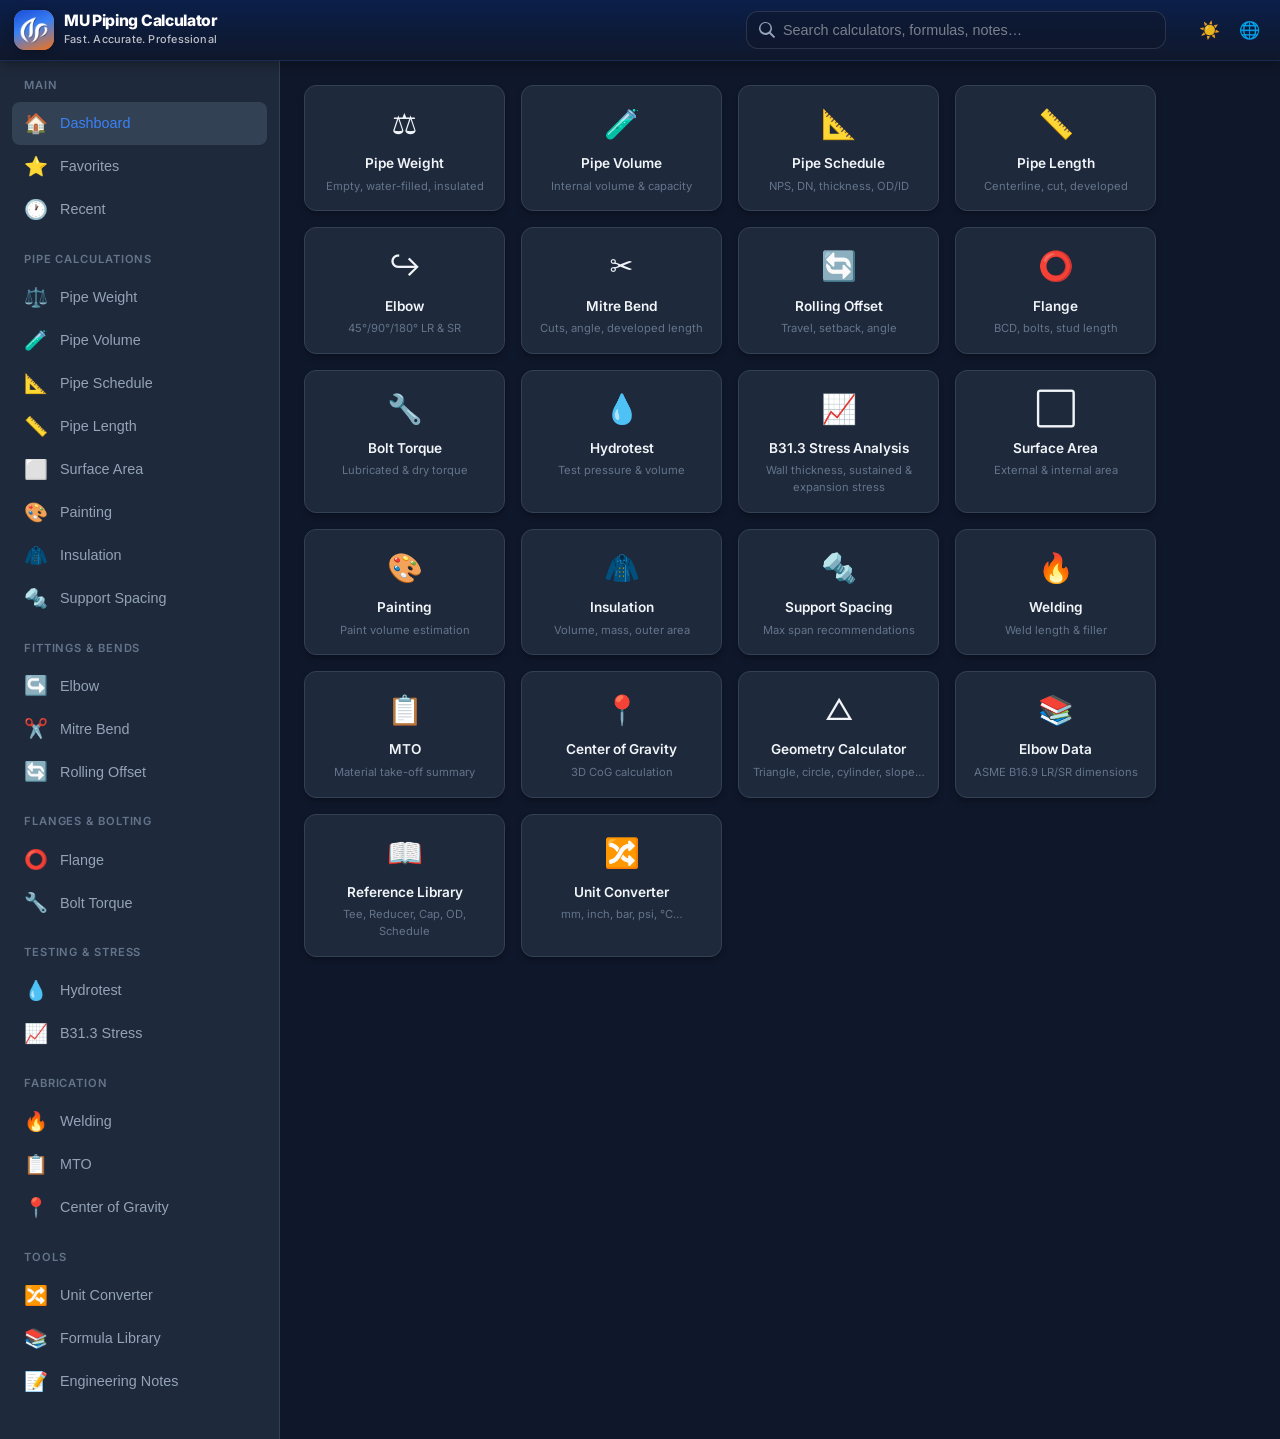
==== commit 8bb6236f: "Add files via upload" ====
--- a/index.html
+++ b/index.html
@@ -21,7 +21,7 @@
   <!-- Header -->
   <header class="app-header">
     <a href="#" class="logo" onclick="showPage('dashboard'); return false;">
-      <div class="logo-icon">MU</div>
+      <div class="logo-icon"><img src="icons/icon-192.png" alt="MU" width="40" height="40" style="display:block;width:100%;height:100%;object-fit:cover;border-radius:11px"/></div>
       <div class="logo-copy">
         <span class="logo-title">MU Piping Calculator</span>
         <span class="logo-tagline">Fast. Accurate. Professional</span>
--- a/css/styles.css
+++ b/css/styles.css
@@ -0,0 +1,1429 @@
+:root {
+  --bg-primary: #0f172a;
+  --bg-secondary: #1e293b;
+  --bg-card: #1e293b;
+  --bg-input: #334155;
+  --text-primary: #f1f5f9;
+  --text-secondary: #94a3b8;
+  --text-muted: #64748b;
+  --accent: #3b82f6;
+  --accent-hover: #2563eb;
+  --accent-orange: #f97316;
+  --accent-green: #22c55e;
+  --border: #334155;
+  --shadow: 0 4px 6px -1px rgba(0,0,0,0.3);
+  --radius: 12px;
+  --radius-sm: 8px;
+  --success: #22c55e;
+  --warning: #eab308;
+  --danger: #ef4444;
+  --font: 'Inter', system-ui, -apple-system, sans-serif;
+  --header-h: 56px;
+  --nav-h: 64px;
+}
+
+[data-theme="light"] {
+  --bg-primary: #f8fafc;
+  --bg-secondary: #ffffff;
+  --bg-card: #ffffff;
+  --bg-input: #f1f5f9;
+  --text-primary: #0f172a;
+  --text-secondary: #475569;
+  --text-muted: #94a3b8;
+  --border: #e2e8f0;
+  --shadow: 0 4px 6px -1px rgba(0,0,0,0.08);
+}
+
+* {
+  box-sizing: border-box;
+  margin: 0;
+  padding: 0;
+  -webkit-tap-highlight-color: transparent;
+}
+
+html {
+  font-size: 16px;
+  scroll-behavior: smooth;
+}
+
+body {
+  font-family: var(--font);
+  background: var(--bg-primary);
+  color: var(--text-primary);
+  min-height: 100dvh;
+  line-height: 1.5;
+  overflow-x: hidden;
+}
+
+/* Header */
+.app-header {
+  position: sticky;
+  top: 0;
+  z-index: 100;
+  height: var(--header-h);
+  background: var(--bg-secondary);
+  border-bottom: 1px solid var(--border);
+  display: flex;
+  align-items: center;
+  justify-content: space-between;
+  padding: 0 12px 0 14px;
+  gap: 8px;
+  box-shadow: var(--shadow);
+}
+
+.logo {
+  display: flex;
+  align-items: center;
+  gap: 10px;
+  font-weight: 700;
+  font-size: 1.1rem;
+  color: var(--text-primary);
+  text-decoration: none;
+}
+
+.logo-icon {
+  width: 36px;
+  height: 36px;
+  background: linear-gradient(135deg, var(--accent), var(--accent-orange));
+  border-radius: 10px;
+  display: flex;
+  align-items: center;
+  justify-content: center;
+  font-size: 18px;
+  color: white;
+  font-weight: 800;
+}
+
+.header-actions {
+  display: flex;
+  align-items: center;
+  gap: 10px;
+  flex-shrink: 0;
+}
+
+.header-tools {
+  display: flex;
+  align-items: center;
+  gap: 2px;
+  background: var(--bg-input);
+  border: 1px solid var(--border);
+  border-radius: 12px;
+  padding: 3px;
+}
+
+.icon-btn {
+  width: 36px;
+  height: 36px;
+  border: none;
+  background: transparent;
+  color: var(--text-primary);
+  border-radius: 9px;
+  display: flex;
+  align-items: center;
+  justify-content: center;
+  cursor: pointer;
+  transition: all 0.15s ease;
+  font-size: 16px;
+  line-height: 1;
+  padding: 0;
+}
+
+.icon-btn:hover, .icon-btn:active {
+  background: var(--accent);
+  color: white;
+}
+
+.logo-text {
+  white-space: nowrap;
+  overflow: hidden;
+  text-overflow: ellipsis;
+  max-width: 42vw;
+}
+
+@media (max-width: 380px) {
+  .logo-text { max-width: 28vw; font-size: 0.95rem; }
+  .lang-select { max-width: 88px; font-size: 11px; min-width: 72px; padding: 6px 6px; }
+  .icon-btn { width: 34px; height: 34px; font-size: 15px; }
+}
+
+/* Search */
+.search-overlay {
+  display: none;
+  position: fixed;
+  inset: 0;
+  background: rgba(0,0,0,0.6);
+  z-index: 200;
+  padding: 16px;
+}
+
+.search-overlay.active {
+  display: flex;
+  flex-direction: column;
+}
+
+.search-box {
+  background: var(--bg-card);
+  border-radius: var(--radius);
+  padding: 16px;
+  max-width: 600px;
+  width: 100%;
+  margin: 60px auto 0;
+}
+
+.search-input {
+  width: 100%;
+  padding: 14px 16px;
+  font-size: 1.1rem;
+  border: 2px solid var(--border);
+  border-radius: var(--radius-sm);
+  background: var(--bg-input);
+  color: var(--text-primary);
+  outline: none;
+}
+
+.search-input:focus {
+  border-color: var(--accent);
+}
+
+.search-results {
+  margin-top: 12px;
+  max-height: 60vh;
+  overflow-y: auto;
+}
+
+.search-item {
+  padding: 12px 16px;
+  border-radius: var(--radius-sm);
+  cursor: pointer;
+  display: flex;
+  align-items: center;
+  gap: 12px;
+  transition: background 0.15s;
+}
+
+.search-item:hover {
+  background: var(--bg-input);
+}
+
+/* Main Layout */
+.app-container {
+  display: flex;
+  min-height: calc(100dvh - var(--header-h));
+}
+
+.sidebar {
+  display: none;
+  width: 280px;
+  background: var(--bg-secondary);
+  border-right: 1px solid var(--border);
+  padding: 16px 12px;
+  overflow-y: auto;
+  flex-shrink: 0;
+}
+
+.sidebar-section {
+  margin-bottom: 20px;
+}
+
+.sidebar-title {
+  font-size: 0.7rem;
+  text-transform: uppercase;
+  letter-spacing: 0.08em;
+  color: var(--text-muted);
+  padding: 0 12px 8px;
+  font-weight: 600;
+}
+
+.nav-item {
+  display: flex;
+  align-items: center;
+  gap: 12px;
+  padding: 10px 12px;
+  border-radius: var(--radius-sm);
+  color: var(--text-secondary);
+  text-decoration: none;
+  font-size: 0.9rem;
+  font-weight: 500;
+  cursor: pointer;
+  transition: all 0.15s;
+  border: none;
+  background: none;
+  width: 100%;
+  text-align: left;
+}
+
+.nav-item:hover, .nav-item.active {
+  background: var(--bg-input);
+  color: var(--accent);
+}
+
+.nav-item .icon {
+  font-size: 1.2rem;
+  width: 24px;
+  text-align: center;
+}
+
+.main-content {
+  flex: 1;
+  padding: 16px;
+  padding-bottom: calc(var(--nav-h) + 24px);
+  max-width: 100%;
+  overflow-x: hidden;
+}
+
+/* Dashboard */
+.page {
+  display: none;
+  animation: fadeIn 0.25s ease;
+}
+
+.page.active {
+  display: block;
+}
+
+@keyframes fadeIn {
+  from { opacity: 0; transform: translateY(8px); }
+  to { opacity: 1; transform: translateY(0); }
+}
+
+.page-title {
+  font-size: 1.5rem;
+  font-weight: 700;
+  margin-bottom: 4px;
+}
+
+.page-subtitle {
+  color: var(--text-secondary);
+  font-size: 0.9rem;
+  margin-bottom: 20px;
+}
+
+.card-grid {
+  display: grid;
+  grid-template-columns: repeat(auto-fill, minmax(150px, 1fr));
+  gap: 12px;
+}
+
+.calc-card {
+  background: var(--bg-card);
+  border: 1px solid var(--border);
+  border-radius: var(--radius);
+  padding: 16px 12px;
+  text-align: center;
+  cursor: pointer;
+  transition: all 0.2s;
+  box-shadow: var(--shadow);
+}
+
+.calc-card:hover, .calc-card:active {
+  border-color: var(--accent);
+  transform: translateY(-2px);
+  box-shadow: 0 8px 16px -4px rgba(59,130,246,0.25);
+}
+
+.calc-card .card-icon {
+  font-size: 1.8rem;
+  margin-bottom: 8px;
+}
+
+.calc-card .card-title {
+  font-size: 0.85rem;
+  font-weight: 600;
+  color: var(--text-primary);
+}
+
+.calc-card .card-desc {
+  font-size: 0.7rem;
+  color: var(--text-muted);
+  margin-top: 4px;
+}
+
+/* Calculator Form */
+.calc-header {
+  display: flex;
+  align-items: center;
+  gap: 12px;
+  margin-bottom: 20px;
+}
+
+.back-btn {
+  width: 40px;
+  height: 40px;
+  border-radius: 10px;
+  border: 1px solid var(--border);
+  background: var(--bg-input);
+  color: var(--text-primary);
+  display: flex;
+  align-items: center;
+  justify-content: center;
+  cursor: pointer;
+  font-size: 1.2rem;
+}
+
+.calc-form {
+  background: var(--bg-card);
+  border: 1px solid var(--border);
+  border-radius: var(--radius);
+  padding: 20px 16px;
+  margin-bottom: 16px;
+}
+
+.form-group {
+  margin-bottom: 16px;
+}
+
+.form-group label {
+  display: block;
+  font-size: 0.85rem;
+  font-weight: 600;
+  color: var(--text-secondary);
+  margin-bottom: 6px;
+}
+
+.form-row {
+  display: flex;
+  gap: 12px;
+  flex-wrap: wrap;
+}
+
+.form-row .form-group {
+  flex: 1;
+  min-width: 120px;
+}
+
+input[type="number"],
+input[type="text"],
+select {
+  width: 100%;
+  padding: 14px 16px;
+  font-size: 1.05rem;
+  border: 2px solid var(--border);
+  border-radius: var(--radius-sm);
+  background: var(--bg-input);
+  color: var(--text-primary);
+  outline: none;
+  transition: border-color 0.15s;
+  -moz-appearance: textfield;
+}
+
+input[type="number"]::-webkit-outer-spin-button,
+input[type="number"]::-webkit-inner-spin-button {
+  -webkit-appearance: none;
+}
+
+input:focus, select:focus {
+  border-color: var(--accent);
+}
+
+.unit-label {
+  font-size: 0.8rem;
+  color: var(--text-muted);
+  margin-top: 4px;
+}
+
+.btn-group {
+  display: flex;
+  gap: 10px;
+  flex-wrap: wrap;
+  margin-top: 8px;
+}
+
+.btn {
+  padding: 14px 20px;
+  font-size: 1rem;
+  font-weight: 600;
+  border: none;
+  border-radius: var(--radius-sm);
+  cursor: pointer;
+  transition: all 0.15s;
+  display: inline-flex;
+  align-items: center;
+  justify-content: center;
+  gap: 8px;
+  flex: 1;
+  min-width: 100px;
+}
+
+.btn-primary {
+  background: var(--accent);
+  color: white;
+}
+
+.btn-primary:hover {
+  background: var(--accent-hover);
+}
+
+.btn-secondary {
+  background: var(--bg-input);
+  color: var(--text-primary);
+  border: 1px solid var(--border);
+}
+
+.btn-orange {
+  background: var(--accent-orange);
+  color: white;
+}
+
+.btn-success {
+  background: var(--success);
+  color: white;
+}
+
+/* Results */
+.results-panel {
+  background: var(--bg-card);
+  border: 1px solid var(--border);
+  border-radius: var(--radius);
+  padding: 20px 16px;
+  margin-bottom: 16px;
+  display: none;
+}
+
+.results-panel.visible {
+  display: block;
+  animation: fadeIn 0.3s ease;
+}
+
+.results-title {
+  font-size: 1.1rem;
+  font-weight: 700;
+  margin-bottom: 16px;
+  display: flex;
+  align-items: center;
+  gap: 8px;
+}
+
+.result-item {
+  display: flex;
+  justify-content: space-between;
+  align-items: flex-start;
+  padding: 12px 0;
+  border-bottom: 1px solid var(--border);
+}
+
+.result-item:last-child {
+  border-bottom: none;
+}
+
+.result-label {
+  font-size: 0.9rem;
+  color: var(--text-secondary);
+  flex: 1;
+}
+
+.result-value {
+  font-size: 1.1rem;
+  font-weight: 700;
+  color: var(--accent);
+  text-align: right;
+}
+
+.result-unit {
+  font-size: 0.8rem;
+  color: var(--text-muted);
+  font-weight: 500;
+  margin-left: 4px;
+}
+
+.formula-box {
+  background: var(--bg-input);
+  border-radius: var(--radius-sm);
+  padding: 12px 14px;
+  margin: 12px 0;
+  font-family: 'JetBrains Mono', 'Fira Code', monospace;
+  font-size: 0.85rem;
+  color: var(--text-secondary);
+  overflow-x: auto;
+  white-space: pre-wrap;
+  border-left: 3px solid var(--accent);
+}
+
+.step-box {
+  margin-top: 16px;
+}
+
+.step {
+  padding: 8px 0;
+  font-size: 0.9rem;
+  color: var(--text-secondary);
+}
+
+.step strong {
+  color: var(--text-primary);
+}
+
+/* Action bar for results */
+.action-bar {
+  display: flex;
+  gap: 8px;
+  flex-wrap: wrap;
+  margin-top: 16px;
+}
+
+.action-bar .btn {
+  flex: 1;
+  min-width: 80px;
+  padding: 12px;
+  font-size: 0.9rem;
+}
+
+/* Bottom Nav (Mobile) */
+.bottom-nav {
+  position: fixed;
+  bottom: 0;
+  left: 0;
+  right: 0;
+  height: var(--nav-h);
+  background: var(--bg-secondary);
+  border-top: 1px solid var(--border);
+  display: flex;
+  justify-content: space-around;
+  align-items: center;
+  z-index: 90;
+  padding-bottom: env(safe-area-inset-bottom);
+}
+
+.bottom-nav-item {
+  display: flex;
+  flex-direction: column;
+  align-items: center;
+  gap: 2px;
+  color: var(--text-muted);
+  font-size: 0.65rem;
+  font-weight: 500;
+  background: none;
+  border: none;
+  cursor: pointer;
+  padding: 6px 12px;
+  transition: color 0.15s;
+}
+
+.bottom-nav-item.active {
+  color: var(--accent);
+}
+
+.bottom-nav-item .icon {
+  font-size: 1.4rem;
+}
+
+/* Favorites badge */
+.fav-btn.active {
+  color: var(--accent-orange);
+}
+
+/* Notes & Library */
+.note-card, .formula-card {
+  background: var(--bg-card);
+  border: 1px solid var(--border);
+  border-radius: var(--radius);
+  padding: 16px;
+  margin-bottom: 12px;
+}
+
+.note-card h3, .formula-card h3 {
+  font-size: 1rem;
+  margin-bottom: 8px;
+}
+
+.note-card p, .formula-card p {
+  font-size: 0.9rem;
+  color: var(--text-secondary);
+}
+
+/* Toast */
+.toast {
+  position: fixed;
+  bottom: calc(var(--nav-h) + 20px);
+  left: 50%;
+  transform: translateX(-50%) translateY(100px);
+  background: var(--bg-secondary);
+  color: var(--text-primary);
+  padding: 12px 24px;
+  border-radius: 50px;
+  box-shadow: var(--shadow);
+  border: 1px solid var(--border);
+  z-index: 300;
+  opacity: 0;
+  transition: all 0.3s;
+  font-size: 0.9rem;
+  font-weight: 500;
+  white-space: nowrap;
+}
+
+.toast.show {
+  opacity: 1;
+  transform: translateX(-50%) translateY(0);
+}
+
+/* Desktop */
+@media (min-width: 768px) {
+  .sidebar {
+    display: block;
+  }
+  .bottom-nav {
+    display: none;
+  }
+  .main-content {
+    padding: 24px;
+    padding-bottom: 24px;
+  }
+  .card-grid {
+    grid-template-columns: repeat(auto-fill, minmax(180px, 1fr));
+    gap: 16px;
+  }
+  .calc-form, .results-panel {
+    padding: 24px;
+  }
+}
+
+@media (min-width: 1024px) {
+  .main-content {
+    max-width: 900px;
+  }
+}
+
+/* Print / PDF */
+@media print {
+  .app-header, .sidebar, .bottom-nav, .btn, .action-bar, .back-btn {
+    display: none !important;
+  }
+  .main-content {
+    padding: 0;
+  }
+  body {
+    background: white;
+    color: black;
+  }
+}
+
+/* Loading */
+.loading {
+  display: flex;
+  justify-content: center;
+  padding: 40px;
+}
+
+.spinner {
+  width: 40px;
+  height: 40px;
+  border: 3px solid var(--border);
+  border-top-color: var(--accent);
+  border-radius: 50%;
+  animation: spin 0.8s linear infinite;
+}
+
+@keyframes spin {
+  to { transform: rotate(360deg); }
+}
+
+/* Empty state */
+.empty-state {
+  text-align: center;
+  padding: 40px 20px;
+  color: var(--text-muted);
+}
+
+.empty-state .icon {
+  font-size: 3rem;
+  margin-bottom: 12px;
+}
+
+.lang-select {
+  appearance: none;
+  -webkit-appearance: none;
+  background: var(--bg-input) url("data:image/svg+xml,%3Csvg xmlns='http://www.w3.org/2000/svg' width='12' height='12' viewBox='0 0 24 24' fill='none' stroke='%9494a3' stroke-width='2.5'%3E%3Cpath d='M6 9l6 6 6-6'/%3E%3C/svg%3E") no-repeat right 8px center;
+  color: var(--text-primary);
+  border: 1px solid var(--border);
+  border-radius: 12px;
+  padding: 0 28px 0 12px;
+  font-size: 12px;
+  font-weight: 600;
+  cursor: pointer;
+  height: 42px;
+  min-width: 100px;
+  max-width: 130px;
+  line-height: 42px;
+}
+.lang-select:focus {
+  outline: none;
+  border-color: var(--accent);
+  box-shadow: 0 0 0 2px rgba(59,130,246,0.25);
+}
+.lang-select:hover {
+  border-color: var(--accent);
+}
+
+
+/* ===== Header brand (title + tagline) ===== */
+.app-header {
+  position: sticky;
+  top: 0;
+  z-index: 100;
+  min-height: var(--header-h);
+  background: linear-gradient(135deg, #1d4ed8 0%, #1e3a8a 55%, #0f172a 100%);
+  border-bottom: none;
+  display: flex;
+  align-items: center;
+  justify-content: flex-start;
+  padding: 12px 16px;
+  box-shadow: 0 4px 20px rgba(0,0,0,0.25);
+}
+
+.logo {
+  display: flex;
+  align-items: center;
+  gap: 12px;
+  text-decoration: none;
+  color: #fff;
+  min-width: 0;
+}
+
+.logo-icon {
+  width: 44px;
+  height: 44px;
+  border-radius: 12px;
+  flex-shrink: 0;
+  overflow: hidden;
+  box-shadow: 0 2px 10px rgba(0,0,0,0.25);
+}
+
+.logo-copy {
+  display: flex;
+  flex-direction: column;
+  gap: 2px;
+  min-width: 0;
+}
+
+.logo-title {
+  font-weight: 800;
+  font-size: 1.15rem;
+  letter-spacing: -0.02em;
+  color: #fff;
+  line-height: 1.2;
+  white-space: nowrap;
+  overflow: hidden;
+  text-overflow: ellipsis;
+}
+
+.logo-tagline {
+  font-size: 0.75rem;
+  font-weight: 500;
+  color: rgba(255,255,255,0.78);
+  letter-spacing: 0.02em;
+  white-space: nowrap;
+  overflow: hidden;
+  text-overflow: ellipsis;
+}
+
+/* ===== Quick action tiles ===== */
+.quick-actions {
+  display: grid;
+  grid-template-columns: repeat(4, 1fr);
+  gap: 10px;
+  padding: 12px 14px 8px;
+  background: var(--bg-primary);
+}
+
+.qa-btn {
+  display: flex;
+  flex-direction: column;
+  align-items: center;
+  justify-content: center;
+  gap: 6px;
+  padding: 12px 6px;
+  border: 1px solid var(--border);
+  border-radius: 14px;
+  background: var(--bg-secondary);
+  color: var(--text-primary);
+  cursor: pointer;
+  transition: transform 0.15s ease, background 0.15s ease, border-color 0.15s ease;
+  box-shadow: 0 2px 8px rgba(0,0,0,0.12);
+  min-height: 72px;
+}
+
+.qa-btn:hover, .qa-btn:active {
+  border-color: var(--accent);
+  background: var(--bg-input);
+  transform: translateY(-1px);
+}
+
+.qa-icon {
+  font-size: 1.35rem;
+  line-height: 1;
+}
+
+.qa-label {
+  font-size: 0.7rem;
+  font-weight: 600;
+  color: var(--text-muted);
+  letter-spacing: 0.01em;
+}
+
+.qa-btn:hover .qa-label, .qa-btn:active .qa-label {
+  color: var(--text-primary);
+}
+
+/* Language bottom sheet */
+.lang-sheet[hidden] { display: none !important; }
+.lang-sheet {
+  position: fixed;
+  inset: 0;
+  z-index: 300;
+  display: flex;
+  align-items: flex-end;
+  justify-content: center;
+}
+.lang-sheet-backdrop {
+  position: absolute;
+  inset: 0;
+  background: rgba(0,0,0,0.55);
+}
+.lang-sheet-panel {
+  position: relative;
+  width: 100%;
+  max-width: 420px;
+  background: var(--bg-secondary);
+  border-radius: 18px 18px 0 0;
+  padding: 16px 16px 28px;
+  border: 1px solid var(--border);
+  box-shadow: 0 -8px 30px rgba(0,0,0,0.35);
+}
+.lang-sheet-title {
+  font-weight: 700;
+  font-size: 0.95rem;
+  margin-bottom: 12px;
+  color: var(--text-primary);
+  text-align: center;
+}
+.lang-option {
+  display: block;
+  width: 100%;
+  text-align: left;
+  padding: 14px 16px;
+  margin-bottom: 8px;
+  border-radius: 12px;
+  border: 1px solid var(--border);
+  background: var(--bg-input);
+  color: var(--text-primary);
+  font-size: 1rem;
+  font-weight: 600;
+  cursor: pointer;
+}
+.lang-option:hover, .lang-option.active {
+  border-color: var(--accent);
+  background: rgba(59,130,246,0.15);
+}
+
+@media (min-width: 768px) {
+  .quick-actions {
+    max-width: 520px;
+    margin: 0 auto;
+  }
+  .logo-title { font-size: 1.25rem; }
+}
+
+
+/* Compact brand header (screenshot style) */
+.app-header {
+  position: sticky;
+  top: 0;
+  z-index: 100;
+  min-height: 56px;
+  height: auto;
+  background: linear-gradient(180deg, #0b1f4a 0%, #0f172a 100%);
+  border-bottom: 1px solid rgba(255,255,255,0.06);
+  display: flex;
+  align-items: center;
+  justify-content: space-between;
+  padding: 10px 12px 10px 14px;
+  gap: 8px;
+  box-shadow: 0 2px 12px rgba(0,0,0,0.35);
+}
+
+.logo {
+  display: flex;
+  align-items: center;
+  gap: 10px;
+  text-decoration: none;
+  color: #fff;
+  min-width: 0;
+  flex: 1;
+}
+
+.logo-icon {
+  width: 40px;
+  height: 40px;
+  border-radius: 11px;
+  flex-shrink: 0;
+  overflow: hidden;
+}
+
+.logo-copy {
+  display: flex;
+  flex-direction: column;
+  gap: 1px;
+  min-width: 0;
+}
+
+.logo-title {
+  font-weight: 800;
+  font-size: 0.98rem;
+  color: #fff;
+  line-height: 1.15;
+  white-space: nowrap;
+  overflow: hidden;
+  text-overflow: ellipsis;
+}
+
+.logo-tagline {
+  font-size: 0.68rem;
+  font-weight: 500;
+  color: rgba(255,255,255,0.72);
+  white-space: nowrap;
+  overflow: hidden;
+  text-overflow: ellipsis;
+}
+
+.header-actions {
+  display: flex;
+  align-items: center;
+  gap: 2px;
+  flex-shrink: 0;
+}
+
+.header-actions .icon-btn {
+  width: 38px;
+  height: 38px;
+  border: none;
+  background: transparent;
+  color: rgba(255,255,255,0.92);
+  border-radius: 10px;
+  display: flex;
+  align-items: center;
+  justify-content: center;
+  font-size: 17px;
+  cursor: pointer;
+  padding: 0;
+}
+
+.header-actions .icon-btn:hover,
+.header-actions .icon-btn:active {
+  background: rgba(255,255,255,0.12);
+  color: #fff;
+}
+
+/* hide old quick-actions if any remnant */
+.quick-actions { display: none !important; }
+
+#page-dashboard > .page-title,
+#page-dashboard > .page-subtitle {
+  display: none !important;
+}
+
+.formula-cat {
+  font-size: 0.75rem;
+  font-weight: 700;
+  text-transform: uppercase;
+  letter-spacing: 0.06em;
+  color: var(--accent, #3b82f6);
+  margin: 18px 4px 8px;
+}
+.formula-sketch {
+  margin: 10px 0;
+  padding: 8px;
+  background: var(--bg-elevated, #1e293b);
+  border-radius: 12px;
+  border: 1px solid var(--border, #334155);
+  text-align: center;
+}
+.formula-vars, .formula-ref {
+  font-size: 0.85rem;
+  color: var(--text-muted, #94a3b8);
+  margin: 8px 0 0;
+  line-height: 1.45;
+}
+.formula-ref {
+  color: #93c5fd;
+}
+.formula-card {
+  margin-bottom: 12px;
+}
+
+/* Desktop / tablet search in header */
+.desktop-search-box {
+  display: none;
+  flex: 1;
+  max-width: 420px;
+  margin: 0 16px;
+  position: relative;
+}
+.desktop-search-input {
+  width: 100%;
+  padding: 10px 14px 10px 36px;
+  border-radius: 12px;
+  border: 1px solid rgba(255,255,255,0.12);
+  background: rgba(15,23,42,0.55) url("data:image/svg+xml,%3Csvg xmlns='http://www.w3.org/2000/svg' width='16' height='16' fill='%2394a3b8' viewBox='0 0 16 16'%3E%3Cpath d='M11.742 10.344a6.5 6.5 0 1 0-1.397 1.398h-.001l3.85 3.85a1 1 0 0 0 1.415-1.414l-3.85-3.85zm-5.242.656a5 5 0 1 1 0-10 5 5 0 0 1 0 10z'/%3E%3C/svg%3E") no-repeat 12px center;
+  color: #fff;
+  font-size: 0.9rem;
+  outline: none;
+}
+.desktop-search-input::placeholder { color: rgba(255,255,255,0.45); }
+.desktop-search-input:focus {
+  border-color: rgba(96,165,250,0.6);
+  background-color: rgba(15,23,42,0.85);
+}
+.desktop-search-results {
+  position: absolute;
+  top: calc(100% + 6px);
+  left: 0;
+  right: 0;
+  max-height: 360px;
+  overflow-y: auto;
+  background: var(--bg-secondary, #1e293b);
+  border: 1px solid var(--border, #334155);
+  border-radius: 12px;
+  box-shadow: 0 12px 40px rgba(0,0,0,0.45);
+  z-index: 200;
+}
+.desktop-search-results .search-item {
+  display: flex;
+  gap: 12px;
+  align-items: flex-start;
+  padding: 10px 14px;
+  cursor: pointer;
+  border-bottom: 1px solid var(--border, #334155);
+  color: var(--text-primary, #e2e8f0);
+}
+.desktop-search-results .search-item:hover {
+  background: rgba(59,130,246,0.12);
+}
+.desktop-search-results .search-item:last-child { border-bottom: none; }
+
+@media (min-width: 768px) {
+  .desktop-search-box { display: block; }
+}
+@media (max-width: 767px) {
+  .desktop-search-box { display: none !important; }
+}
+
+/* Unit picker (Material-style bottom sheet) */
+.unit-pick-btn {
+  width: 100%;
+  text-align: left;
+  padding: 14px 16px;
+  border-radius: 12px;
+  border: 1px solid var(--border);
+  background: var(--bg-input, var(--bg-secondary));
+  color: var(--text-primary);
+  font-size: 1.05rem;
+  font-weight: 600;
+  cursor: pointer;
+  min-height: 48px;
+}
+.unit-pick-btn:hover, .unit-pick-btn:focus {
+  border-color: var(--accent);
+  outline: none;
+}
+.unit-picker-sheet[hidden] { display: none !important; }
+.unit-picker-sheet {
+  position: fixed;
+  inset: 0;
+  z-index: 400;
+  display: flex;
+  align-items: flex-end;
+  justify-content: center;
+}
+.unit-picker-backdrop {
+  position: absolute;
+  inset: 0;
+  background: rgba(0,0,0,0.5);
+}
+.unit-picker-panel {
+  position: relative;
+  width: 100%;
+  max-width: 480px;
+  max-height: min(78vh, 640px);
+  background: var(--bg-secondary, #1e293b);
+  border-radius: 20px 20px 0 0;
+  border: 1px solid var(--border);
+  display: flex;
+  flex-direction: column;
+  box-shadow: 0 -8px 40px rgba(0,0,0,0.4);
+  padding-bottom: env(safe-area-inset-bottom, 8px);
+}
+.unit-picker-handle {
+  width: 40px;
+  height: 4px;
+  border-radius: 2px;
+  background: var(--border);
+  margin: 10px auto 6px;
+}
+.unit-picker-title {
+  font-weight: 700;
+  font-size: 1rem;
+  text-align: center;
+  padding: 4px 16px 10px;
+  color: var(--text-primary);
+}
+.unit-picker-search-wrap { padding: 0 14px 10px; }
+.unit-picker-search {
+  width: 100%;
+  padding: 12px 14px;
+  border-radius: 12px;
+  border: 1px solid var(--border);
+  background: var(--bg-input, var(--bg-primary));
+  color: var(--text-primary);
+  font-size: 0.95rem;
+}
+.unit-picker-search:focus {
+  outline: none;
+  border-color: var(--accent);
+}
+.unit-picker-list {
+  overflow-y: auto;
+  -webkit-overflow-scrolling: touch;
+  padding: 0 8px 16px;
+  flex: 1;
+}
+.up-cat {
+  font-size: 0.7rem;
+  font-weight: 700;
+  text-transform: uppercase;
+  letter-spacing: 0.06em;
+  color: var(--accent, #3b82f6);
+  padding: 14px 12px 6px;
+  margin-top: 4px;
+  border-top: 1px solid var(--border);
+  background: transparent;
+}
+.up-cat:first-child { border-top: none; margin-top: 0; }
+.up-item {
+  display: flex;
+  flex-direction: column;
+  align-items: flex-start;
+  gap: 2px;
+  width: 100%;
+  text-align: left;
+  padding: 12px 14px;
+  border: none;
+  border-radius: 10px;
+  background: transparent;
+  color: var(--text-primary);
+  cursor: pointer;
+  min-height: 48px;
+}
+.up-item:hover, .up-item:active {
+  background: rgba(59,130,246,0.1);
+}
+.up-item.selected {
+  background: rgba(59,130,246,0.18);
+}
+.up-item.selected .up-item-main {
+  color: var(--accent, #60a5fa);
+}
+.up-item-main {
+  font-weight: 600;
+  font-size: 0.98rem;
+}
+.up-item-sub {
+  font-size: 0.78rem;
+  color: var(--text-muted);
+}
+.up-empty {
+  padding: 24px;
+  text-align: center;
+  color: var(--text-muted);
+}
+@media (min-width: 768px) {
+  .unit-picker-sheet { align-items: center; }
+  .unit-picker-panel {
+    border-radius: 16px;
+    max-height: 70vh;
+  }
+  .unit-picker-handle { display: none; }
+}
+
+
+/* ===== Custom MU Select (replaces native <select> UI only) ===== */
+select.mu-native-hidden {
+  position: absolute !important;
+  opacity: 0 !important;
+  pointer-events: none !important;
+  width: 1px !important;
+  height: 1px !important;
+  margin: -1px !important;
+  padding: 0 !important;
+  border: 0 !important;
+  clip: rect(0,0,0,0) !important;
+}
+.mu-select {
+  position: relative;
+  width: 100%;
+  font-family: inherit;
+}
+.mu-select-trigger {
+  width: 100%;
+  display: flex;
+  align-items: center;
+  justify-content: space-between;
+  gap: 8px;
+  padding: 14px 16px;
+  min-height: 48px;
+  border-radius: 14px;
+  border: 2px solid var(--border);
+  background: var(--bg-input);
+  color: var(--text-primary);
+  font-size: 1rem;
+  font-weight: 500;
+  cursor: pointer;
+  text-align: left;
+  transition: border-color 0.15s, box-shadow 0.15s;
+  -webkit-tap-highlight-color: transparent;
+}
+.mu-select-trigger:hover {
+  border-color: color-mix(in srgb, var(--accent) 50%, var(--border));
+}
+.mu-select.open .mu-select-trigger,
+.mu-select-trigger:focus {
+  outline: none;
+  border-color: var(--accent);
+  box-shadow: 0 0 0 3px rgba(59,130,246,0.2);
+}
+.mu-select-trigger .mu-select-value {
+  flex: 1;
+  overflow: hidden;
+  text-overflow: ellipsis;
+  white-space: nowrap;
+}
+.mu-select-chevron {
+  flex-shrink: 0;
+  width: 18px;
+  height: 18px;
+  opacity: 0.7;
+  transition: transform 0.2s ease;
+}
+.mu-select.open .mu-select-chevron {
+  transform: rotate(180deg);
+}
+.mu-select-panel {
+  position: absolute;
+  left: 0;
+  right: 0;
+  top: calc(100% + 6px);
+  z-index: 250;
+  max-height: min(320px, 50vh);
+  display: flex;
+  flex-direction: column;
+  background: var(--bg-secondary, #1e293b);
+  border: 1px solid var(--border);
+  border-radius: 14px;
+  box-shadow: 0 12px 40px rgba(0,0,0,0.4);
+  opacity: 0;
+  transform: translateY(-6px) scale(0.98);
+  pointer-events: none;
+  transition: opacity 0.2s ease, transform 0.2s ease;
+  overflow: hidden;
+}
+.mu-select.open .mu-select-panel {
+  opacity: 1;
+  transform: translateY(0) scale(1);
+  pointer-events: auto;
+}
+.mu-select-search {
+  margin: 10px 10px 6px;
+  padding: 10px 12px;
+  border-radius: 10px;
+  border: 1px solid var(--border);
+  background: var(--bg-input);
+  color: var(--text-primary);
+  font-size: 0.9rem;
+  flex-shrink: 0;
+}
+.mu-select-search:focus {
+  outline: none;
+  border-color: var(--accent);
+}
+.mu-select-options {
+  overflow-y: auto;
+  -webkit-overflow-scrolling: touch;
+  padding: 4px 6px 10px;
+  flex: 1;
+}
+.mu-select-group {
+  font-size: 0.68rem;
+  font-weight: 700;
+  text-transform: uppercase;
+  letter-spacing: 0.05em;
+  color: var(--accent, #60a5fa);
+  padding: 10px 12px 4px;
+  margin-top: 2px;
+  border-top: 1px solid var(--border);
+}
+.mu-select-group:first-child {
+  border-top: none;
+  margin-top: 0;
+}
+.mu-select-option {
+  display: block;
+  width: 100%;
+  text-align: left;
+  padding: 12px 14px;
+  min-height: 44px;
+  border: none;
+  border-radius: 10px;
+  background: transparent;
+  color: var(--text-primary);
+  font-size: 0.95rem;
+  font-weight: 500;
+  cursor: pointer;
+}
+.mu-select-option:hover,
+.mu-select-option:focus {
+  background: rgba(59,130,246,0.12);
+  outline: none;
+}
+.mu-select-option.selected {
+  background: rgba(59,130,246,0.2);
+  color: var(--accent, #60a5fa);
+  font-weight: 600;
+}
+.mu-select-option.hidden { display: none; }
+.mu-select-empty {
+  padding: 16px;
+  text-align: center;
+  color: var(--text-muted);
+  font-size: 0.9rem;
+}
+/* Unit pick button polish */
+.unit-pick-btn {
+  width: 100%;
+  padding: 14px 16px;
+  min-height: 48px;
+  border-radius: 14px;
+  border: 2px solid var(--border);
+  background: var(--bg-input);
+  color: var(--text-primary);
+  font-size: 1rem;
+  font-weight: 600;
+  text-align: left;
+  cursor: pointer;
+  position: relative;
+}
+.unit-pick-btn::after {
+  content: "";
+  position: absolute;
+  right: 16px;
+  top: 50%;
+  width: 10px;
+  height: 10px;
+  border-right: 2px solid var(--text-muted);
+  border-bottom: 2px solid var(--text-muted);
+  transform: translateY(-60%) rotate(45deg);
+}
+.unit-pick-btn:hover, .unit-pick-btn:focus {
+  border-color: var(--accent);
+  outline: none;
+}
+.up-cat {
+  background: color-mix(in srgb, var(--bg-primary) 60%, transparent);
+}
